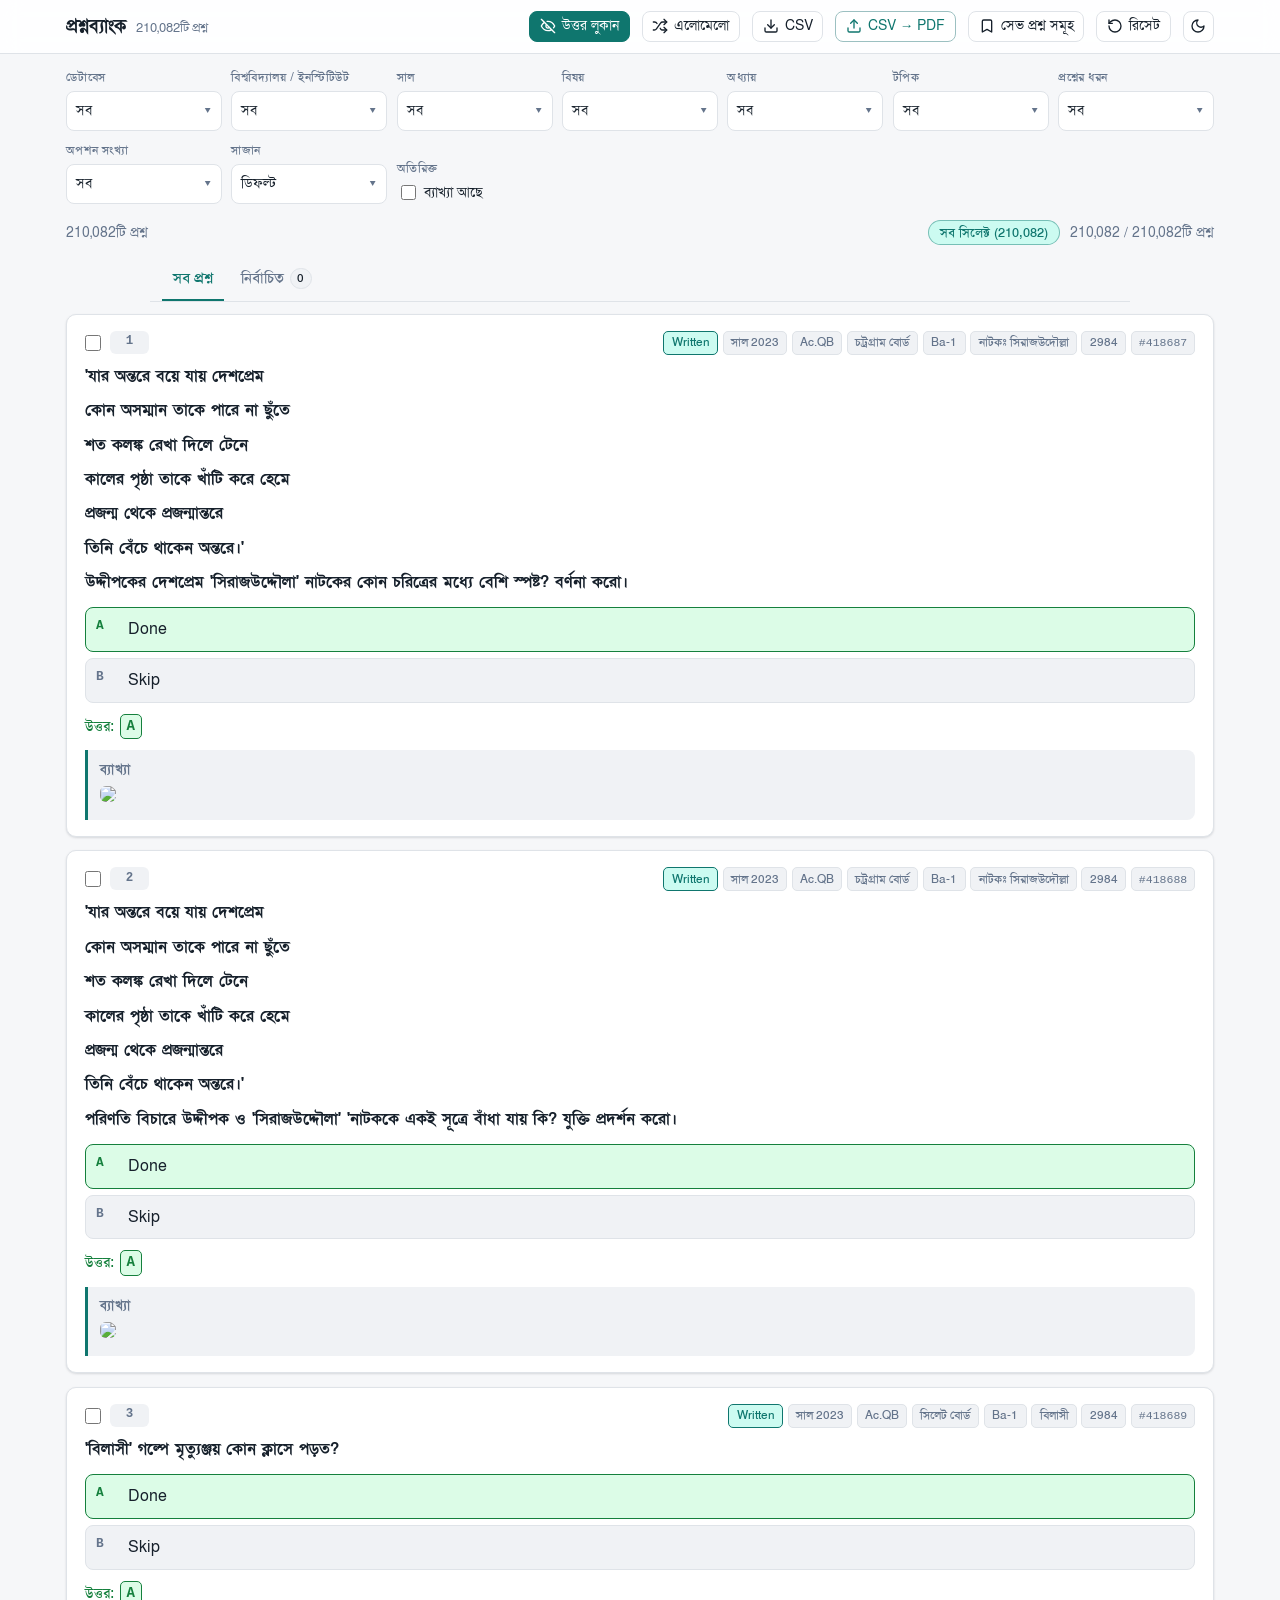
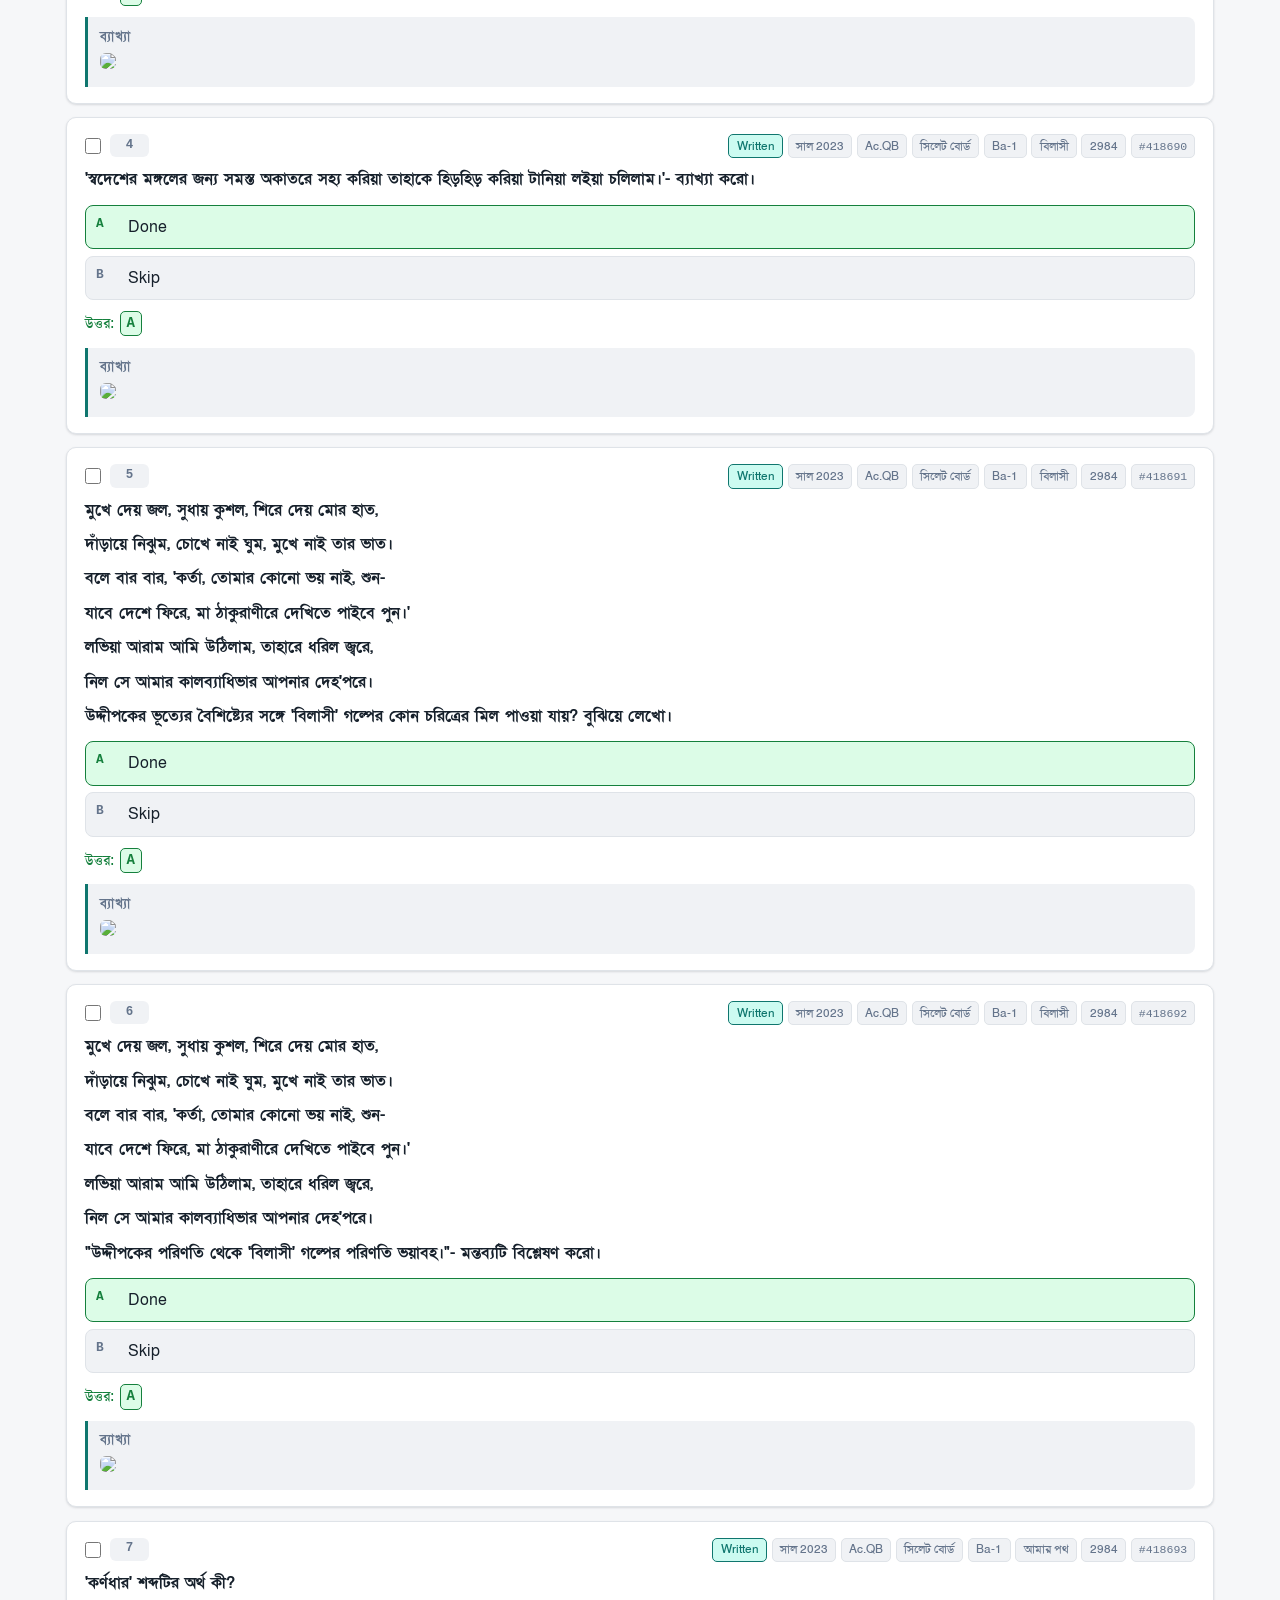
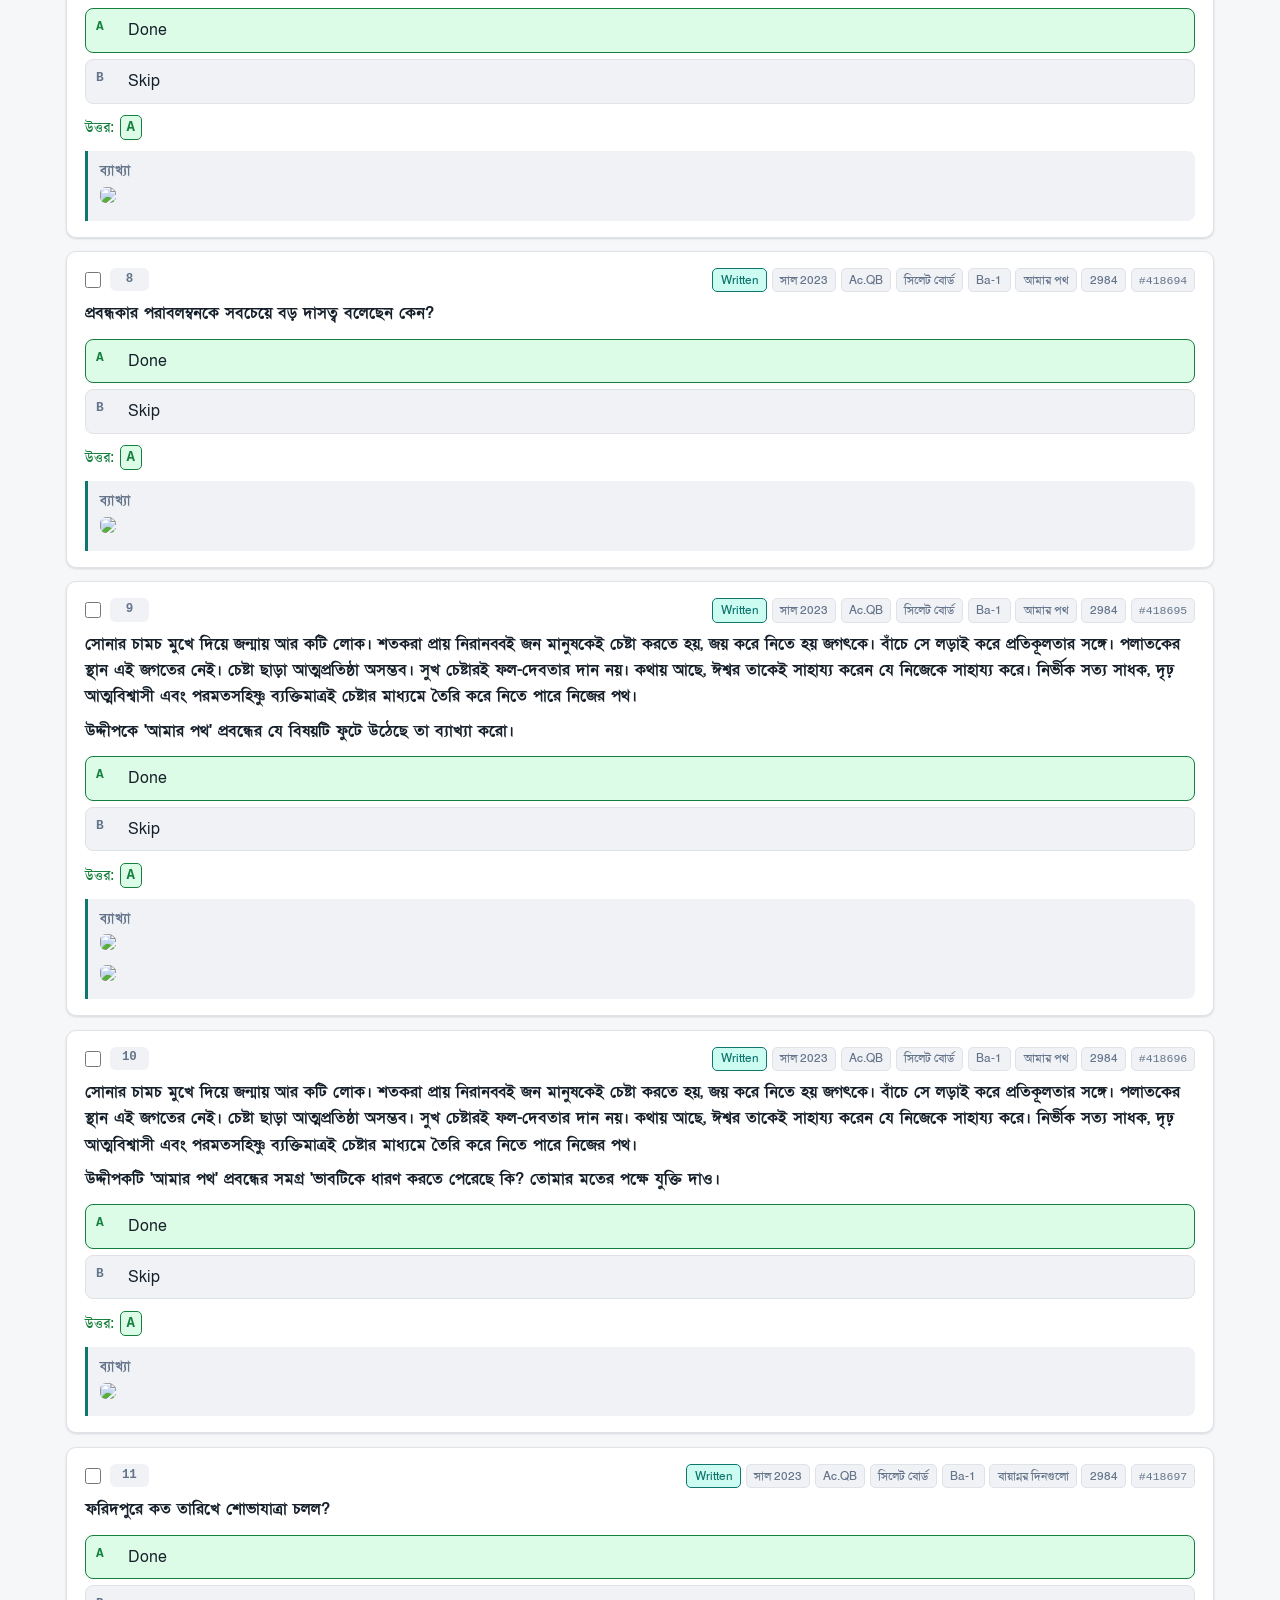
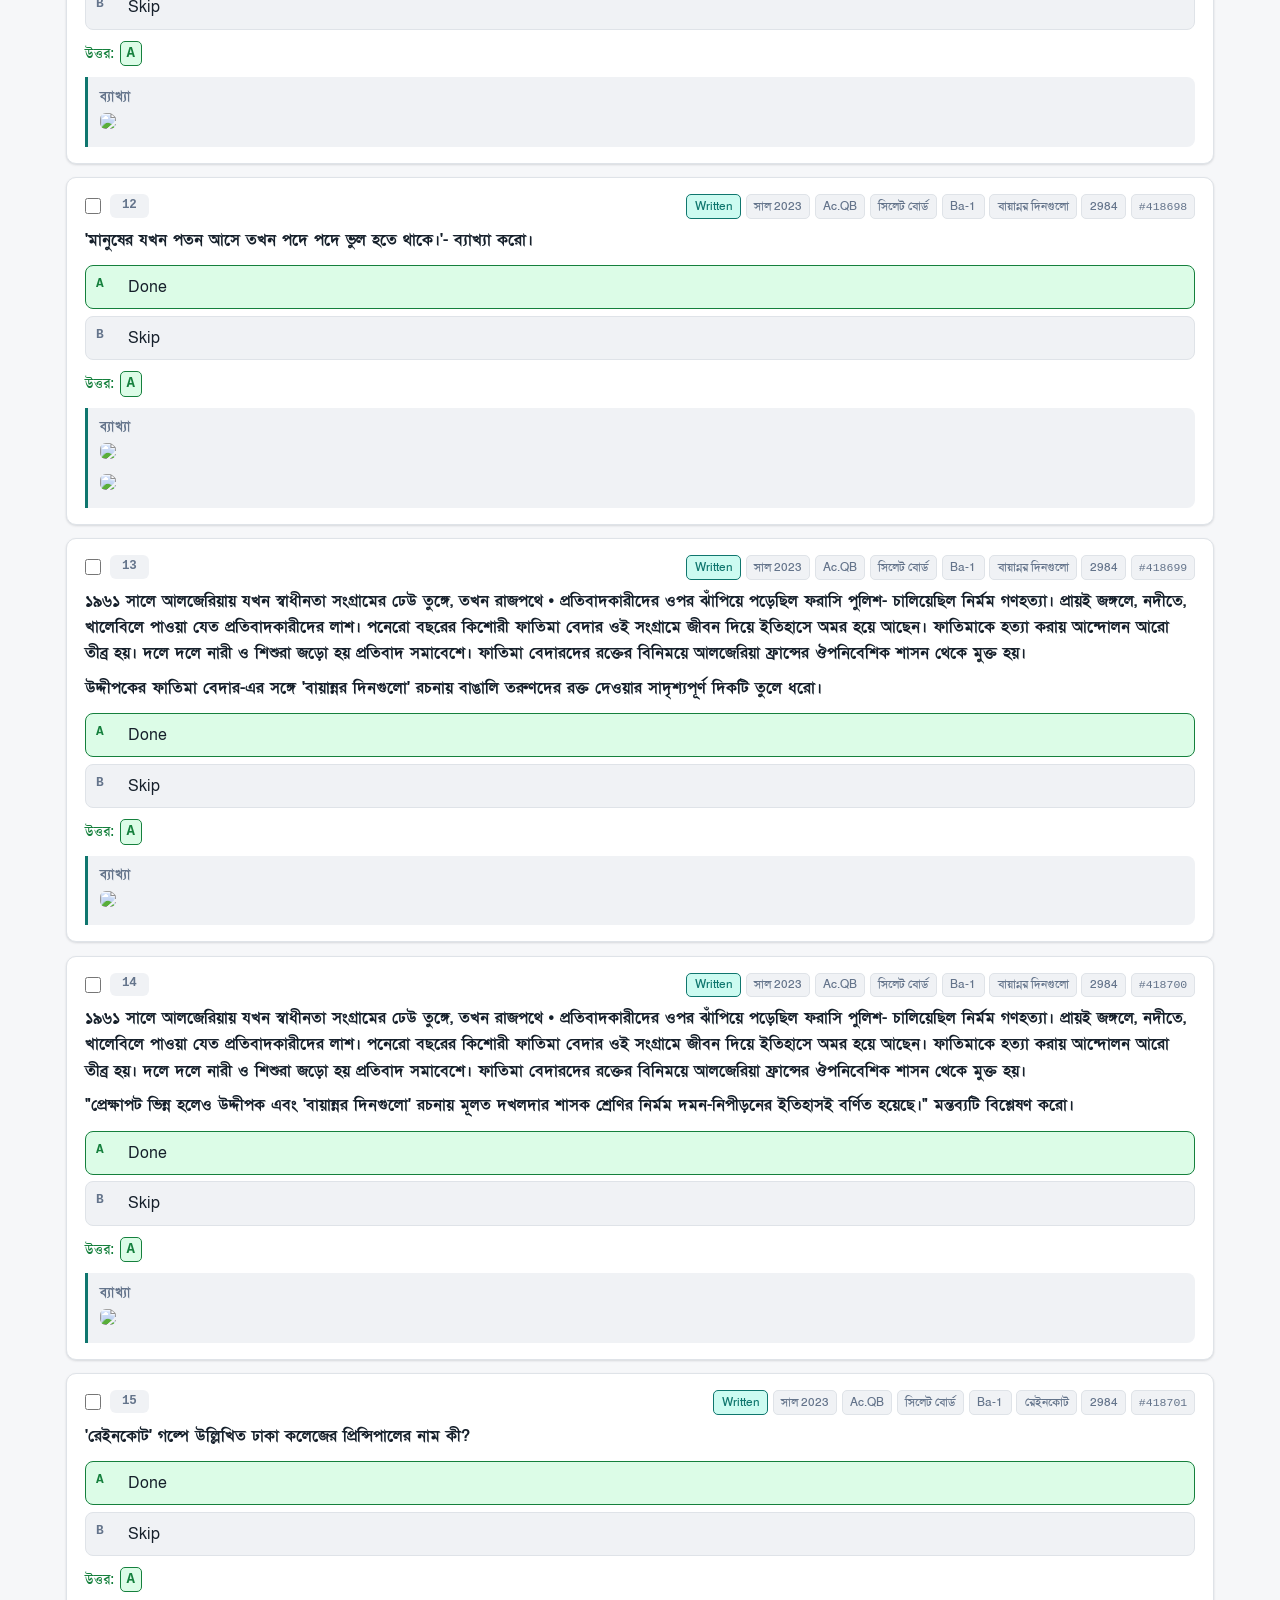
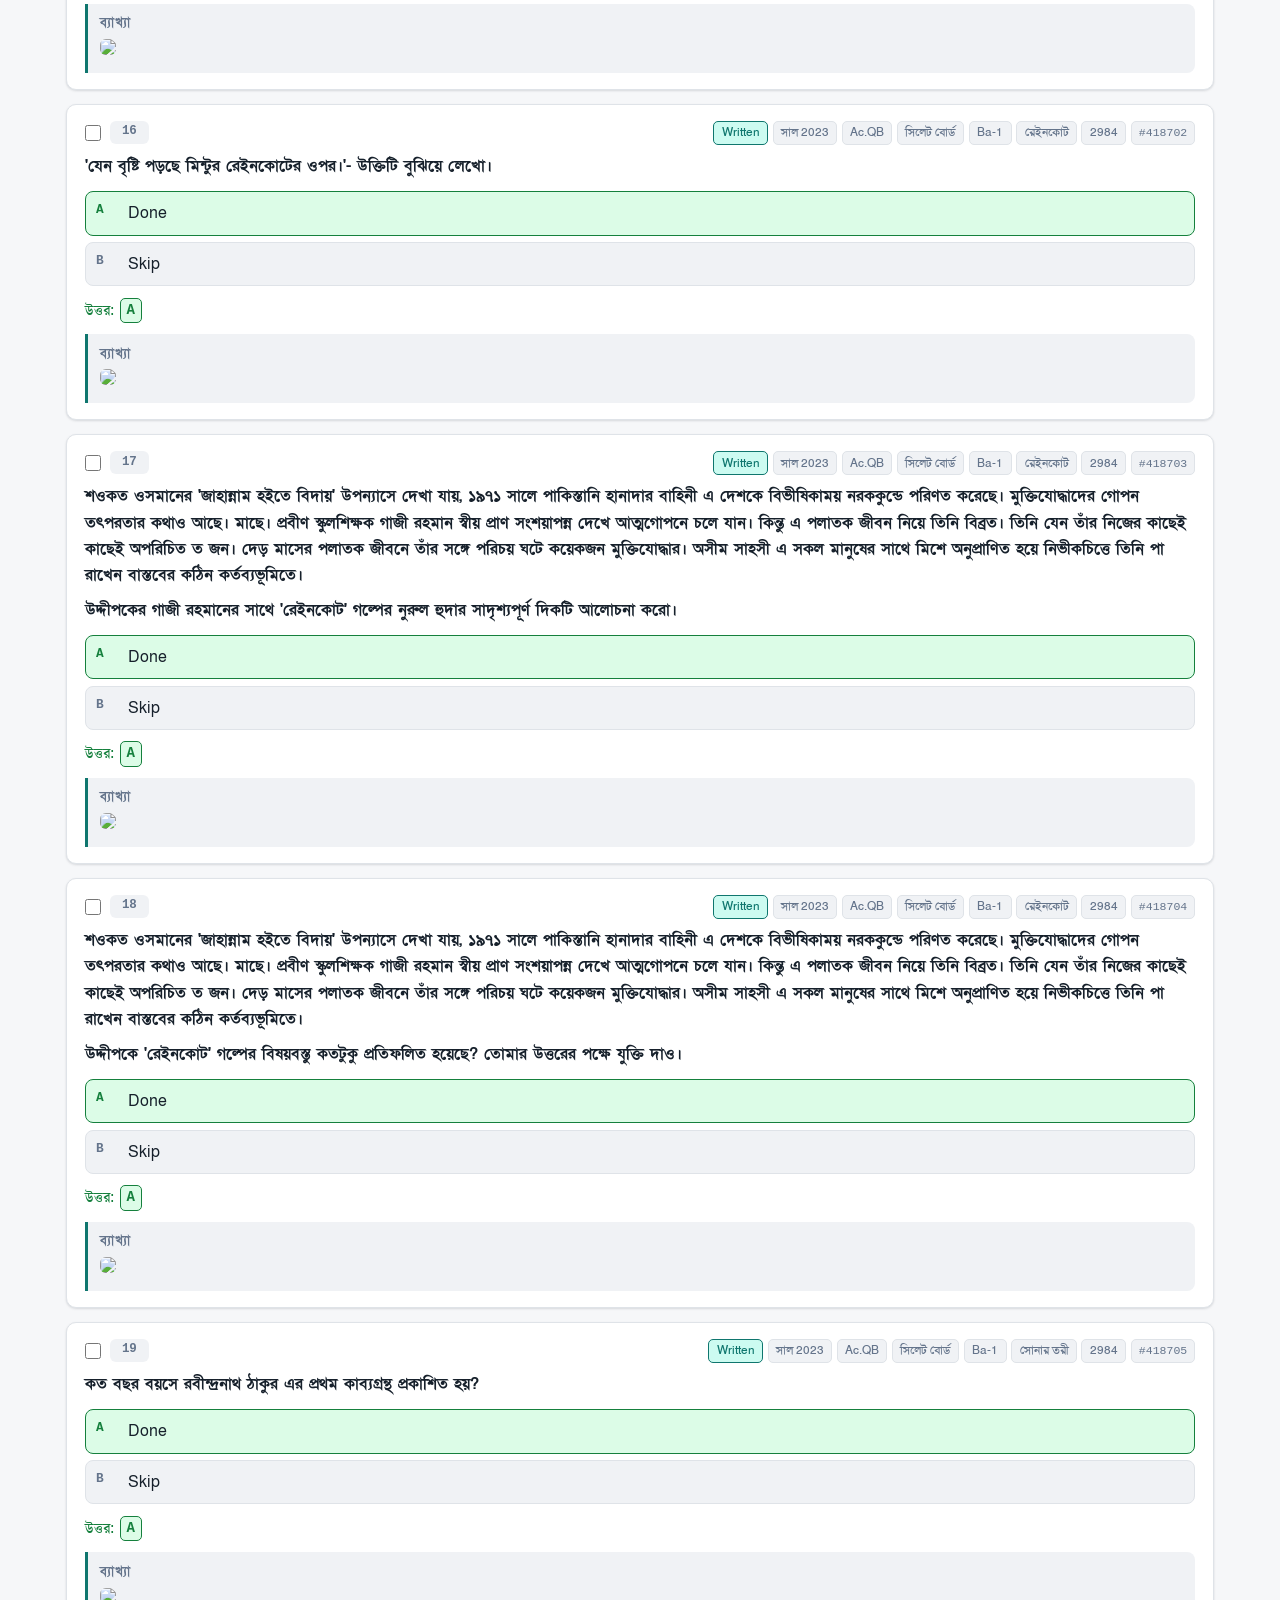
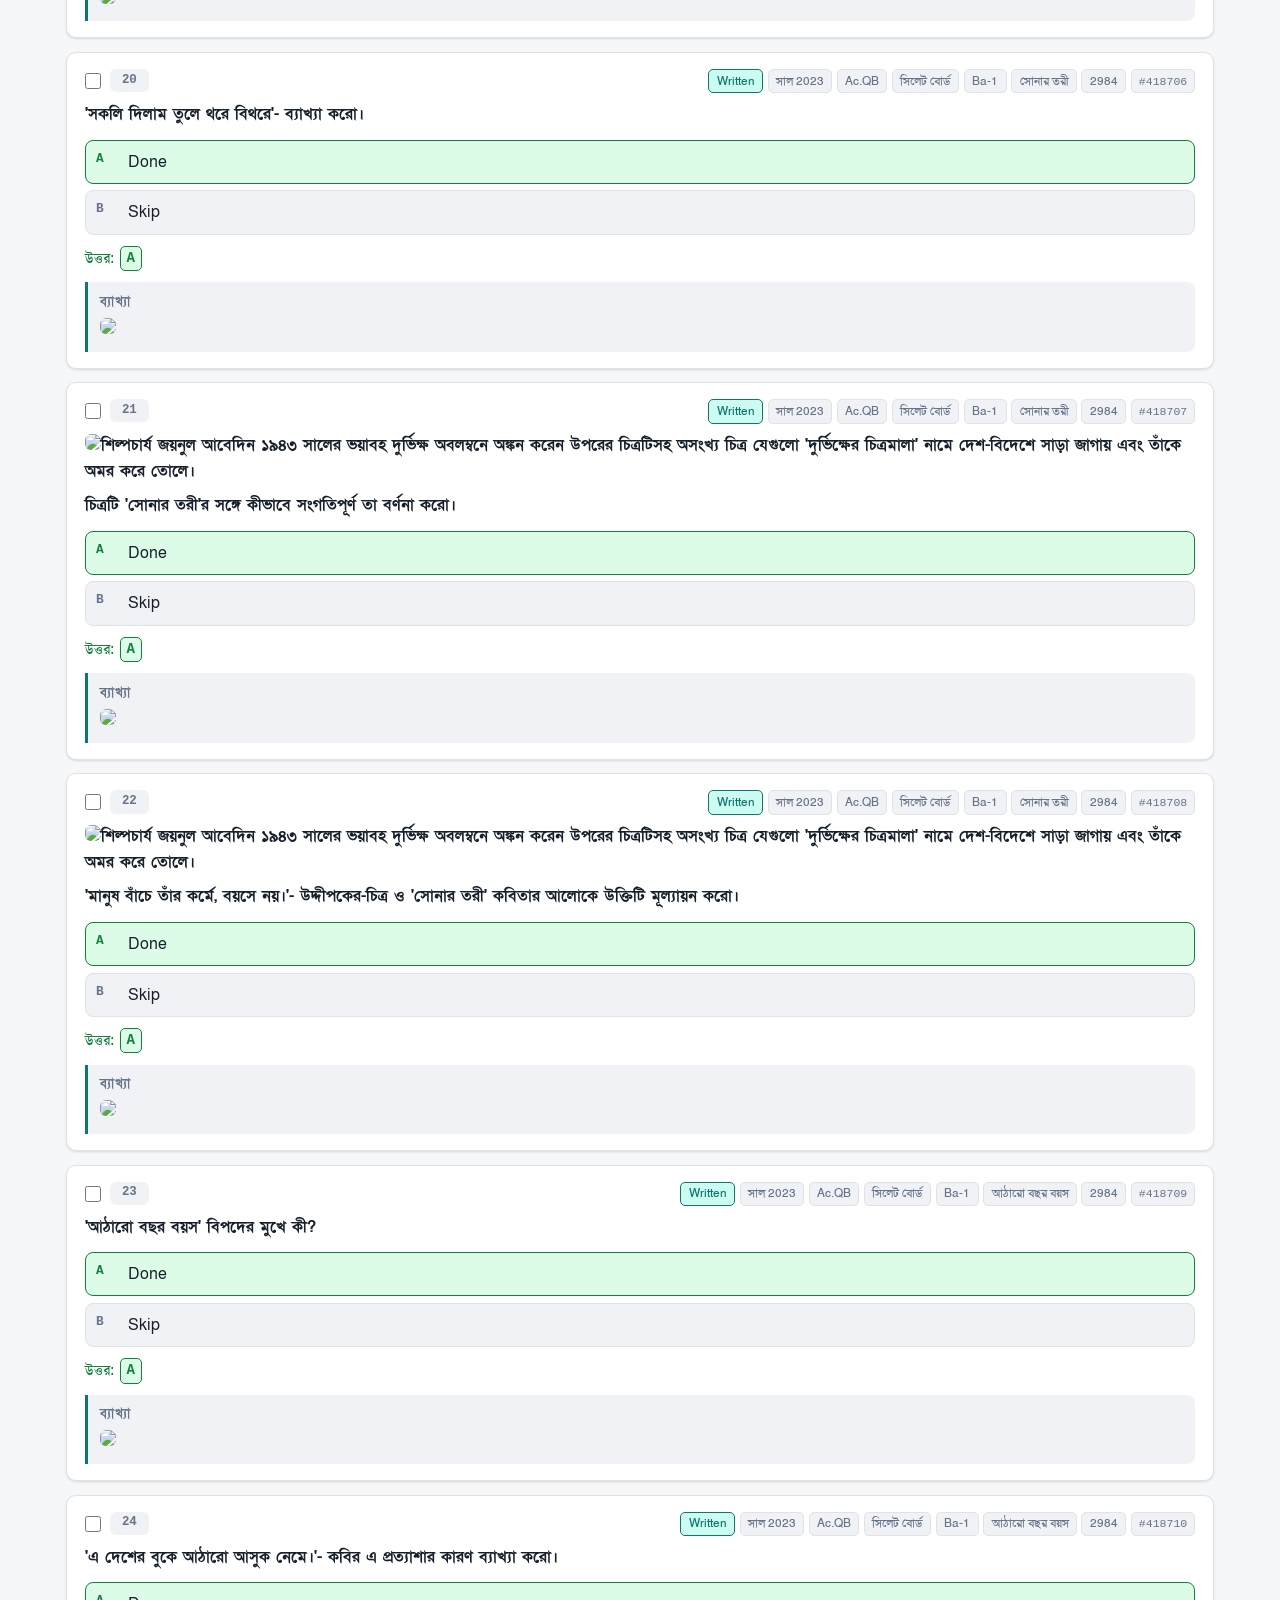
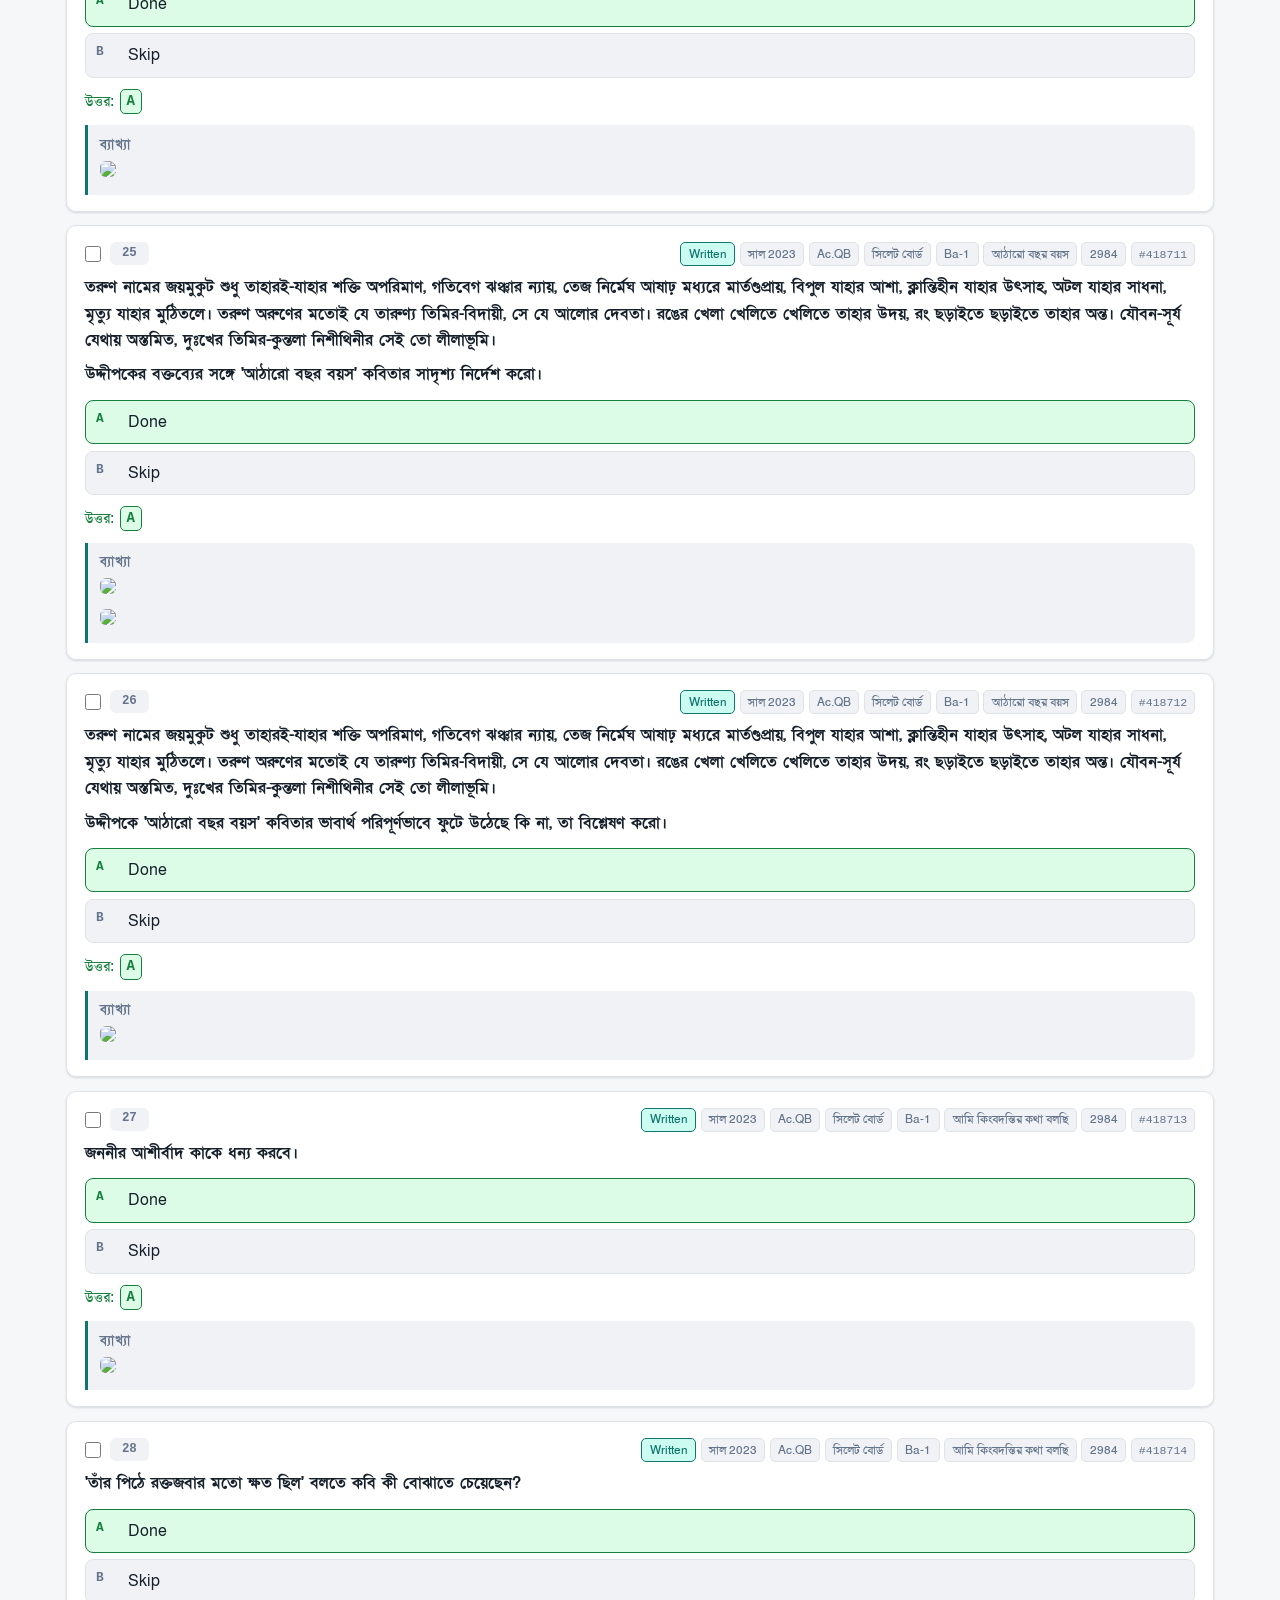
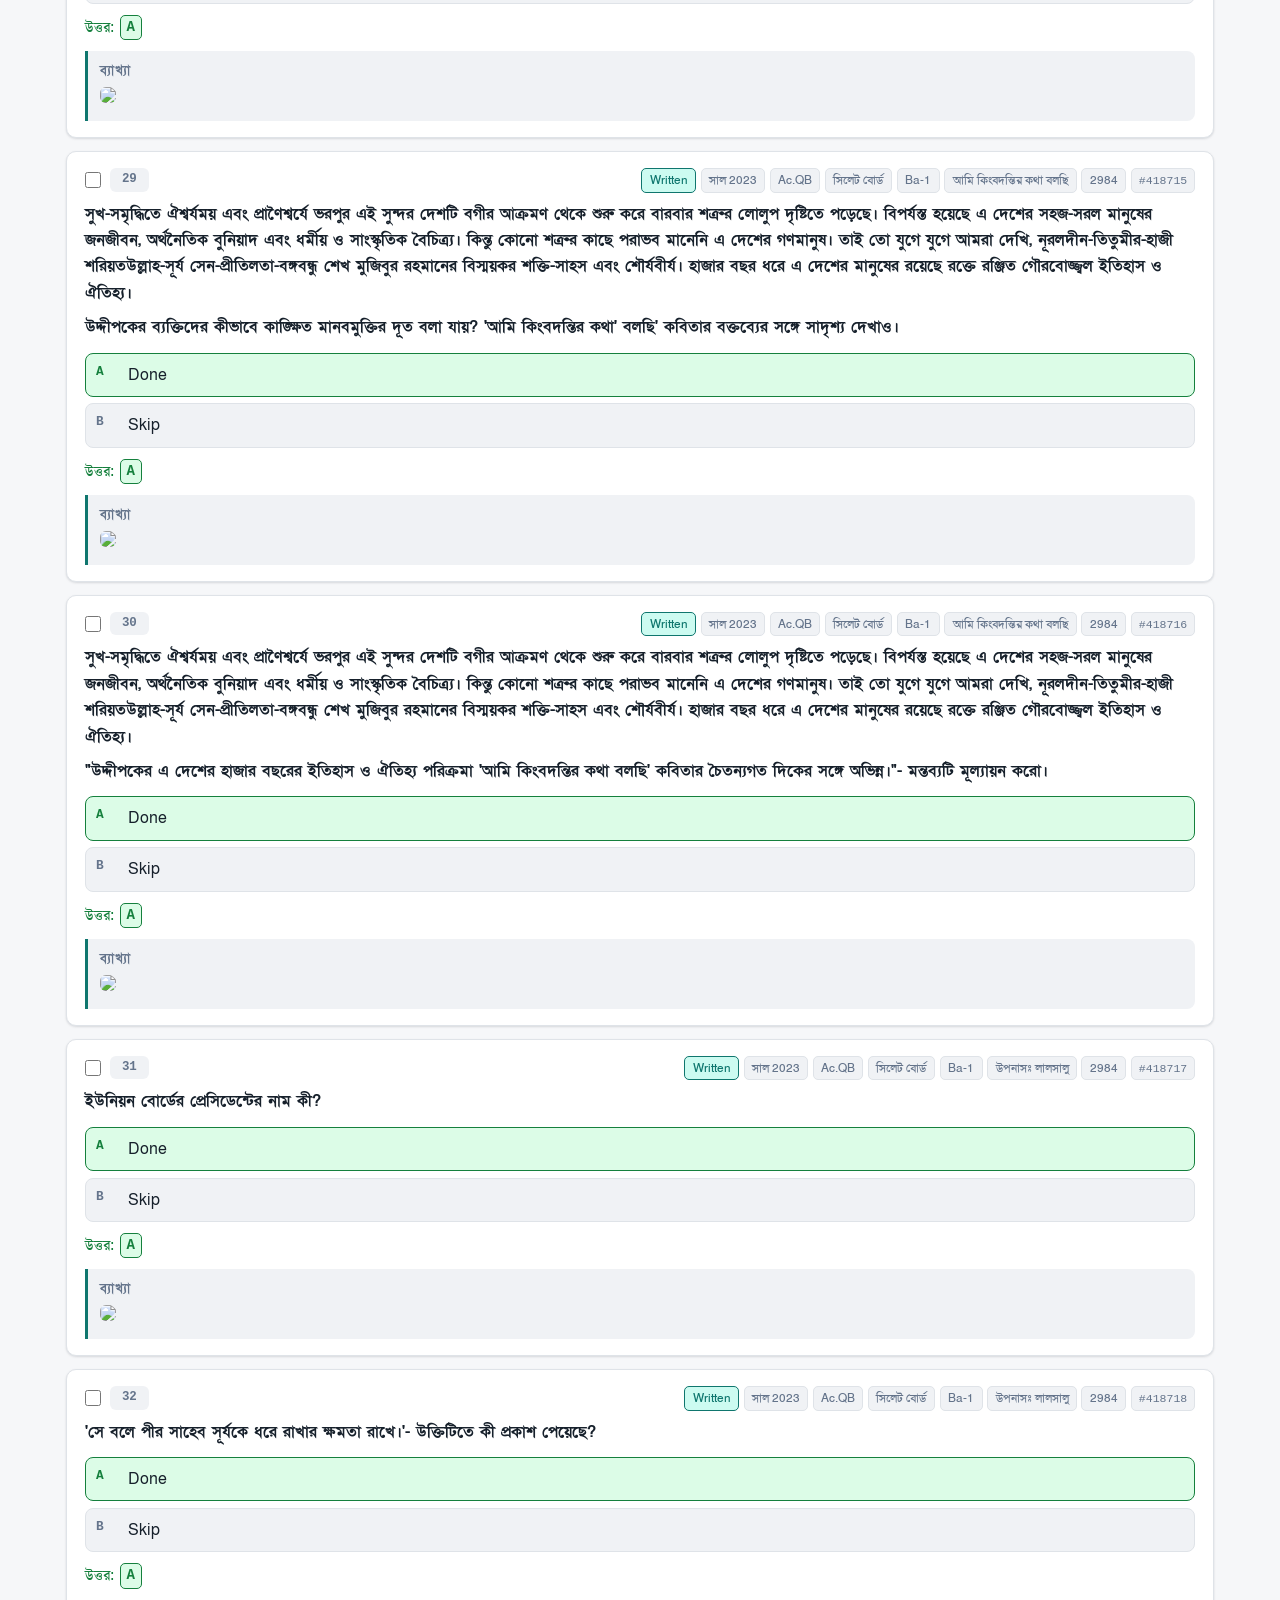
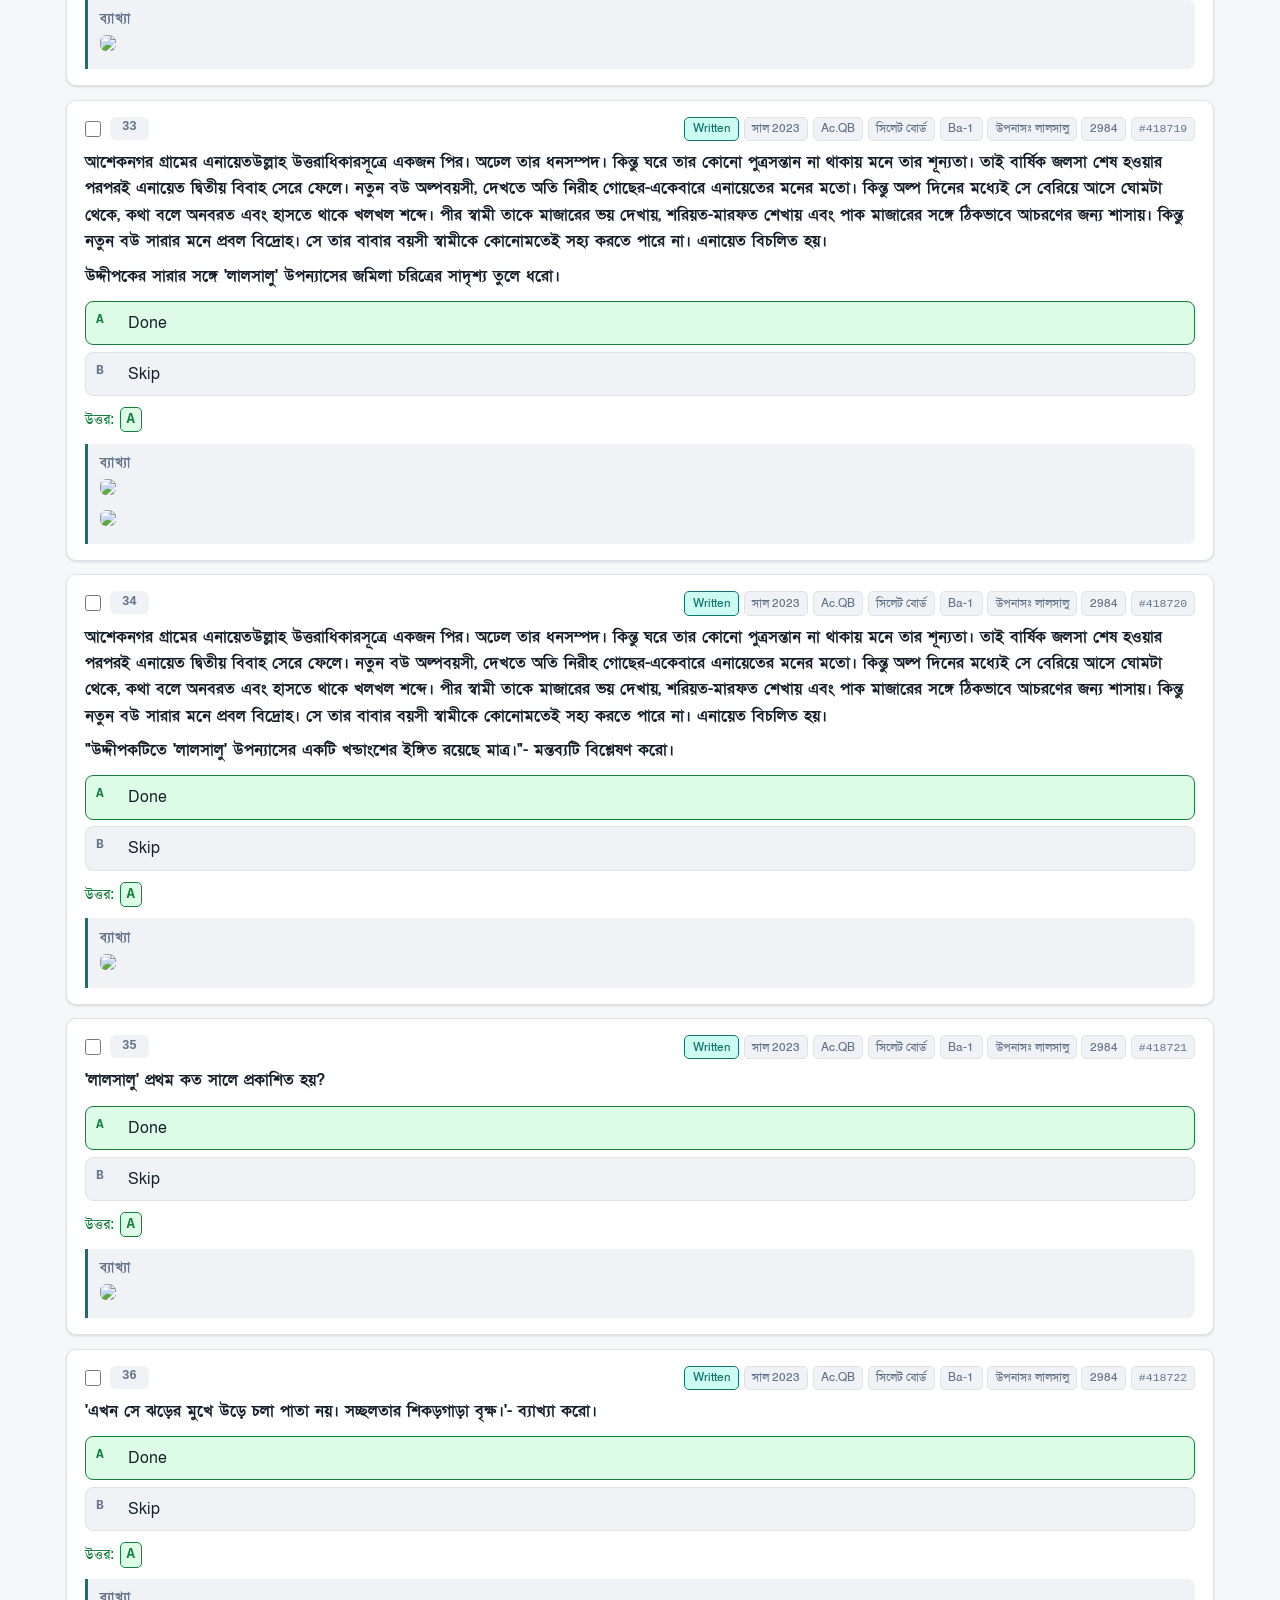
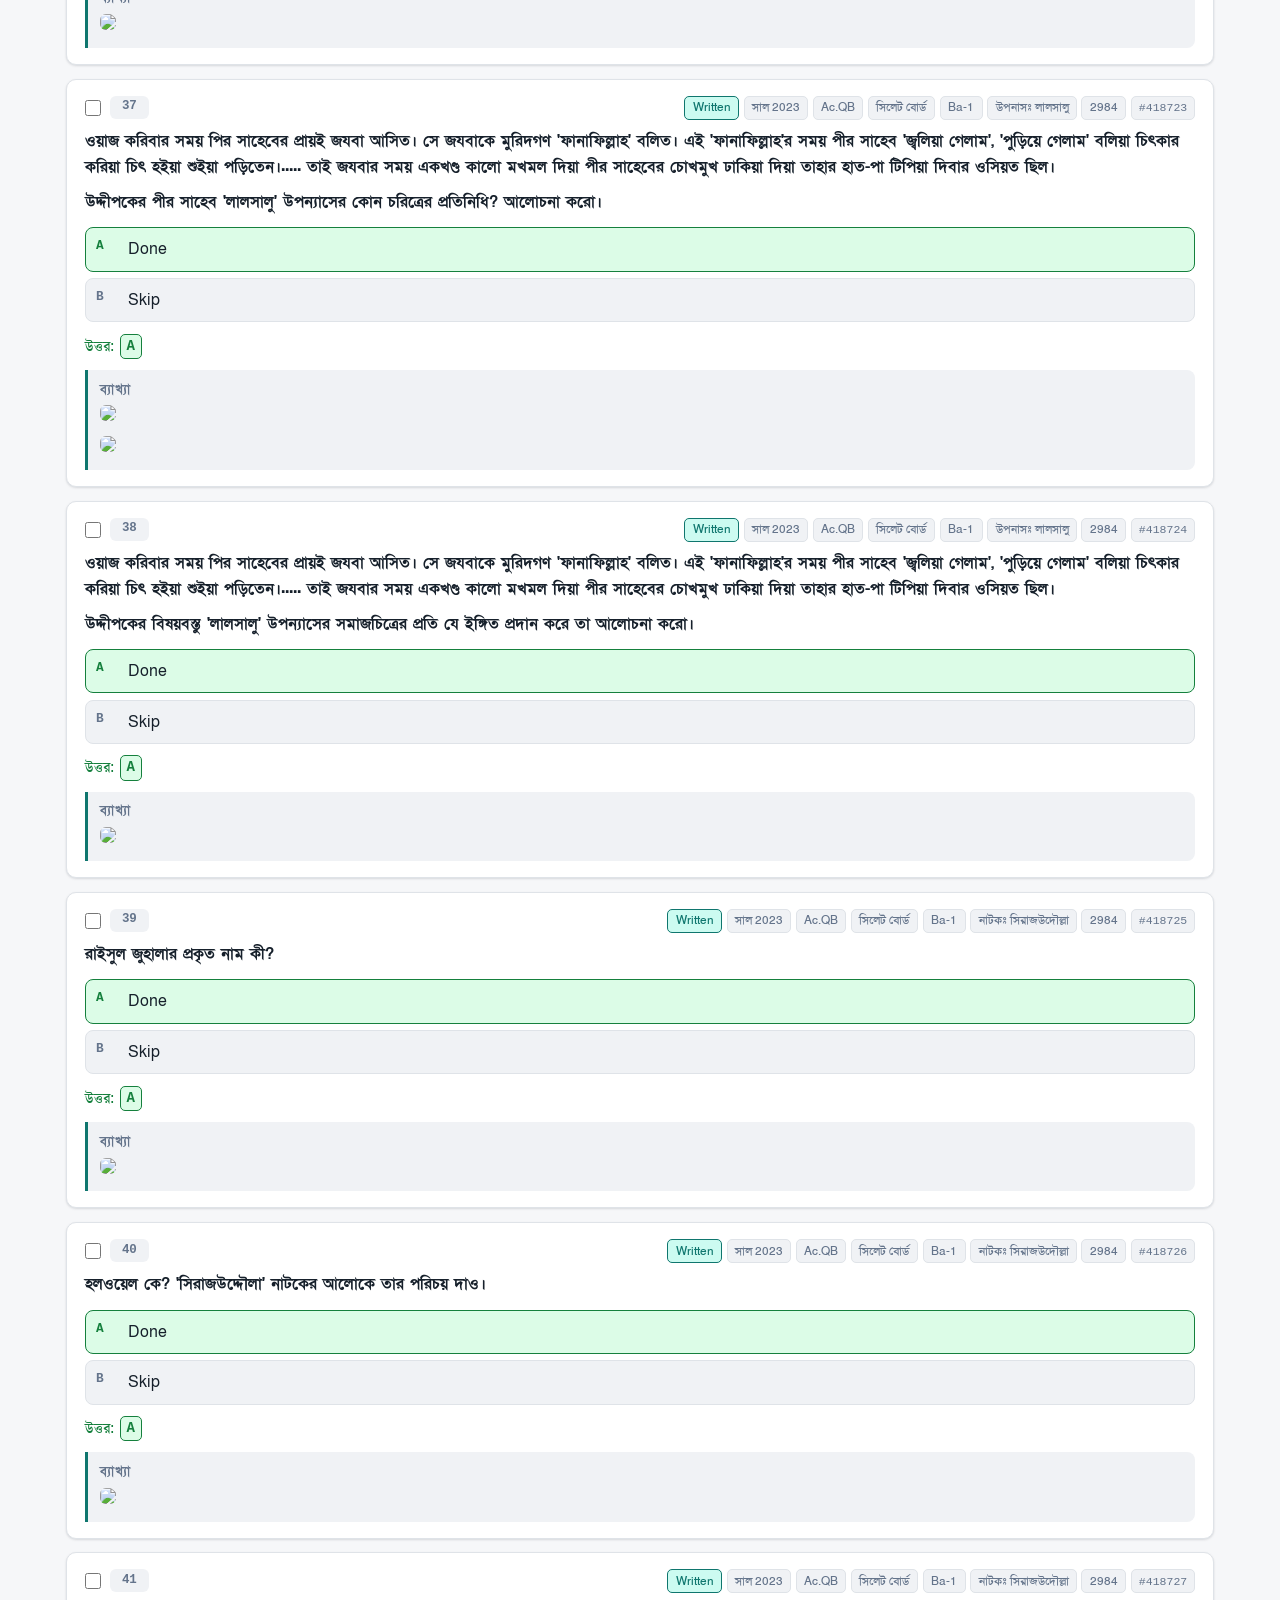
==== index.html @ c2412092 "yo" ====
<!DOCTYPE html>
<html lang="bn" data-theme="light">
<head>
<meta charset="utf-8">
<meta name="viewport" content="width=device-width, initial-scale=1">
<title>প্রশ্নব্যাংক — সম্পূর্ণ আর্কাইভ</title>
<meta name="description" content="Offline question bank archive: 210,000+ questions with faceted filtering and search.">
<link rel="icon" type="image/svg+xml" href="icon/alif-qb.svg">
<link rel="stylesheet" href="vendor/katex/katex.min.css">
<link rel="stylesheet" href="styles.css">
</head>
<body data-answers="on">

<header class="topbar">
  <div class="topbar-inner">
    <div class="brand">
      <h1>প্রশ্নব্যাংক</h1>
      <span class="sub" id="brandSub">loading…</span>
    </div>
    <button class="icon-btn" id="answersBtn" aria-pressed="true" title="উত্তর দেখান/লুকান (a)"><span class="ic" id="answersIco" data-ic="eyeOff"></span><span id="answersLbl">উত্তর লুকান</span></button>
    <button class="icon-btn" id="shuffleBtn" title="বর্তমান ফলাফল এলোমেলো করুন"><span class="ic" data-ic="shuffle"></span>এলোমেলো</button>
    <button class="icon-btn" id="csvBtn" title="বর্তমান ফলাফল CSV ফাইলে নামান"><span class="ic" data-ic="download"></span>CSV</button>
    <button class="icon-btn" id="csvImportBtn" title="নিজের Rayvila CSV আপলোড করে PDF বানান"><span class="ic" data-ic="upload"></span>CSV → PDF</button>
    <button class="icon-btn" id="papersBtn" title="সেভ করা প্রশ্ন সমূহ — আবার PDF তৈরি বা এডিট করুন"><span class="ic" data-ic="bookmark"></span>সেভ প্রশ্ন সমূহ <span class="pill" id="papersCount">০</span></button>
    <button class="icon-btn" id="resetBtn" title="সব ফিল্টার মুছুন"><span class="ic" data-ic="rotateCcw"></span>রিসেট</button>
    <button class="icon-btn icon-only" id="themeBtn" title="থিম বদলান" aria-label="থিম বদলান"><span class="ic" id="themeIco" data-ic="moon"></span></button>
  </div>
</header>

<div class="indexing" id="indexing" hidden>
  <div class="indexing-inner">
    <div class="bar"><div class="fill" id="indexFill"></div></div>
    <span id="indexText">সূচি তৈরি হচ্ছে…</span>
  </div>
</div>

<section class="filters" aria-label="ফিল্টার">
  <div class="field">
    <label for="fDb">ডেটাবেস</label>
    <select id="fDb"><option value="">সব</option></select>
  </div>

  <div class="field ms-field" id="msUn">
    <label for="fUnBtn">বিশ্ববিদ্যালয় / ইনস্টিটিউট</label>
    <button type="button" class="ms-btn" id="fUnBtn" aria-haspopup="true" aria-expanded="false">সব</button>
    <div class="ms-pop" id="fUnPop" hidden>
      <div class="ms-head">
        <span id="fUnCount"></span>
        <button type="button" class="ms-clear" id="fUnClear">সব মুছুন</button>
      </div>
      <div class="ms-list" id="fUnList" role="group" aria-label="বিশ্ববিদ্যালয় / ইনস্টিটিউট"></div>
    </div>
  </div>

  <div class="field">
    <label for="fY">সাল</label>
    <select id="fY"><option value="">সব</option></select>
  </div>

  <div class="field ms-field" id="msS">
    <label for="fSBtn">বিষয়</label>
    <button type="button" class="ms-btn" id="fSBtn" aria-haspopup="true" aria-expanded="false">সব</button>
    <div class="ms-pop" id="fSPop" hidden>
      <div class="ms-head">
        <span id="fSCount"></span>
        <button type="button" class="ms-clear" id="fSClear">সব মুছুন</button>
      </div>
      <div class="ms-list" id="fSList" role="group" aria-label="বিষয়"></div>
    </div>
  </div>

  <div class="field ms-field" id="msC">
    <label for="fCBtn">অধ্যায়</label>
    <button type="button" class="ms-btn" id="fCBtn" aria-haspopup="true" aria-expanded="false">সব</button>
    <div class="ms-pop" id="fCPop" hidden>
      <div class="ms-head">
        <span id="fCCount"></span>
        <button type="button" class="ms-clear" id="fCClear">সব মুছুন</button>
      </div>
      <div class="ms-list" id="fCList" role="group" aria-label="অধ্যায়"></div>
    </div>
  </div>

  <div class="field">
    <label for="fK">টপিক</label>
    <select id="fK"><option value="">সব</option></select>
  </div>

  <div class="field">
    <label for="fTy">প্রশ্নের ধরন</label>
    <select id="fTy">
      <option value="">সব</option>
      <option value="mcq">MCQ (নির্বাচনী)</option>
      <option value="written">Written (লিখিত)</option>
    </select>
  </div>

  <div class="field">
    <label for="fN">অপশন সংখ্যা</label>
    <select id="fN">
      <option value="">সব</option>
      <option value="2">2টি</option>
      <option value="3">3টি</option>
      <option value="4">4টি</option>
      <option value="5">5টি</option>
    </select>
  </div>

  <div class="field">
    <label for="fSort">সাজান</label>
    <select id="fSort">
      <option value="default">ডিফল্ট</option>
      <option value="y-desc">সাল: নতুন আগে</option>
      <option value="y-asc">সাল: পুরোনো আগে</option>
      <option value="db">ডেটাবেস</option>
      <option value="s">বিষয়</option>
      <option value="k">টপিক</option>
    </select>
  </div>

  <div class="field">
    <label>অতিরিক্ত</label>
    <div class="checkrow">
      <label class="check"><input type="checkbox" id="fE"> ব্যাখ্যা আছে</label>
    </div>
  </div>
</section>

<div class="statusbar">
  <span id="count">—</span>
  <div class="chips" id="chips"></div>
  <span class="spacer"></span>
  <button class="icon-btn selall" id="selAll" title="বর্তমান ফিল্টারকৃত সব প্রশ্ন এক ক্লিকে নির্বাচন করুন — এরপর আলাদা করে বাদ দিতে পারবেন">সব সিলেক্ট</button>
  <span id="shownNote"></span>
</div>

<div class="tabs" id="tabs" role="tablist" aria-label="প্রশ্নের তালিকা">
  <button type="button" class="tab on" id="tabList" role="tab" aria-selected="true" aria-controls="list">সব প্রশ্ন</button>
  <button type="button" class="tab" id="tabSel" role="tab" aria-selected="false" aria-controls="selPane">
    নির্বাচিত <span class="tab-count" id="tabSelCount">0</span>
  </button>
</div>

<main id="list" aria-live="polite"></main>
<section id="selPane" role="tabpanel" aria-label="নির্বাচিত প্রশ্ন" hidden></section>
<div class="sentinel" id="sentinel"></div>
<button class="icon-btn loadmore" id="moreBtn" hidden>আরও দেখান</button>

<div class="selbar" id="selBar" hidden>
  <span class="selbar-count" id="selCount"></span>
  <button class="icon-btn" id="selView" title="নির্বাচিত প্রশ্নগুলো আলাদা ট্যাবে দেখুন">নির্বাচিত দেখুন</button>
  <button class="icon-btn primary" id="selPdf" title="নির্বাচিত প্রশ্ন দিয়ে পরীক্ষাপত্র — শিরোনাম/বিষয়/তারিখ দিয়ে এক ক্লিকে PDF নামান">PDF নামান</button>
  <button class="icon-btn" id="selCsv" title="নির্বাচিত প্রশ্ন CSV ফাইলে নামান">Rayvila</button>
  <button class="icon-btn mnr" id="selMnr" title="নির্বাচিত প্রশ্ন MNR ফরম্যাটে নামান">MNR</button>
  <button class="icon-btn sq" id="selSq" title="নির্বাচিত প্রশ্ন Square CSV ফরম্যাটে নামান">Square</button>
  <button class="icon-btn" id="selClear" title="সব নির্বাচন মুছে দিন">নির্বাচন মুছুন</button>
</div>

<button class="totop" id="toTop" hidden aria-label="পেজের উপরে যান" title="উপরে যান">↑</button>

<footer>
  <p>
    অফলাইন আর্কাইভ — মোট <span id="srcTotal">—</span>টি প্রশ্ন, <span id="srcShards">—</span>টি শার্ডে ভাগ করা।
  </p>
  <p>শর্টকাট: <code>a</code> উত্তর লুকান/দেখান · <code>Esc</code> ফোকাস সরাও।</p>
</footer>

<div class="modal-back" id="csvModal" hidden>
  <div class="modal" role="dialog" aria-modal="true" aria-labelledby="csvTitle">
    <h3 id="csvTitle">CSV এক্সপোর্ট</h3>
    <p class="modal-hint">
      যে ফলাফল এখন দেখাচ্ছে সেগুলো থেকে শুরু-শেষ লিখুন —
      <code>1</code> থেকে <code>10</code>, <code>5</code> থেকে <code>50</code>।
      একই রেঞ্জ সব ফরম্যাটেই যাবে।
      <span id="csvAvail"></span>
    </p>
    <div class="range-row">
      <div class="range-cell">
        <label class="modal-label" for="csvFrom">শুরু</label>
        <input type="text" id="csvFrom" placeholder="1" inputmode="numeric" autocomplete="off" spellcheck="false">
      </div>
      <div class="range-cell">
        <label class="modal-label" for="csvTo">শেষ</label>
        <input type="text" id="csvTo" placeholder="10" inputmode="numeric" autocomplete="off" spellcheck="false">
      </div>
    </div>
    <label class="modal-label" for="csvName">ফাইলের নাম <span class="modal-opt">(ঐচ্ছিক)</span></label>
    <input type="text" id="csvName" placeholder="questions-1-10.csv" autocomplete="off" spellcheck="false">
    <p class="modal-sub">
      নাম খালি রাখলে রেঞ্জ অনুযায়ী নিজে বসবে —
      <code>questions-1-10.csv</code>, <code>mnr-1-10.csv</code> বা
      <code>square-questions-1-to-10.csv</code>; শেষে <code>.csv</code> না থাকলে যোগ হবে।
    </p>
    <p class="modal-err" id="csvErr" hidden></p>
    <p class="modal-sub" id="csvFmtHint"></p>

    <div class="sq-section">
      <div class="sq-actions">
        <button type="button" class="icon-btn sq" id="sqGo" title="বর্তমান রেঞ্জের প্রশ্ন Square CSV ফাইলে নামান">Square CSV</button>
      </div>
    </div>

    <div class="modal-actions">
      <button class="icon-btn primary" id="csvGo">Rayvila CSV</button>
      <button class="icon-btn mnr" id="csvMnr">MNR Export</button>
      <button class="icon-btn" id="csvCancel">বাতিল</button>
    </div>
    <p class="modal-note" id="csvNote"></p>
  </div>
</div>

<div class="modal-back" id="selExpModal" hidden>
  <div class="modal" role="dialog" aria-modal="true" aria-labelledby="selExpTitle">
    <h3 id="selExpTitle">CSV এক্সপোর্ট — নির্বাচিত প্রশ্ন</h3>
    <p class="modal-hint" id="selExpCount"></p>
    <label class="modal-label" for="selExpName">ফাইলের নাম <span class="modal-opt">(ঐচ্ছিক)</span></label>
    <input type="text" id="selExpName" placeholder="selected-questions-20261021.csv" autocomplete="off" spellcheck="false">
    <p class="modal-sub" id="selExpSub"></p>
    <p class="modal-err" id="selExpErr" hidden></p>
    <div class="modal-actions">
      <button class="icon-btn primary" id="selExpGo">নামান</button>
      <button class="icon-btn" id="selExpCancel">বাতিল</button>
    </div>
    <p class="modal-note" id="selExpNote"></p>
  </div>
</div>

<div class="modal-back" id="csvImportModal" hidden>
  <div class="modal pdf-modal csv-modal" role="dialog" aria-modal="true" aria-labelledby="csvImportHead">
    <div class="pdf-form-head">
      <div class="pdf-head-row">
        <span class="pdf-head-ico"><span class="ic" data-ic="upload"></span></span>
        <div class="pdf-head-txt">
          <h3 id="csvImportHead">CSV থেকে PDF <span class="pdf-head-badge">CSV</span></h3>
          <p class="pdf-head-sub">নিজের Rayvila CSV দিন — ফাইলটি শুধু এই ব্রাউজারেই প্রসেস হবে।</p>
        </div>
        <button type="button" class="icon-btn icon-only csv-close" id="csvImportClose" title="বন্ধ করুন" aria-label="বন্ধ করুন"><span class="ic" data-ic="x"></span></button>
      </div>
    </div>

    <div class="pdf-form-body">
      <section class="pdf-sec">
        <div class="pdf-sec-head">
          <span class="pdf-sec-ico"><span class="ic" data-ic="fileText"></span></span>
          <div>
            <h4>CSV ফাইল</h4>
            <p>Rayvila ১০-কলাম ফরম্যাট সমর্থিত</p>
          </div>
        </div>
        <div class="csv-drop" id="csvImportDrop" role="button" tabindex="0" aria-controls="csvImportFile" aria-label="CSV ফাইল বাছুন বা এখানে টেনে আনুন">
          <span class="csv-drop-ico"><span class="ic" data-ic="upload"></span></span>
          <span class="csv-drop-title">CSV এখানে টেনে আনুন</span>
          <span class="csv-drop-sub">অথবা <span class="pdf-pick"><span class="ic" data-ic="folderOpen"></span>ফাইল বাছুন</span></span>
          <span class="csv-drop-file" id="csvImportFileName">কোনো ফাইল বাছা হয়নি</span>
        </div>
        <input type="file" id="csvImportFile" accept=".csv,text/csv,text/plain,application/vnd.ms-excel" class="pdf-file-input" aria-label="CSV ফাইল বাছুন">
        <p class="modal-sub csv-format">কলাম: <code>questions, option1–option5, answer, explanation, type, section</code> <button type="button" class="csv-sample" id="csvImportSample">নমুনা CSV</button></p>
        <p class="modal-sub csv-import-note" id="csvImportNote" aria-live="polite"></p>
      </section>

      <section class="pdf-sec csv-result" id="csvImportResult" hidden>
        <div class="pdf-sec-head">
          <span class="pdf-sec-ico"><span class="ic" data-ic="listChecks"></span></span>
          <div>
            <h4>ফাইল পরীক্ষা</h4>
            <p id="csvImportSummary"></p>
          </div>
        </div>
        <div class="csv-stats" id="csvImportStats"></div>
        <div class="csv-preview" id="csvImportPreview"></div>
        <div class="csv-warn" id="csvImportWarn" hidden></div>
      </section>
    </div>

    <div class="pdf-form-foot">
      <div class="modal-actions">
        <button type="button" class="icon-btn" id="csvImportCancel"><span class="ic" data-ic="x"></span>বাতিল</button>
        <button type="button" class="icon-btn primary" id="csvImportGo" disabled><span class="ic" data-ic="sliders"></span>PDF সেটিংস</button>
      </div>
      <p class="modal-note" id="csvImportFootNote">CSV-এর প্রশ্ন শুধু এই PDF-এর জন্য ব্যবহৃত হবে — প্রশ্নব্যাংকে যোগ হবে না।</p>
    </div>
  </div>
</div>

<div class="modal-back" id="pdfModal" hidden>
  <div class="modal pdf-modal" role="dialog" aria-modal="true" aria-labelledby="pdfHead">
    <div class="pdf-form-head">
      <div class="pdf-head-row">
        <span class="pdf-head-ico"><span class="ic" data-ic="fileText"></span></span>
        <div class="pdf-head-txt">
          <h3 id="pdfHead">পরীক্ষাপত্র তৈরি <span class="pdf-head-badge">PDF</span> <span class="pdf-head-badge csv-badge" id="pdfSourceBadge" title="CSV থেকে আমদানি করা প্রশ্ন" hidden>CSV</span></h3>
          <p class="pdf-head-sub"><span id="pdfAvail"></span></p>
        </div>
      </div>
      <div class="pdf-quickbar" id="pdfQuickbar">
        <button type="button" class="icon-btn" id="pdfSavePaper"><span class="ic" data-ic="bookmark"></span>প্রশ্ন সেভ করুন</button>
        <button type="button" class="icon-btn" id="pdfPapersBtn"><span class="ic" data-ic="folderOpen"></span>সেভ করা প্রশ্ন <span class="pill" id="pdfPapersCount">০</span></button>
      </div>
    </div>

    <div class="pdf-form-body">
      <section class="pdf-sec">
        <div class="pdf-sec-head">
          <span class="pdf-sec-ico"><span class="ic" data-ic="type"></span></span>
          <div>
            <h4>পরীক্ষার তথ্য</h4>
            <p>পাতার হেডারে যেসব লেখা বসবে</p>
          </div>
        </div>
        <div class="pdf-field">
          <label class="modal-label" for="pdfTitleIn">পরীক্ষার নাম</label>
          <input type="text" id="pdfTitleIn" placeholder="নির্বাচিত প্রশ্নের পরীক্ষাপত্র" autocomplete="off">
        </div>
        <div class="pdf-two-col">
          <div class="pdf-field">
            <label class="modal-label" for="pdfTutor">শিক্ষকের নাম <span class="modal-opt">ঐচ্ছিক</span></label>
            <input type="text" id="pdfTutor" placeholder="" autocomplete="off">
          </div>
          <div class="pdf-field">
            <label class="modal-label" for="pdfSubj">টাইটেল <span class="modal-opt">ঐচ্ছিক</span></label>
            <input type="text" id="pdfSubj" placeholder="যেমন: রসায়ন সাজেশন" autocomplete="off">
          </div>
        </div>
        <div class="pdf-two-col">
          <div class="pdf-field">
            <label class="modal-label" for="pdfMarks">পূর্ণমান</label>
            <input type="text" id="pdfMarks" placeholder="৮০" autocomplete="off">
          </div>
          <div class="pdf-field">
            <label class="modal-label" for="pdfTime">সময়</label>
            <input type="text" id="pdfTime" placeholder="৬০ মিনিট" autocomplete="off" spellcheck="false">
          </div>
        </div>
        <p class="modal-sub" id="pdfTimeHint"></p>
      </section>

      <section class="pdf-sec">
        <div class="pdf-sec-head">
          <span class="pdf-sec-ico"><span class="ic" data-ic="listChecks"></span></span>
          <div>
            <h4>প্রশ্ন ও উত্তর</h4>
            <p>সেট, ক্রম ও উত্তরের ধরন</p>
          </div>
        </div>
        <label class="pdf-toggle">
          <span class="pdf-toggle-main">
            <span class="pdf-toggle-title">৪টি সেট (A, B, C, D)</span>
            <span class="pdf-toggle-sub">প্রতি সেটে আলাদা ক্রম · উত্তর তালিকা এক পাতায় · সমাধান শুধু সেট A</span>
          </span>
          <input type="checkbox" id="pdfSets">
          <span class="pdf-toggle-ui" aria-hidden="true"></span>
        </label>
        <div class="pdf-field pdf-field-gap">
          <label class="modal-label" for="pdfAns">PDF টাইপ</label>
          <select id="pdfAns">
            <option value="yes">উত্তরসহ — উত্তর তালিকা ও সমাধানসহ</option>
            <option value="no">উত্তর ছাড়া — শুধু প্রশ্ন</option>
          </select>
        </div>
      </section>

      <section class="pdf-sec">
        <div class="pdf-sec-head">
          <span class="pdf-sec-ico"><span class="ic" data-ic="sliders"></span></span>
          <div>
            <h4>লেআউট ও সাইজ</h4>
            <p>PDF-এ লেখার আকার নিয়ন্ত্রণ করুন</p>
          </div>
        </div>
        <div class="pdf-two-col">
          <div class="pdf-slider">
            <label class="modal-label" for="pdfQSize">প্রশ্ন সাইজ <output id="pdfQSizeOut">১১px</output></label>
            <input type="range" id="pdfQSize" min="8" max="24" step="1" value="11">
            <span class="pdf-scale"><span>ছোট</span><span>বড়</span></span>
          </div>
          <div class="pdf-slider">
            <label class="modal-label" for="pdfHSize">হেডার সাইজ <output id="pdfHSizeOut">২৪px</output></label>
            <input type="range" id="pdfHSize" min="14" max="40" step="1" value="24">
            <span class="pdf-scale"><span>ছোট</span><span>বড়</span></span>
          </div>
        </div>
      </section>

      <section class="pdf-sec">
        <div class="pdf-sec-head">
          <span class="pdf-sec-ico"><span class="ic" data-ic="droplet"></span></span>
          <div>
            <h4>ওয়াটারমার্ক</h4>
            <p>সব পাতায় হালকা করে বসবে</p>
          </div>
        </div>
        <div class="pdf-field">
          <label class="modal-label" for="pdfWm">টেক্সট <span class="modal-opt">ঐচ্ছিক</span></label>
          <input type="text" id="pdfWm" placeholder="AAP Pathshala" autocomplete="off">
        </div>
        <div class="pdf-field pdf-field-gap">
          <label class="modal-label" for="pdfWmOp">ট্রান্সপারেন্সি <output id="pdfWmOpOut">৯০%</output></label>
          <input type="range" id="pdfWmOp" min="50" max="98" step="1" value="90">
          <span class="pdf-scale"><span>গাঢ়</span><span>হালকা</span></span>
        </div>
        <div class="pdf-field pdf-field-gap">
          <span class="modal-label">ছবি <span class="modal-opt">ঐচ্ছিক</span></span>
          <div class="pdf-file-row pdf-upload">
            <span class="pdf-upload-ico"><span class="ic" data-ic="image"></span></span>
            <div class="pdf-upload-main">
              <div class="pdf-upload-line">
                <input type="file" id="pdfWmImg" accept="image/*" class="pdf-file-input" aria-label="ওয়াটারমার্ক ছবি বাছুন">
                <label class="pdf-pick" for="pdfWmImg"><span class="ic" data-ic="upload"></span>ছবি বাছুন</label>
                <span class="pdf-pick-name" id="pdfWmImgName">কোনো ছবি নেই</span>
              </div>
              <p class="modal-sub" id="pdfWmImgHint"></p>
            </div>
            <button type="button" class="icon-btn" id="pdfWmImgClear">মুছুন</button>
          </div>
          <div class="pdf-wm-prev" id="pdfWmImgPrevWrap" hidden>
            <img id="pdfWmImgPrev" alt="ওয়াটারমার্ক ছবির পূর্বরূপ">
            <span>এই ছবিটি ওয়াটারমার্ক হিসেবে ব্যবহৃত হবে</span>
          </div>
        </div>
      </section>

      <section class="pdf-sec">
        <div class="pdf-sec-head">
          <span class="pdf-sec-ico"><span class="ic" data-ic="type"></span></span>
          <div>
            <h4>ফুটার</h4>
            <p>প্রতিটি পাতার নিচে বাম ও ডান দিকে</p>
          </div>
        </div>
        <div class="pdf-two-col">
          <div class="pdf-field">
            <label class="modal-label" for="pdfFootL">বাম দিকের লেখা</label>
            <input type="text" id="pdfFootL" placeholder="বাম" autocomplete="off">
          </div>
          <div class="pdf-field">
            <label class="modal-label" for="pdfFootR">ডান দিকের লেখা</label>
            <input type="text" id="pdfFootR" placeholder="ডান" autocomplete="off">
          </div>
        </div>
      </section>
    </div>

    <div class="pdf-form-foot">
      <div class="modal-actions">
        <button class="icon-btn" id="pdfPreviewBtn"><span class="ic" data-ic="eye"></span>প্রিভিউ</button>
        <button class="icon-btn" id="pdfCancel"><span class="ic" data-ic="x"></span>বাতিল</button>
        <button class="icon-btn primary" id="pdfGo"><span class="ic" data-ic="download"></span>PDF নামান</button>
      </div>
      <p class="modal-note" id="pdfNote"></p>
    </div>
  </div>
</div>

<div class="modal-back pdf-prev-back" id="pdfPreview" hidden>
  <div class="pdf-prev" role="dialog" aria-modal="true" aria-labelledby="pdfPrevHead">
    <div class="pdf-prev-bar">
      <span id="pdfPrevHead">প্রিভিউ</span>
      <div class="pdf-prev-actions">
        <button class="icon-btn primary" id="pdfPrevGo" type="button">PDF নামান</button>
        <button class="icon-btn" id="pdfPrevClose" type="button">বন্ধ</button>
      </div>
    </div>
    <div class="pdf-prev-scroll" id="pdfPrevScroll"></div>
  </div>
</div>

<div class="modal-back" id="pdfSaveModal" hidden>
  <div class="modal" role="dialog" aria-modal="true" aria-labelledby="pdfSaveHead">
    <h3 id="pdfSaveHead">PDF তৈরি হয়েছে</h3>
    <p class="modal-hint" id="pdfSaveHint">
      ফাইলটি নিজে থেকে না নামলে নিচের বোতামে চাপ দিন। মোবাইলে ফাইলটি নতুন ট্যাবে খুলে গেলে
      Share → Save to Files / Downloads দিয়ে সংরক্ষণ করুন।
    </p>
    <p class="modal-sub pdf-save-name" id="pdfSaveName"></p>
    <div class="modal-actions">
      <a class="icon-btn primary" id="pdfSaveLink" download>PDF নামান</a>
      <a class="icon-btn" id="pdfSaveOpen" target="_blank" rel="noopener">খুলে দেখুন</a>
      <button class="icon-btn" id="pdfSaveClose" type="button">বন্ধ</button>
    </div>
    <p class="modal-note" id="pdfSaveNote"></p>
  </div>
</div>

<div class="modal-back" id="paperSaveModal" hidden>
  <div class="modal" role="dialog" aria-modal="true" aria-labelledby="paperSaveHead">
    <h3 id="paperSaveHead">প্রশ্ন সেভ করুন</h3>
    <p class="modal-hint">
      প্রশ্নের সিলেকশন ও PDF-এর সব সেটিংস এই ব্রাউজারেই সেভ থাকবে।
      পরে এক ক্লিকে একই PDF নামাতে বা এডিট করে নতুন PDF বানাতে পারবেন।
    </p>
    <div class="pdf-group">
      <label class="modal-label" for="paperSaveName">নাম</label>
      <input type="text" id="paperSaveName" placeholder="যেমন: রসায়ন ১ম পত্র — সেট এ" autocomplete="off" maxlength="80">
    </div>
    <p class="modal-sub" id="paperSaveInfo"></p>
    <div class="modal-actions">
      <button class="icon-btn primary" id="paperSaveGo" type="button">সেভ করুন</button>
      <button class="icon-btn" id="paperSaveCancel" type="button">বাতিল</button>
    </div>
    <p class="modal-note" id="paperSaveNote"></p>
  </div>
</div>

<div class="modal-back" id="papersModal" hidden>
  <div class="modal modal-wide" role="dialog" aria-modal="true" aria-labelledby="papersHead">
    <h3 id="papersHead">সেভ করা প্রশ্ন সমূহ</h3>
    <p class="modal-hint">
      সেভ করা প্রশ্ন থেকে সরাসরি PDF নামান, অথবা প্রশ্ন বাছাই ও সেটিংস লোড করে এডিট করুন।
    </p>
    <div class="saved-list" id="savedList"></div>
    <div class="modal-actions">
      <button class="icon-btn" id="papersClose" type="button">বন্ধ</button>
    </div>
    <p class="modal-note">সব সেভ করা প্রশ্ন শুধু এই ব্রাউজারে থাকে — অন্য ব্রাউজার/ডিভাইসে দেখা যাবে না।</p>
  </div>
</div>

<div id="paper" aria-hidden="true"></div>

<script src="vendor/html2pdf.bundle.min.js"></script>
<script src="vendor/katex/katex.min.js"></script>
<script src="shards.js"></script>
<script src="manifest.js"></script>
<script src="app.js"></script>
</body>
</html>
---- styles.css ----
@font-face {
  font-family: "SolaimanLipi";
  font-style: normal;
  font-weight: 400;
  font-display: swap;
  src: url("fonts/solaiman-lipi-regular.woff2") format("woff2");
}
@font-face {
  font-family: "SolaimanLipi";
  font-style: normal;
  font-weight: 600;
  font-display: swap;
  src: url("fonts/solaiman-lipi-semibold.woff2") format("woff2");
}
@font-face {
  font-family: "SolaimanLipi";
  font-style: normal;
  font-weight: 700;
  font-display: swap;
  src: url("fonts/solaiman-lipi-bold.woff2") format("woff2");
}

:root {
  --bg: #f6f7f9;
  --surface: #ffffff;
  --surface-2: #f0f2f5;
  --border: #dfe3e8;
  --text: #16202b;
  --muted: #64748b;
  --accent: #0f766e;
  --accent-soft: #ccfbf1;
  --correct: #15803d;
  --correct-soft: #dcfce7;
  --wrong: #b91c1c;
  --wrong-soft: #fee2e2;
  --radius: 10px;
  --shadow: 0 1px 2px rgba(16, 24, 40, .06), 0 1px 3px rgba(16, 24, 40, .08);
  --font: "SolaimanLipi", "Noto Sans Bengali", "Kalpurush", "Nirmala UI", "Siyam Rupali", "Segoe UI", -apple-system, sans-serif;
  --mono: ui-monospace, SFMono-Regular, Menlo, Consolas, monospace;
}

html[data-theme="dark"] {
  --bg: #0d1117;
  --surface: #161b22;
  --surface-2: #1c2330;
  --border: #2a323d;
  --text: #e6edf3;
  --muted: #8b949e;
  --accent: #2dd4bf;
  --accent-soft: #113b38;
  --correct: #4ade80;
  --correct-soft: #12321f;
  --wrong: #f87171;
  --wrong-soft: #3b1414;
  --shadow: 0 1px 2px rgba(0, 0, 0, .4);
}

* { box-sizing: border-box; }

body {
  margin: 0;
  background: var(--bg);
  color: var(--text);
  font-family: var(--font);
  font-size: 16px;
  line-height: 1.65;
  -webkit-font-smoothing: antialiased;
}

.topbar {
  position: sticky;
  top: 0;
  z-index: 50;
  background: color-mix(in srgb, var(--surface) 88%, transparent);
  backdrop-filter: blur(10px);
  border-bottom: 1px solid var(--border);
}

.topbar-inner {
  max-width: 1180px;
  margin: 0 auto;
  padding: .7rem 1rem;
  display: flex;
  align-items: center;
  gap: .75rem;
  flex-wrap: wrap;
}

.brand { display: flex; align-items: baseline; gap: .6rem; margin-right: auto; }
.brand h1 { font-size: 1.15rem; margin: 0; letter-spacing: -.01em; }
.brand .sub { color: var(--muted); font-size: .8rem; }

.icon-btn {
  border: 1px solid var(--border);
  background: var(--surface);
  color: var(--text);
  border-radius: 8px;
  padding: .38rem .6rem;
  cursor: pointer;
  font: inherit;
  font-size: .85rem;
  line-height: 1.2;
  display: inline-flex;
  align-items: center;
  justify-content: center;
  gap: .38rem;
}
.icon-btn .ic { display: inline-flex; width: 16px; height: 16px; flex: none; }
.icon-btn .ic svg { display: block; width: 100%; height: 100%; }
.icon-btn.icon-only { padding: .38rem .42rem; }
.icon-btn:hover { border-color: var(--accent); color: var(--accent); }
#csvImportBtn { border-color: color-mix(in srgb, var(--accent) 32%, var(--border)); color: var(--accent); }
#csvImportBtn:hover { background: var(--accent-soft); }
.icon-btn[aria-pressed="true"] { background: var(--accent); border-color: var(--accent); color: #fff; }
html[data-theme="dark"] .icon-btn[aria-pressed="true"] { color: #06211f; }

.filters {
  max-width: 1180px;
  margin: 0 auto;
  padding: .9rem 1rem 1rem;
  display: grid;
  grid-template-columns: repeat(auto-fit, minmax(150px, 1fr));
  gap: .6rem;
  align-items: end;
}

.field { display: flex; flex-direction: column; gap: .25rem; min-width: 0; }
.field > label {
  font-size: .72rem;
  text-transform: uppercase;
  letter-spacing: .04em;
  color: var(--muted);
  font-weight: 600;
}
.field select, .field input[type="search"], .field input[type="text"] {
  font: inherit;
  font-size: .9rem;
  padding: .45rem .55rem;
  border: 1px solid var(--border);
  border-radius: 8px;
  background: var(--surface);
  color: var(--text);
  min-width: 0;
}
.field select:focus, .field input:focus {
  outline: 2px solid var(--accent);
  outline-offset: -1px;
}
.field select:disabled { opacity: .5; cursor: not-allowed; }

.ms-field { position: relative; }
.ms-btn {
  font: inherit;
  font-size: .9rem;
  text-align: left;
  padding: .45rem 1.7rem .45rem .55rem;
  border: 1px solid var(--border);
  border-radius: 8px;
  background: var(--surface);
  color: var(--text);
  min-width: 0;
  cursor: pointer;
  position: relative;
}
.ms-btn::after {
  content: "\25BE";
  position: absolute;
  right: .55rem;
  top: 50%;
  transform: translateY(-50%);
  color: var(--muted);
}
.ms-btn.on { border-color: var(--accent); }
.ms-btn:focus-visible { outline: 2px solid var(--accent); outline-offset: -1px; }
.ms-pop {
  position: absolute;
  top: calc(100% + .3rem);
  left: 0;
  min-width: min(235px, calc(100vw - 16px));
  max-width: calc(100vw - 16px);
  z-index: 60;
  background: var(--surface);
  border: 1px solid var(--border);
  border-radius: 10px;
  box-shadow: 0 14px 32px rgba(0, 0, 0, .22);
  overflow: hidden;
}
.ms-head {
  display: flex;
  justify-content: space-between;
  align-items: center;
  gap: .6rem;
  padding: .4rem .6rem;
  border-bottom: 1px solid var(--border);
  font-size: .74rem;
  color: var(--muted);
}
.ms-clear {
  border: 0;
  background: none;
  color: var(--accent);
  font: inherit;
  font-size: .74rem;
  cursor: pointer;
  padding: 0;
}
.ms-list { max-height: 260px; overflow: auto; padding: .25rem; }
.ms-item {
  display: flex;
  align-items: center;
  gap: .5rem;
  padding: .32rem .35rem;
  border-radius: 6px;
  font-size: .85rem;
  cursor: pointer;
}
.ms-item:hover { background: var(--surface-2); }
.ms-item input { accent-color: var(--accent); margin: 0; }
.ms-txt { flex: 1; min-width: 0; }

.dd { position: relative; width: 100%; min-width: 0; }
.dd select {
  position: absolute;
  left: 0;
  top: 0;
  width: 100%;
  height: 100%;
  margin: 0;
  padding: 0;
  border: 0;
  background: none;
  opacity: 0;
  appearance: none;
  pointer-events: none;
}
.dd select:focus { outline: none; }
.dd-btn {
  display: block;
  width: 100%;
  overflow: hidden;
  text-overflow: ellipsis;
  white-space: nowrap;
}
.dd-pop {
  width: max-content;
  padding: .25rem;
  max-height: 260px;
  overflow: auto;
}
.dd-opt {
  display: block;
  width: 100%;
  text-align: left;
  font: inherit;
  font-size: .85rem;
  color: var(--text);
  background: none;
  border: 0;
  border-radius: 6px;
  padding: .32rem .35rem;
  cursor: pointer;
}
.dd-opt:hover { background: var(--surface-2); }
.dd-opt.on { background: var(--accent-soft); color: var(--accent); font-weight: 600; }


.checkrow { display: flex; gap: 1rem; flex-wrap: wrap; align-items: center; }
.check { display: flex; align-items: center; gap: .35rem; font-size: .85rem; cursor: pointer; }
.modal .check { font-size: .82rem; }
.check input { accent-color: var(--accent); width: 15px; height: 15px; }

.statusbar {
  max-width: 1180px;
  margin: 0 auto;
  padding: 0 1rem .8rem;
  display: flex;
  align-items: center;
  gap: .6rem;
  flex-wrap: wrap;
  font-size: .85rem;
  color: var(--muted);
}
.chips { display: flex; gap: .35rem; flex-wrap: wrap; }
.chip {
  display: inline-flex;
  align-items: center;
  gap: .3rem;
  background: var(--accent-soft);
  color: var(--accent);
  border: 1px solid color-mix(in srgb, var(--accent) 30%, transparent);
  border-radius: 999px;
  padding: .1rem .5rem;
  font-size: .78rem;
  font-weight: 600;
}
.chip button {
  border: 0;
  background: none;
  color: inherit;
  cursor: pointer;
  font: inherit;
  line-height: 1;
  padding: 0 .1rem;
  opacity: .7;
}
.chip button:hover { opacity: 1; }
.statusbar .spacer { margin-left: auto; }
.statusbar .selall {
  font-size: .8rem;
  font-weight: 600;
  padding: .25rem .7rem;
  border-radius: 999px;
  border: 1px solid color-mix(in srgb, var(--accent) 45%, transparent);
  background: var(--accent-soft);
  color: var(--accent);
}
.statusbar .selall:hover { background: var(--accent); border-color: var(--accent); color: #fff; }
html[data-theme="dark"] .statusbar .selall:hover { color: #06211f; }
.statusbar .selall:disabled { opacity: .5; cursor: default; }
.statusbar .selall:disabled:hover { background: var(--accent-soft); color: var(--accent); }

.indexing {
  position: sticky;
  top: 0;
  z-index: 60;
  background: var(--accent-soft);
  border-bottom: 1px solid color-mix(in srgb, var(--accent) 30%, transparent);
}
.indexing-inner {
  max-width: 1180px;
  margin: 0 auto;
  padding: .5rem 1rem;
  display: flex;
  align-items: center;
  gap: .7rem;
  font-size: .82rem;
  color: var(--accent);
  font-weight: 600;
}
.indexing .bar {
  flex: 1;
  height: 6px;
  border-radius: 999px;
  background: color-mix(in srgb, var(--accent) 20%, transparent);
  overflow: hidden;
}
.indexing .fill {
  height: 100%;
  width: 0;
  background: var(--accent);
  border-radius: 999px;
  transition: width .12s linear;
}

.loadmore {
  display: block;
  margin: 1rem auto 2rem;
  padding: .55rem 1.4rem;
}

main { max-width: 1180px; margin: 0 auto; padding: 0 1rem 1rem; }

.qcard {
  background: var(--surface);
  border: 1px solid var(--border);
  border-radius: var(--radius);
  box-shadow: var(--shadow);
  padding: 1rem 1.1rem;
  margin-bottom: .85rem;
  scroll-margin-top: 8rem;
}
.qcard:target { border-color: var(--accent); }

.qhead { display: flex; align-items: flex-start; gap: .6rem; margin-bottom: .5rem; }
.qsel {
  flex: none;
  margin: .25rem 0 0;
  width: 1rem;
  height: 1rem;
  accent-color: var(--accent);
  cursor: pointer;
}
.qnum {
  flex: none;
  font: 700 .78rem/1.6 var(--mono);
  color: var(--muted);
  background: var(--surface-2);
  border-radius: 6px;
  padding: .1rem .45rem;
  min-width: 2.4rem;
  text-align: center;
}
.qmeta { display: flex; gap: .3rem; flex-wrap: wrap; margin-left: auto; justify-content: flex-end; }
.tag {
  font-size: .72rem;
  font-weight: 600;
  padding: .1rem .45rem;
  border-radius: 5px;
  background: var(--surface-2);
  color: var(--muted);
  border: 1px solid var(--border);
  white-space: nowrap;
}
.tag.pk { font-family: var(--mono); font-weight: 500; }
button.tag {
  font-family: var(--mono);
  cursor: pointer;
  appearance: none;
}
button.tag:hover { border-color: var(--accent); color: var(--accent); }
.tag.tag-w {
  background: var(--accent-soft);
  color: var(--accent);
  border-color: var(--accent);
}

.qtext { font-size: 1rem; }
.qtext p { margin: 0 0 .5rem; }
.qtext p:last-child { margin-bottom: 0; }
.qtext img { max-width: 100%; height: auto; border-radius: 6px; }

.wnote {
  margin-top: .75rem;
  padding: .55rem .7rem;
  border: 1px dashed var(--border);
  border-radius: 8px;
  background: var(--surface-2);
  color: var(--muted);
  font-size: .92rem;
}
.opts { list-style: none; margin: .75rem 0 0; padding: 0; display: grid; gap: .4rem; }
.opt {
  display: flex;
  gap: .6rem;
  align-items: flex-start;
  padding: .5rem .65rem;
  border: 1px solid var(--border);
  border-radius: 8px;
  background: var(--surface-2);
}
.opt .key {
  flex: none;
  font: 700 .8rem/1.5 var(--mono);
  color: var(--muted);
  min-width: 1.4rem;
}
.opt .val { min-width: 0; }
.opt .val p { margin: 0; }
.opt .val img { max-width: 100%; height: auto; }

body[data-answers="on"] .opt.correct {
  background: var(--correct-soft);
  border-color: var(--correct);
}
body[data-answers="on"] .opt.correct .key { color: var(--correct); }
body[data-answers="on"] .opt.picked-wrong {
  background: var(--wrong-soft);
  border-color: var(--wrong);
}

.answer-note {
  margin-top: .7rem;
  font-size: .88rem;
  display: flex;
  align-items: center;
  gap: .4rem;
  color: var(--correct);
  font-weight: 600;
}
.answer-note .badge {
  background: var(--correct-soft);
  border: 1px solid var(--correct);
  border-radius: 5px;
  padding: 0 .35rem;
  font-family: var(--mono);
}
body[data-answers="off"] .answer-note { display: none; }

.explain {
  margin-top: .7rem;
  border-left: 3px solid var(--accent);
  background: var(--surface-2);
  border-radius: 0 8px 8px 0;
  padding: .6rem .8rem;
  font-size: .92rem;
}
.explain h4 { margin: 0 0 .3rem; font-size: .8rem; text-transform: uppercase; letter-spacing: .04em; color: var(--muted); }
.explain p { margin: 0 0 .4rem; }
.explain p:last-child { margin: 0; }
.explain img { max-width: 100%; height: auto; border-radius: 6px; }

.empty {
  text-align: center;
  padding: 4rem 1rem;
  color: var(--muted);
}
.empty h2 { margin: 0 0 .4rem; color: var(--text); font-size: 1.1rem; }

.sentinel { height: 1px; }

.selbar {
  position: fixed;
  left: 50%;
  bottom: 1rem;
  transform: translateX(-50%);
  z-index: 55;
  display: flex;
  align-items: center;
  gap: .5rem;
  flex-wrap: wrap;
  justify-content: center;
  max-width: calc(100vw - 2rem);
  padding: .55rem .8rem;
  background: var(--surface);
  border: 1px solid var(--border);
  border-radius: 999px;
  box-shadow: 0 4px 16px rgba(16, 24, 40, .14);
}
.selbar[hidden] { display: none; }
.selbar-count { font-size: .85rem; font-weight: 600; color: var(--accent); white-space: nowrap; }
html[data-theme="dark"] .selbar { box-shadow: 0 4px 16px rgba(0, 0, 0, .5); }

.totop {
  position: fixed;
  right: 1rem;
  bottom: 1rem;
  z-index: 56;
  width: 2.6rem;
  height: 2.6rem;
  border: 1px solid var(--border);
  border-radius: 50%;
  background: var(--surface);
  color: var(--accent);
  font-size: 1.15rem;
  font-weight: 700;
  line-height: 1;
  cursor: pointer;
  box-shadow: 0 4px 14px rgba(16, 24, 40, .18);
  transition: opacity .2s ease, transform .2s ease;
  opacity: 0;
  transform: translateY(.5rem);
  pointer-events: none;
}
.totop:hover { background: var(--accent-soft); border-color: var(--accent); }
.totop[hidden] { display: none; }
.totop.show { opacity: 1; transform: translateY(0); pointer-events: auto; }
html[data-theme="dark"] .totop { box-shadow: 0 4px 14px rgba(0, 0, 0, .55); }

footer {
  max-width: 1180px;
  margin: 0 auto;
  padding: 1.5rem 1rem 3rem;
  color: var(--muted);
  font-size: .8rem;
  border-top: 1px solid var(--border);
}
footer code { font-family: var(--mono); font-size: .95em; }

.sr-only {
  position: absolute; width: 1px; height: 1px; padding: 0; margin: -1px;
  overflow: hidden; clip: rect(0 0 0 0); white-space: nowrap; border: 0;
}

.modal-back {
  position: fixed;
  inset: 0;
  background: rgba(15, 23, 42, .5);
  display: flex;
  align-items: center;
  justify-content: center;
  padding: 1rem;
  z-index: 60;
}
.modal-back[hidden] { display: none; }
.modal {
  width: 100%;
  max-width: 430px;
  max-height: min(92vh, 760px);
  overflow-y: auto;
  background: var(--surface);
  border: 1px solid var(--border);
  border-radius: var(--radius);
  box-shadow: var(--shadow);
  padding: .9rem 1rem 1rem;
}
.modal h3 { margin: 0 0 .3rem; font-size: 1rem; }
.modal-hint { margin: 0 0 .3rem; color: var(--muted); font-size: .78rem; line-height: 1.45; }
.tabs {
  display: flex;
  gap: .35rem;
  max-width: 980px;
  margin: 0 auto .75rem;
  padding: 0 .75rem;
  border-bottom: 1px solid var(--border);
}
.tab {
  appearance: none;
  border: 0;
  border-bottom: 2.5px solid transparent;
  background: none;
  color: var(--muted);
  font: inherit;
  font-size: .92rem;
  font-weight: 600;
  padding: .5rem .7rem;
  cursor: pointer;
  display: inline-flex;
  align-items: center;
  gap: .35rem;
}
.tab:hover { color: var(--text); }
.tab.on { color: var(--accent); border-bottom-color: var(--accent); }
.tab:focus-visible { outline: 2px solid var(--accent); outline-offset: -2px; border-radius: 4px; }
.tab-count {
  background: var(--surface-2);
  border: 1px solid var(--border);
  border-radius: 999px;
  padding: 0 .4rem;
  font-size: .72rem;
  color: var(--text);
}
.tab.on .tab-count { background: var(--accent-soft); border-color: var(--accent); color: var(--accent); }
#selPane { max-width: 980px; margin: 0 auto; padding: 0 .75rem; }
#list[hidden], #selPane[hidden] { display: none; }
.sel-bar {
  display: flex;
  align-items: center;
  gap: .6rem;
  flex-wrap: wrap;
  margin-bottom: .7rem;
}
.sel-bar-count { font-size: .85rem; font-weight: 600; color: var(--accent); }
.sel-loading { padding: .8rem 0; color: var(--muted); font-size: .85rem; }
.sel-list-full .qcard.selected { border-color: var(--accent); }
.sel-drop {
  appearance: none;
  flex: none;
  border: 1px solid var(--border);
  background: var(--surface);
  color: var(--muted);
  border-radius: 6px;
  font: inherit;
  font-size: .74rem;
  font-weight: 600;
  padding: .2rem .5rem;
  cursor: pointer;
  white-space: nowrap;
}
.sel-drop:hover { border-color: var(--correct); color: var(--correct); background: var(--surface); }
.sel-drop:focus-visible { outline: 2px solid var(--accent); outline-offset: 1px; }
.modal-hint code { font-family: var(--mono); background: var(--surface-2); border: 1px solid var(--border); border-radius: 4px; padding: 0 .25rem; }
.modal-label { display: block; font-size: .74rem; font-weight: 600; color: var(--muted); margin-bottom: .22rem; }
.modal-opt { font-weight: 400; color: var(--muted); opacity: .8; }
.range-row { display: flex; gap: .6rem; }
.range-row .range-cell { flex: 1 1 0; min-width: 0; }
.modal-sub { margin: .28rem 0 0; color: var(--muted); font-size: .74rem; line-height: 1.45; }
.modal-sub code { font-family: var(--mono); background: var(--surface-2); border: 1px solid var(--border); border-radius: 4px; padding: 0 .25rem; }
.modal input[type="text"],
.modal input[type="date"] {
  width: 100%;
  padding: .44rem .55rem;
  border: 1px solid var(--border);
  border-radius: 7px;
  background: var(--surface-2);
  color: var(--text);
  font: inherit;
  font-size: .88rem;
}
.modal input[type="text"]:focus,
.modal input[type="date"]:focus { outline: 2px solid var(--accent); outline-offset: 1px; }
.modal select {
  width: 100%;
  padding: .44rem .55rem;
  border: 1px solid var(--border);
  border-radius: 7px;
  background: var(--surface-2);
  color: var(--text);
  font: inherit;
  font-size: .88rem;
}
.modal select:focus { outline: 2px solid var(--accent); outline-offset: 1px; }
.modal input[type="range"] {
  width: 100%;
  accent-color: var(--accent);
  margin: .15rem 0 0;
  cursor: pointer;
}
.modal output {
  float: right;
  font-family: var(--mono);
  font-size: .74rem;
  color: var(--accent);
  font-weight: 600;
}
.pdf-two-col { display: grid; grid-template-columns: 1fr 1fr; gap: .8rem; }
.pdf-two-col .pdf-group { margin-top: .55rem; }
.pdf-sub-group { margin-top: .3rem; }
.pdf-sep { border: 0; border-top: 1px dashed var(--border); margin: .7rem 0 0; }
.modal-actions { flex-wrap: wrap; }
.modal-err { margin: .5rem 0 0; color: var(--wrong); font-size: .84rem; }
.modal-err[hidden] { display: none; }
.modal-note { margin: .5rem 0 0; color: var(--muted); font-size: .8rem; min-height: 1em; }
.modal-actions { display: flex; gap: .45rem; margin-top: .75rem; }
.modal-actions .icon-btn { flex: 1; }
.modal-actions a.icon-btn {
  display: inline-flex;
  align-items: center;
  justify-content: center;
  text-align: center;
  text-decoration: none;
}
.pdf-save-name { color: var(--text); font-weight: 600; word-break: break-all; }
.pdf-group { margin-top: .55rem; }
.pdf-group:first-of-type { margin-top: 0; }
.pdf-quickbar { display: flex; gap: .4rem; margin: .5rem 0 0; }
.pdf-quickbar .icon-btn { flex: 1; padding: .34rem .5rem; font-size: .76rem; }
.modal.modal-wide { max-width: 540px; }

.pdf-modal {
  max-width: 640px;
  max-height: min(94vh, 900px);
  padding: 0;
  display: flex;
  flex-direction: column;
  overflow: hidden;
  border-radius: 14px;
}
.pdf-form-head {
  flex: none;
  padding: 1rem 1.1rem .8rem;
  border-bottom: 1px solid var(--border);
  background: var(--surface);
  background-image: radial-gradient(130% 160% at 0% 0%, color-mix(in srgb, var(--accent) 11%, transparent) 0%, transparent 58%);
}
.pdf-head-row { display: flex; align-items: flex-start; gap: .6rem; }
.pdf-head-ico {
  flex: none;
  width: 36px;
  height: 36px;
  display: grid;
  place-items: center;
  border-radius: 10px;
  border: 1px solid color-mix(in srgb, var(--accent) 22%, transparent);
  background: var(--accent-soft);
  color: var(--accent);
}
.pdf-head-ico .ic { width: 19px; height: 19px; }
.pdf-head-txt { flex: 1; min-width: 0; }
.pdf-modal h3 {
  margin: 0;
  font-size: 1rem;
  line-height: 1.35;
  display: flex;
  align-items: center;
  gap: .4rem;
  flex-wrap: wrap;
}
.pdf-head-badge {
  font-size: .58rem;
  font-weight: 800;
  letter-spacing: .05em;
  color: var(--accent);
  background: var(--accent-soft);
  border: 1px solid color-mix(in srgb, var(--accent) 28%, transparent);
  border-radius: 999px;
  padding: .08rem .38rem;
}
.pdf-head-sub { margin: .18rem 0 0; min-height: 1em; color: var(--muted); font-size: .75rem; line-height: 1.4; }
.pdf-modal .pdf-quickbar { display: flex; flex-wrap: wrap; gap: .4rem; margin: .65rem 0 0; }
.pdf-quickbar[hidden],
.pdf-head-badge[hidden] { display: none; }
.pdf-modal .pdf-quickbar .icon-btn {
  flex: 0 1 auto;
  padding: .33rem .55rem;
  font-size: .74rem;
  background: var(--surface);
  border-style: dashed;
}

.pdf-form-body {
  flex: 1 1 auto;
  padding: .8rem 1.1rem 1rem;
  overflow-y: auto;
  overflow-x: hidden;
  background: var(--bg);
  scrollbar-gutter: stable;
}
.pdf-form-body::-webkit-scrollbar { width: 8px; }
.pdf-form-body::-webkit-scrollbar-thumb { background: var(--border); border-radius: 999px; }
.pdf-form-body::-webkit-scrollbar-track { background: transparent; }

.pdf-sec {
  border: 1px solid var(--border);
  border-radius: 12px;
  padding: .68rem .72rem .72rem;
  background: var(--surface);
  box-shadow: var(--shadow);
}
.pdf-sec + .pdf-sec { margin-top: .55rem; }
.pdf-sec-head { display: flex; align-items: flex-start; gap: .5rem; margin-bottom: .55rem; }
.pdf-sec-ico {
  flex: none;
  width: 26px;
  height: 26px;
  display: grid;
  place-items: center;
  border-radius: 8px;
  border: 1px solid var(--border);
  background: var(--surface-2);
  color: var(--accent);
}
.pdf-sec-ico .ic { width: 14px; height: 14px; }
.pdf-sec-head h4 { margin: 0; font-size: .8rem; font-weight: 700; line-height: 1.35; }
.pdf-sec-head p { margin: .06rem 0 0; font-size: .68rem; color: var(--muted); line-height: 1.35; }

.pdf-field { min-width: 0; }
.pdf-sec .pdf-field { margin-top: .5rem; }
.pdf-sec .pdf-sec-head + .pdf-field,
.pdf-sec .pdf-sec-head + .pdf-two-col .pdf-field { margin-top: 0; }
.pdf-field-gap { margin-top: .55rem; }
.pdf-two-col { display: grid; grid-template-columns: 1fr 1fr; gap: .5rem .6rem; }
.pdf-two-col .pdf-field { margin-top: .5rem; }
.pdf-sec-head + .pdf-two-col .pdf-field { margin-top: 0; }
.pdf-slider { min-width: 0; }

#pdfModal .modal-label {
  display: flex;
  align-items: center;
  justify-content: flex-start;
  gap: .45rem;
  margin-bottom: .26rem;
  font-size: .71rem;
  font-weight: 600;
  color: var(--muted);
}
#pdfModal .modal-label .modal-opt { font-weight: 400; }
#pdfModal .modal input[type="text"],
#pdfModal .modal select {
  padding: .48rem .58rem;
  font-size: .86rem;
  border-radius: 9px;
  background: var(--surface-2);
  transition: border-color .16s ease, box-shadow .16s ease, background .16s ease;
}
#pdfModal .modal input[type="text"]:hover { border-color: color-mix(in srgb, var(--accent) 42%, var(--border)); }
#pdfModal .modal input[type="text"]:focus,
#pdfModal .modal select:focus {
  outline: 0;
  border-color: var(--accent);
  background: var(--surface);
  box-shadow: 0 0 0 3px color-mix(in srgb, var(--accent) 16%, transparent);
}
#pdfModal output {
  float: none;
  display: inline-flex;
  align-items: center;
  gap: .2rem;
  margin-left: auto;
  padding: .1rem .42rem;
  border-radius: 999px;
  font-family: var(--mono);
  font-size: .65rem;
  font-weight: 700;
  line-height: 1.25;
  color: var(--accent);
  background: var(--accent-soft);
}
#pdfModal input[type="range"] {
  -webkit-appearance: none;
  appearance: none;
  width: 100%;
  height: 6px;
  margin: .34rem 0 0;
  border-radius: 999px;
  background: var(--accent-soft);
  cursor: pointer;
}
#pdfModal input[type="range"]::-webkit-slider-thumb {
  -webkit-appearance: none;
  appearance: none;
  width: 16px;
  height: 16px;
  border-radius: 50%;
  background: var(--accent);
  border: 2px solid var(--surface);
  box-shadow: 0 1px 4px rgba(0, 0, 0, .25);
}
#pdfModal input[type="range"]::-moz-range-thumb {
  width: 14px;
  height: 14px;
  border-radius: 50%;
  background: var(--accent);
  border: 2px solid var(--surface);
  box-shadow: 0 1px 4px rgba(0, 0, 0, .25);
}
#pdfModal input[type="range"]:focus-visible {
  outline: 0;
  box-shadow: 0 0 0 3px color-mix(in srgb, var(--accent) 16%, transparent);
}
.pdf-scale { display: flex; justify-content: space-between; margin-top: .2rem; font-size: .62rem; color: var(--muted); opacity: .8; }

.pdf-toggle {
  position: relative;
  display: flex;
  align-items: flex-start;
  gap: .55rem;
  padding: .55rem .6rem;
  border: 1px solid var(--border);
  border-radius: 10px;
  background: color-mix(in srgb, var(--surface-2) 45%, var(--surface));
  cursor: pointer;
  transition: border-color .16s ease, background .16s ease;
}
.pdf-toggle:hover { border-color: color-mix(in srgb, var(--accent) 42%, var(--border)); }
.pdf-toggle:has(input:checked) {
  border-color: color-mix(in srgb, var(--accent) 55%, var(--border));
  background: color-mix(in srgb, var(--accent) 7%, var(--surface));
}
.pdf-toggle-main { flex: 1; min-width: 0; }
.pdf-toggle-title { display: block; font-size: .8rem; font-weight: 700; line-height: 1.35; }
.pdf-toggle-sub { display: block; margin-top: .08rem; font-size: .67rem; color: var(--muted); line-height: 1.4; }
.pdf-toggle input { position: absolute; opacity: 0; width: 1px; height: 1px; margin: 0; pointer-events: none; }
.pdf-toggle-ui {
  flex: none;
  width: 34px;
  height: 19px;
  margin-top: .1rem;
  position: relative;
  border-radius: 999px;
  background: var(--border);
  transition: background .18s ease;
}
.pdf-toggle-ui::after {
  content: "";
  position: absolute;
  top: 2px;
  left: 2px;
  width: 15px;
  height: 15px;
  border-radius: 50%;
  background: #fff;
  box-shadow: 0 1px 2px rgba(0, 0, 0, .28);
  transition: transform .18s ease;
}
.pdf-toggle input:checked + .pdf-toggle-ui { background: var(--accent); }
.pdf-toggle input:checked + .pdf-toggle-ui::after { transform: translateX(15px); }
.pdf-toggle input:focus-visible + .pdf-toggle-ui { outline: 2px solid var(--accent); outline-offset: 2px; }

.pdf-upload {
  display: flex;
  align-items: center;
  gap: .55rem;
  padding: .5rem .6rem;
  border: 1px dashed color-mix(in srgb, var(--accent) 35%, var(--border));
  border-radius: 10px;
  background: var(--surface);
}
.pdf-upload.has-img { border-style: solid; border-color: color-mix(in srgb, var(--accent) 45%, var(--border)); }
.pdf-upload-ico {
  flex: none;
  width: 30px;
  height: 30px;
  display: grid;
  place-items: center;
  border-radius: 8px;
  background: var(--accent-soft);
  color: var(--accent);
}
.pdf-upload-ico .ic { width: 16px; height: 16px; }
.pdf-upload-main { flex: 1; min-width: 0; }
.pdf-upload-main .modal-sub { margin: .18rem 0 0; font-size: .66rem; }
.pdf-upload .icon-btn { flex: none; padding: .3rem .5rem; font-size: .72rem; }
.pdf-upload .icon-btn:disabled { opacity: .45; cursor: not-allowed; }
.pdf-upload-line { display: flex; align-items: center; gap: .5rem; min-width: 0; }
.pdf-file-input {
  position: absolute;
  width: 1px;
  height: 1px;
  opacity: 0;
  pointer-events: none;
}
.pdf-pick {
  flex: none;
  display: inline-flex;
  align-items: center;
  gap: .3rem;
  padding: .3rem .55rem;
  border: 1px solid var(--border);
  border-radius: 8px;
  background: var(--surface);
  color: var(--text);
  font-size: .72rem;
  font-weight: 600;
  cursor: pointer;
  transition: border-color .15s ease, color .15s ease;
}
.pdf-pick:hover { border-color: var(--accent); color: var(--accent); }
.pdf-pick .ic { width: 13px; height: 13px; }
.pdf-file-input:focus-visible + .pdf-pick { outline: 2px solid var(--accent); outline-offset: 2px; }
.pdf-pick-name {
  min-width: 0;
  overflow: hidden;
  text-overflow: ellipsis;
  white-space: nowrap;
  font-size: .69rem;
  color: var(--muted);
}
.pdf-upload.has-img .pdf-pick-name { color: var(--accent); font-weight: 600; }
.pdf-wm-prev {
  display: flex;
  align-items: center;
  gap: .55rem;
  margin-top: .45rem;
  padding: .38rem .48rem;
  border: 1px solid var(--border);
  border-radius: 9px;
  background: var(--surface-2);
}
.pdf-wm-prev[hidden] { display: none; }
.pdf-wm-prev img {
  flex: none;
  width: 40px;
  height: 40px;
  object-fit: contain;
  border: 1px solid var(--border);
  border-radius: 6px;
  background: var(--surface);
}
.pdf-wm-prev span { font-size: .67rem; color: var(--muted); line-height: 1.35; }

.pdf-form-foot {
  flex: none;
  padding: .7rem 1.1rem .8rem;
  border-top: 1px solid var(--border);
  background: var(--surface);
  background-image: linear-gradient(to top, color-mix(in srgb, var(--surface-2) 55%, transparent), transparent);
}
.pdf-form-foot .modal-actions { margin: 0; flex-wrap: nowrap; }
.pdf-form-foot .modal-actions .icon-btn {
  padding: .5rem .6rem;
  font-size: .8rem;
  font-weight: 600;
  white-space: nowrap;
}
.pdf-form-foot .modal-actions .primary {
  flex: 1.35;
  box-shadow: 0 4px 12px color-mix(in srgb, var(--accent) 28%, transparent);
}
.pdf-form-foot .modal-note { margin: .4rem 0 0; min-height: 0; font-size: .73rem; text-align: center; }
.pdf-form-foot .modal-note.modal-err { color: var(--wrong); }

/* ---------------- CSV → PDF import ---------------- */
.csv-modal { max-width: 580px; }
.csv-close { flex: none; margin-top: -.18rem; }
.csv-drop {
  display: flex;
  flex-direction: column;
  align-items: center;
  gap: .15rem;
  padding: 1.05rem .8rem .95rem;
  border: 1.5px dashed color-mix(in srgb, var(--accent) 38%, var(--border));
  border-radius: 12px;
  background:
    radial-gradient(120% 160% at 50% 0%, color-mix(in srgb, var(--accent) 7%, transparent) 0%, transparent 62%),
    var(--surface);
  text-align: center;
  cursor: pointer;
  transition: border-color .16s ease, background .16s ease, transform .16s ease;
}
.csv-drop:hover,
.csv-drop.is-drag {
  border-color: var(--accent);
  background:
    radial-gradient(120% 160% at 50% 0%, color-mix(in srgb, var(--accent) 13%, transparent) 0%, transparent 62%),
    var(--surface);
}
.csv-drop.is-drag { transform: scale(.995); }
.csv-drop:focus-visible { outline: 2px solid var(--accent); outline-offset: 2px; }
.csv-drop-ico {
  width: 38px;
  height: 38px;
  display: grid;
  place-items: center;
  margin-bottom: .25rem;
  border-radius: 11px;
  border: 1px solid color-mix(in srgb, var(--accent) 24%, transparent);
  background: var(--accent-soft);
  color: var(--accent);
}
.csv-drop-ico .ic { width: 19px; height: 19px; }
.csv-drop-title { font-size: .86rem; font-weight: 700; line-height: 1.35; }
.csv-drop-sub { font-size: .72rem; color: var(--muted); }
.csv-drop .pdf-pick { margin-left: .2rem; vertical-align: middle; }
.csv-drop-file {
  max-width: 100%;
  margin-top: .34rem;
  overflow: hidden;
  text-overflow: ellipsis;
  white-space: nowrap;
  font-size: .69rem;
  color: var(--muted);
}
.csv-drop.has-file .csv-drop-file { color: var(--accent); font-weight: 600; }
.csv-format { display: flex; align-items: center; flex-wrap: wrap; gap: .25rem .35rem; margin-top: .5rem; font-size: .67rem; }
.csv-format code { font-size: .64rem; word-break: break-word; }
.csv-sample {
  appearance: none;
  border: 0;
  padding: 0 .08rem;
  background: none;
  color: var(--accent);
  font: inherit;
  font-size: .68rem;
  font-weight: 700;
  text-decoration: underline;
  text-underline-offset: 2px;
  cursor: pointer;
}
.csv-sample:hover { filter: brightness(1.1); }
.csv-import-note { min-height: 1.05em; font-size: .7rem; }
.csv-import-note.modal-err { color: var(--wrong); }
.csv-result[hidden] { display: none; }
.csv-stats { display: flex; flex-wrap: wrap; gap: .32rem; }
.csv-chip {
  display: inline-flex;
  align-items: baseline;
  gap: .2rem;
  padding: .18rem .46rem;
  border: 1px solid var(--border);
  border-radius: 999px;
  background: var(--surface-2);
  color: var(--muted);
  font-size: .67rem;
  line-height: 1.35;
}
.csv-chip b { color: var(--text); font-family: var(--mono); font-size: .7rem; }
.csv-chip.warn { border-color: color-mix(in srgb, var(--wrong) 30%, var(--border)); }
.csv-chip.warn b { color: var(--wrong); }
.csv-preview {
  margin-top: .5rem;
  border: 1px solid var(--border);
  border-radius: 10px;
  overflow: hidden;
  background: var(--surface-2);
}
.csv-prev-row {
  display: flex;
  align-items: baseline;
  gap: .45rem;
  padding: .34rem .5rem;
  font-size: .7rem;
  line-height: 1.4;
}
.csv-prev-row + .csv-prev-row { border-top: 1px solid color-mix(in srgb, var(--border) 70%, transparent); }
.csv-prev-n { flex: none; min-width: 1.5rem; color: var(--accent); font-weight: 700; font-family: var(--mono); font-size: .66rem; }
.csv-prev-t { flex: 1; min-width: 0; overflow: hidden; text-overflow: ellipsis; white-space: nowrap; }
.csv-prev-m { flex: none; color: var(--muted); font-size: .64rem; }
.csv-warn {
  margin-top: .5rem;
  padding: .42rem .52rem;
  border: 1px solid color-mix(in srgb, var(--wrong) 28%, var(--border));
  border-radius: 9px;
  background: color-mix(in srgb, var(--wrong) 5%, var(--surface));
  color: var(--muted);
  font-size: .68rem;
  line-height: 1.45;
}
.csv-warn[hidden] { display: none; }
.csv-warn ul { margin: .22rem 0 0; padding-left: 1rem; }
.csv-warn li { margin-top: .12rem; }
.csv-warn b { color: var(--wrong); font-weight: 700; }
.csv-modal .icon-btn:disabled { opacity: .5; cursor: not-allowed; }

@media (max-width: 560px) {
  .pdf-modal { max-height: 96vh; border-radius: 12px; }
  .pdf-form-head { padding: .85rem .85rem .7rem; }
  .pdf-form-body { padding: .7rem .85rem .85rem; }
  .pdf-form-foot { padding: .6rem .85rem .7rem; }
  .pdf-modal .pdf-two-col { grid-template-columns: 1fr; gap: 0; }
  .pdf-sec .pdf-two-col .pdf-field { margin-top: .5rem; }
  .pdf-sec-head + .pdf-two-col .pdf-field:first-child { margin-top: 0; }
  .pdf-form-foot .modal-actions { flex-wrap: wrap; }
  .pdf-form-foot .modal-actions .primary { flex-basis: 100%; order: -1; }
}

.saved-list {
  display: flex;
  flex-direction: column;
  gap: .5rem;
  margin: .55rem 0 .2rem;
  max-height: min(52vh, 420px);
  overflow-y: auto;
  padding-right: 2px;
}
.saved-card {
  border: 1px solid var(--border);
  border-radius: 10px;
  background: var(--surface-2);
  padding: .55rem .65rem;
}
.saved-name { font-size: .9rem; font-weight: 700; line-height: 1.35; word-break: break-word; }
.saved-meta { margin-top: .18rem; color: var(--muted); font-size: .72rem; line-height: 1.45; }
.saved-actions { display: flex; gap: .35rem; margin-top: .45rem; }
.saved-actions .icon-btn { flex: 1; padding: .3rem .4rem; font-size: .76rem; }
.icon-btn.saved-del:hover { border-color: var(--wrong); color: var(--wrong); }
.icon-btn.saved-del.armed { background: var(--wrong); border-color: var(--wrong); color: #fff; }
.saved-empty { padding: 1.1rem .6rem; text-align: center; color: var(--muted); font-size: .82rem; line-height: 1.6; }
.saved-empty p { margin: 0; }
.icon-btn.primary { background: var(--accent); border-color: var(--accent); color: #fff; }
.icon-btn.primary:hover { filter: brightness(1.08); }
.icon-btn.mnr { border-color: var(--accent); color: var(--accent); background: var(--accent-soft); }
.icon-btn.mnr:hover { filter: brightness(1.05); }
.sq-section { margin-top: .9rem; padding-top: .8rem; border-top: 1px dashed var(--border); }
.sq-head { display: flex; align-items: center; justify-content: space-between; gap: .5rem; margin-bottom: .35rem; }
.sq-title { font-size: .84rem; font-weight: 700; letter-spacing: .04em; text-transform: uppercase; color: var(--accent); }
.sq-count { font-size: .72rem; font-weight: 600; color: var(--muted); background: var(--surface-2); border: 1px solid var(--border); border-radius: 999px; padding: .05rem .45rem; }
.sq-actions { display: flex; gap: .5rem; margin-top: .6rem; }
.sq-actions .icon-btn { flex: 1; }
.icon-btn.sq { border-color: var(--accent); color: var(--accent); background: var(--accent-soft); }
.icon-btn.sq:hover { filter: brightness(1.05); }
.icon-btn.on { outline: 2px solid var(--accent); outline-offset: 2px; }
.icon-btn:disabled { opacity: .6; cursor: progress; }
.icon-btn[aria-disabled="true"] { opacity: .5; pointer-events: none; }
.pill {
  display: inline-flex;
  align-items: center;
  justify-content: center;
  min-width: 18px;
  height: 18px;
  padding: 0 .32rem;
  border-radius: 999px;
  background: var(--accent);
  color: #fff;
  font-size: .68rem;
  font-weight: 700;
  line-height: 1;
}
.pill[hidden] { display: none; }

@media (max-width: 640px) {
  .qhead { flex-wrap: wrap; }
  .qmeta { margin-left: 0; width: 100%; justify-content: flex-start; }
  .brand h1 { font-size: 1rem; }

  .selbar {
    left: 0;
    right: 0;
    bottom: 0;
    width: 100%;
    max-width: none;
    transform: none;
    border-radius: 14px 14px 0 0;
    border-bottom: 0;
    justify-content: center;
    gap: .4rem;
    padding: .5rem .6rem calc(.55rem + env(safe-area-inset-bottom, 0px));
    box-shadow: 0 -4px 18px rgba(16, 24, 40, .18);
  }
  html[data-theme="dark"] .selbar { box-shadow: 0 -4px 18px rgba(0, 0, 0, .55); }
  .totop { bottom: 4.6rem; right: .9rem; }
  .selbar-count { flex: 1 0 100%; text-align: center; font-size: .8rem; }
  .selbar .icon-btn {
    flex: 1 1 0;
    min-width: 0;
    padding: .45rem .15rem;
    font-size: .75rem;
    text-align: center;
  }
  main { padding-bottom: 7rem; }
}

#paper { display: none; }
body.pdf-render #paper {
  display: block !important;
  position: fixed;
  left: 0;
  top: 0;
  width: 210mm;
  z-index: -9999;
  opacity: 0.01;
  pointer-events: none;
  background: #fff;
}
body.pdf-render .paper-doc { padding: 0; }
.paper-doc {
  background: #fff;
  color: #111;
  font-family: "SolaimanLipi", "Noto Sans Bengali", "Kalpurush", "Nirmala UI", "Siyam Rupali", -apple-system, sans-serif !important;
  font-size: 11px;
  line-height: 1.45;
  padding: 0;
  letter-spacing: 0px !important;
  font-variant-ligatures: normal !important;
  text-rendering: optimizeLegibility !important;
}
.paper-doc, .paper-doc * {
  letter-spacing: 0px !important;
  font-variant-ligatures: normal !important;
}
.pdf-page {
  position: relative;
  width: 210mm;
  min-height: 296mm;
  padding: 8mm 8mm 15mm;
  box-sizing: border-box;
  background: #fff;
  overflow: hidden;
  color: #111;
  font-family: "SolaimanLipi", "Noto Sans Bengali", "Kalpurush", "Nirmala UI", "Siyam Rupali", -apple-system, sans-serif !important;
  font-size: 11px;
  line-height: 1.45;
  letter-spacing: 0px !important;
  font-variant-ligatures: normal !important;
  text-rendering: optimizeLegibility !important;
}
.pdf-page, .pdf-page * {
  letter-spacing: 0px !important;
  font-variant-ligatures: normal !important;
}
.pdf-cols { display: flex; gap: 12mm; position: relative; z-index: 1; }
.pdf-wm {
  position: absolute;
  left: 50%;
  top: 50%;
  transform: translate(-50%, -50%) rotate(-30deg);
  font-size: 44px;
  font-weight: 700;
  color: #000;
  white-space: nowrap;
  pointer-events: none;
  user-select: none;
  z-index: 0;
}
.pdf-wm-img {
  width: 62%;
  height: 62%;
  transform: translate(-50%, -50%);
  background-position: center;
  background-repeat: no-repeat;
  background-size: contain;
}
.pdf-file-row { display: flex; align-items: center; gap: .5rem; }
.pdf-file-row input[type="file"] {
  flex: 1 1 auto;
  min-width: 0;
  font: inherit;
  font-size: .76rem;
  color: var(--muted);
}
.pdf-file-row input[type="file"]::file-selector-button {
  font: inherit;
  font-size: .76rem;
  font-weight: 600;
  color: var(--text);
  background: var(--surface-2);
  border: 1px solid var(--border);
  border-radius: 6px;
  padding: .3rem .55rem;
  margin-right: .45rem;
  cursor: pointer;
}
.pdf-file-row .icon-btn { flex: none; padding: .35rem .55rem; font-size: .76rem; }
.pdf-col { width: 91mm; min-width: 0; }
body.pdf-render .paper-cols,
body.pdf-render .sol-cols { column-count: initial; }
body.pdf-render .pq-keysec,
body.pdf-render .pq-solsec { page-break-before: auto; break-before: auto; }
body.pdf-render .pdf-page:not(:last-child) {
  page-break-after: always;
  break-after: page;
}
.paper-head {
  position: relative;
  z-index: 1;
  text-align: center;
  margin-bottom: 18px;
}
.paper-head h1 { margin: 0 0 6px; font-size: 20px; line-height: 1.3; font-weight: 700; color: #111; letter-spacing: 0px !important; }
.paper-sub { margin: 0 0 8px; font-size: 11px; color: #444; }
.paper-sub:empty { min-height: 1.3em; }
.paper-tutor { margin: 2px 0 5px; font-weight: 600; line-height: 1.35; color: #333; }
.head-rule { border-top: 2px solid #111; margin: 7px 0; }
.paper-meta-row {
  display: flex;
  justify-content: space-between;
  align-items: center;
  gap: 8px;
  font-size: 11.5px;
  font-weight: 700;
  color: #111;
  padding: 4px 0 8px;
  line-height: 1.5;
}
.paper-meta-row span:empty { display: none; }
.paper-meta { margin: 0; font-size: 11px; color: #333; }
.paper-note { margin: 4px 0 0; font-size: 10.5px; color: #444; }
.paper-cols {
  column-count: 2;
  column-gap: 7mm;
  column-rule: 1px solid #bbb;
}
.pq {
  page-break-inside: avoid;
  break-inside: avoid;
  column-break-inside: avoid;
  margin-bottom: 6px;
}

.pq-q { display: flex; align-items: flex-start; gap: 5px; margin: 0 0 3px; font-weight: 700; }
.pq-n { flex: none; font-weight: 700; }
.pq-body { flex: 1 1 auto; min-width: 0; }
.pq-body img { max-width: 100%; height: auto; }
.pq-body p { margin: 0 0 .2rem; }
.pq-opts {
  display: grid;
  grid-template-columns: 1fr 1fr;
  column-gap: 6px;
  margin-left: 4px;
}
.pq-opt { display: flex; gap: 4px; margin-bottom: 2px; min-width: 0; }
.pq-opt p { margin: 0; }
.pq-key { font-weight: 400; flex: none; }
.pq-val { min-width: 0; }
.pq-val img { max-width: 100%; height: auto; }

.pq-sechead { margin-bottom: 10px; }
.pq-sechead h2 { margin: 0 0 2px; font-weight: 700; color: #111; }
.pq-keysec {
  page-break-before: always;
  break-before: page;
  margin-top: 12px;
  padding-top: 8px;
  border-top: 2px solid #111;
  page-break-inside: avoid;
  break-inside: avoid;
}
.pq-keysec h2 { margin: 0 0 6px; font-size: 13px; color: #111; }
.pq-keytable { border-collapse: collapse; font-size: 11.5px; }
.pq-keytable td {
  border: 1px solid #777;
  padding: 2px 8px;
  min-width: 50px;
  text-align: center;
  font-weight: 600;
}
.pq-keyset-label { font-weight: 700; font-size: 11px; margin: 7px 0 3px; }
.pq-keyset-label:first-child { margin-top: 0; }
.pq-keytable-compact td { min-width: 42px; padding: 1px 5px; font-size: 10.5px; }
.paper-foot {
  position: absolute;
  left: 8mm;
  right: 8mm;
  bottom: 5mm;
  display: flex;
  justify-content: space-between;
  align-items: center;
  gap: 8px;
  padding-top: 3px;
  border-top: 1px solid #333;
  font-size: 9.5px;
  color: #444;
  z-index: 1;
}
.paper-foot-l { text-align: left; }
.paper-foot-r { text-align: right; margin-left: auto; }

.pq-solsec {
  page-break-before: always;
  break-before: page;
}
.pq-solhead {
  margin: 0 0 8px;
  padding-bottom: 6px;
  border-bottom: 2px solid #111;
  text-align: center;
  font-size: 15px;
  color: #111;
}
.sol-cols {
  column-count: 2;
  column-gap: 7mm;
  column-rule: 1px solid #bbb;
}
.psol {
  page-break-inside: avoid;
  break-inside: avoid;
  column-break-inside: avoid;
  margin-bottom: 6px;
  font-size: 1em;
  line-height: 1.45;
}
.psol-q { display: flex; align-items: flex-start; gap: 5px; margin: 0 0 2px; font-weight: 700; }
.psol-a {
  margin: 2px 0 2px;
  padding: 2px 6px;
  background: #e9f2fa;
  border-radius: 4px;
  color: #16324a;
}
.psol-alabel { font-weight: 700; }
.psol-e { margin: 0; color: #222; }
.psol-e p { margin: 0 0 .2rem; }
.psol img { max-width: 100%; height: auto; }

.pdf-prev-back { z-index: 70; padding: .5rem; }
.pdf-prev {
  display: flex;
  flex-direction: column;
  width: 100%;
  max-width: 900px;
  height: min(94vh, 900px);
  background: #3a4150;
  border: 1px solid var(--border);
  border-radius: var(--radius);
  box-shadow: var(--shadow);
  overflow: hidden;
}
.pdf-prev-bar {
  display: flex;
  align-items: center;
  justify-content: space-between;
  gap: .6rem;
  flex-wrap: wrap;
  padding: .5rem .7rem;
  background: var(--surface);
  border-bottom: 1px solid var(--border);
  font-size: .85rem;
  font-weight: 600;
}
.pdf-prev-actions { display: flex; gap: .45rem; }
.pdf-prev-scroll { flex: 1; overflow: auto; padding: .8rem; }
.pdf-prev-scroll .paper-doc { padding: 0; }
.pdf-prev-scroll .pdf-page {
  margin: 0 auto .8rem;
  box-shadow: 0 2px 14px rgba(0, 0, 0, .45);
}
@media (max-width: 860px) {
  .pdf-prev-scroll .pdf-page { zoom: .62; }
}
@media (max-width: 520px) {
  .pdf-prev-scroll .pdf-page { zoom: .44; }
}

@media print {
  .topbar, .filters, .statusbar, footer, .loadmore, .modal-back, .selbar, .qsel { display: none !important; }
  body { background: #fff; }
  .qcard { break-inside: avoid; box-shadow: none; }
  @page { size: A4; margin: 10mm 9mm; }
  body.printing { background: #fff; print-color-adjust: exact; -webkit-print-color-adjust: exact; }
  body.printing > *:not(#paper) { display: none !important; }
  body.printing #paper {
    display: block !important;
    position: static;
    width: auto;
    margin: 0;
    background: #fff;
    color: #111;
  }
  body.printing .paper-doc { padding: 0; }
}
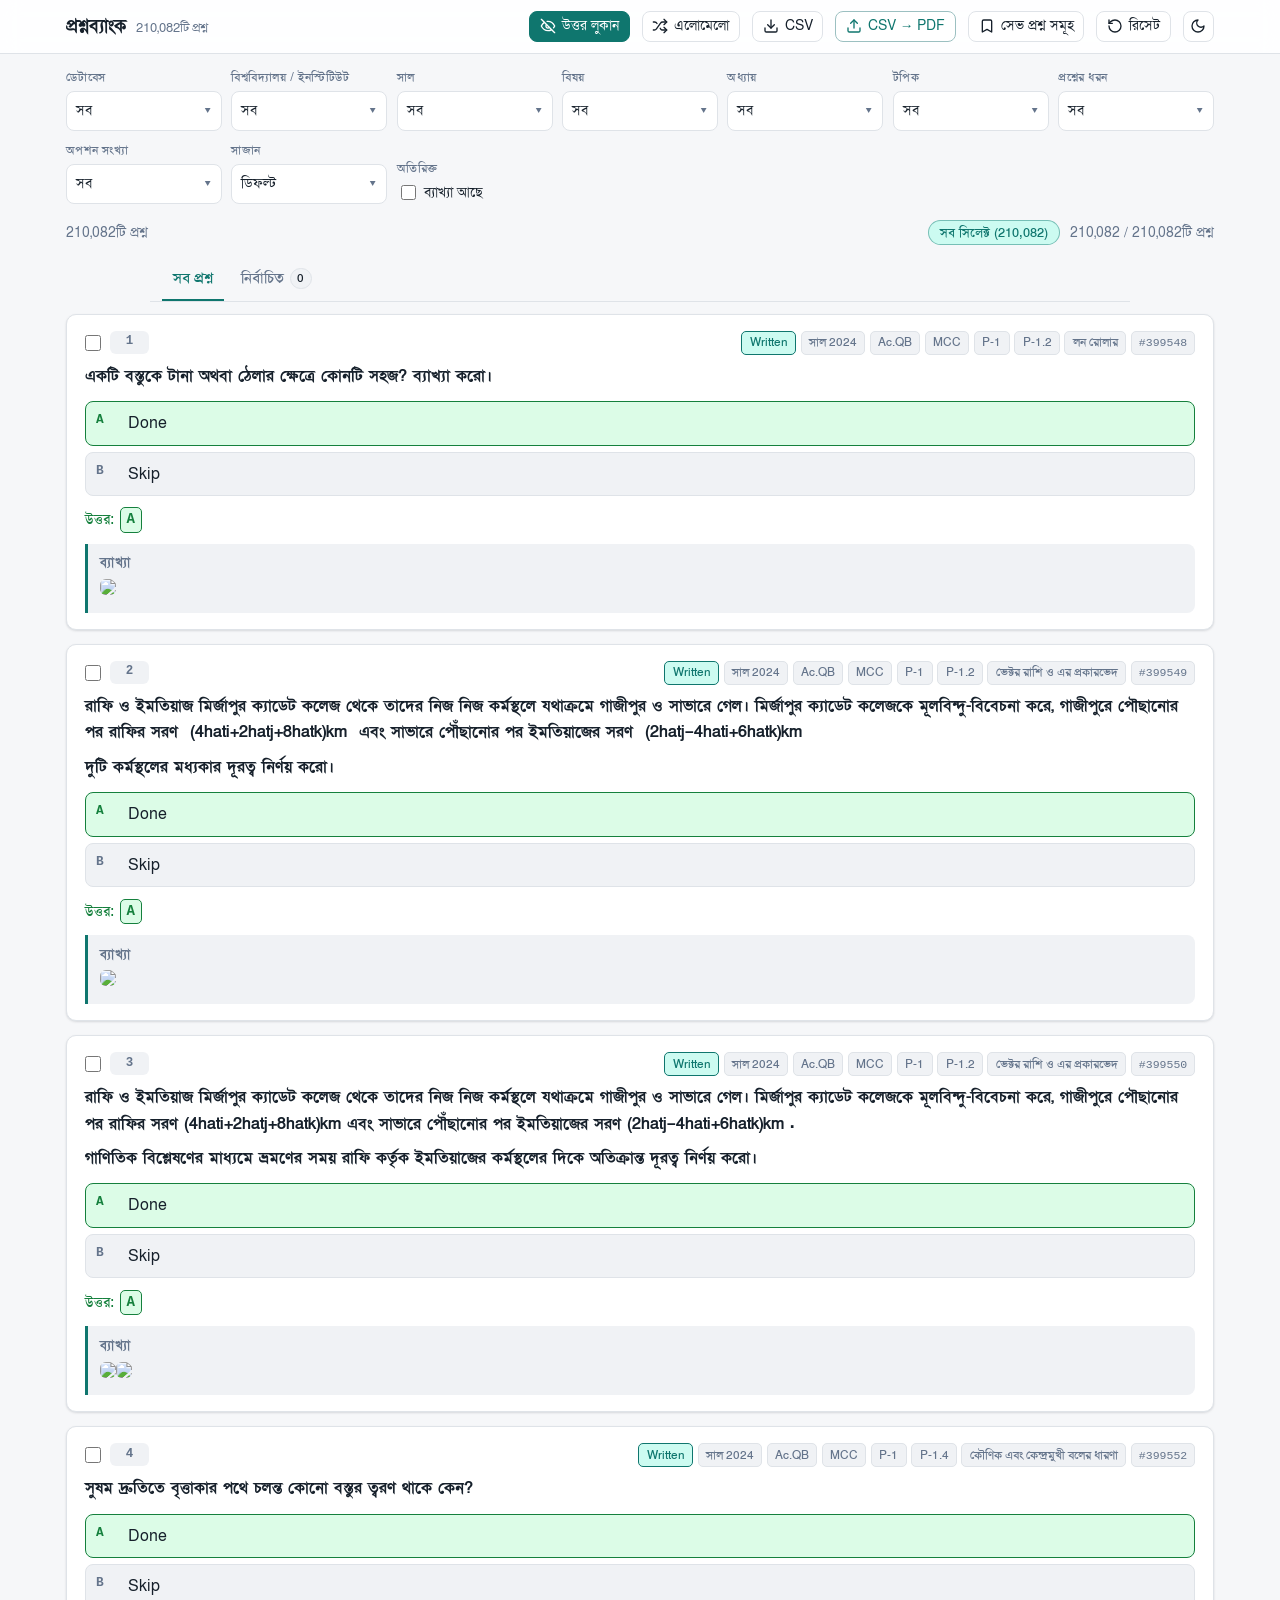
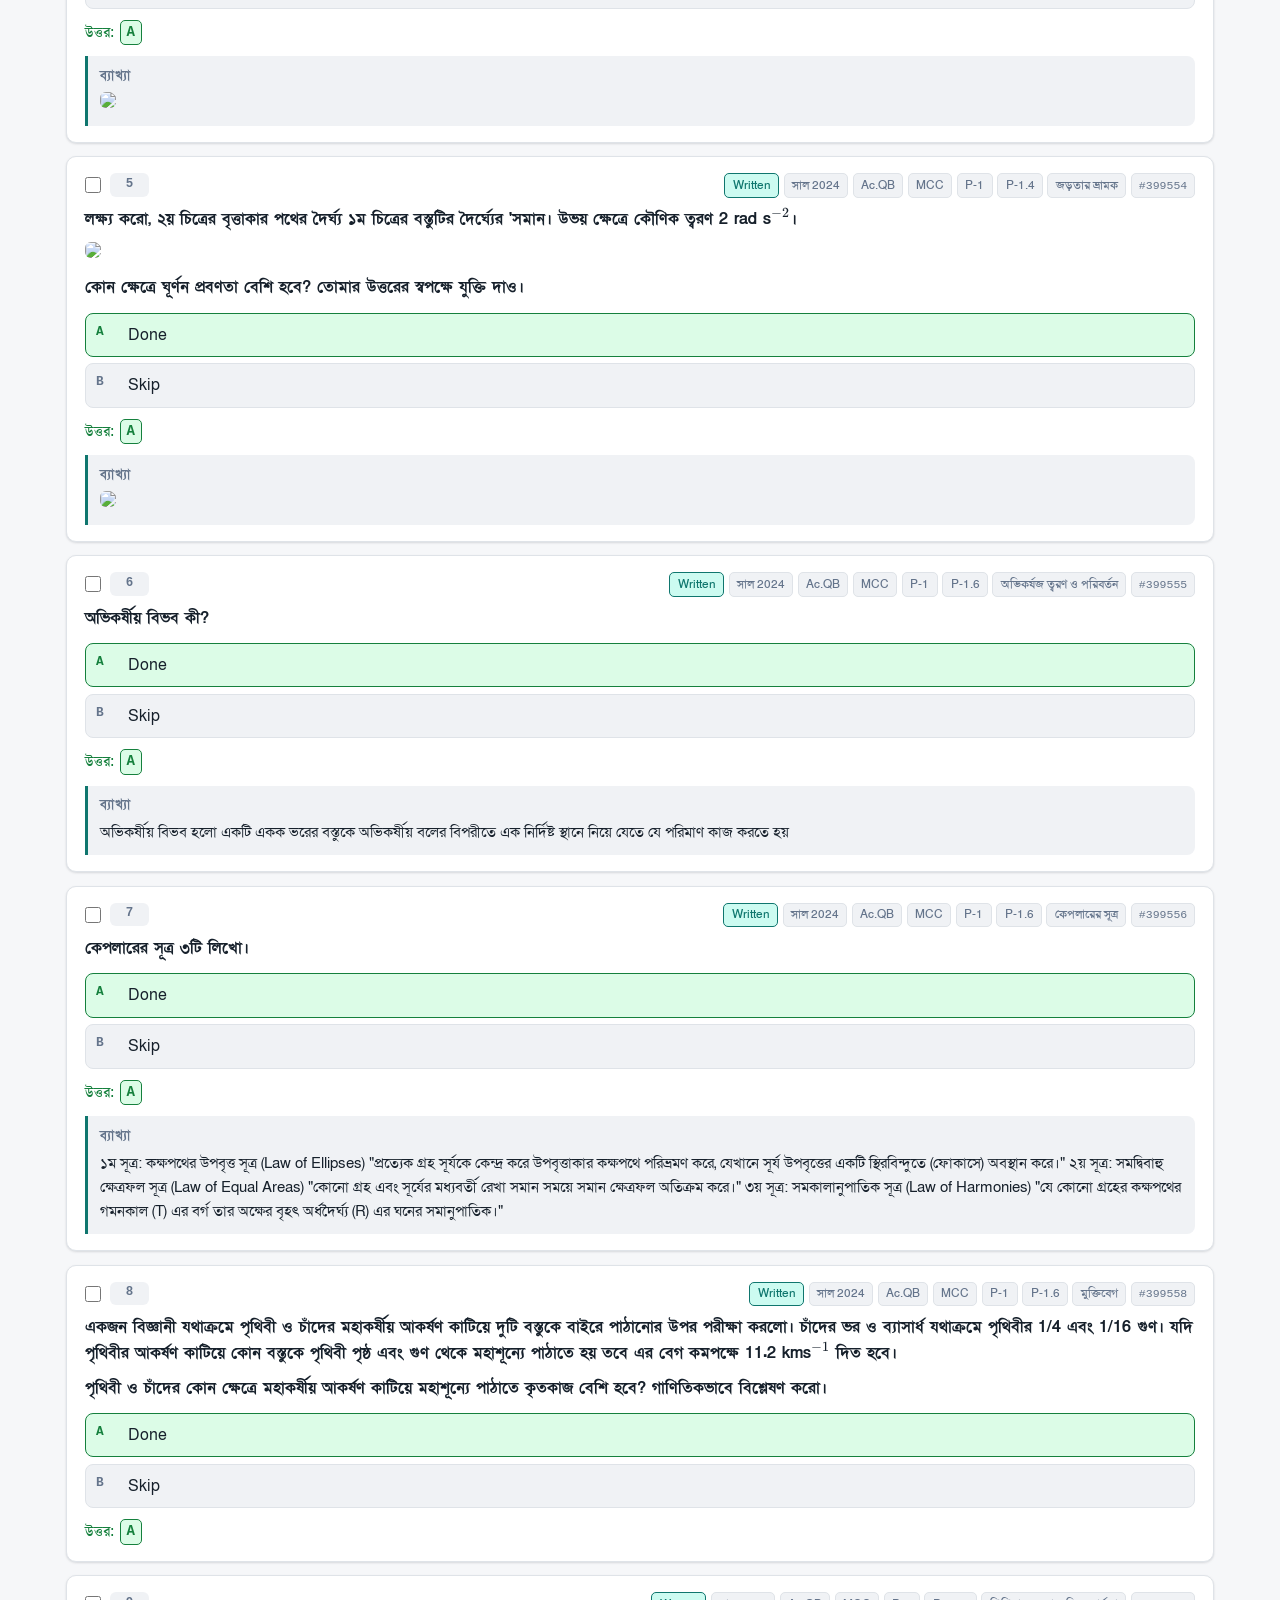
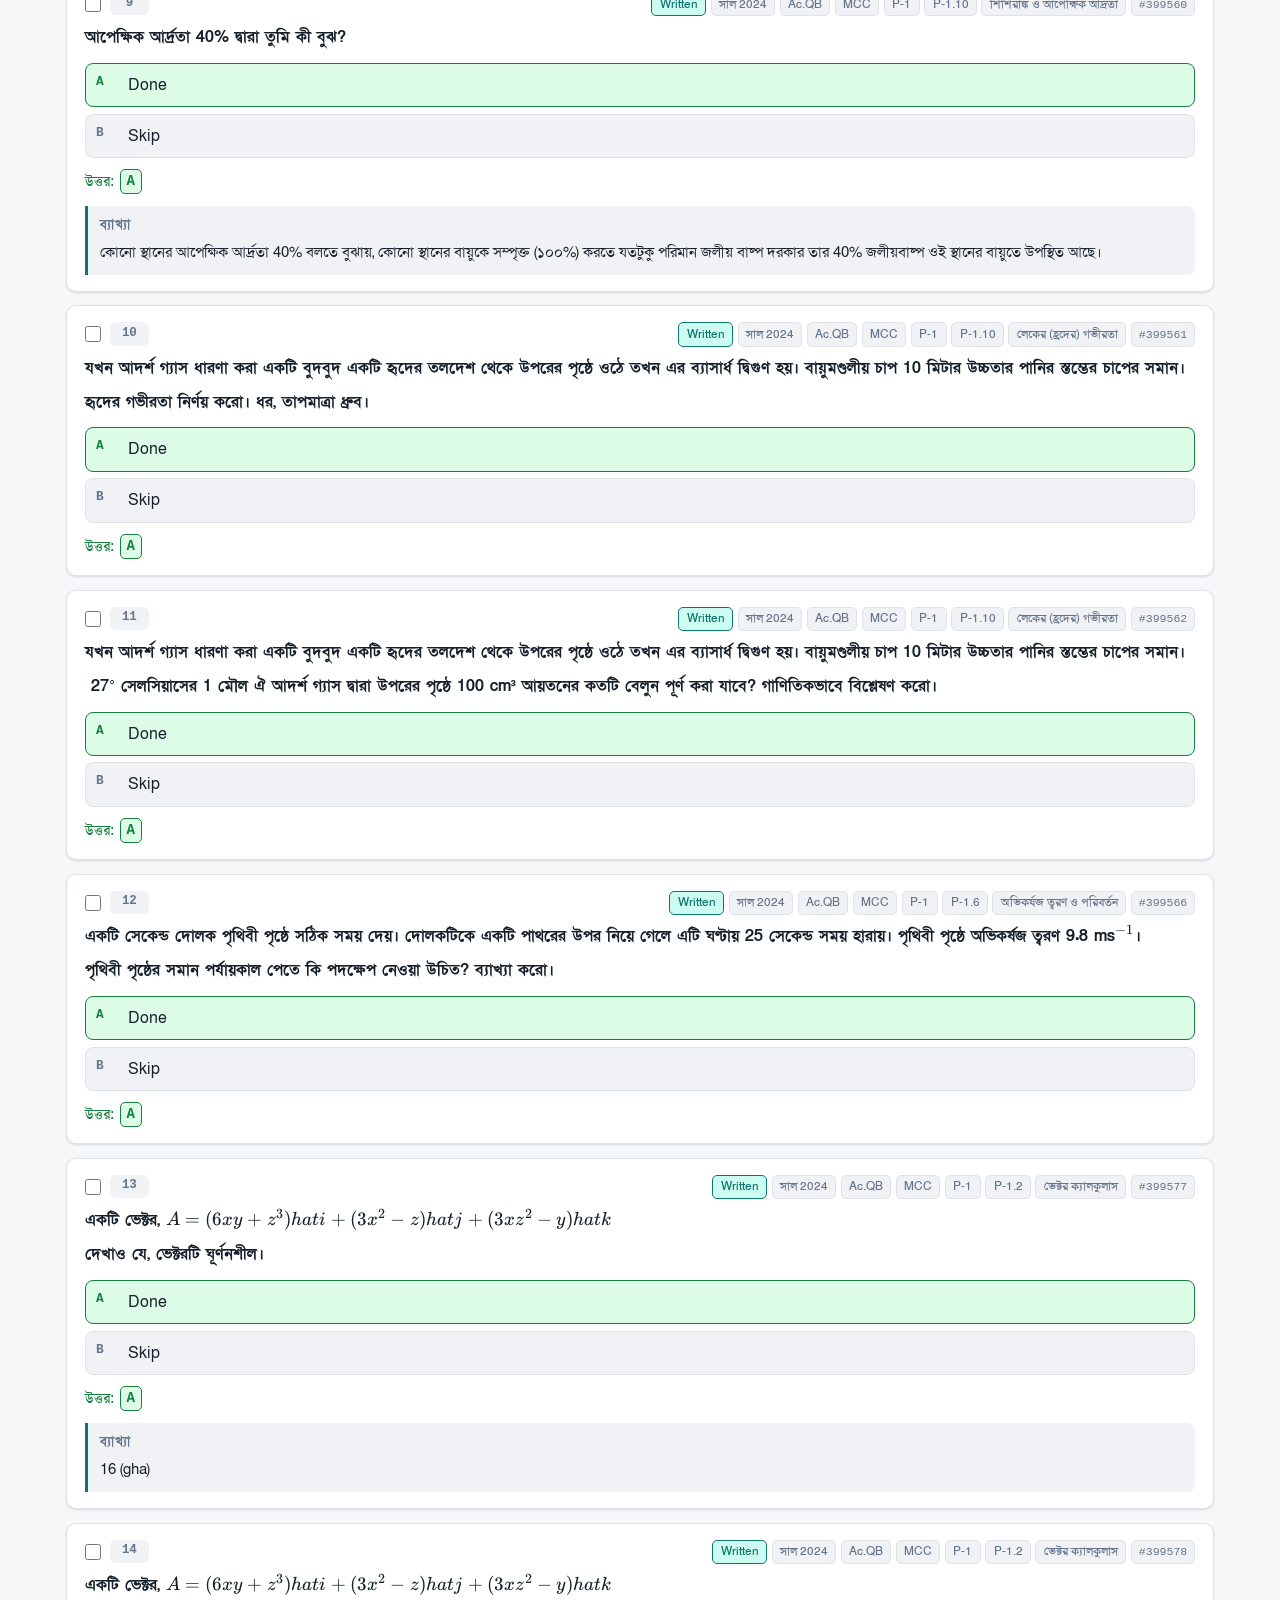
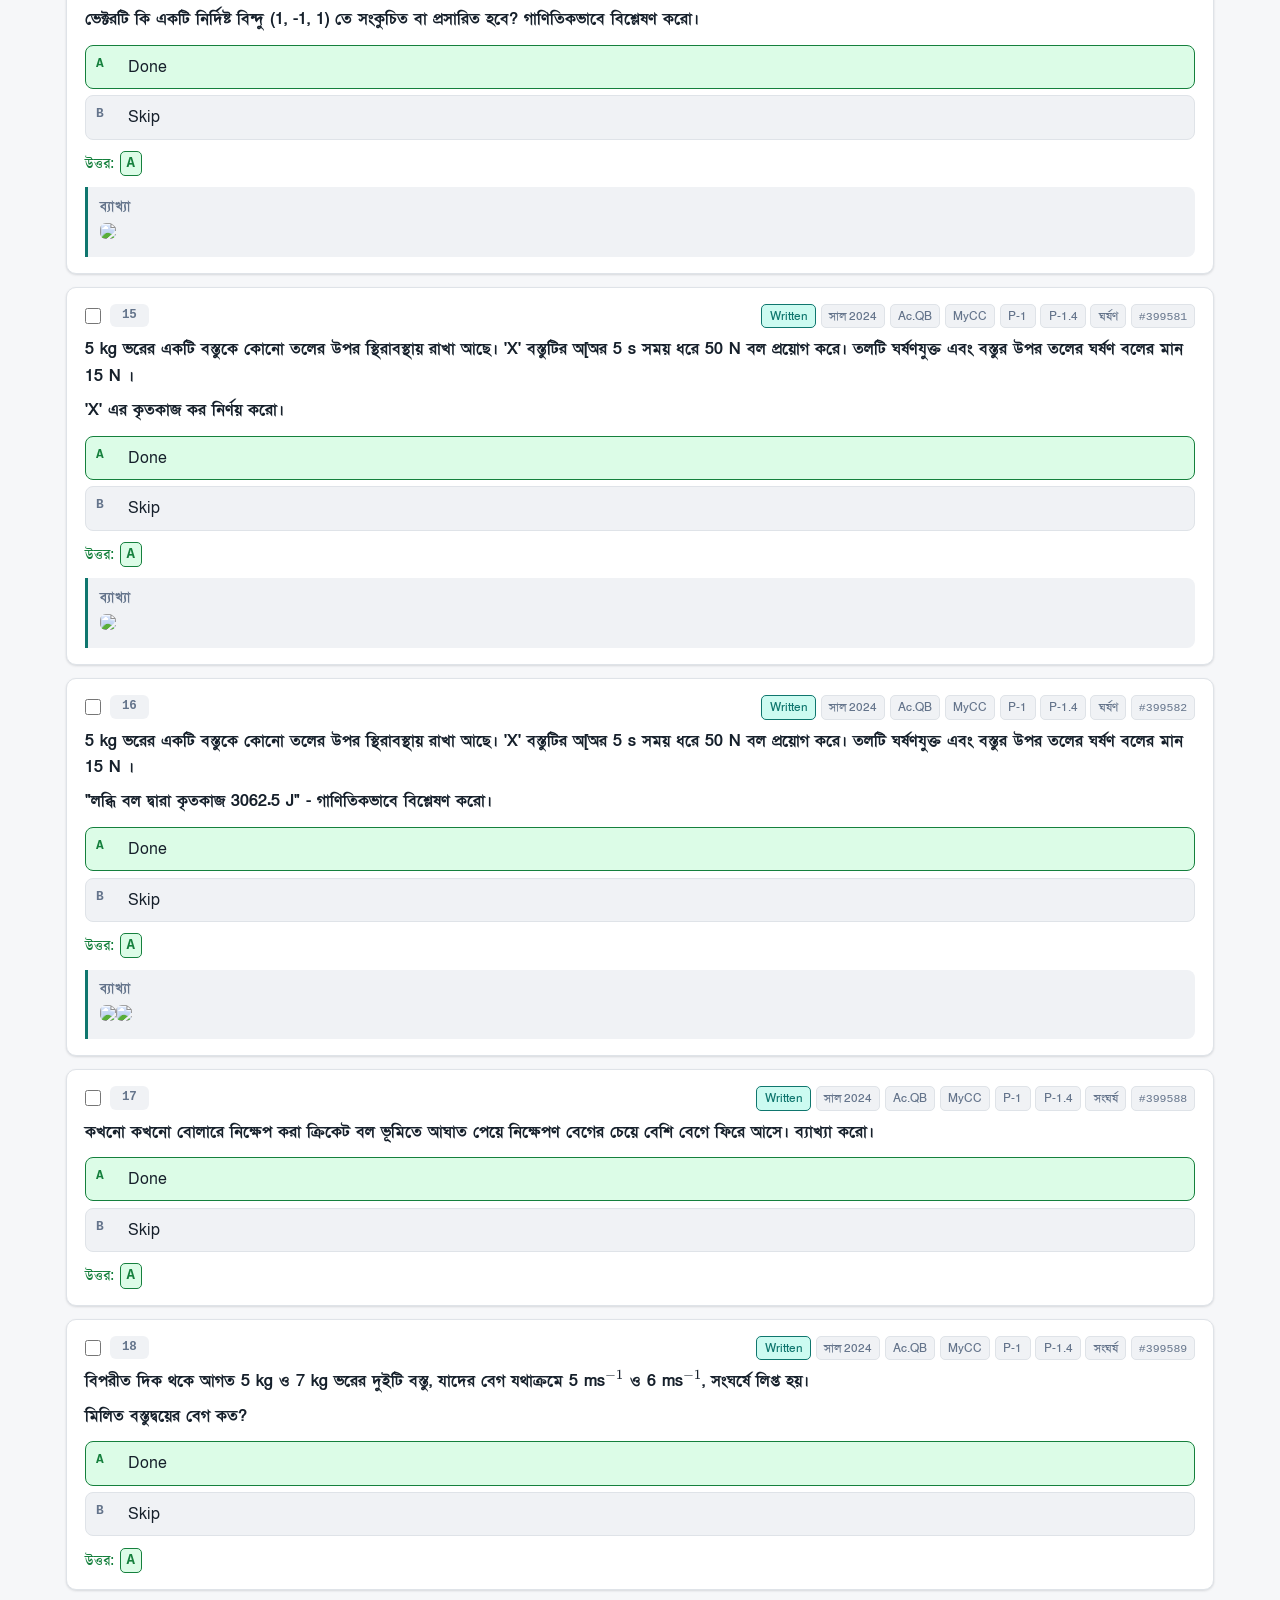
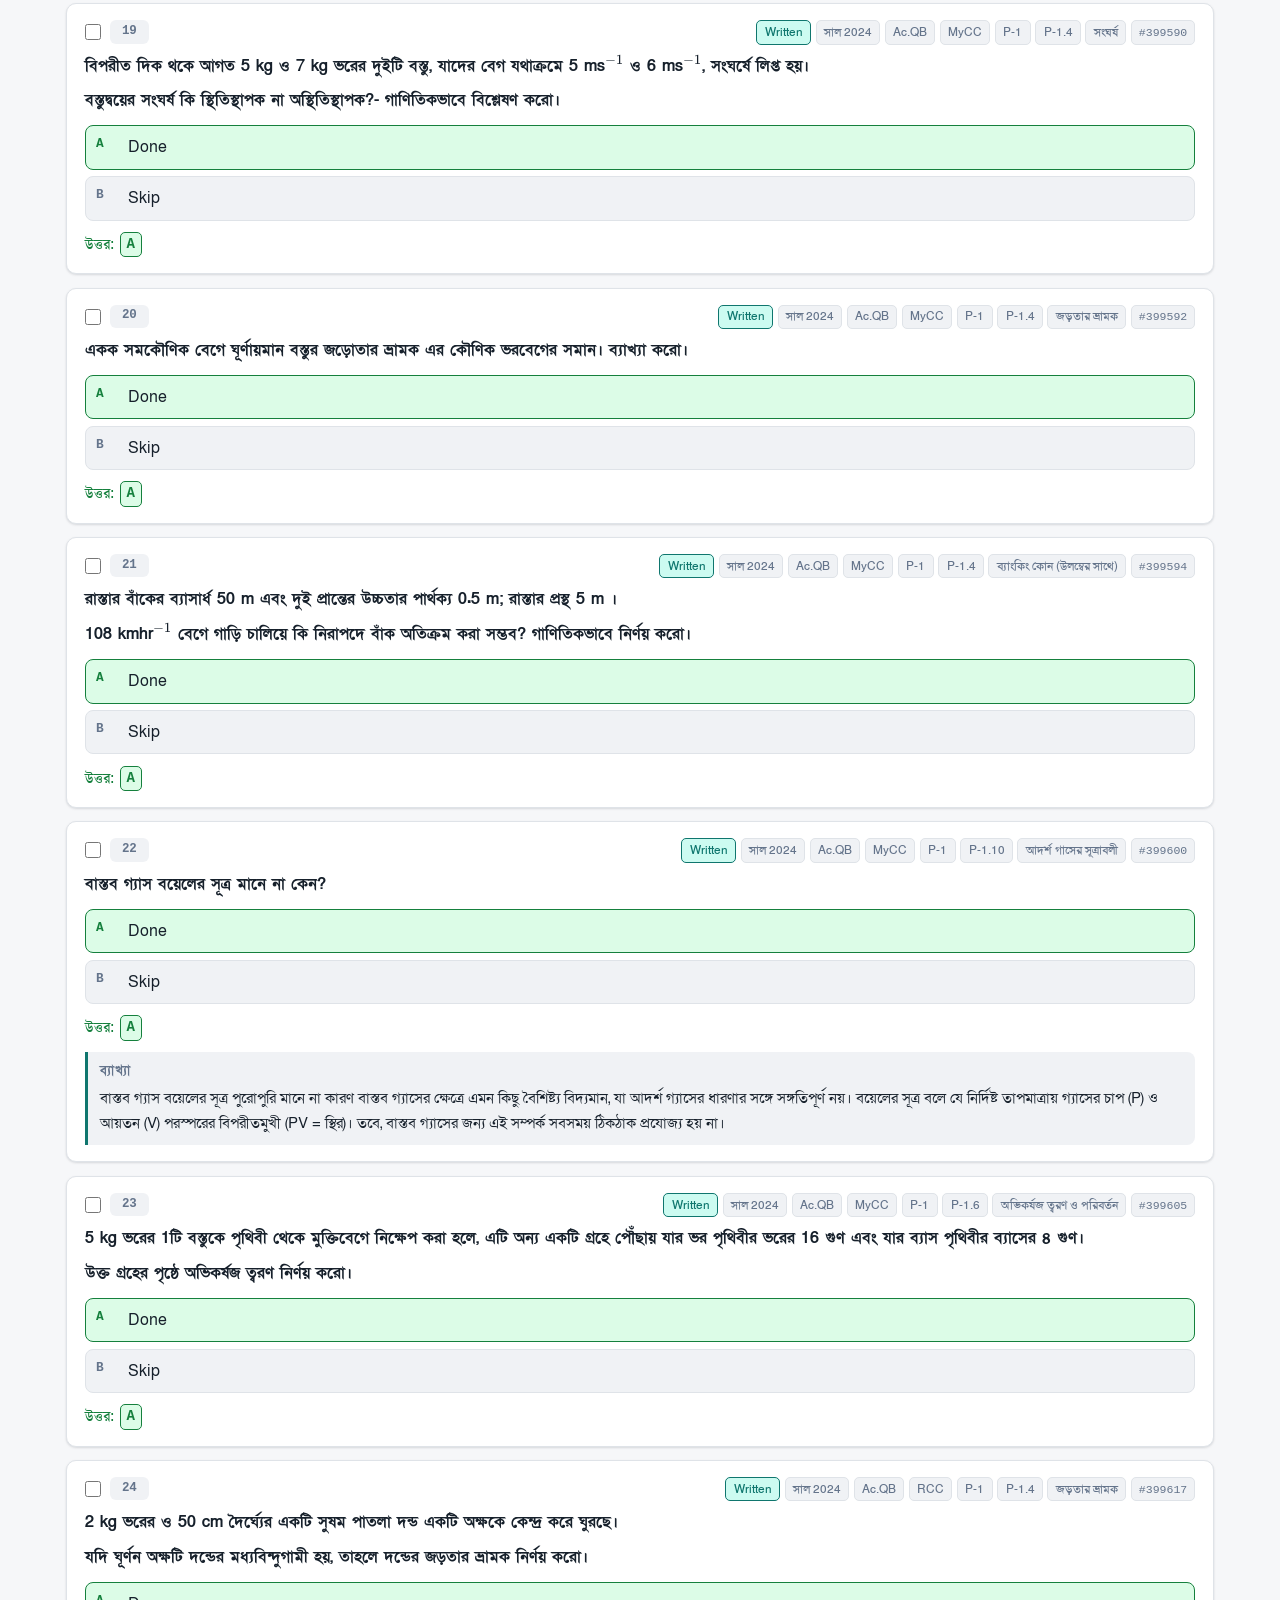
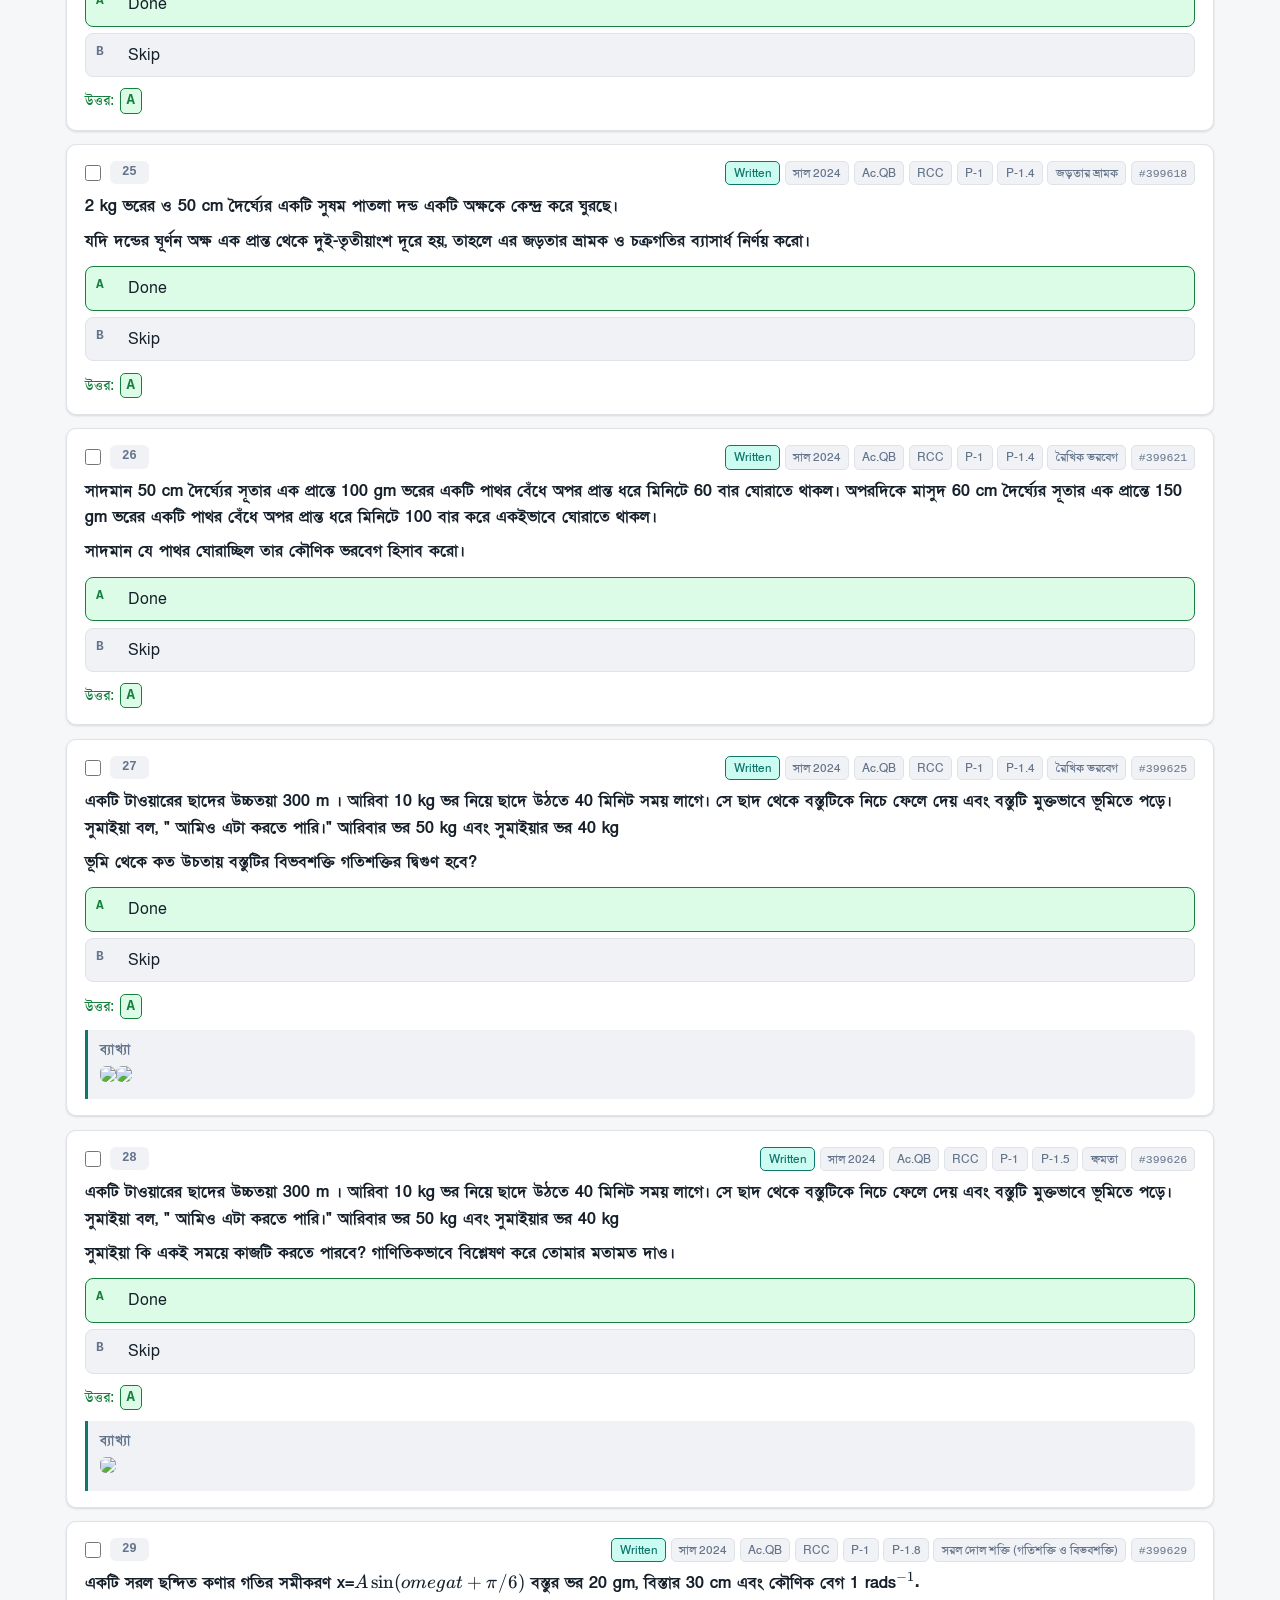
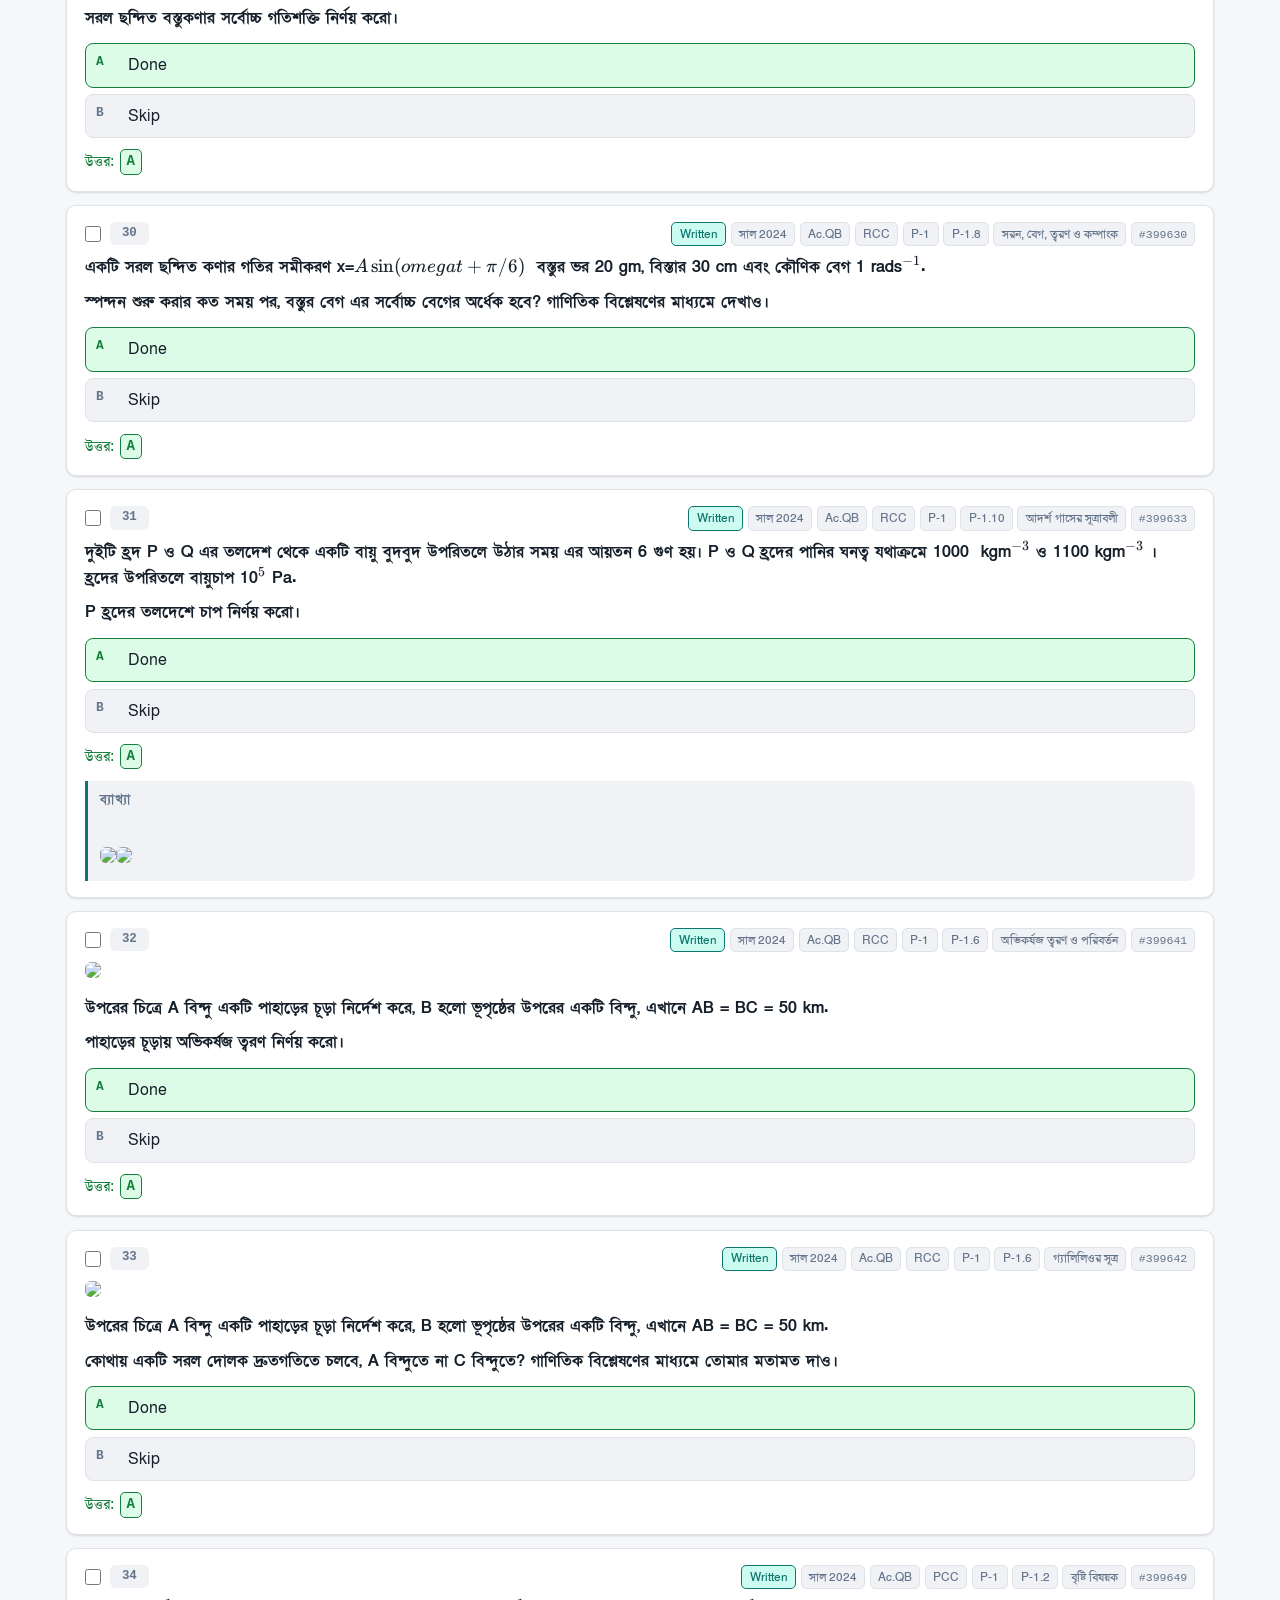
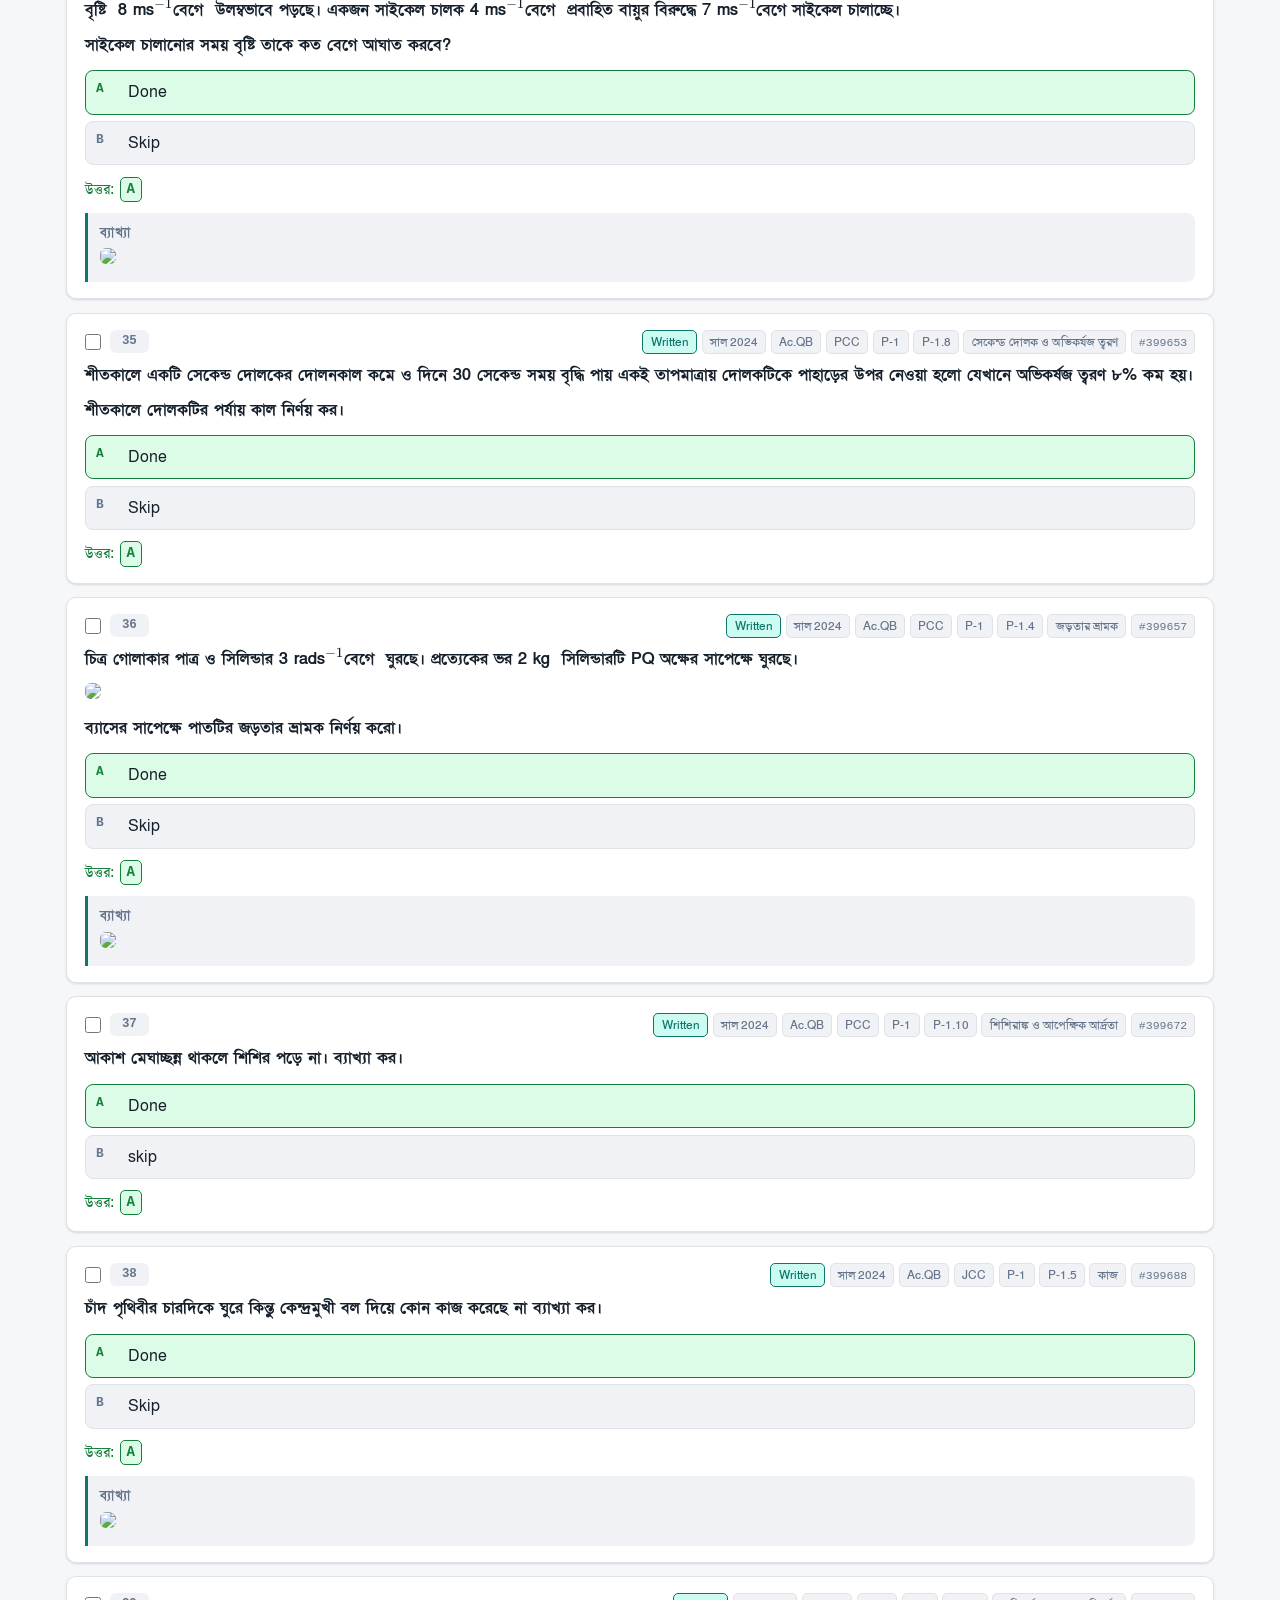
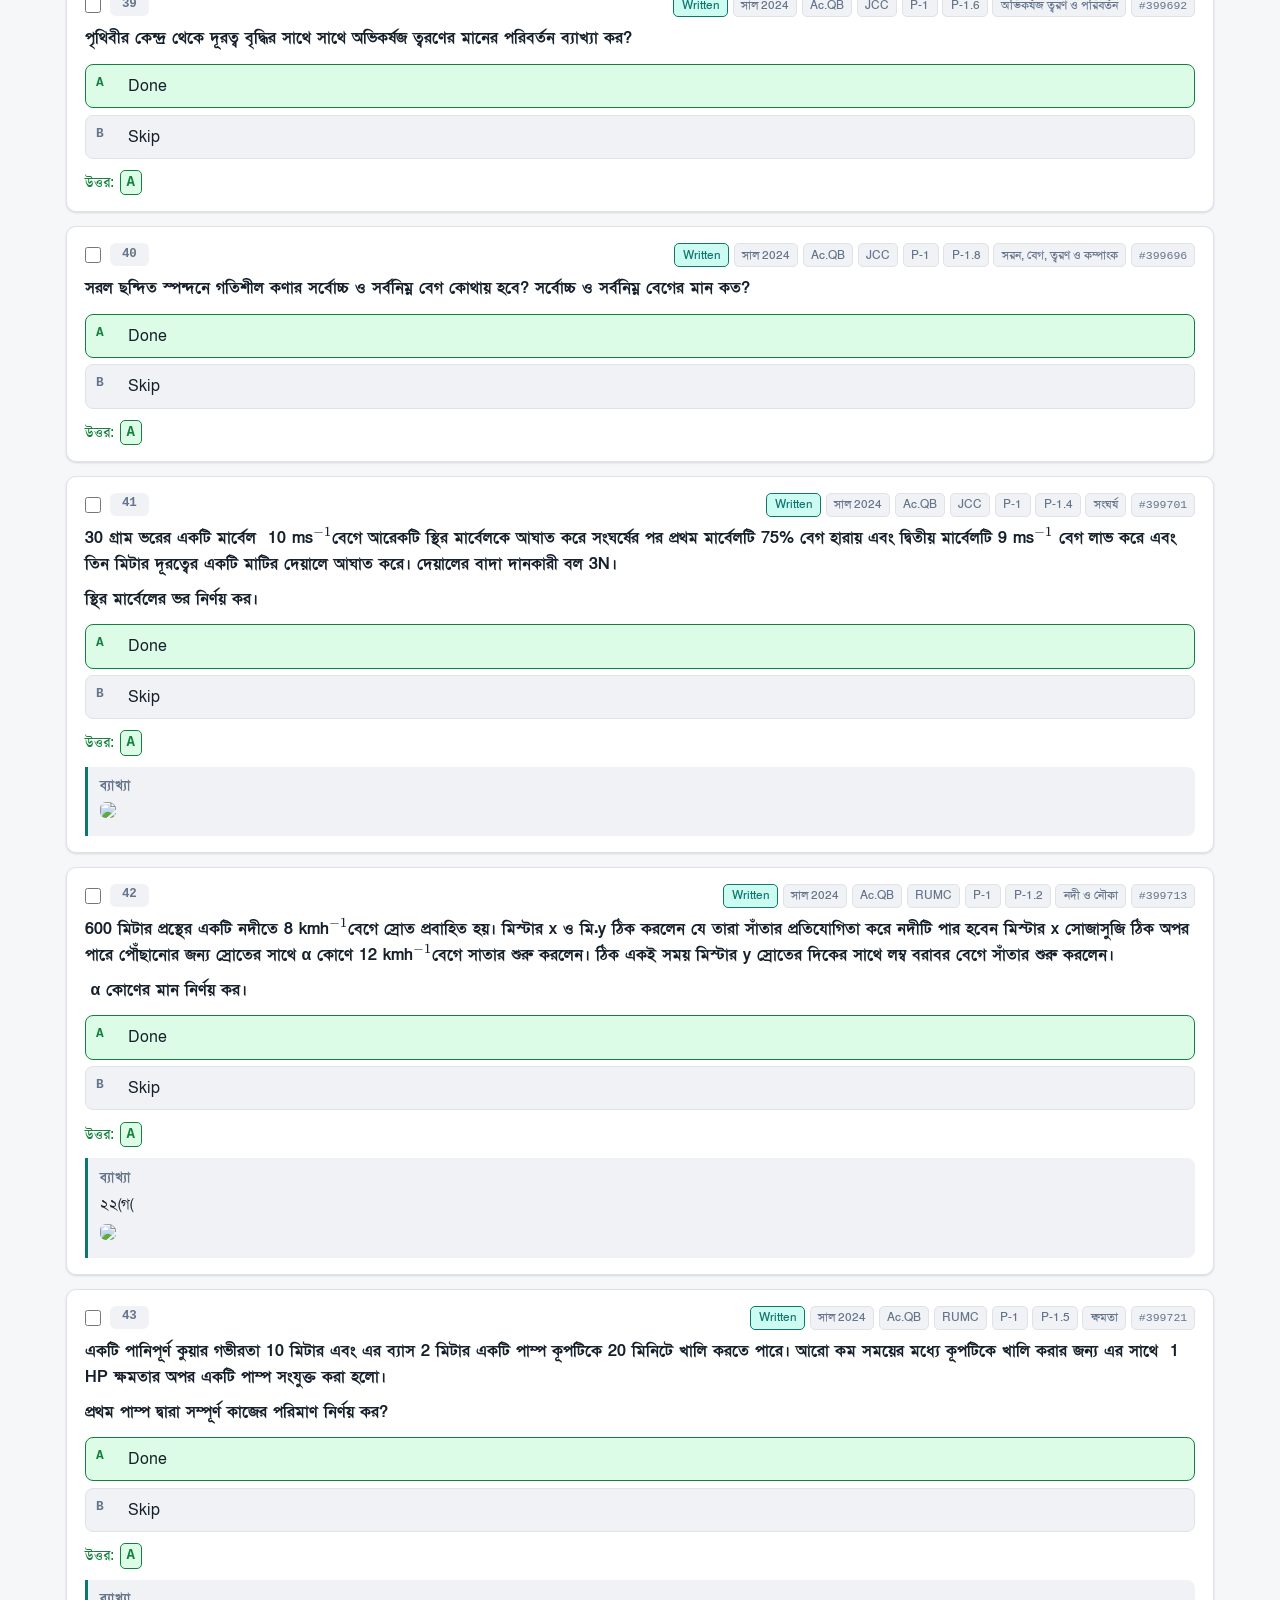
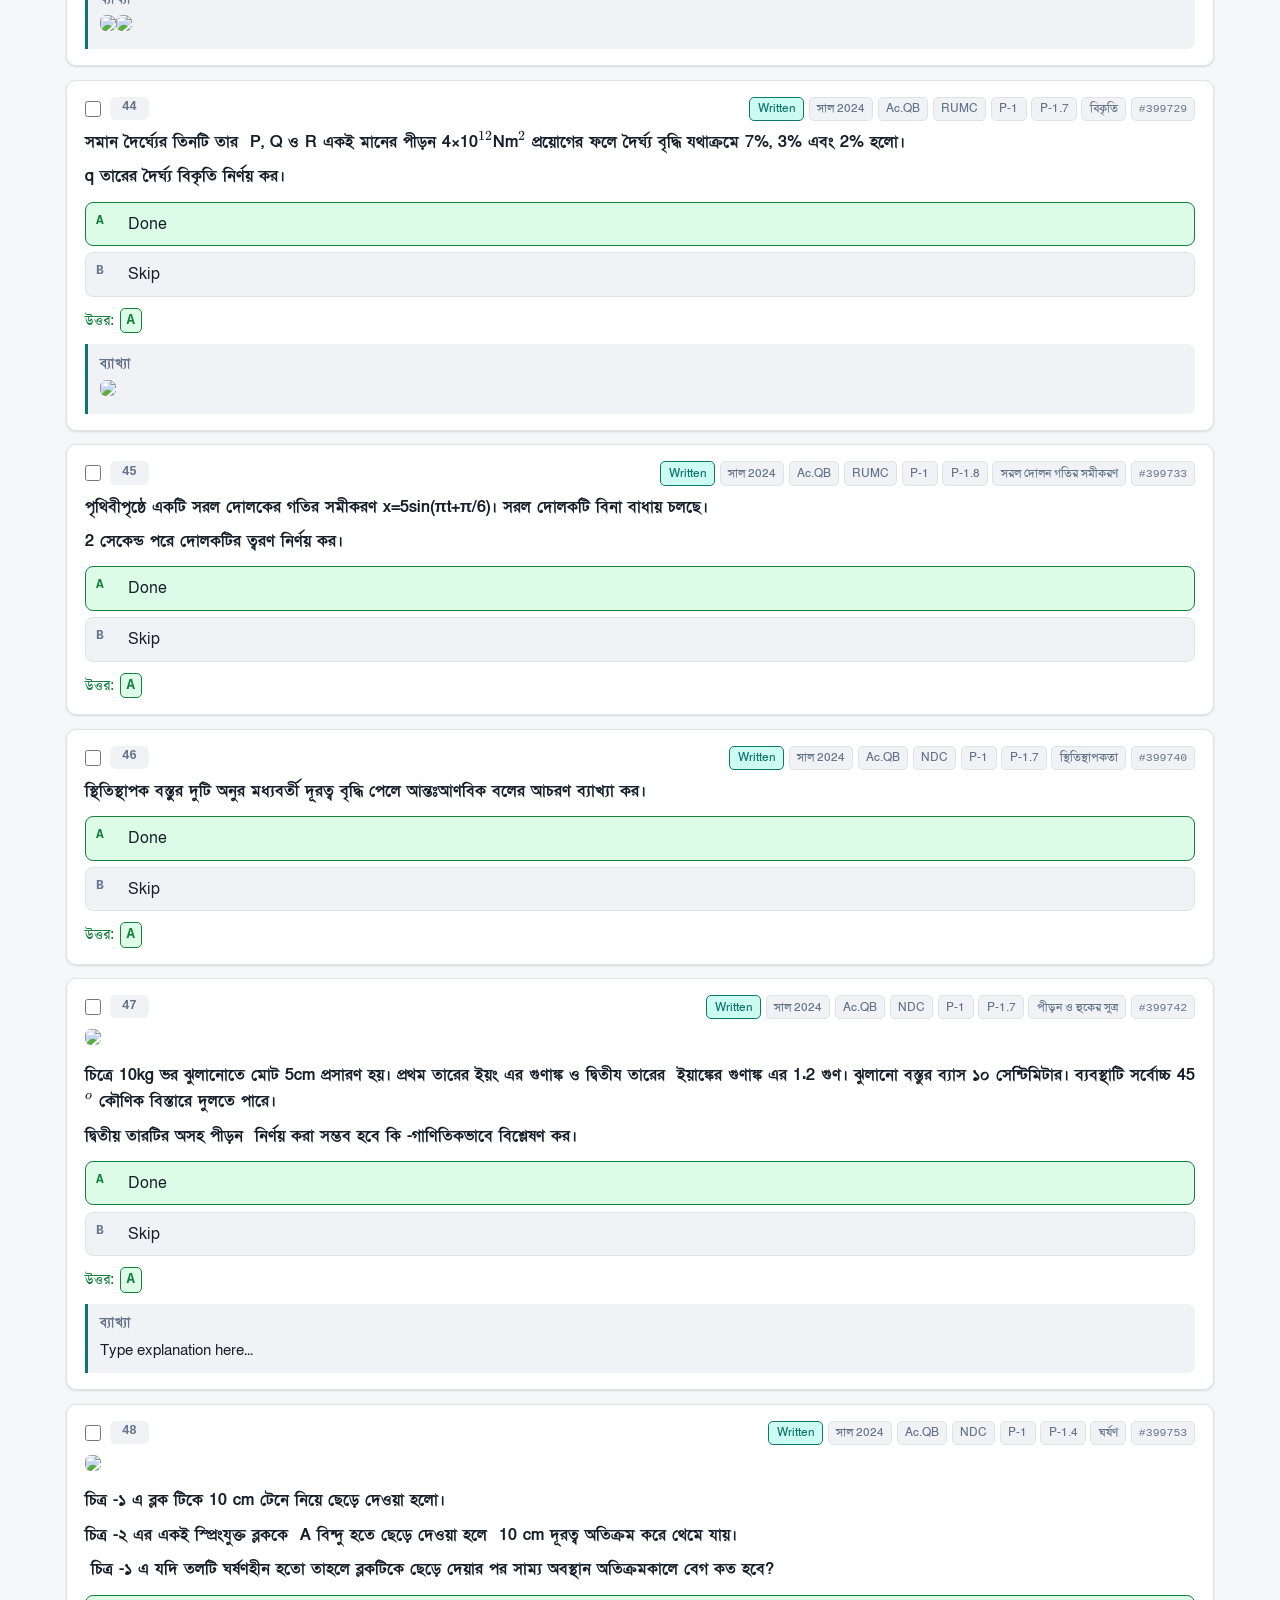
==== commit 84d5280c: "Fix CSV PDF image-heavy generation and key pagination" ====
--- a/index.html
+++ b/index.html
@@ -357,6 +357,14 @@
             <option value="no">উত্তর ছাড়া — শুধু প্রশ্ন</option>
           </select>
         </div>
+        <label class="pdf-toggle">
+          <span class="pdf-toggle-main">
+            <span class="pdf-toggle-title">ব্যাখ্যার ছবি যুক্ত করুন</span>
+            <span class="pdf-toggle-sub">বন্ধ রাখলে PDF দ্রুত হবে — প্রশ্নের ছবি সবসময় থাকবে</span>
+          </span>
+          <input type="checkbox" id="pdfImages" checked>
+          <span class="pdf-toggle-ui" aria-hidden="true"></span>
+        </label>
       </section>
 
       <section class="pdf-sec">
--- a/styles.css
+++ b/styles.css
@@ -1411,6 +1411,7 @@
 .pq-body { flex: 1 1 auto; min-width: 0; }
 .pq-body img { max-width: 100%; height: auto; }
 .pq-body p { margin: 0 0 .2rem; }
+body.pdf-render.pdf-no-explain-images .pdf-page .psol-e img { display: none !important; }
 .pq-opts {
   display: grid;
   grid-template-columns: 1fr 1fr;
@@ -1422,6 +1423,17 @@
 .pq-key { font-weight: 400; flex: none; }
 .pq-val { min-width: 0; }
 .pq-val img { max-width: 100%; height: auto; }
+.pdf-img-missing {
+  display: inline-block;
+  max-width: 100%;
+  padding: 3px 7px;
+  border: 1px dashed #9aa0a6;
+  border-radius: 4px;
+  color: #666;
+  font-size: 9px;
+  line-height: 1.4;
+  vertical-align: middle;
+}
 
 .pq-sechead { margin-bottom: 10px; }
 .pq-sechead h2 { margin: 0 0 2px; font-weight: 700; color: #111; }
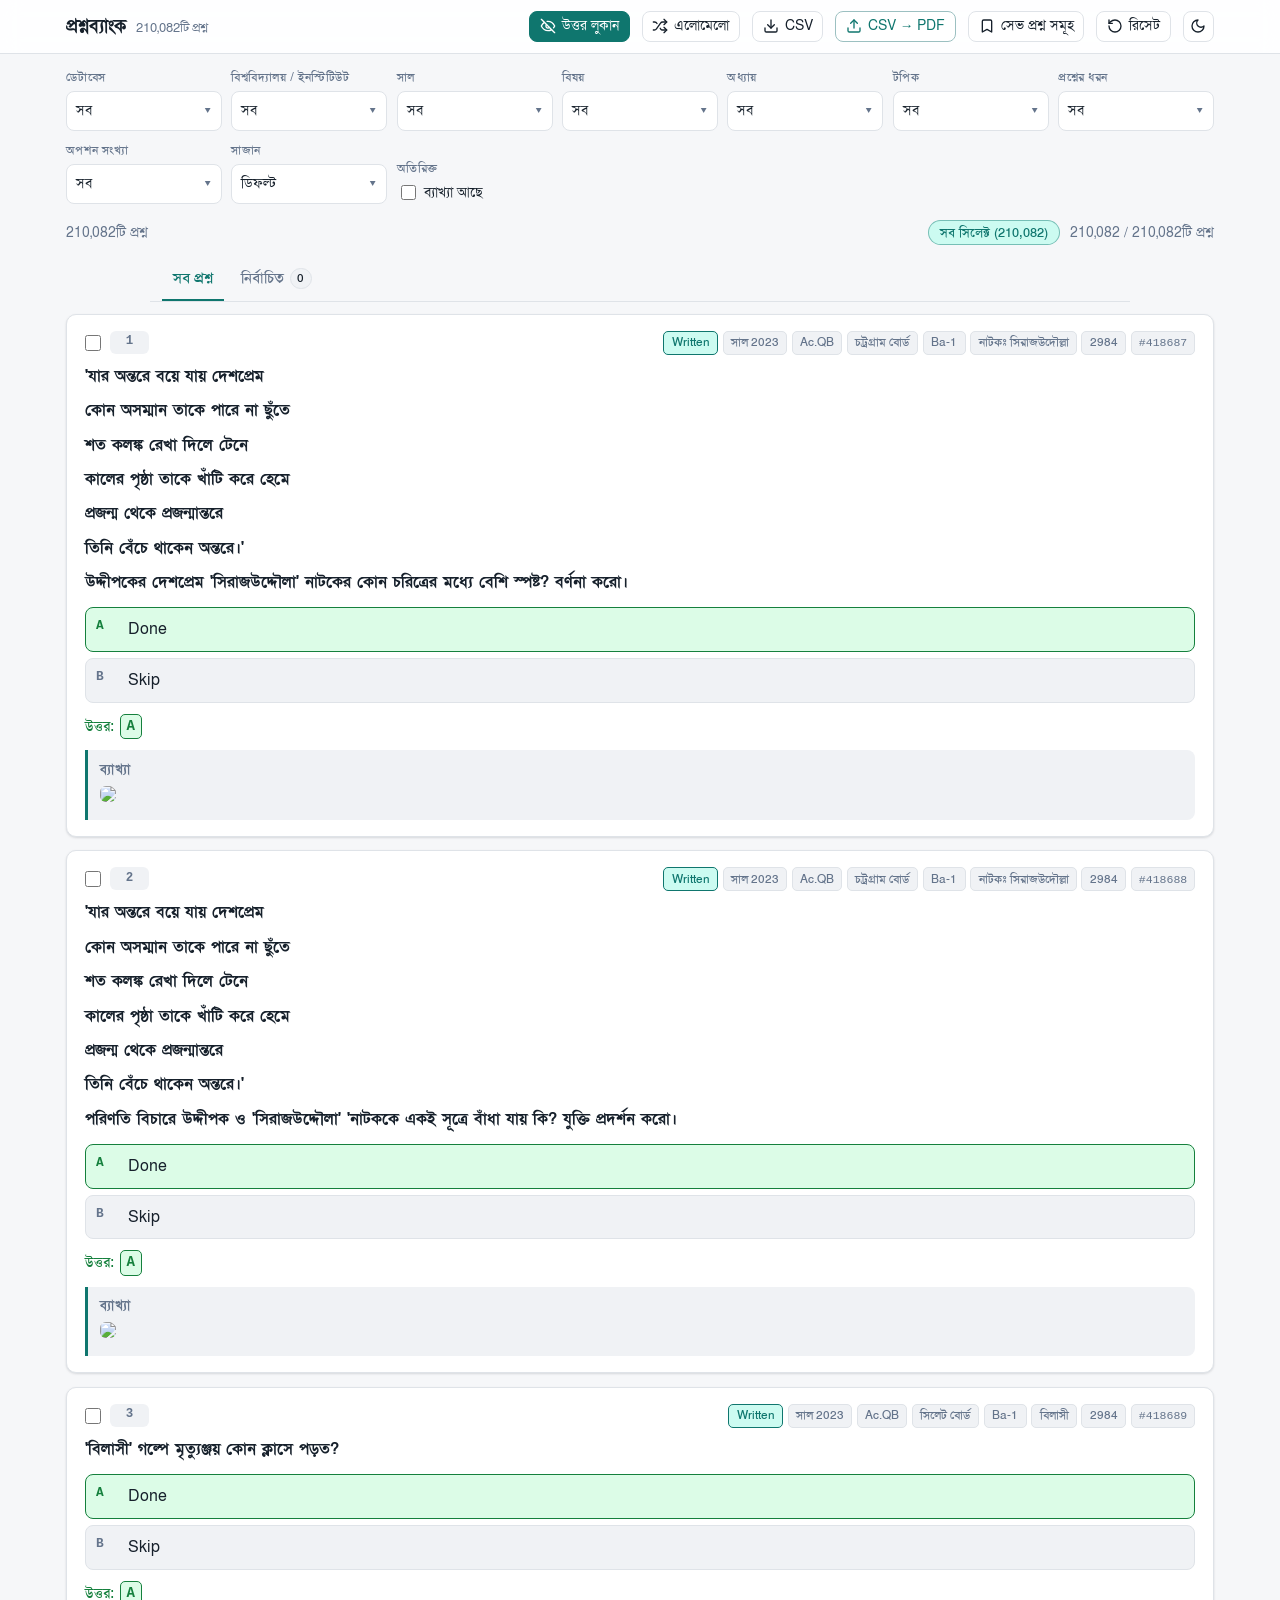
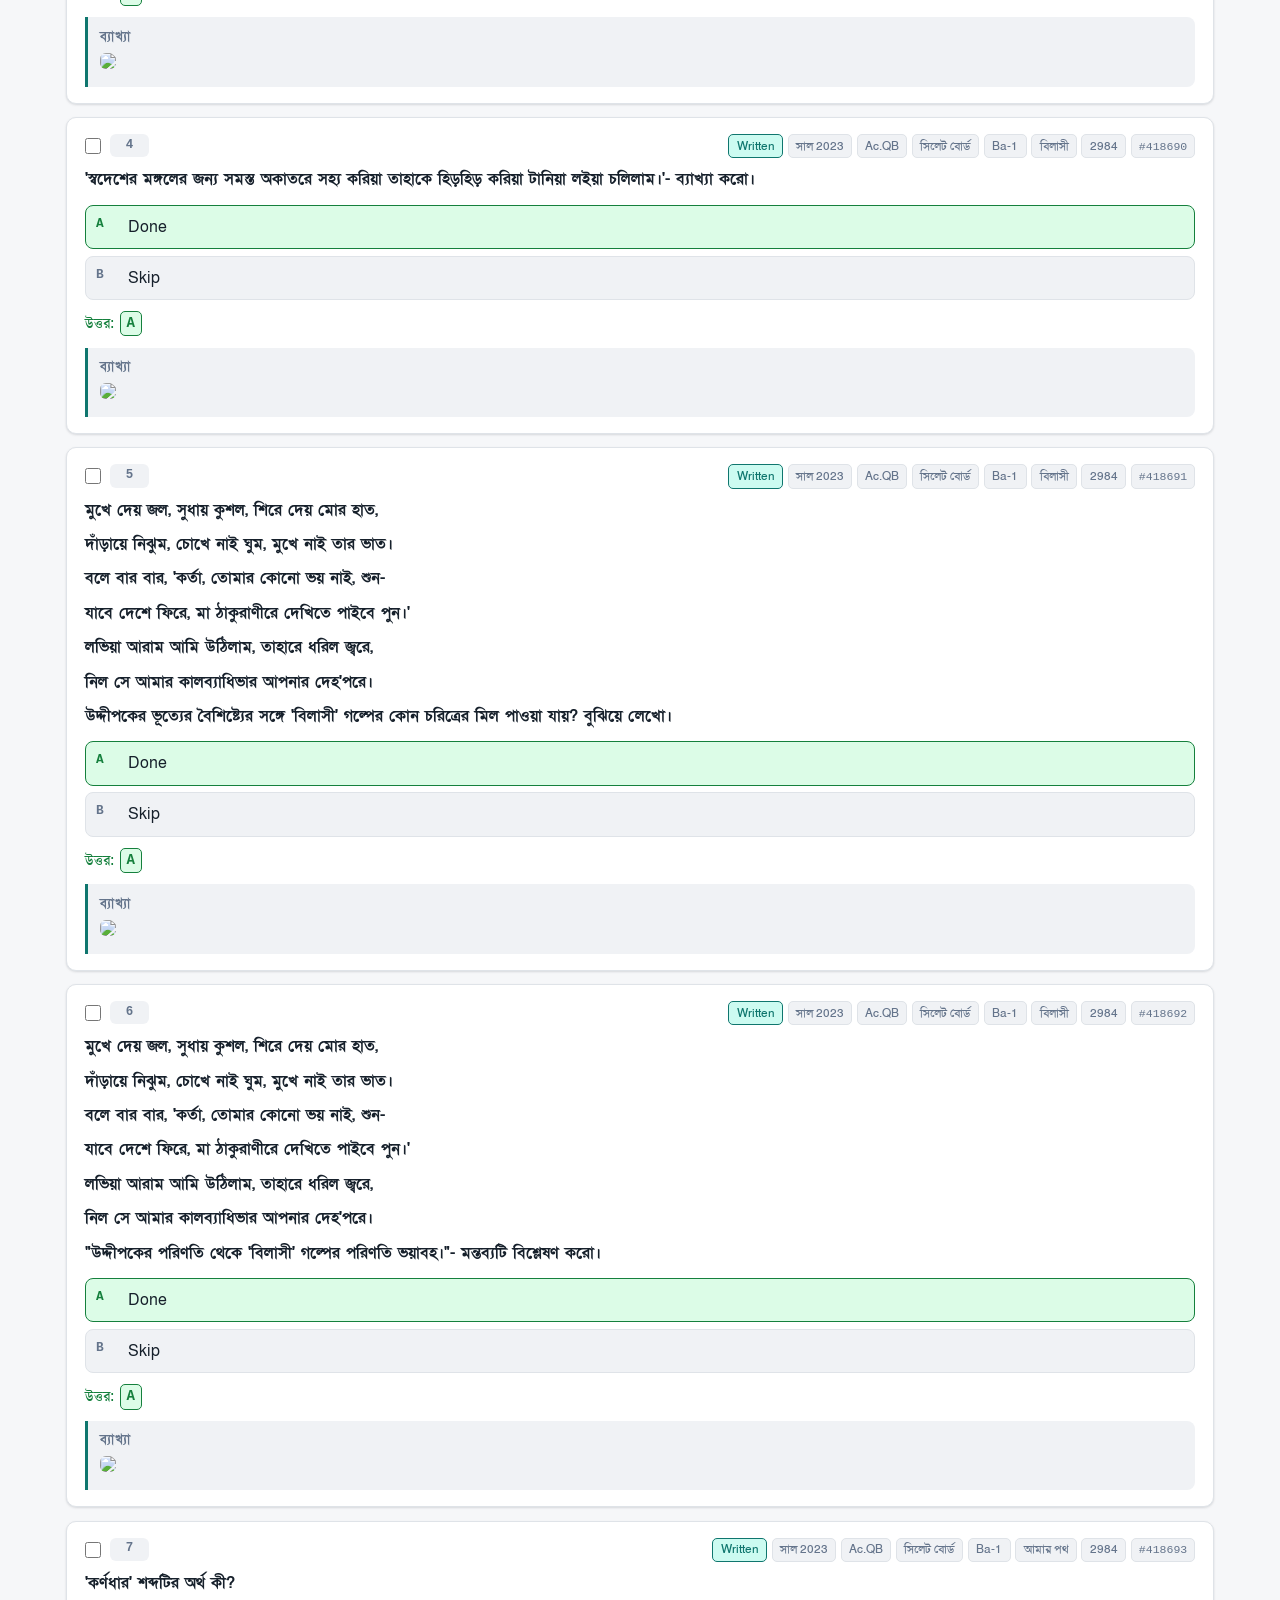
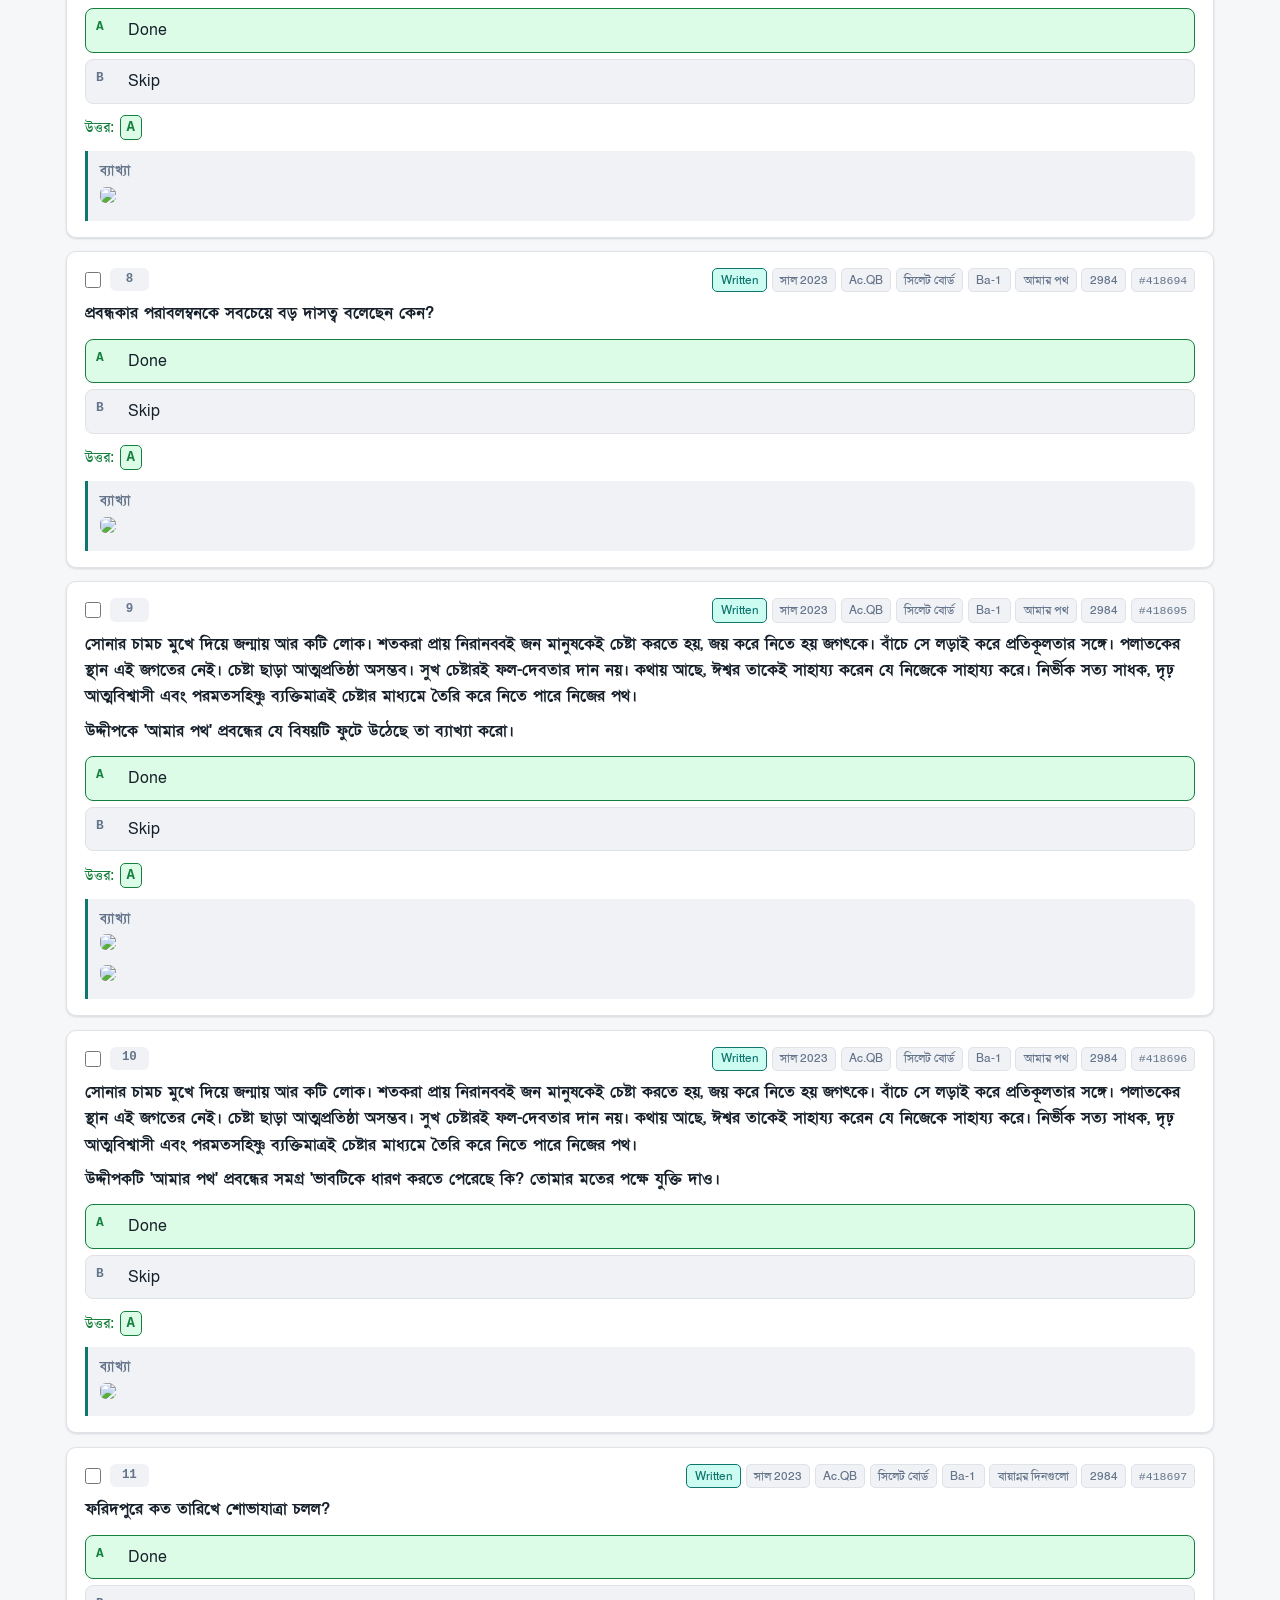
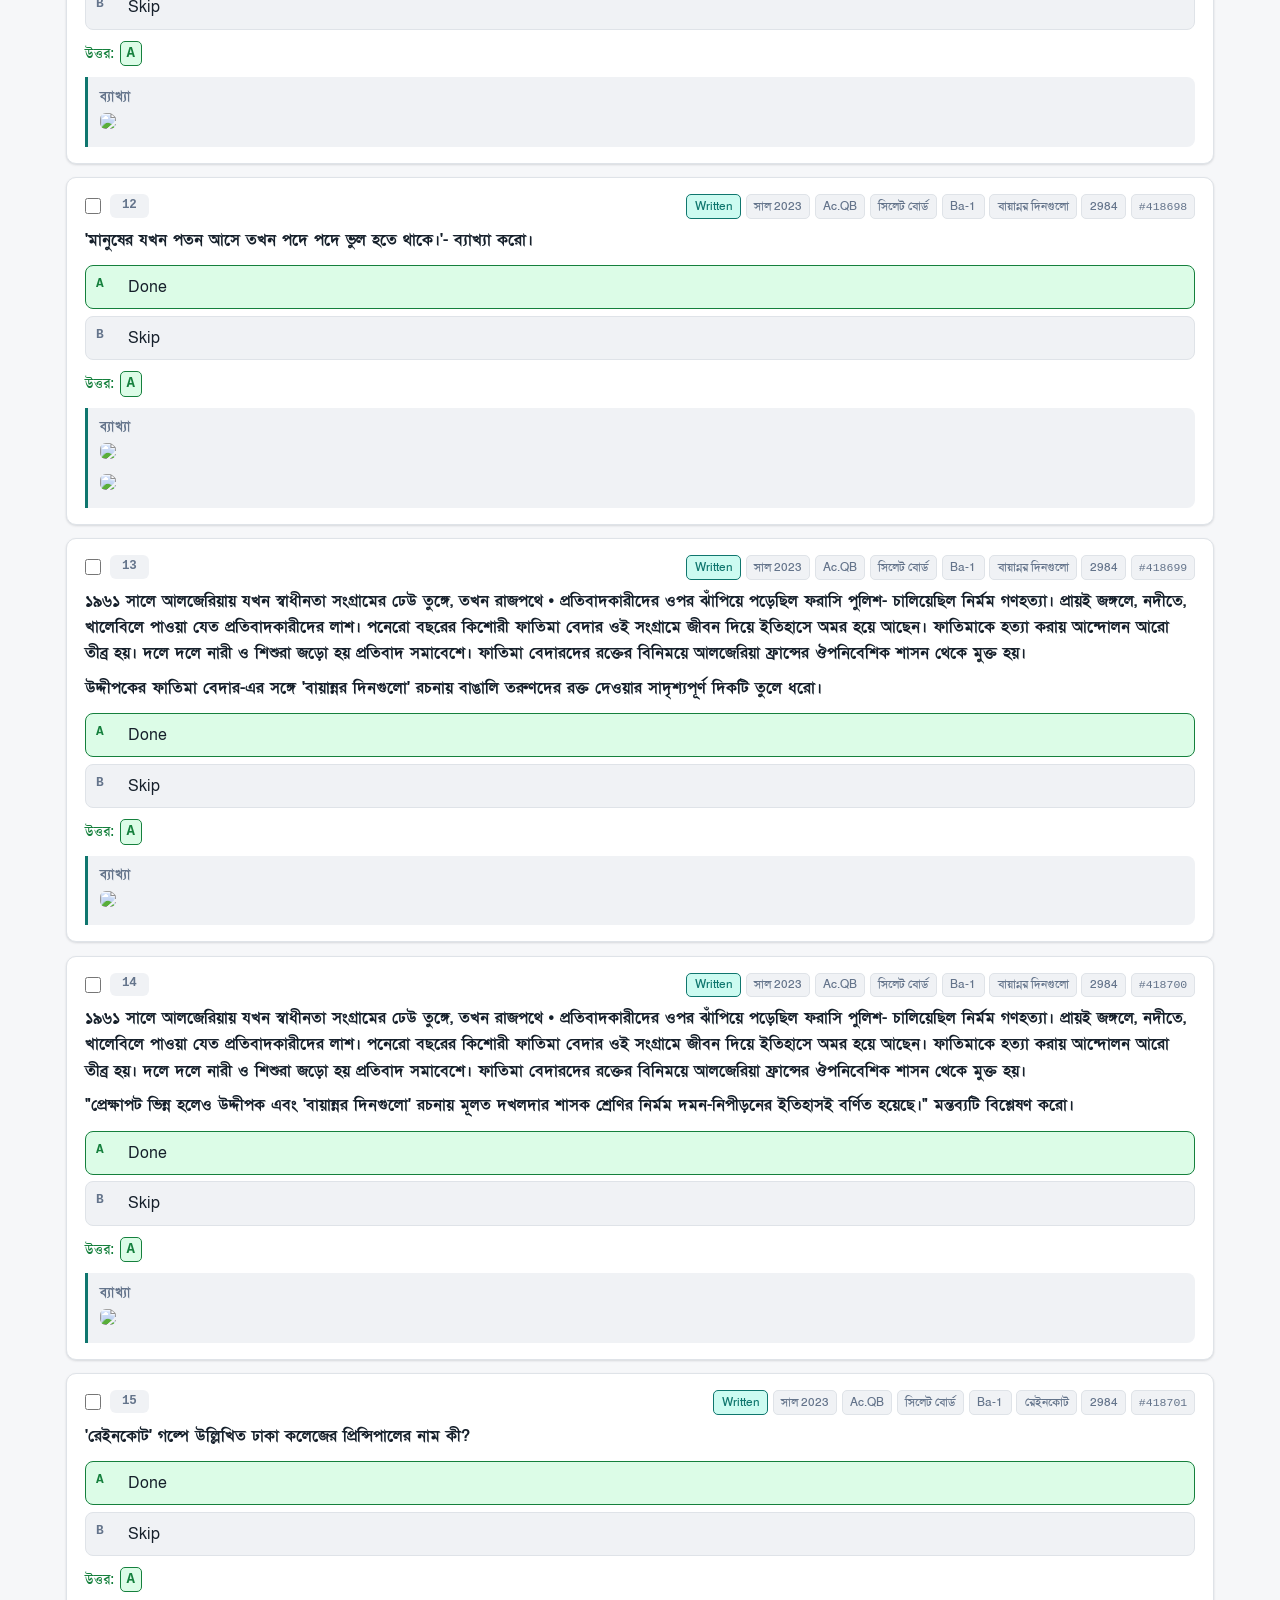
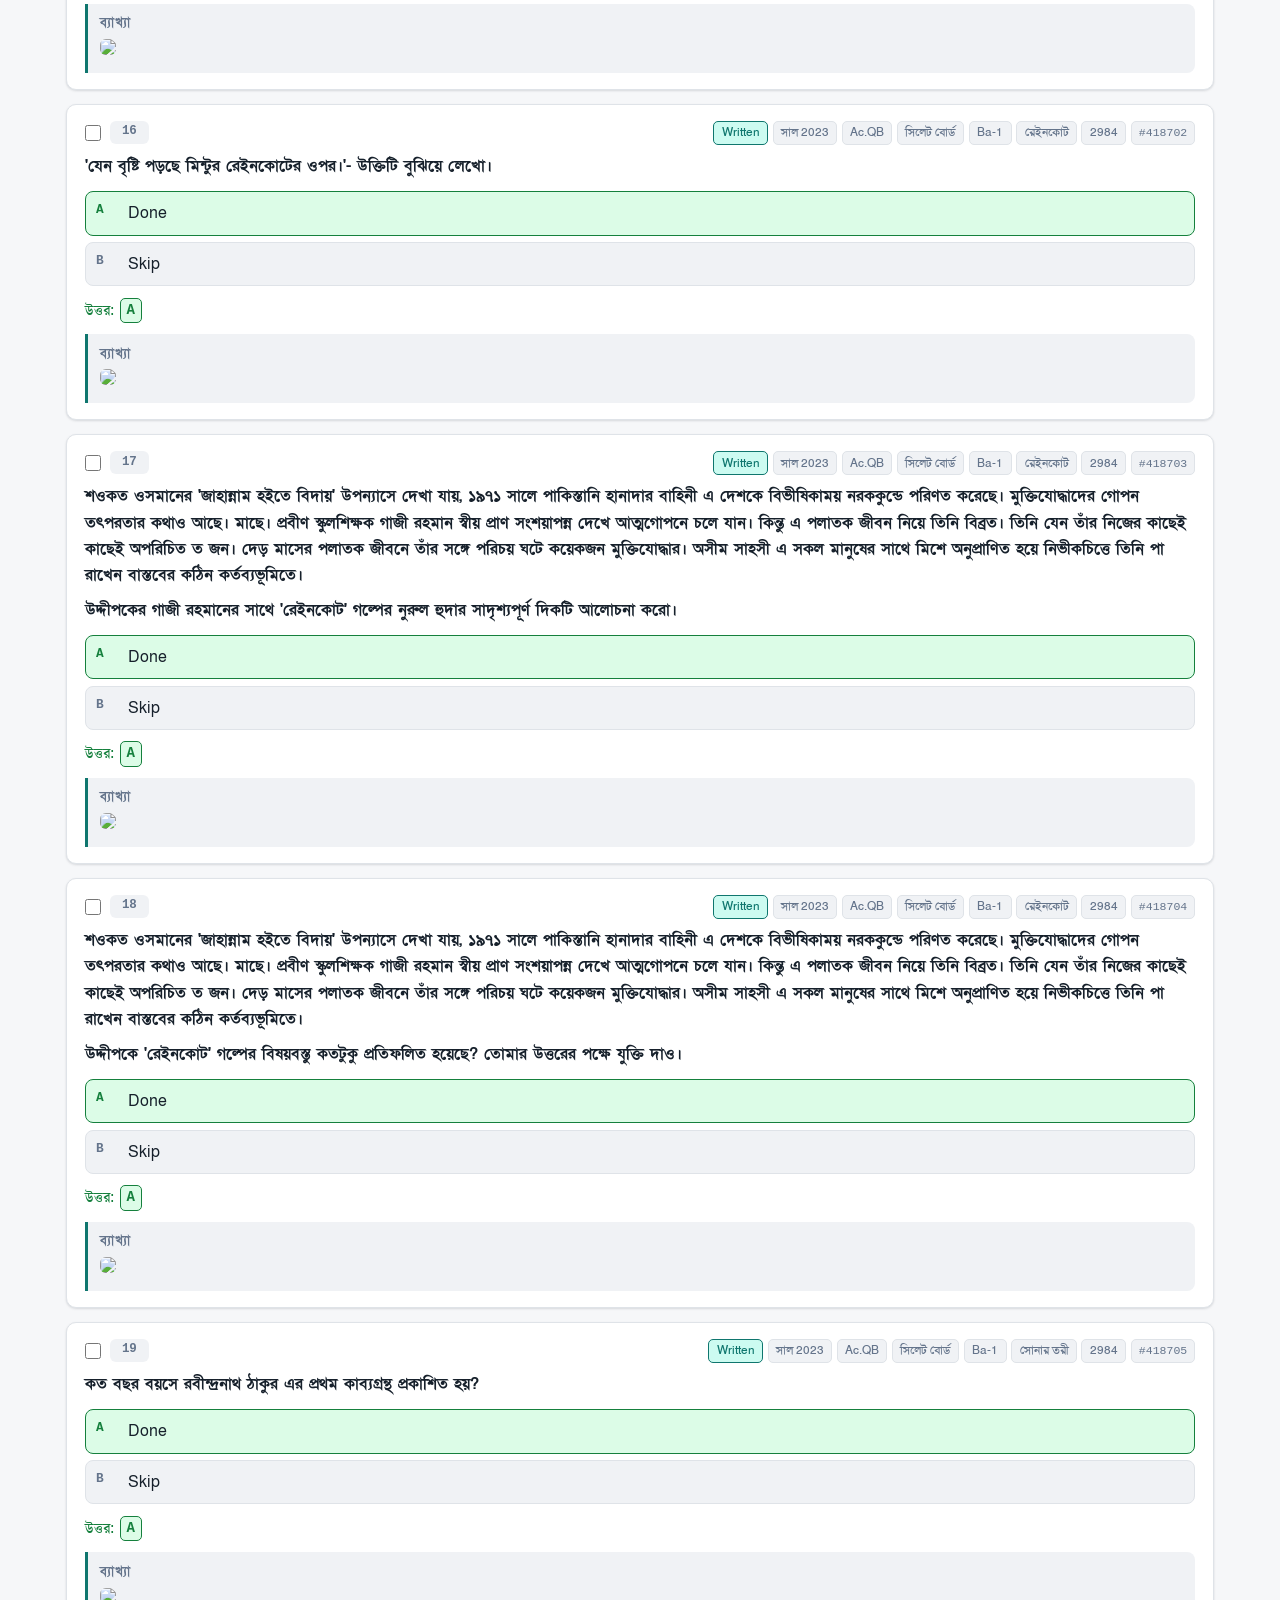
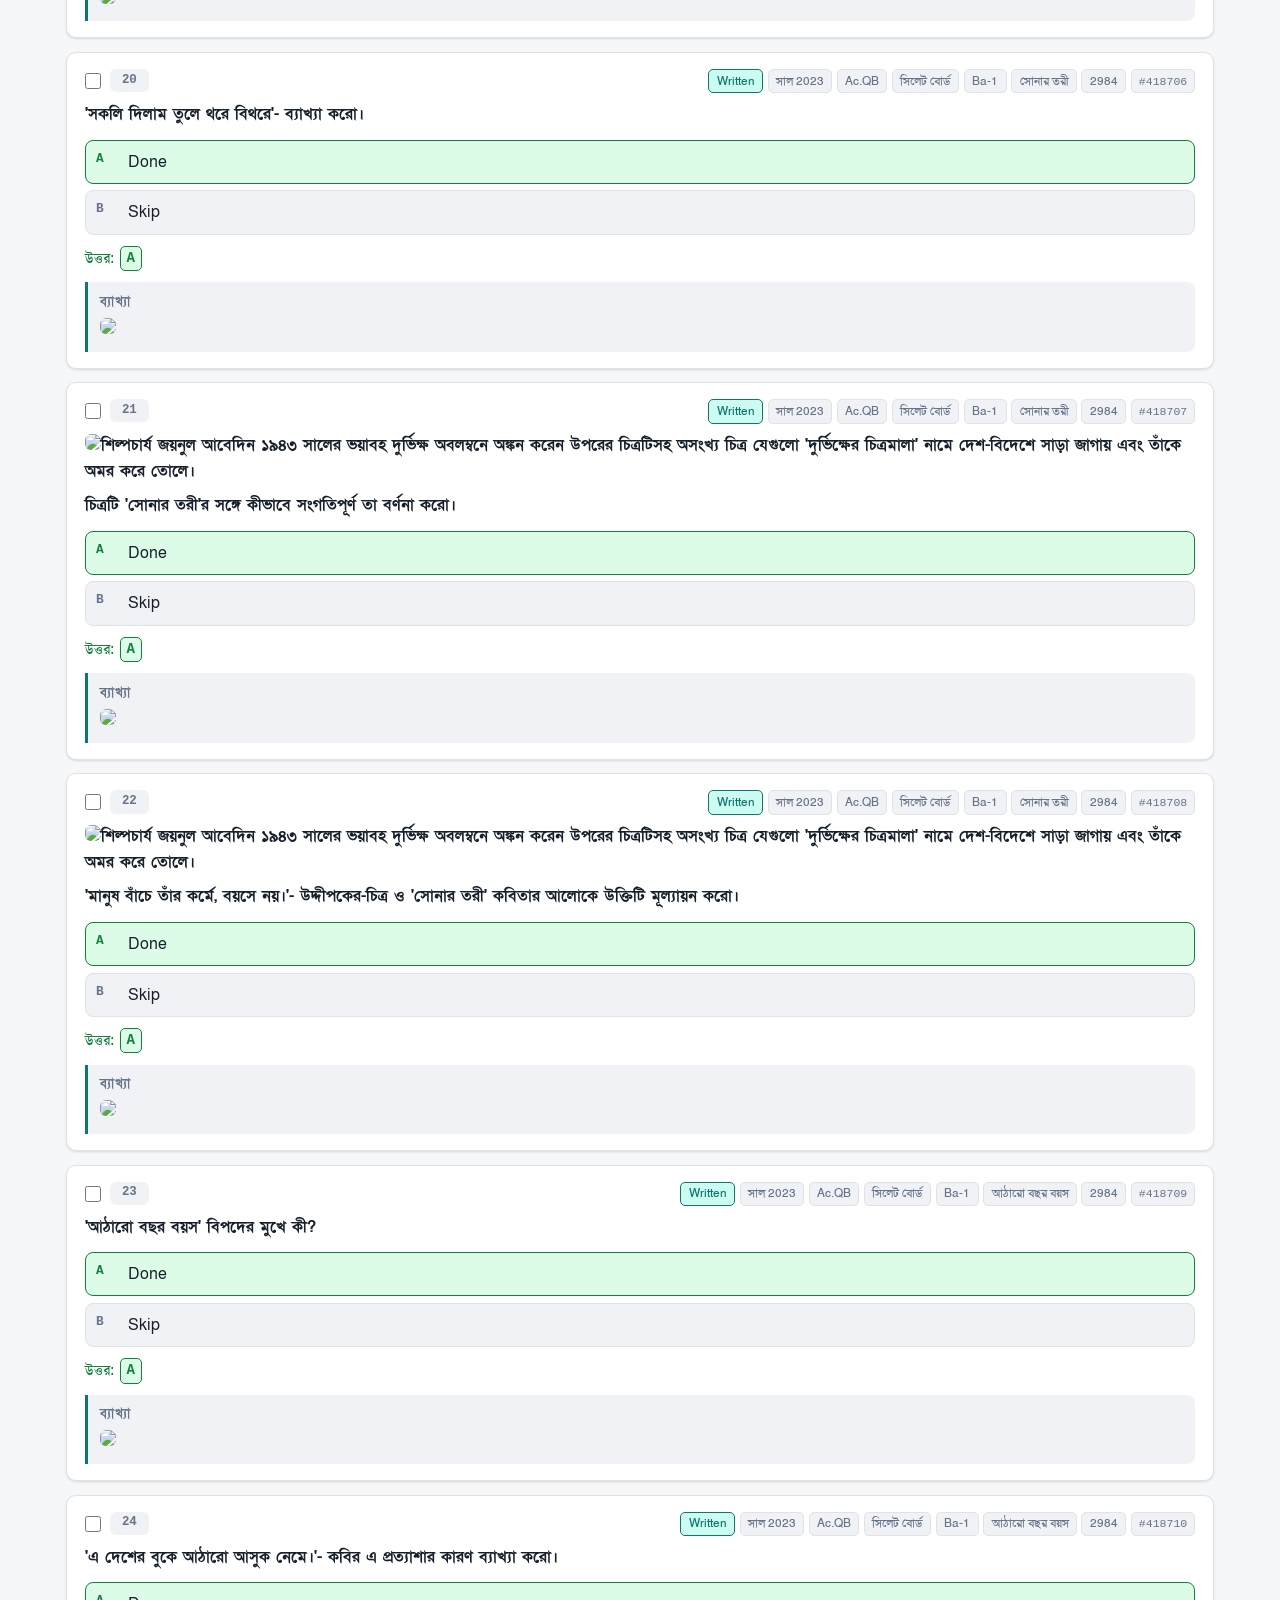
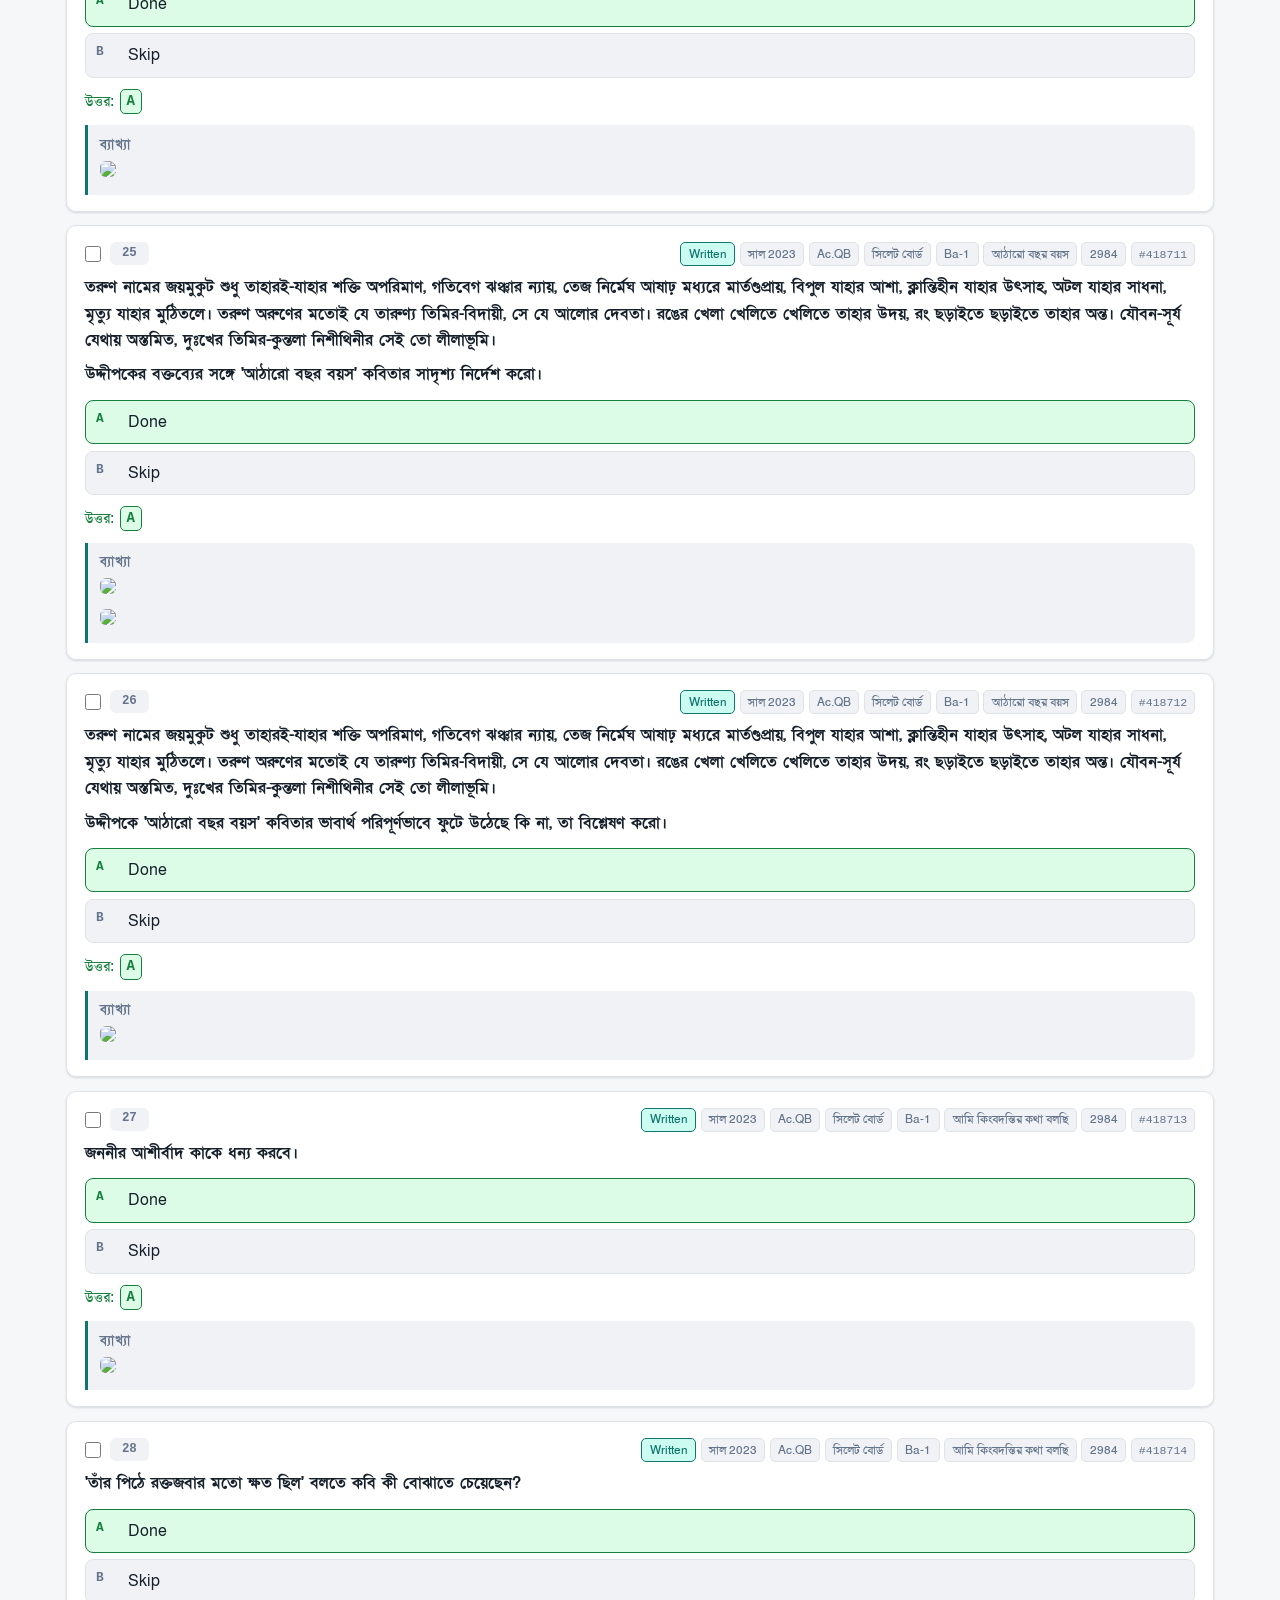
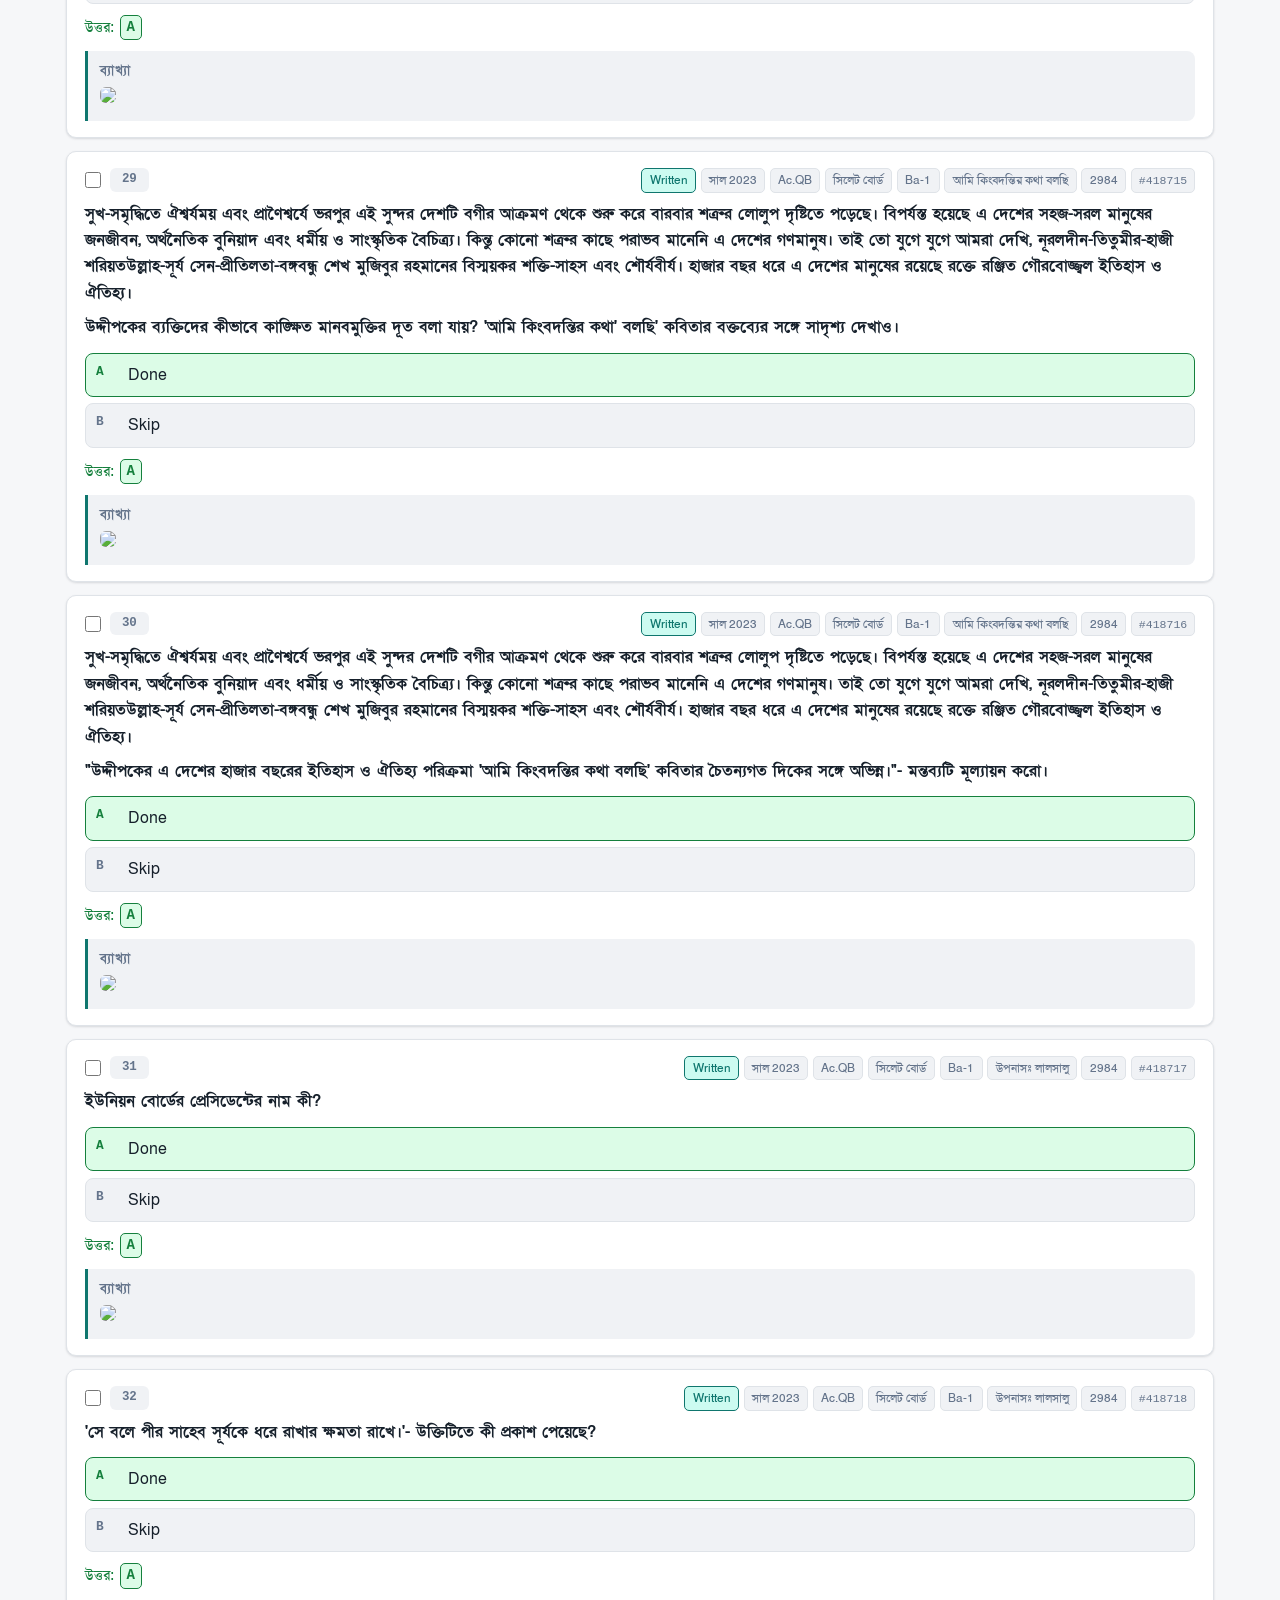
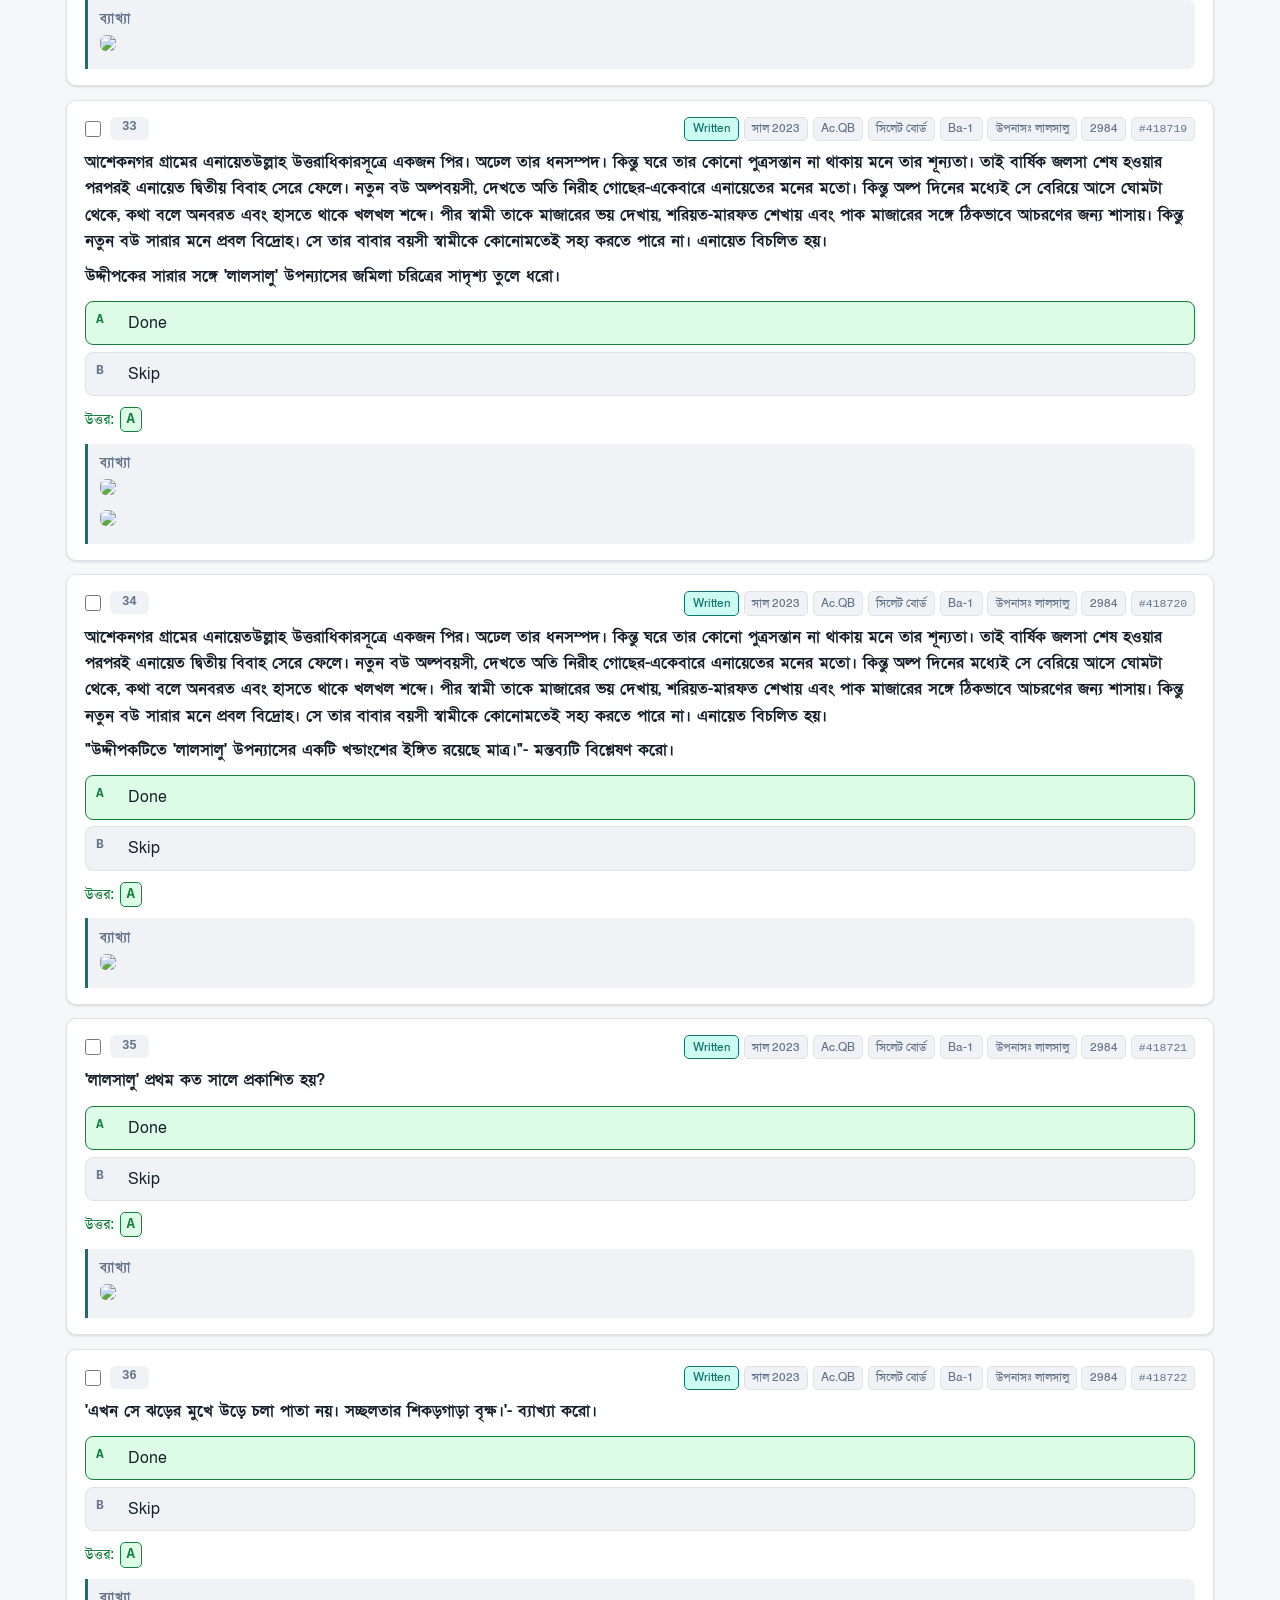
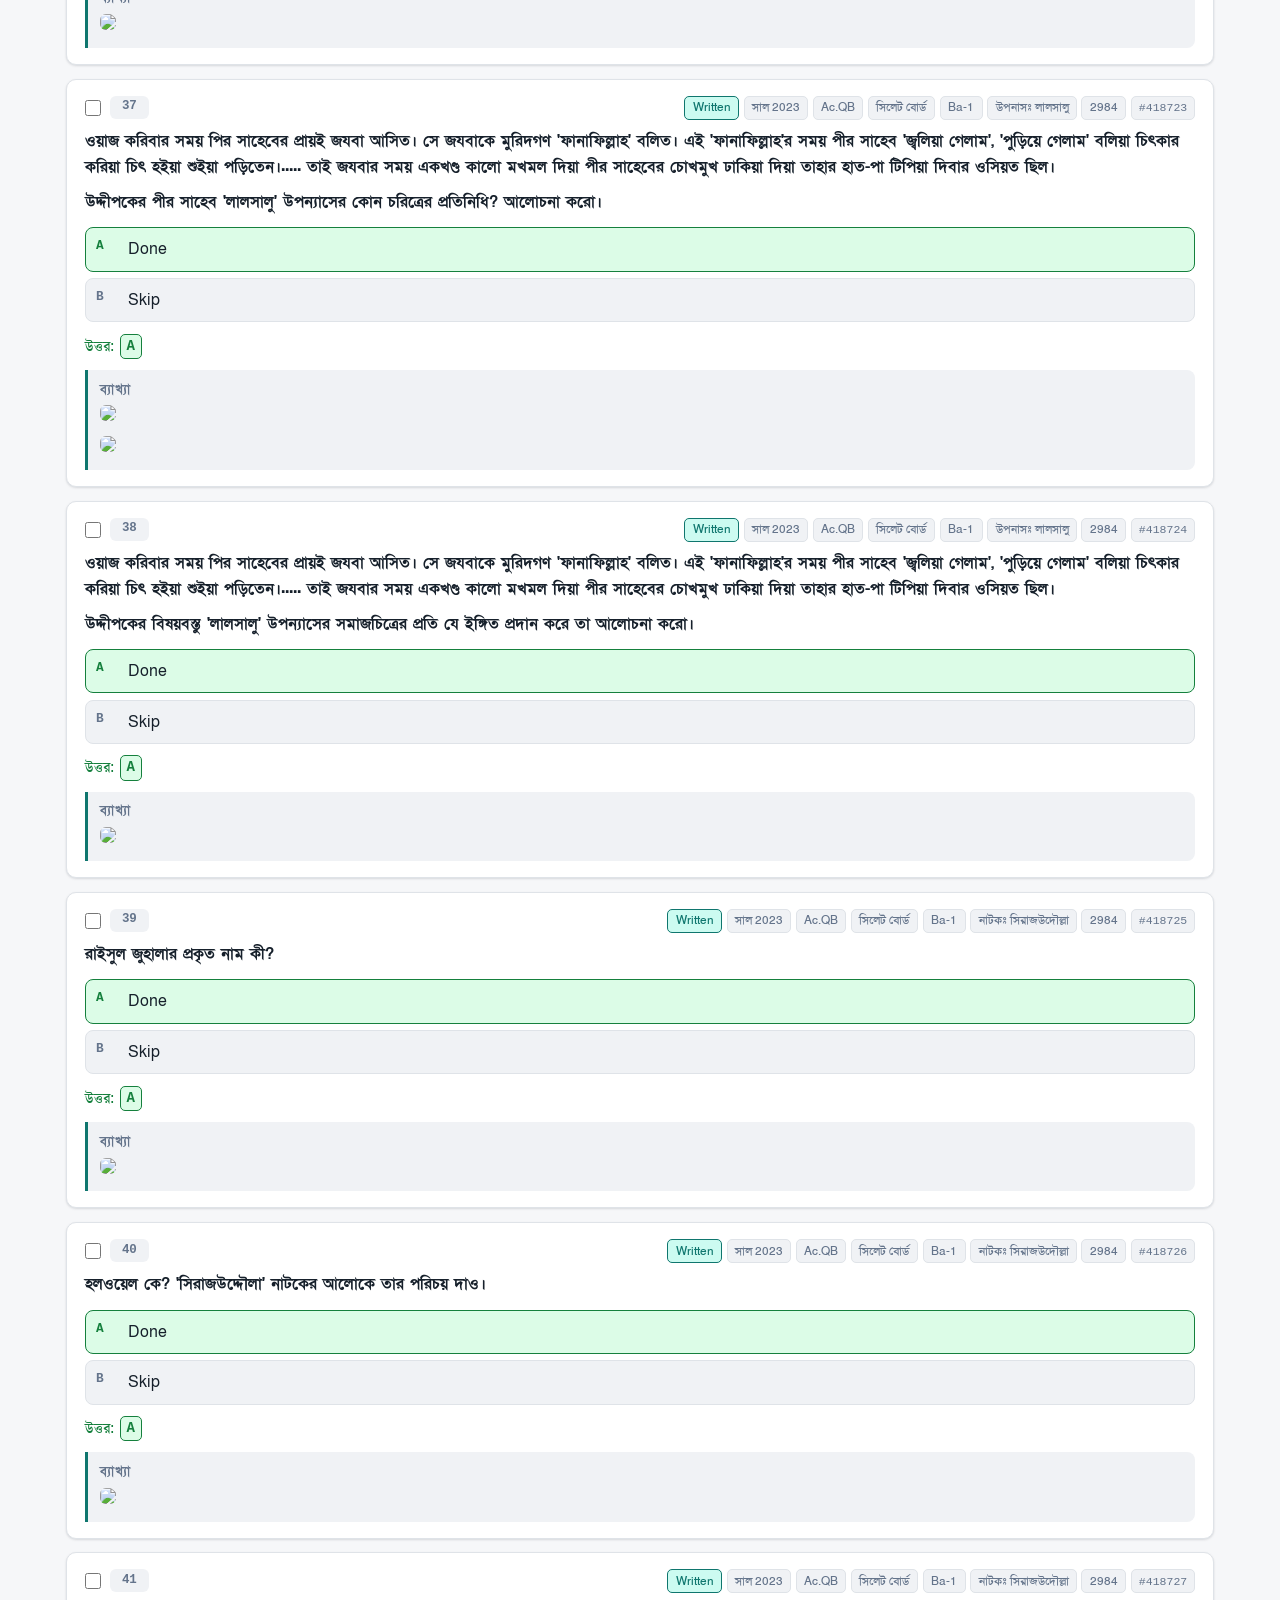
==== commit ff1e8910: "fix error" ====
--- a/index.html
+++ b/index.html
@@ -20,7 +20,7 @@
     <button class="icon-btn" id="answersBtn" aria-pressed="true" title="উত্তর দেখান/লুকান (a)"><span class="ic" id="answersIco" data-ic="eyeOff"></span><span id="answersLbl">উত্তর লুকান</span></button>
     <button class="icon-btn" id="shuffleBtn" title="বর্তমান ফলাফল এলোমেলো করুন"><span class="ic" data-ic="shuffle"></span>এলোমেলো</button>
     <button class="icon-btn" id="csvBtn" title="বর্তমান ফলাফল CSV ফাইলে নামান"><span class="ic" data-ic="download"></span>CSV</button>
-    <button class="icon-btn" id="csvImportBtn" title="নিজের Rayvila CSV আপলোড করে PDF বানান"><span class="ic" data-ic="upload"></span>CSV → PDF</button>
+    <a class="icon-btn" id="csvImportBtn" href="csv-pdf.html" target="_blank" rel="noopener" title="আলাদা পেজে CSV থেকে PDF বানান"><span class="ic" data-ic="upload"></span>CSV → PDF</a>
     <button class="icon-btn" id="papersBtn" title="সেভ করা প্রশ্ন সমূহ — আবার PDF তৈরি বা এডিট করুন"><span class="ic" data-ic="bookmark"></span>সেভ প্রশ্ন সমূহ <span class="pill" id="papersCount">০</span></button>
     <button class="icon-btn" id="resetBtn" title="সব ফিল্টার মুছুন"><span class="ic" data-ic="rotateCcw"></span>রিসেট</button>
     <button class="icon-btn icon-only" id="themeBtn" title="থিম বদলান" aria-label="থিম বদলান"><span class="ic" id="themeIco" data-ic="moon"></span></button>
@@ -222,63 +222,6 @@
       <button class="icon-btn" id="selExpCancel">বাতিল</button>
     </div>
     <p class="modal-note" id="selExpNote"></p>
-  </div>
-</div>
-
-<div class="modal-back" id="csvImportModal" hidden>
-  <div class="modal pdf-modal csv-modal" role="dialog" aria-modal="true" aria-labelledby="csvImportHead">
-    <div class="pdf-form-head">
-      <div class="pdf-head-row">
-        <span class="pdf-head-ico"><span class="ic" data-ic="upload"></span></span>
-        <div class="pdf-head-txt">
-          <h3 id="csvImportHead">CSV থেকে PDF <span class="pdf-head-badge">CSV</span></h3>
-          <p class="pdf-head-sub">নিজের Rayvila CSV দিন — ফাইলটি শুধু এই ব্রাউজারেই প্রসেস হবে।</p>
-        </div>
-        <button type="button" class="icon-btn icon-only csv-close" id="csvImportClose" title="বন্ধ করুন" aria-label="বন্ধ করুন"><span class="ic" data-ic="x"></span></button>
-      </div>
-    </div>
-
-    <div class="pdf-form-body">
-      <section class="pdf-sec">
-        <div class="pdf-sec-head">
-          <span class="pdf-sec-ico"><span class="ic" data-ic="fileText"></span></span>
-          <div>
-            <h4>CSV ফাইল</h4>
-            <p>Rayvila ১০-কলাম ফরম্যাট সমর্থিত</p>
-          </div>
-        </div>
-        <div class="csv-drop" id="csvImportDrop" role="button" tabindex="0" aria-controls="csvImportFile" aria-label="CSV ফাইল বাছুন বা এখানে টেনে আনুন">
-          <span class="csv-drop-ico"><span class="ic" data-ic="upload"></span></span>
-          <span class="csv-drop-title">CSV এখানে টেনে আনুন</span>
-          <span class="csv-drop-sub">অথবা <span class="pdf-pick"><span class="ic" data-ic="folderOpen"></span>ফাইল বাছুন</span></span>
-          <span class="csv-drop-file" id="csvImportFileName">কোনো ফাইল বাছা হয়নি</span>
-        </div>
-        <input type="file" id="csvImportFile" accept=".csv,text/csv,text/plain,application/vnd.ms-excel" class="pdf-file-input" aria-label="CSV ফাইল বাছুন">
-        <p class="modal-sub csv-format">কলাম: <code>questions, option1–option5, answer, explanation, type, section</code> <button type="button" class="csv-sample" id="csvImportSample">নমুনা CSV</button></p>
-        <p class="modal-sub csv-import-note" id="csvImportNote" aria-live="polite"></p>
-      </section>
-
-      <section class="pdf-sec csv-result" id="csvImportResult" hidden>
-        <div class="pdf-sec-head">
-          <span class="pdf-sec-ico"><span class="ic" data-ic="listChecks"></span></span>
-          <div>
-            <h4>ফাইল পরীক্ষা</h4>
-            <p id="csvImportSummary"></p>
-          </div>
-        </div>
-        <div class="csv-stats" id="csvImportStats"></div>
-        <div class="csv-preview" id="csvImportPreview"></div>
-        <div class="csv-warn" id="csvImportWarn" hidden></div>
-      </section>
-    </div>
-
-    <div class="pdf-form-foot">
-      <div class="modal-actions">
-        <button type="button" class="icon-btn" id="csvImportCancel"><span class="ic" data-ic="x"></span>বাতিল</button>
-        <button type="button" class="icon-btn primary" id="csvImportGo" disabled><span class="ic" data-ic="sliders"></span>PDF সেটিংস</button>
-      </div>
-      <p class="modal-note" id="csvImportFootNote">CSV-এর প্রশ্ন শুধু এই PDF-এর জন্য ব্যবহৃত হবে — প্রশ্নব্যাংকে যোগ হবে না।</p>
-    </div>
   </div>
 </div>
 
@@ -523,6 +466,26 @@
   </div>
 </div>
 
+<div class="pdf-progress" id="pdfProgress" hidden>
+  <div class="pdf-progress-card" role="dialog" aria-modal="true" aria-labelledby="pdfProgressHead">
+    <div class="pdf-progress-top">
+      <span class="pdf-progress-ico"><span class="ic" data-ic="fileText"></span></span>
+      <div class="pdf-progress-txt">
+        <h2 id="pdfProgressHead">PDF তৈরি হচ্ছে</h2>
+        <p id="pdfProgressPhase">প্রস্তুত হচ্ছে…</p>
+      </div>
+      <strong class="pdf-progress-pct" id="pdfProgressPct">০%</strong>
+    </div>
+    <div class="pdf-progress-track" id="pdfProgressBar" role="progressbar" aria-valuemin="0" aria-valuemax="100" aria-valuenow="0">
+      <span class="pdf-progress-fill" id="pdfProgressFill"></span>
+    </div>
+    <div class="pdf-progress-foot">
+      <span id="pdfProgressDetail">অনুগ্রহ করে অপেক্ষা করুন…</span>
+      <span id="pdfProgressLive" aria-live="polite"></span>
+    </div>
+  </div>
+</div>
+
 <div id="paper" aria-hidden="true"></div>
 
 <script src="vendor/html2pdf.bundle.min.js"></script>
--- a/styles.css
+++ b/styles.css
@@ -105,6 +105,7 @@
   justify-content: center;
   gap: .38rem;
 }
+a.icon-btn { text-decoration: none; }
 .icon-btn .ic { display: inline-flex; width: 16px; height: 16px; flex: none; }
 .icon-btn .ic svg { display: block; width: 100%; height: 100%; }
 .icon-btn.icon-only { padding: .38rem .42rem; }
@@ -572,6 +573,85 @@
   z-index: 60;
 }
 .modal-back[hidden] { display: none; }
+body.pdf-progressing { overflow: hidden; }
+.pdf-progress {
+  position: fixed;
+  inset: 0;
+  z-index: 98;
+  display: grid;
+  place-items: center;
+  padding: 1rem;
+  background: rgba(8, 15, 22, .42);
+  backdrop-filter: blur(3px);
+}
+.pdf-progress[hidden] { display: none; }
+.pdf-progress-card {
+  width: min(460px, 100%);
+  padding: 1.15rem;
+  border: 1px solid var(--border);
+  border-radius: 14px;
+  background: var(--surface);
+  box-shadow: 0 18px 50px rgba(0, 0, 0, .22);
+}
+.pdf-progress-top {
+  display: flex;
+  align-items: flex-start;
+  gap: .7rem;
+}
+.pdf-progress-ico {
+  flex: none;
+  display: grid;
+  place-items: center;
+  width: 36px;
+  height: 36px;
+  border-radius: 10px;
+  background: var(--accent-soft);
+  color: var(--accent);
+}
+.pdf-progress-ico .ic { width: 18px; height: 18px; }
+.pdf-progress-txt { min-width: 0; }
+.pdf-progress-txt h2 {
+  margin: .1rem 0 .15rem;
+  font-size: 1rem;
+  line-height: 1.3;
+}
+.pdf-progress-txt p {
+  margin: 0;
+  color: var(--muted);
+  font-size: .76rem;
+  line-height: 1.45;
+}
+.pdf-progress-pct {
+  margin-left: auto;
+  color: var(--accent);
+  font-size: 1.35rem;
+  line-height: 1.2;
+  font-variant-numeric: tabular-nums;
+}
+.pdf-progress-track {
+  height: 10px;
+  margin: .9rem 0 .55rem;
+  overflow: hidden;
+  border-radius: 999px;
+  background: var(--surface-2);
+}
+.pdf-progress-fill {
+  display: block;
+  width: 0;
+  height: 100%;
+  border-radius: inherit;
+  background: linear-gradient(90deg, var(--accent), #14b8a6);
+  transition: width .25s ease;
+}
+.pdf-progress-foot {
+  display: flex;
+  justify-content: space-between;
+  gap: .5rem;
+  color: var(--muted);
+  font-size: .68rem;
+  line-height: 1.45;
+}
+.pdf-progress-foot #pdfProgressLive { color: var(--accent); font-weight: 600; }
 .modal {
   width: 100%;
   max-width: 430px;
@@ -1409,7 +1489,7 @@
 .pq-q { display: flex; align-items: flex-start; gap: 5px; margin: 0 0 3px; font-weight: 700; }
 .pq-n { flex: none; font-weight: 700; }
 .pq-body { flex: 1 1 auto; min-width: 0; }
-.pq-body img { max-width: 100%; height: auto; }
+.pq-body img { max-width: 100%; max-height: 210mm; height: auto; }
 .pq-body p { margin: 0 0 .2rem; }
 body.pdf-render.pdf-no-explain-images .pdf-page .psol-e img { display: none !important; }
 .pq-opts {
@@ -1422,7 +1502,7 @@
 .pq-opt p { margin: 0; }
 .pq-key { font-weight: 400; flex: none; }
 .pq-val { min-width: 0; }
-.pq-val img { max-width: 100%; height: auto; }
+.pq-val img { max-width: 100%; max-height: 90mm; height: auto; }
 .pdf-img-missing {
   display: inline-block;
   max-width: 100%;
@@ -1512,7 +1592,7 @@
 .psol-alabel { font-weight: 700; }
 .psol-e { margin: 0; color: #222; }
 .psol-e p { margin: 0 0 .2rem; }
-.psol img { max-width: 100%; height: auto; }
+.psol img { max-width: 100%; max-height: 210mm; height: auto; }
 
 .pdf-prev-back { z-index: 70; padding: .5rem; }
 .pdf-prev {
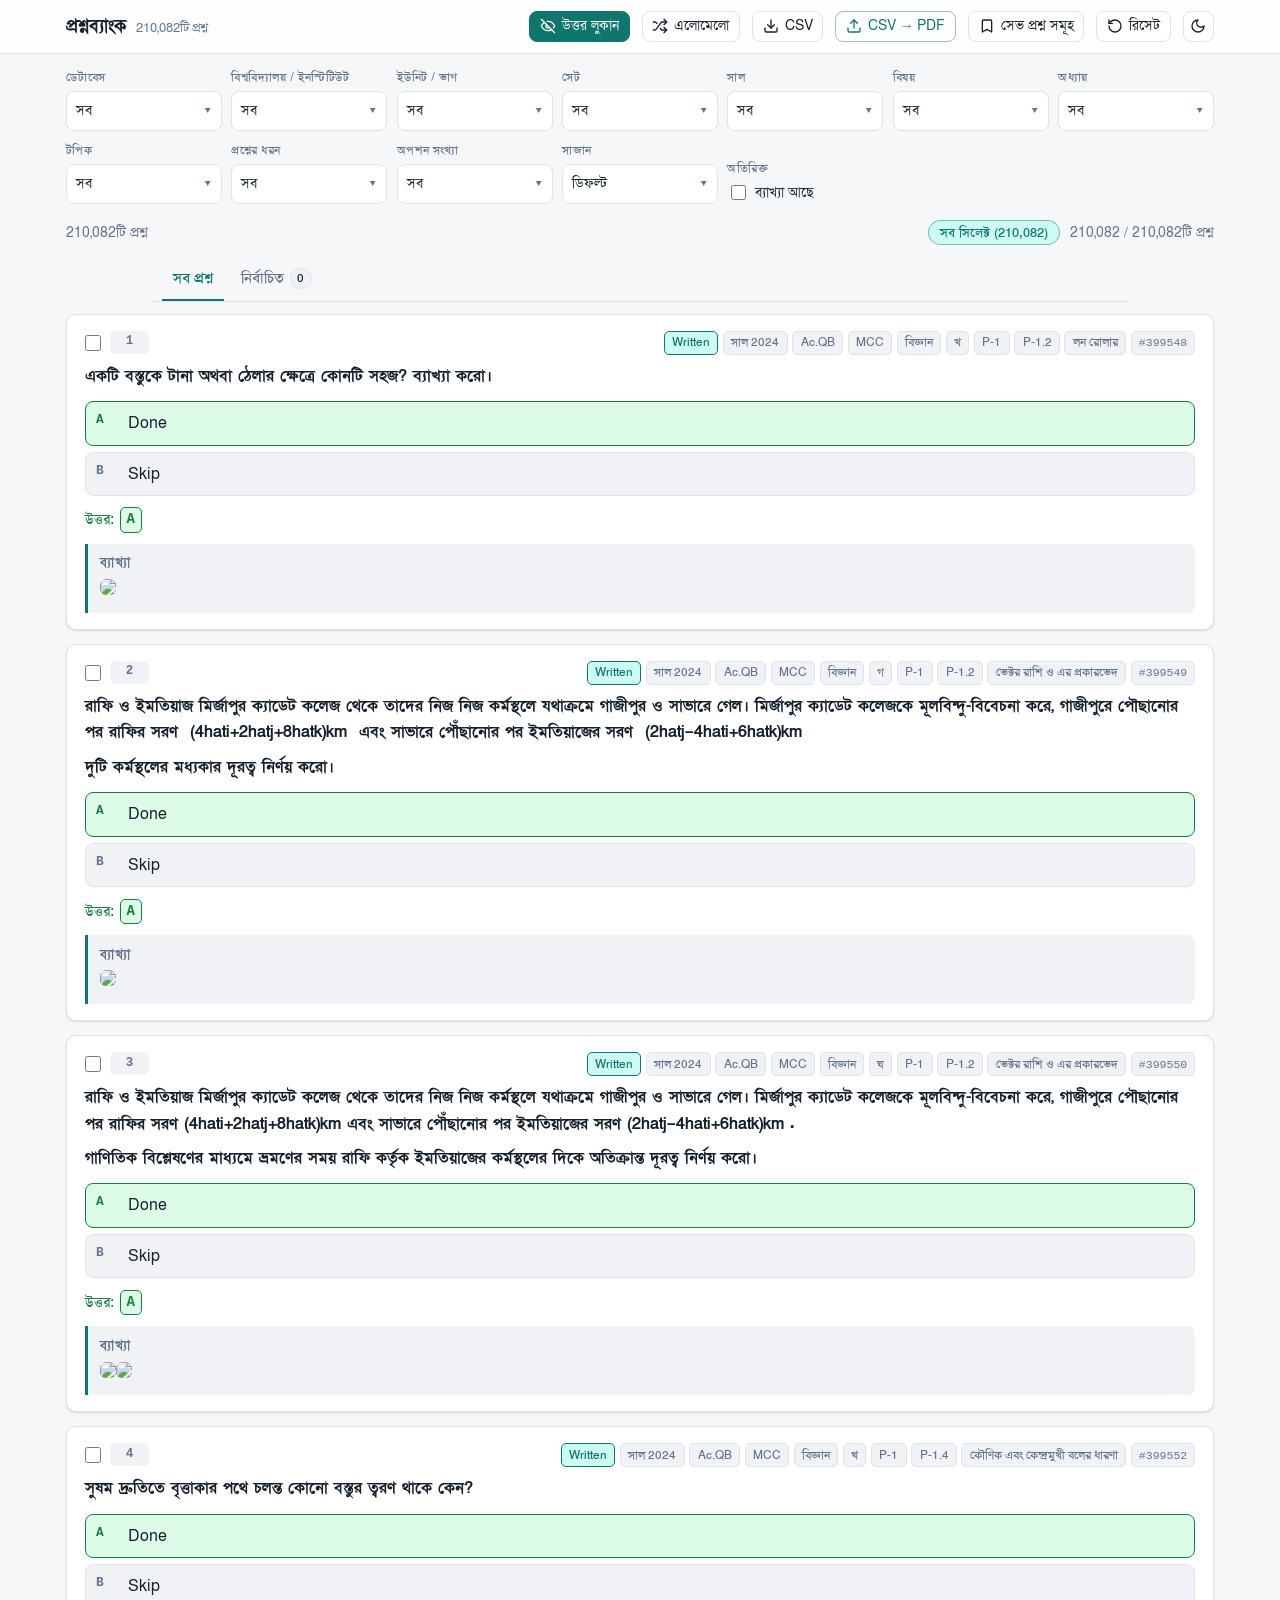
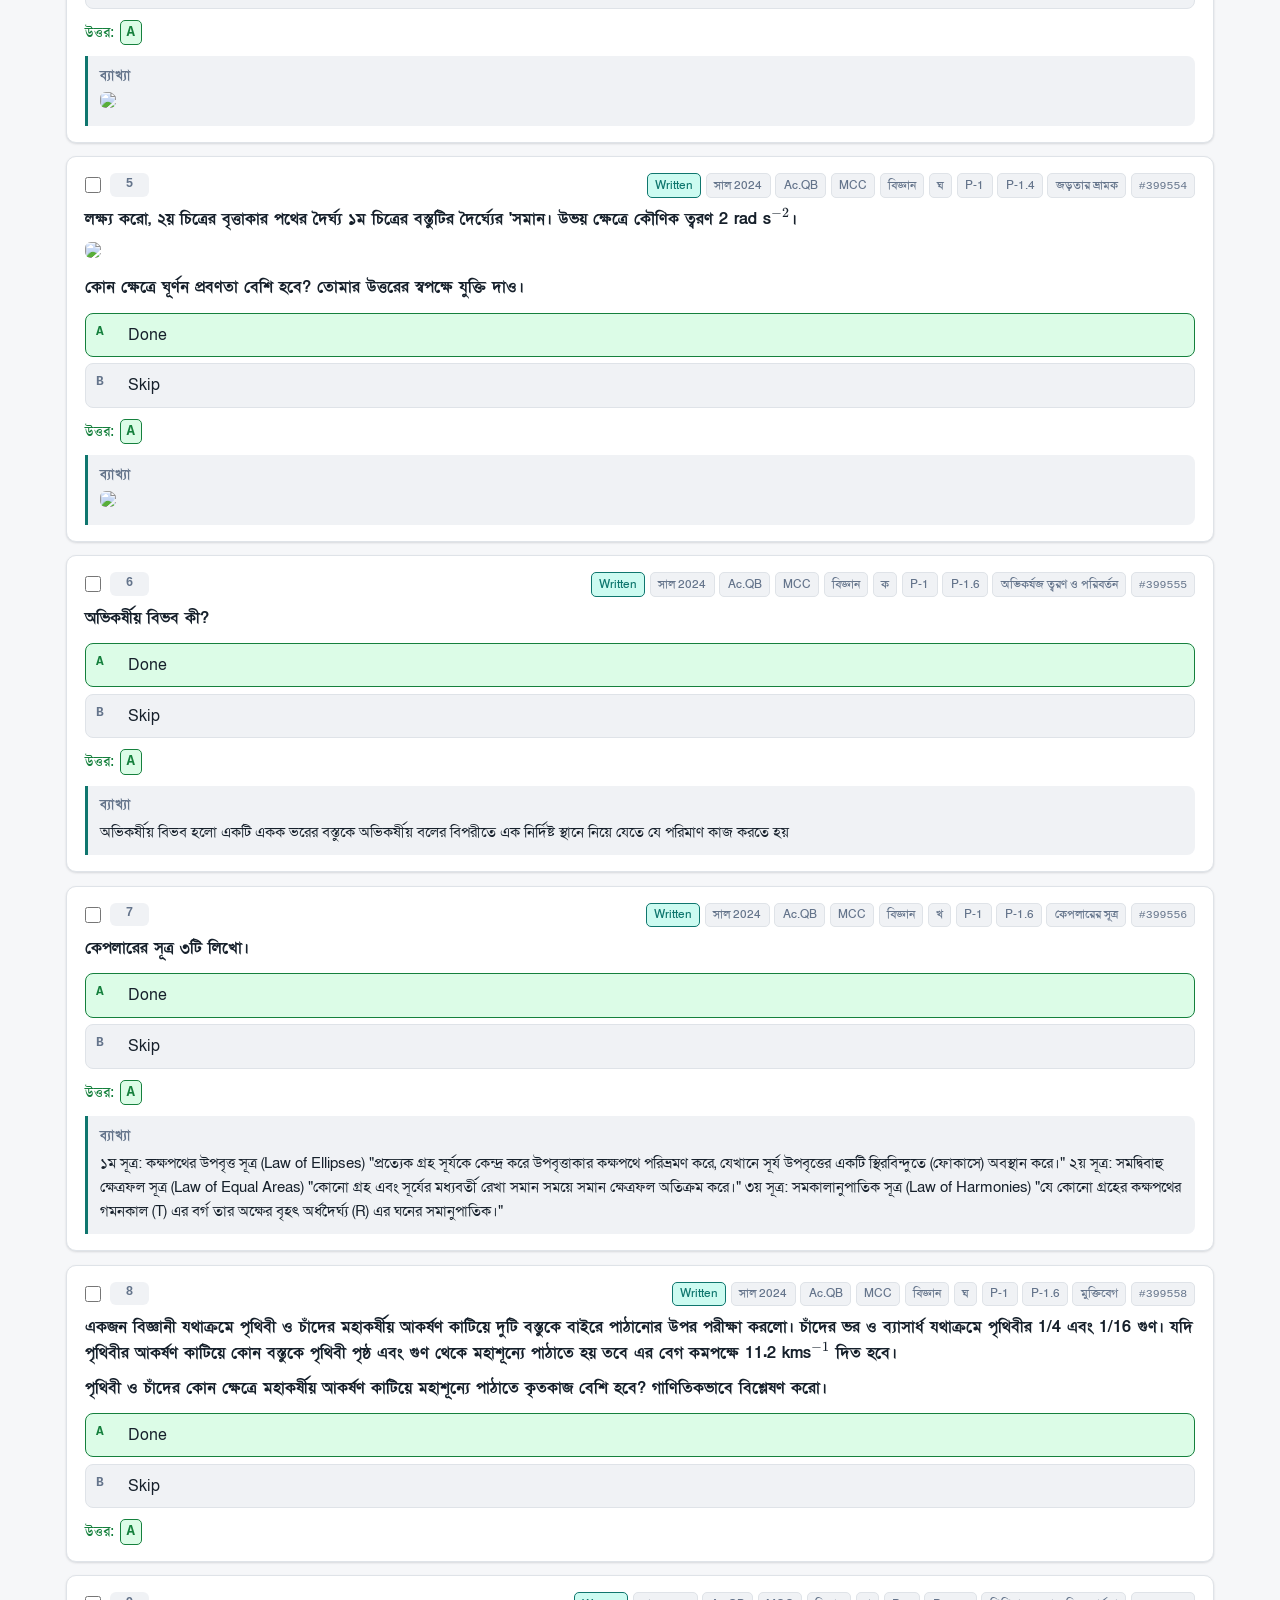
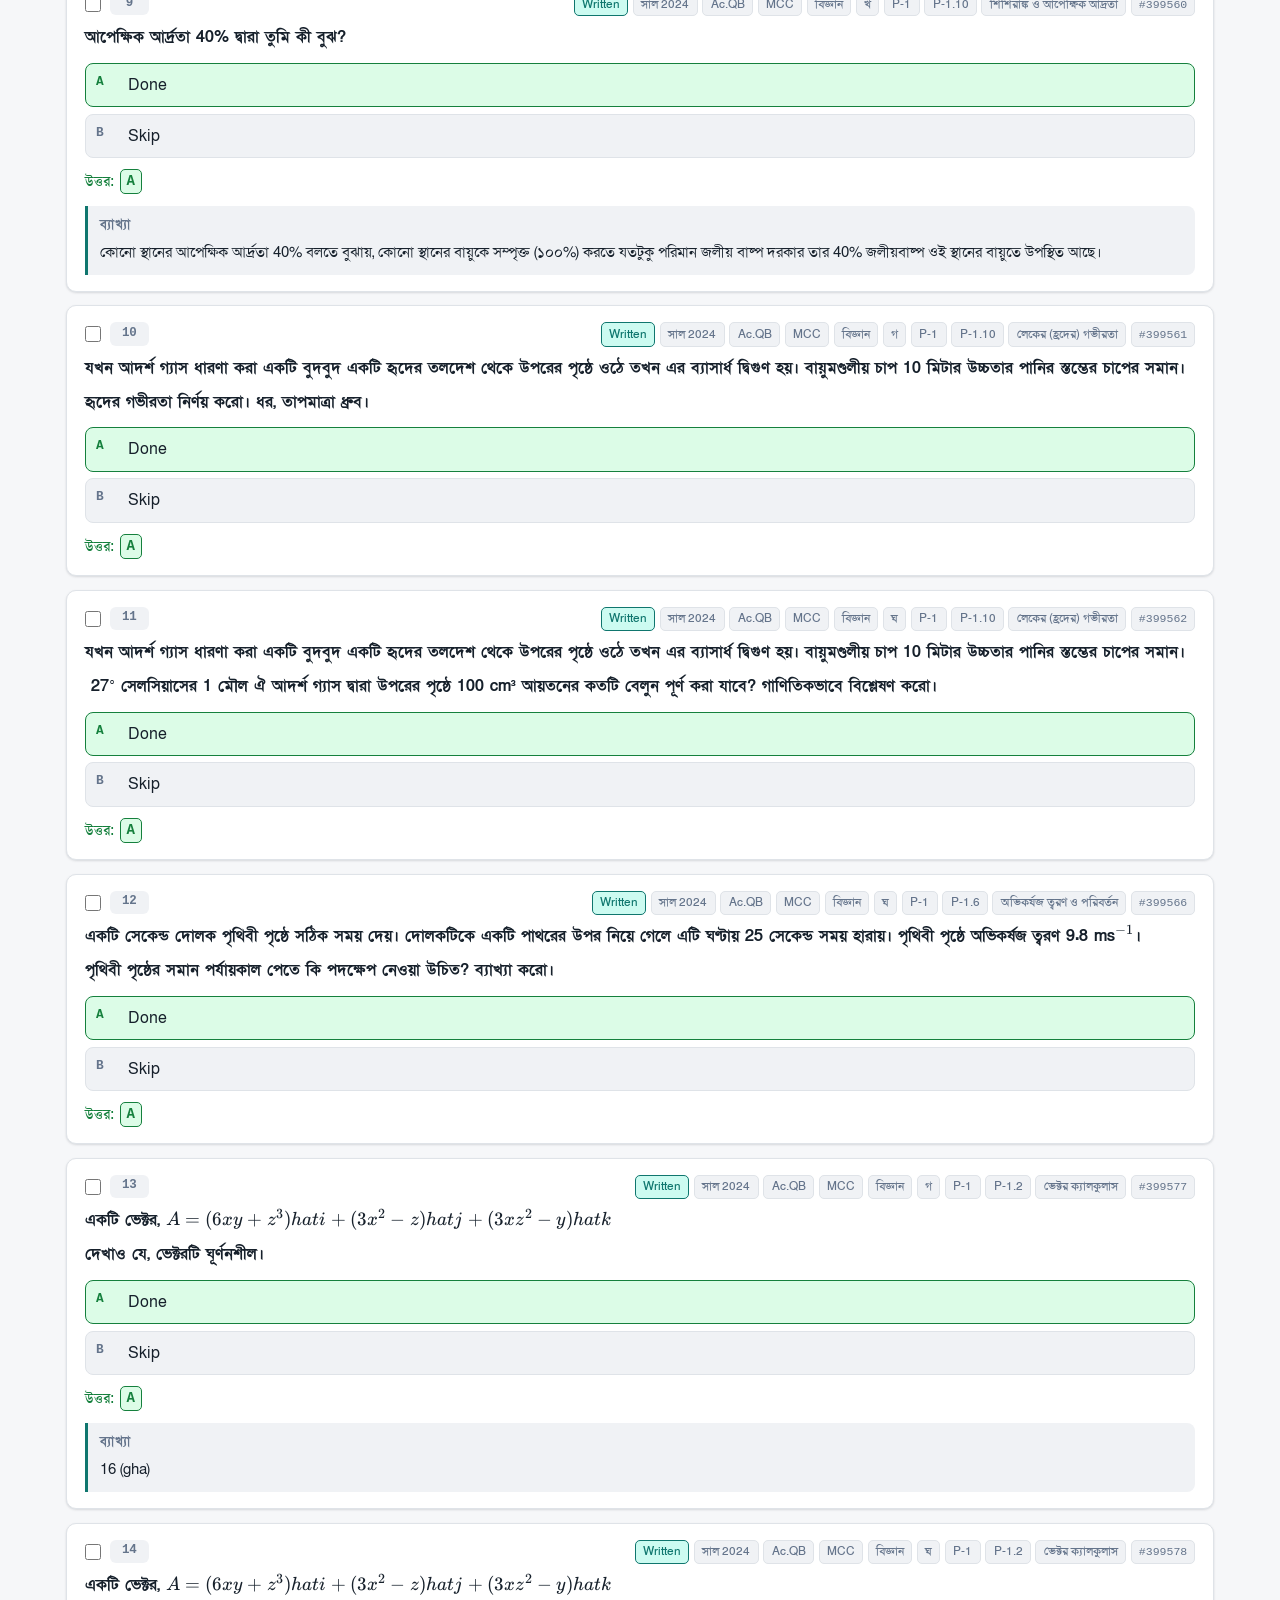
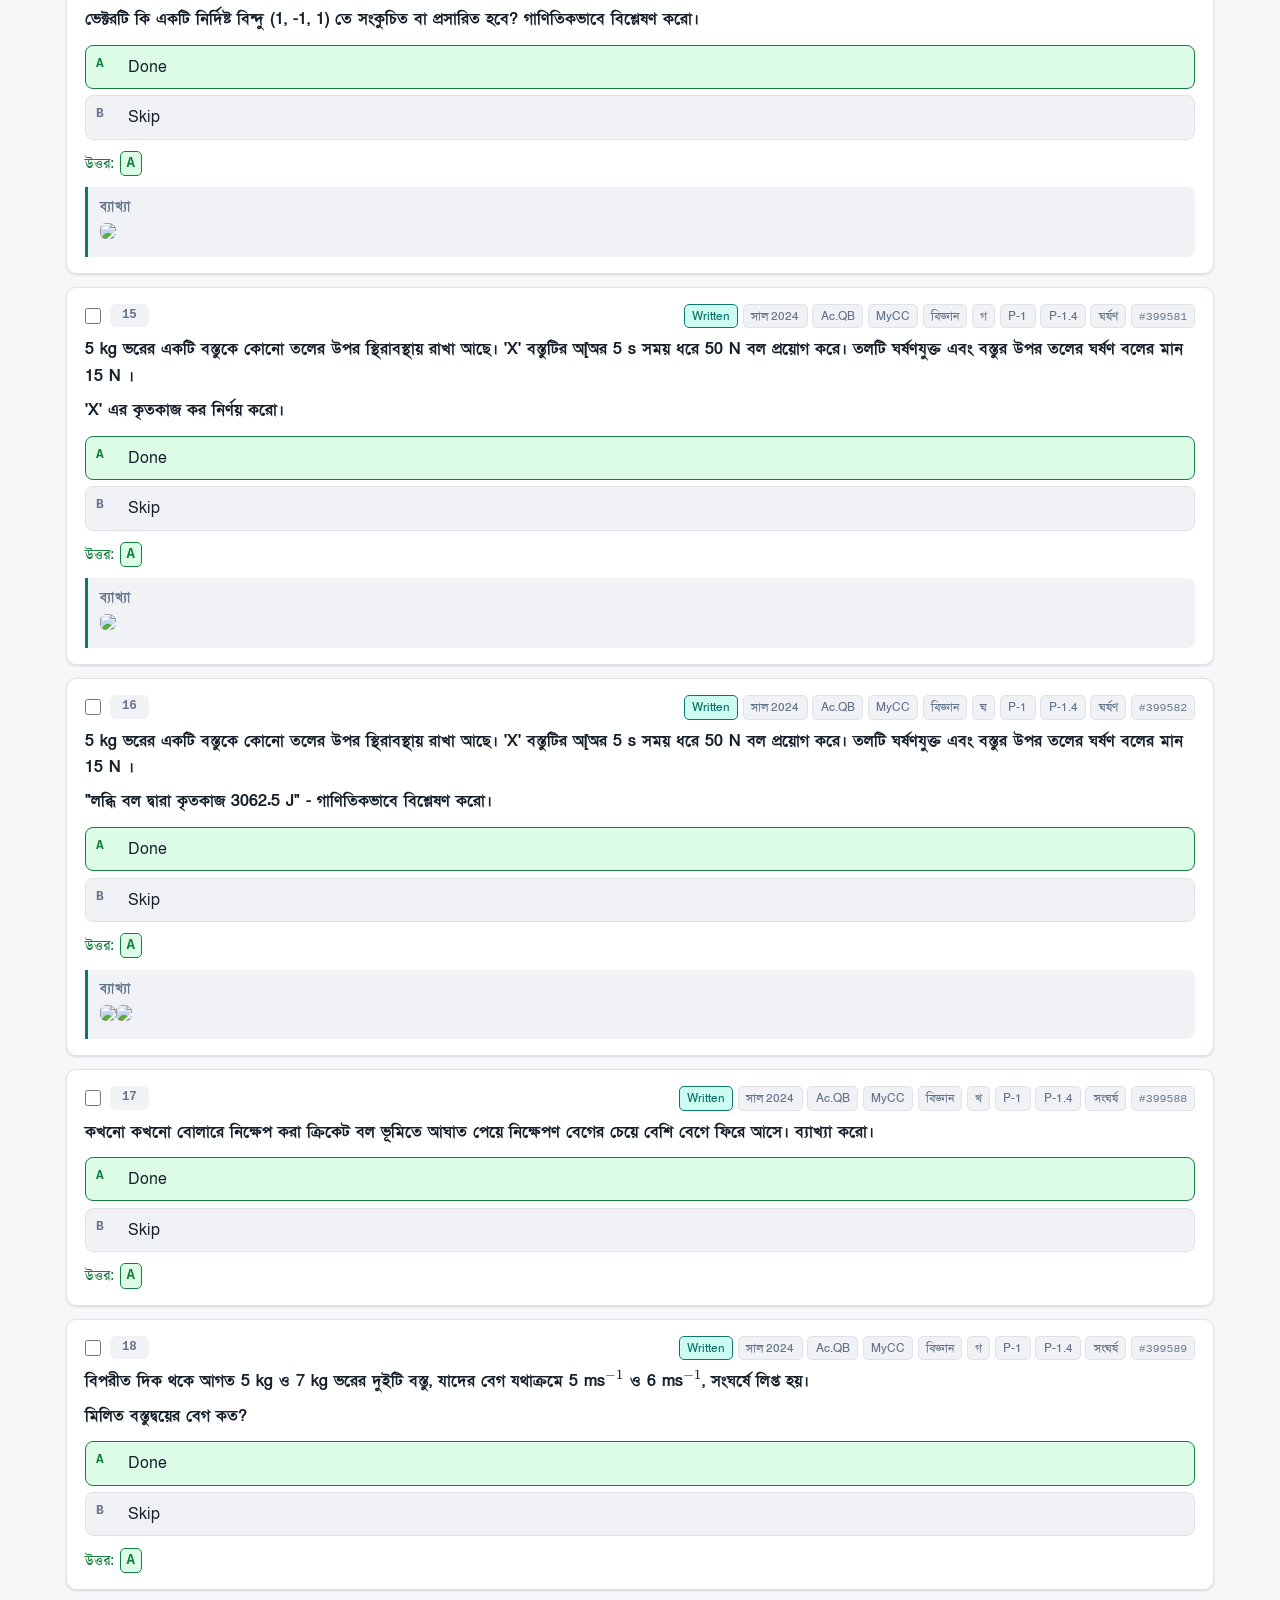
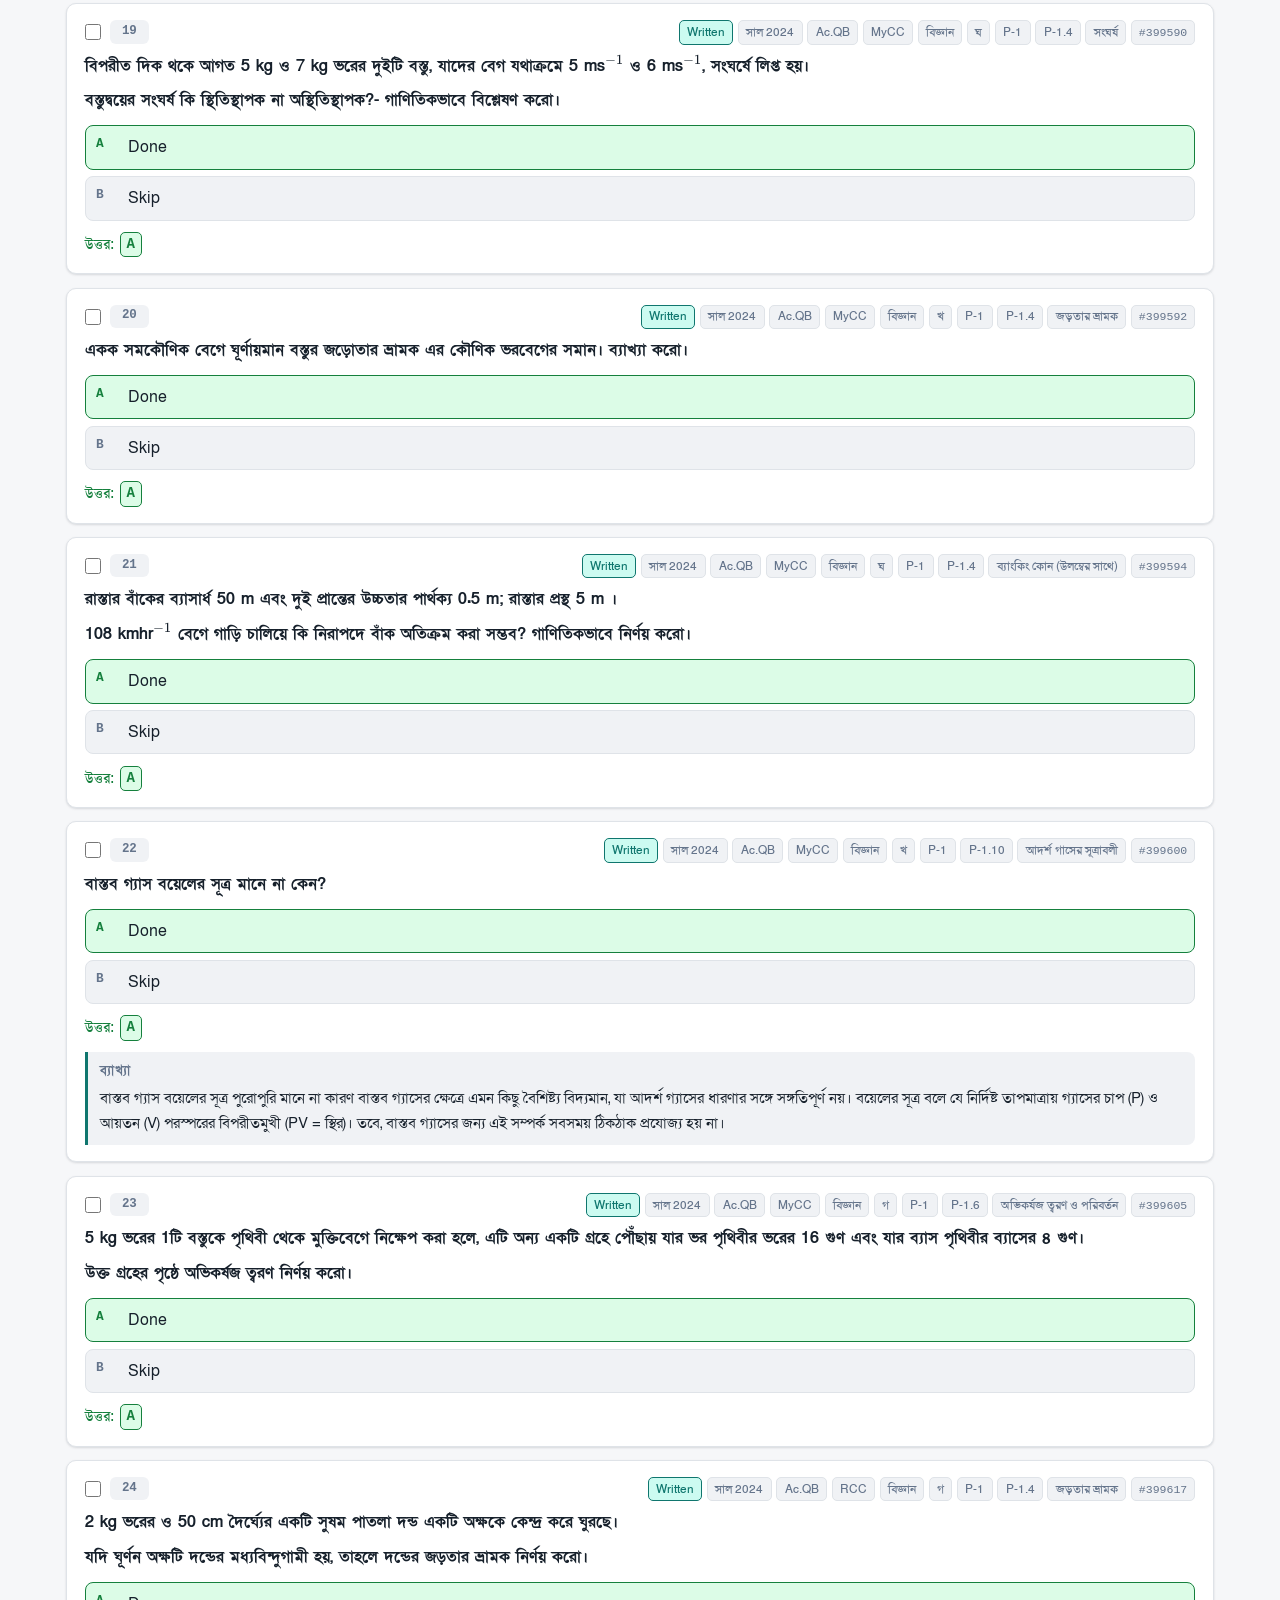
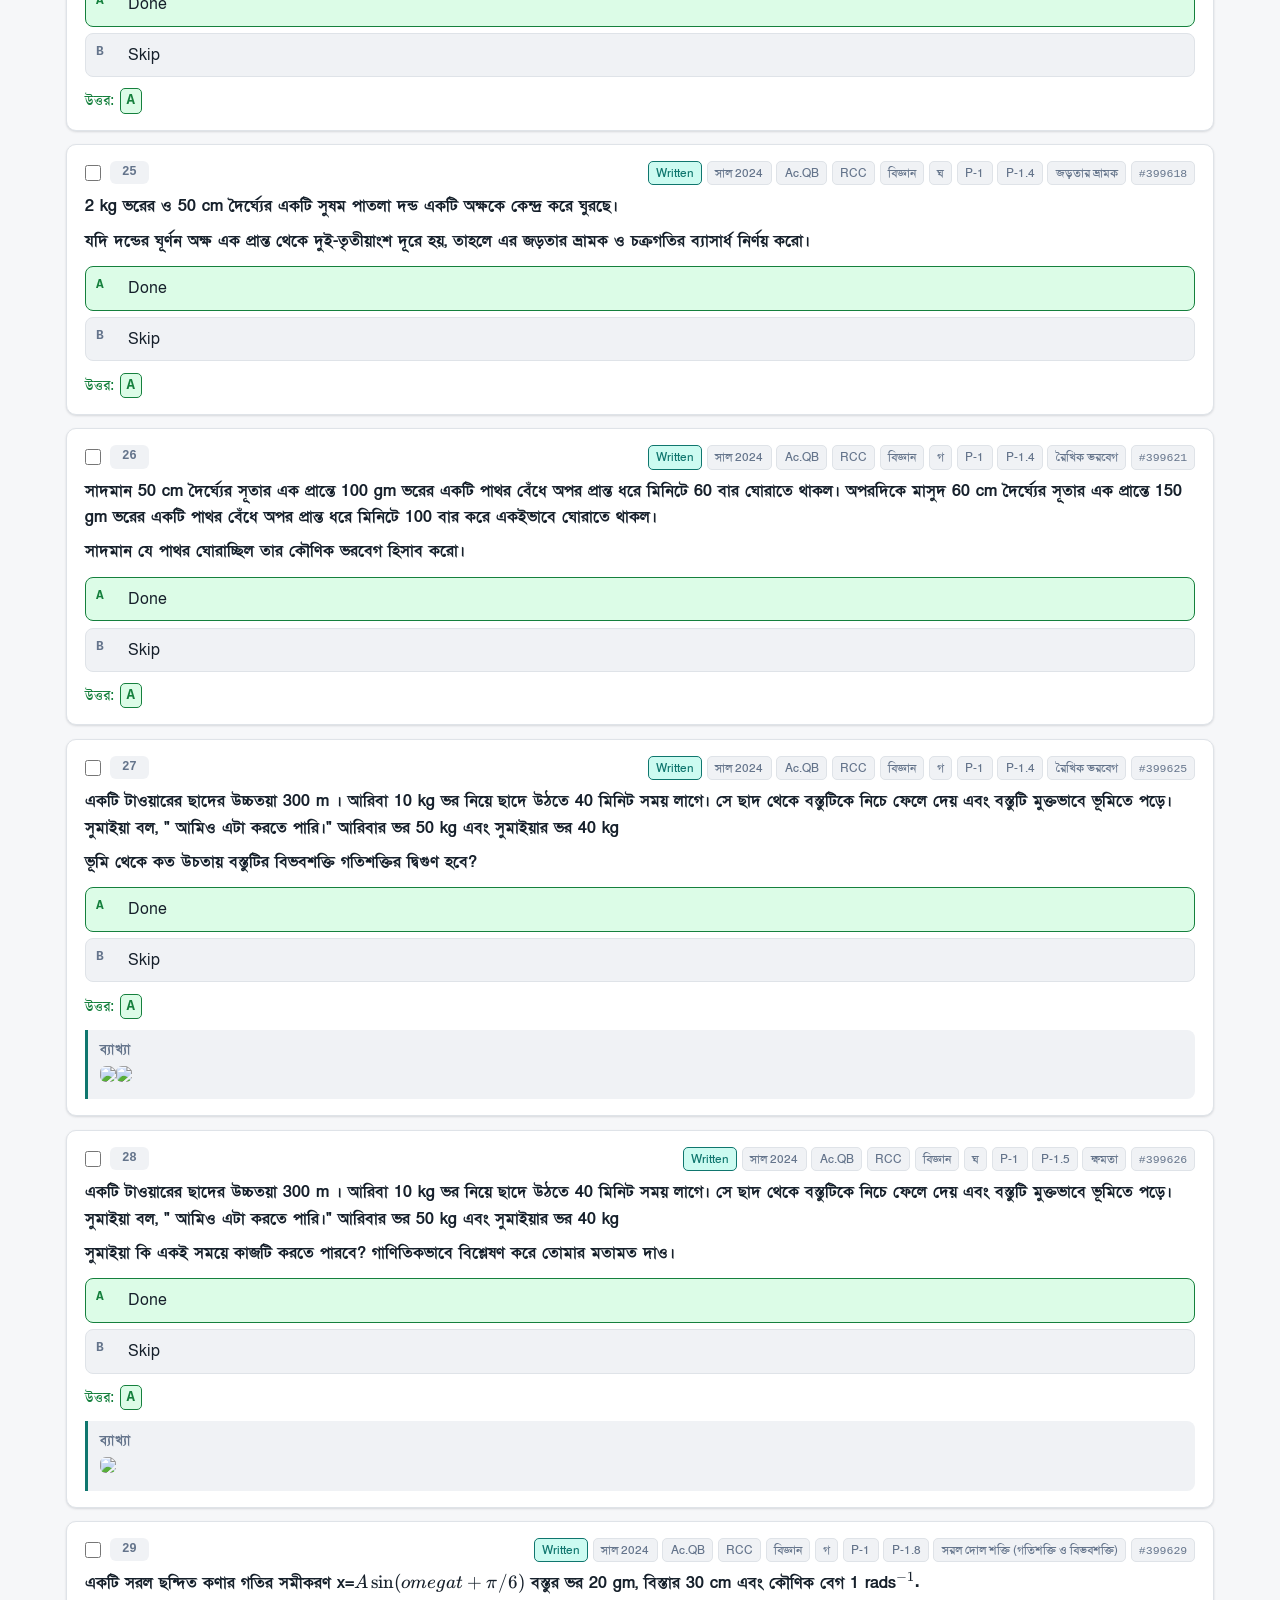
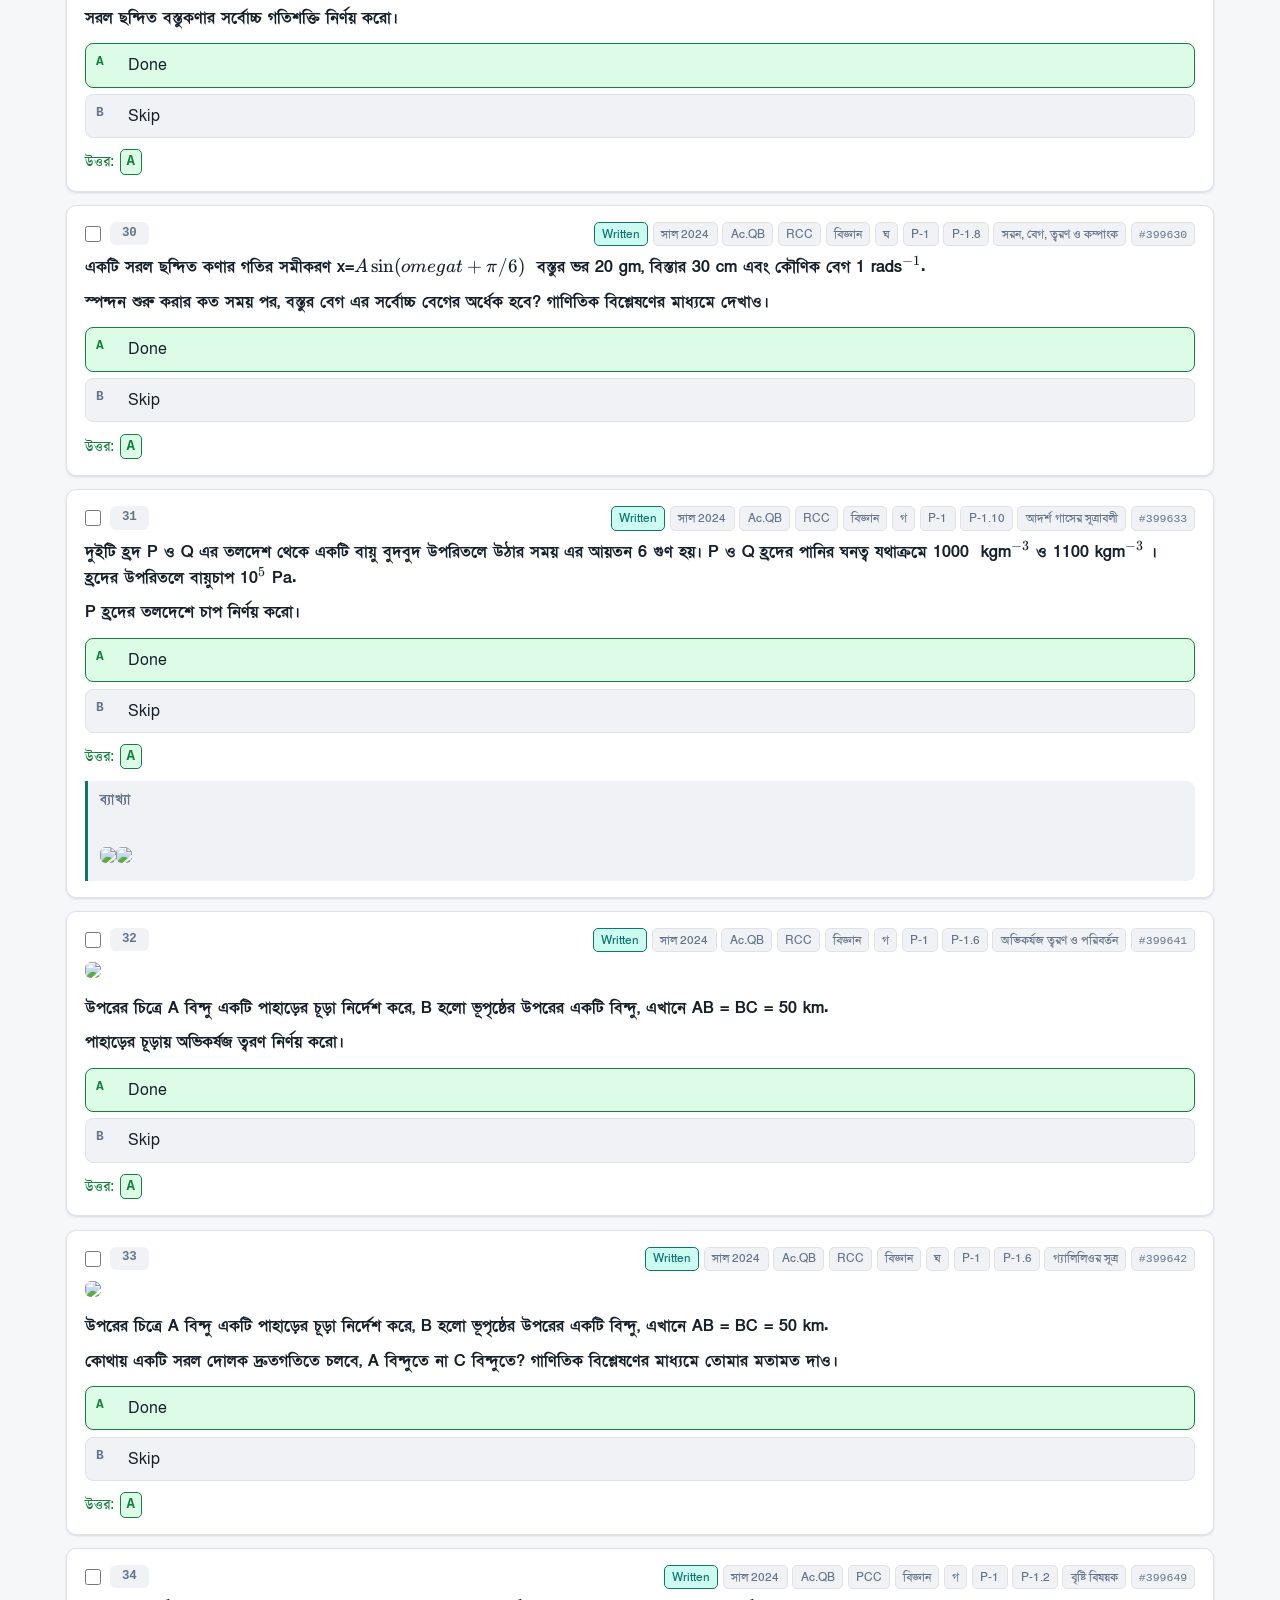
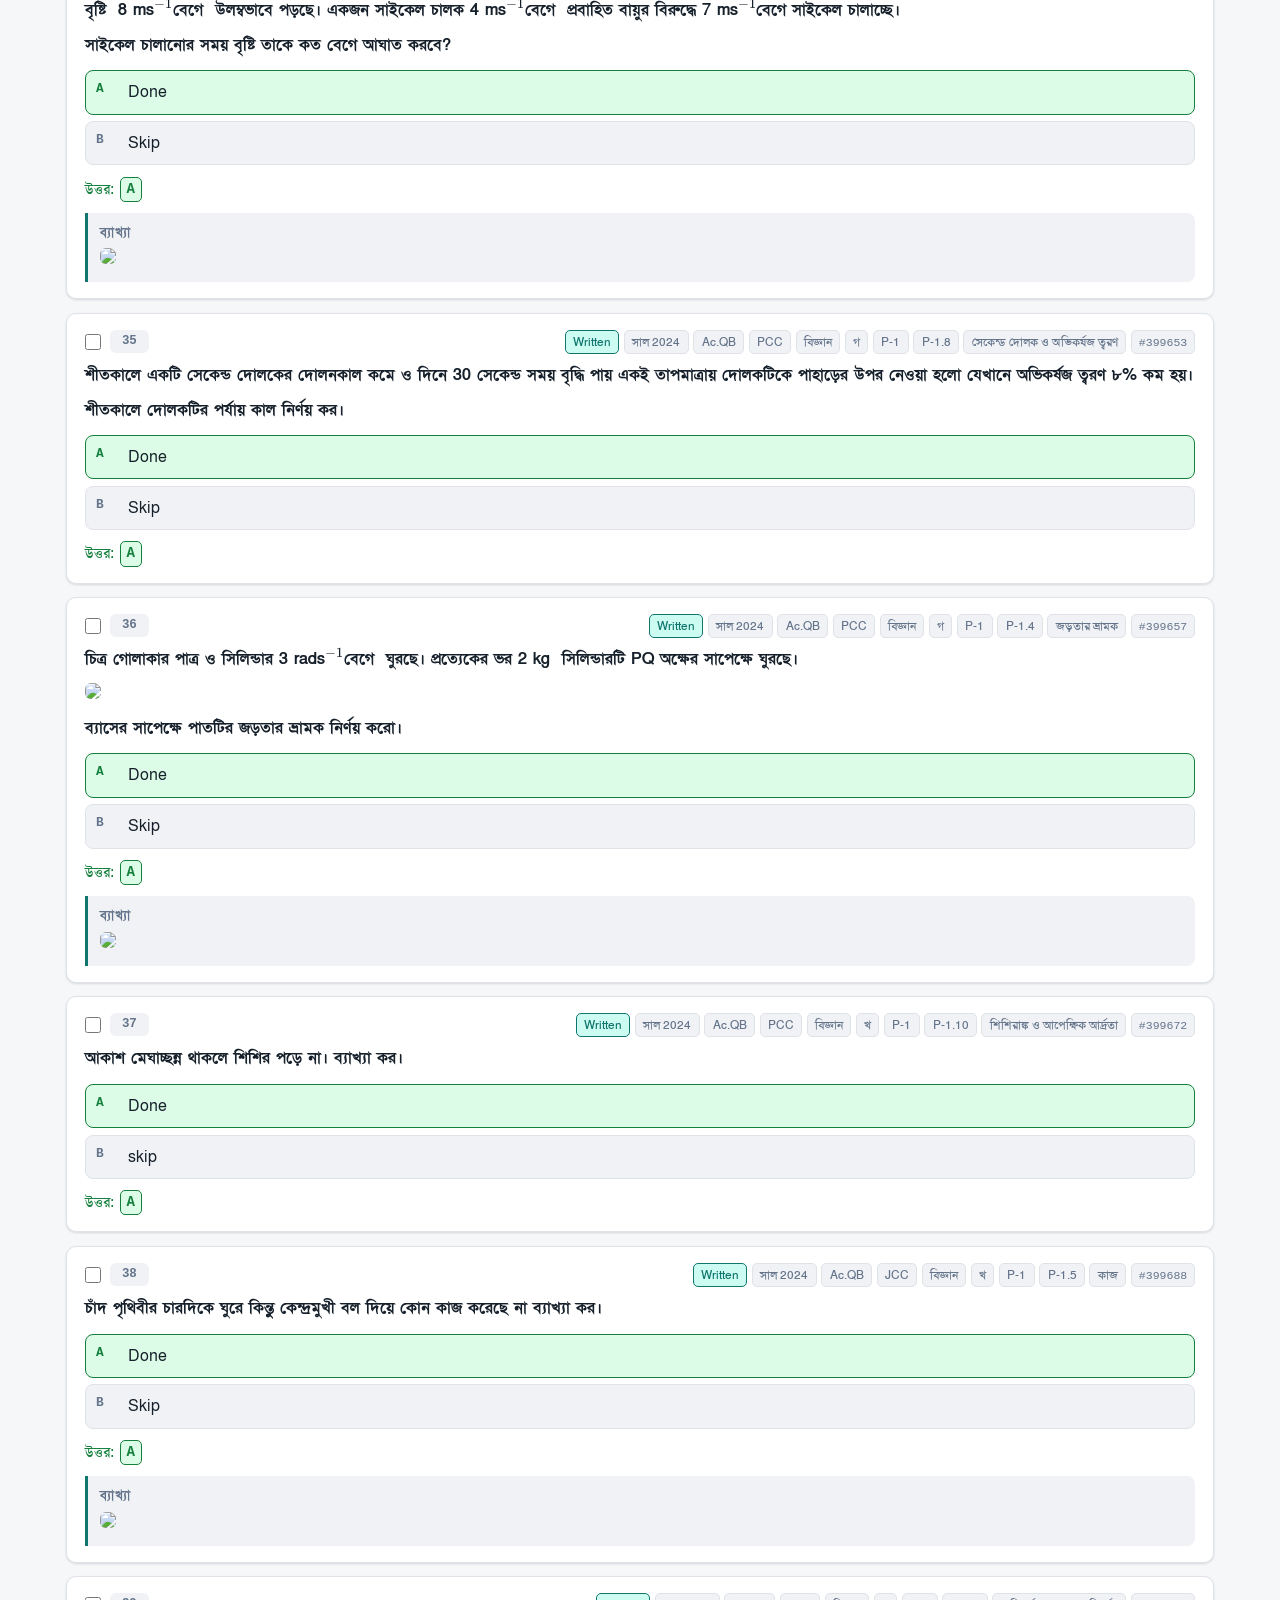
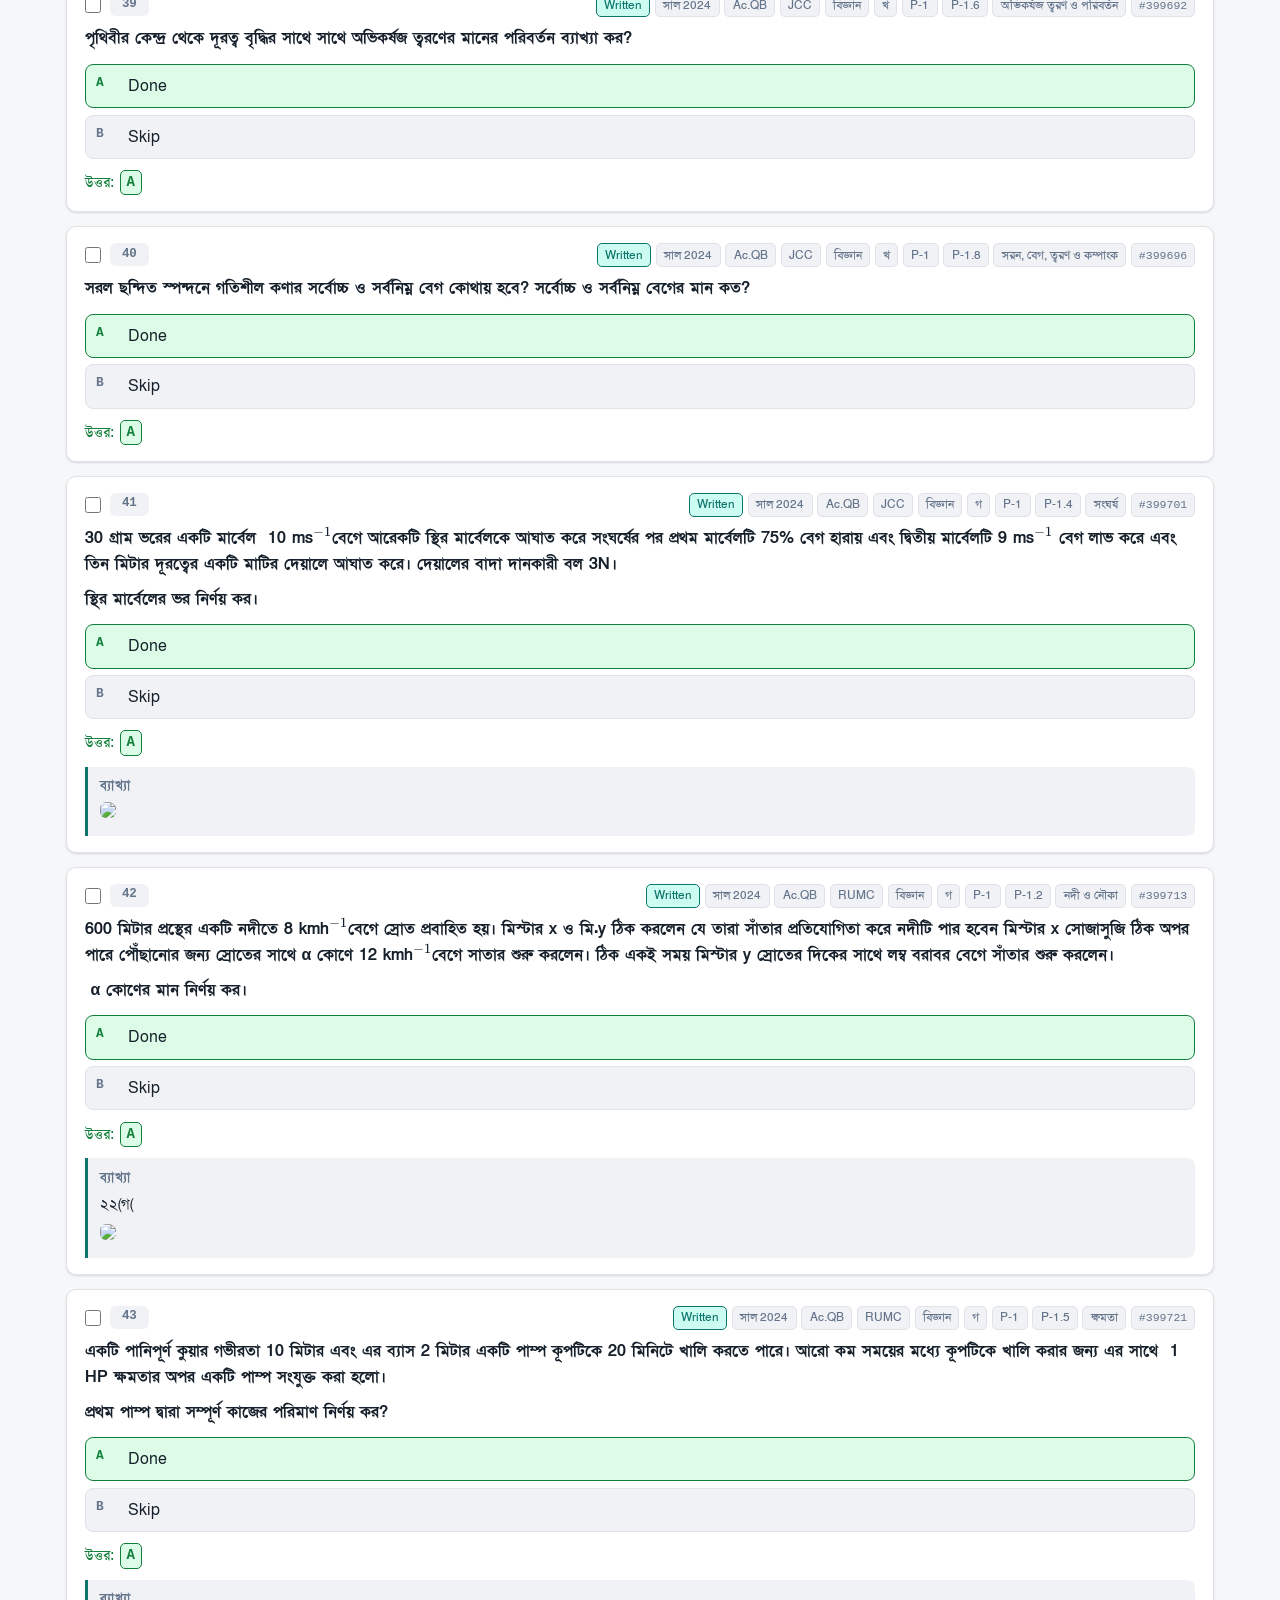
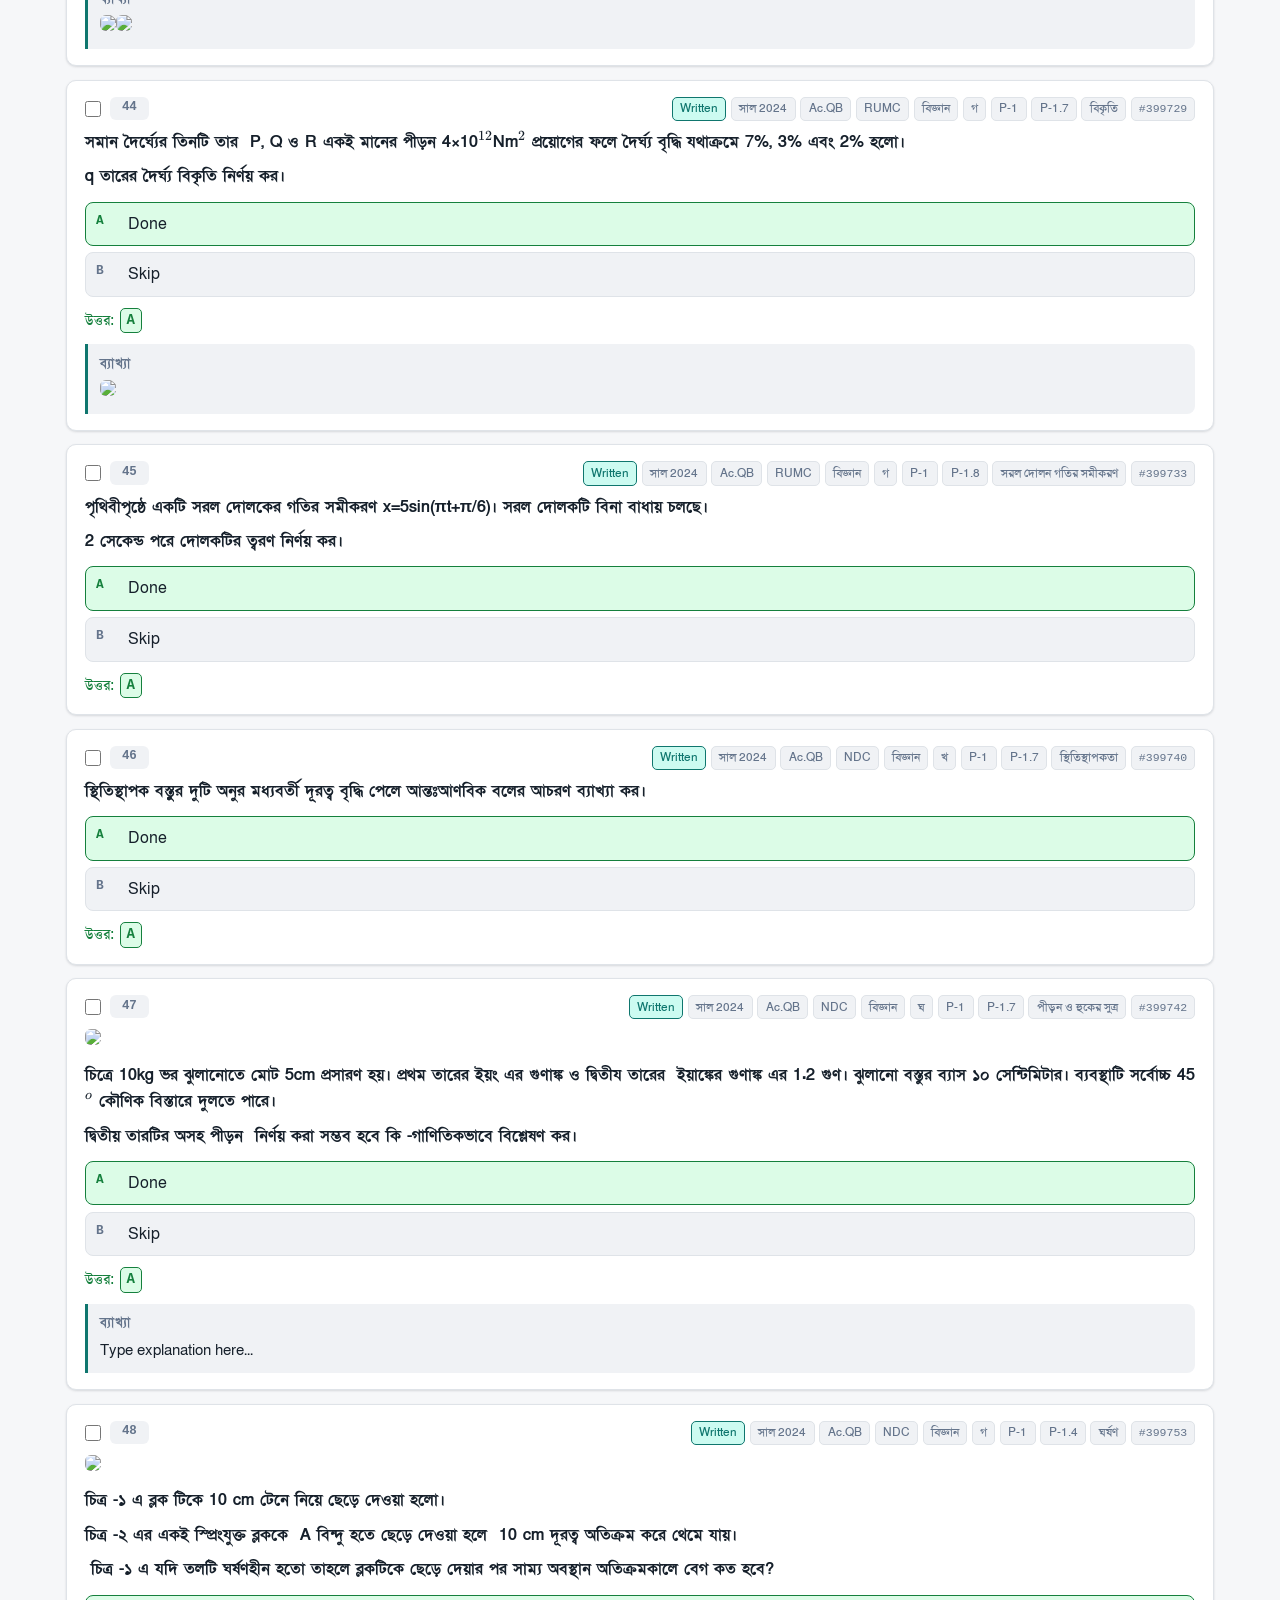
==== commit a6c728e7: "feat: add unit and set facets with corresponding UI and indexing support" ====
--- a/index.html
+++ b/index.html
@@ -49,6 +49,30 @@
         <button type="button" class="ms-clear" id="fUnClear">সব মুছুন</button>
       </div>
       <div class="ms-list" id="fUnList" role="group" aria-label="বিশ্ববিদ্যালয় / ইনস্টিটিউট"></div>
+    </div>
+  </div>
+
+  <div class="field ms-field" id="msUn2">
+    <label for="fUn2Btn">ইউনিট / ভাগ</label>
+    <button type="button" class="ms-btn" id="fUn2Btn" aria-haspopup="true" aria-expanded="false">সব</button>
+    <div class="ms-pop" id="fUn2Pop" hidden>
+      <div class="ms-head">
+        <span id="fUn2Count"></span>
+        <button type="button" class="ms-clear" id="fUn2Clear">সব মুছুন</button>
+      </div>
+      <div class="ms-list" id="fUn2List" role="group" aria-label="ইউনিট / ভাগ"></div>
+    </div>
+  </div>
+
+  <div class="field ms-field" id="msSh">
+    <label for="fShBtn">সেট</label>
+    <button type="button" class="ms-btn" id="fShBtn" aria-haspopup="true" aria-expanded="false">সব</button>
+    <div class="ms-pop" id="fShPop" hidden>
+      <div class="ms-head">
+        <span id="fShCount"></span>
+        <button type="button" class="ms-clear" id="fShClear">সব মুছুন</button>
+      </div>
+      <div class="ms-list" id="fShList" role="group" aria-label="সেট"></div>
     </div>
   </div>
 
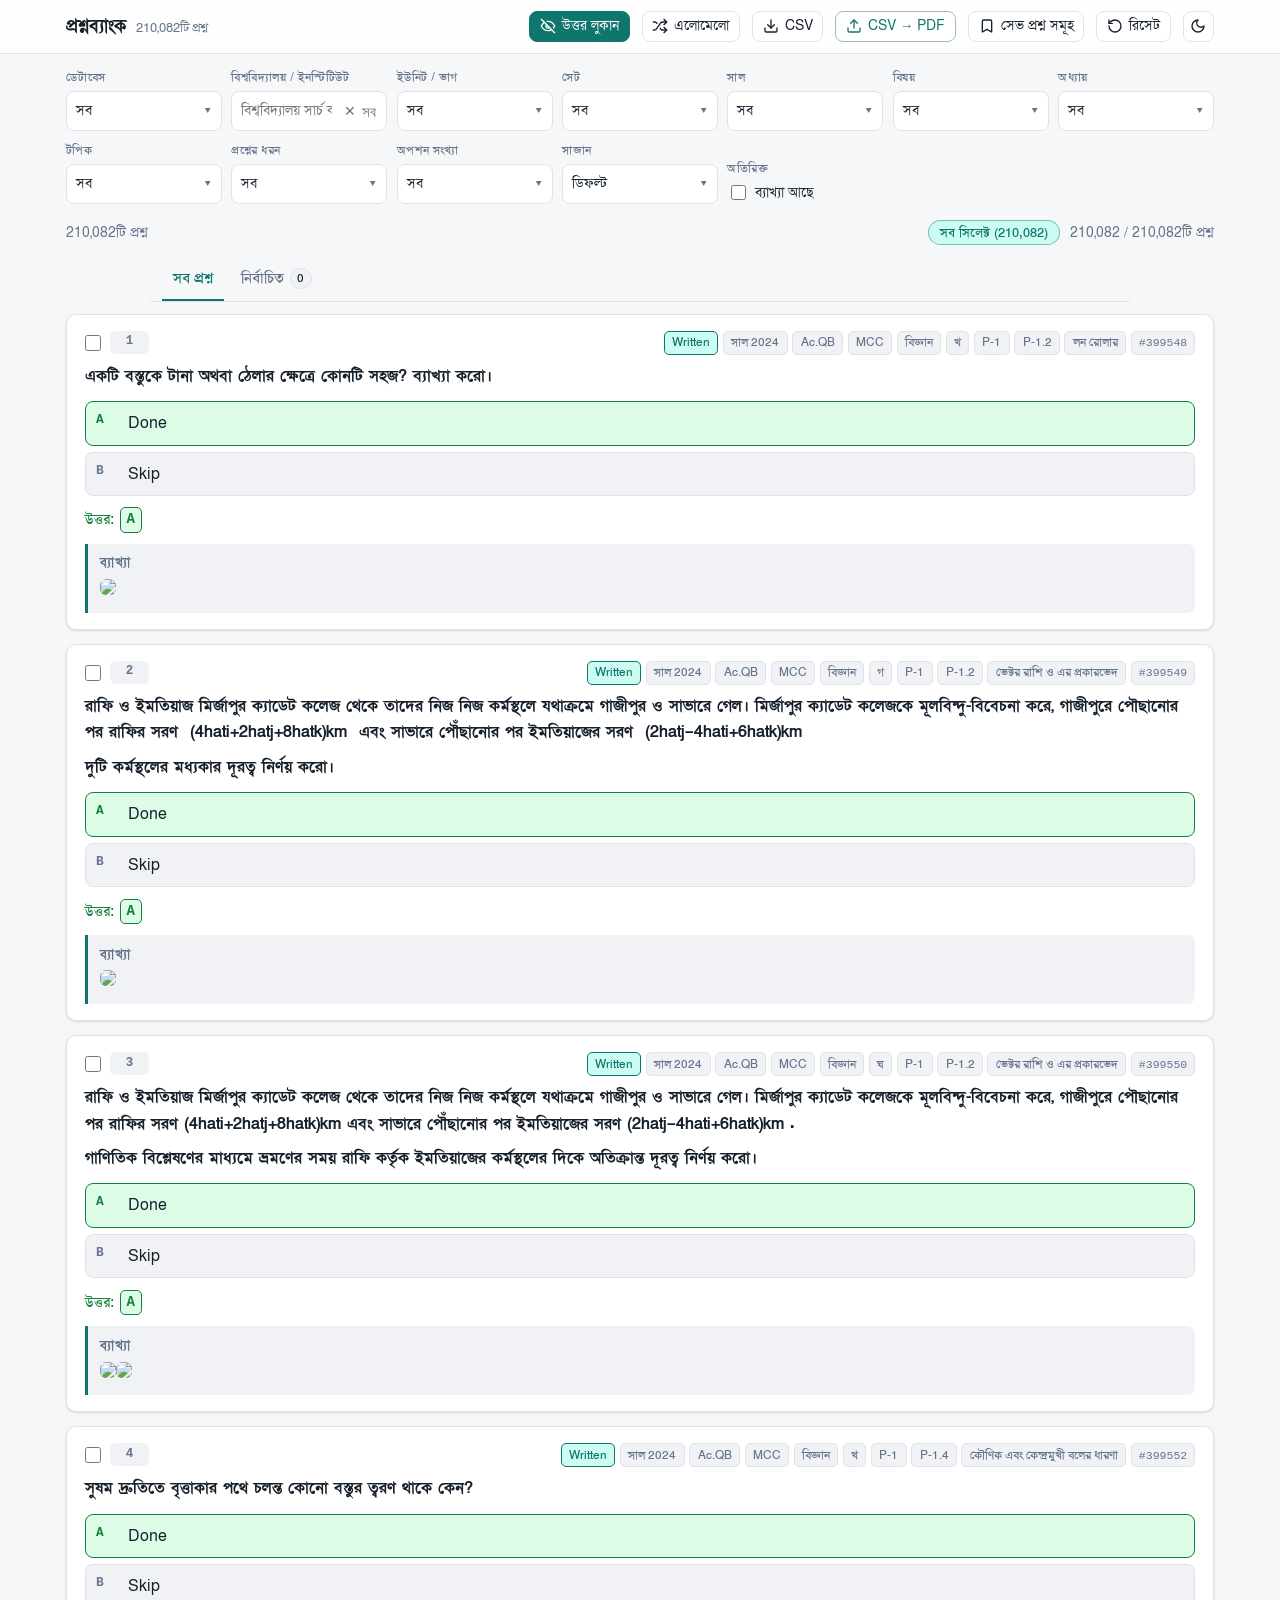
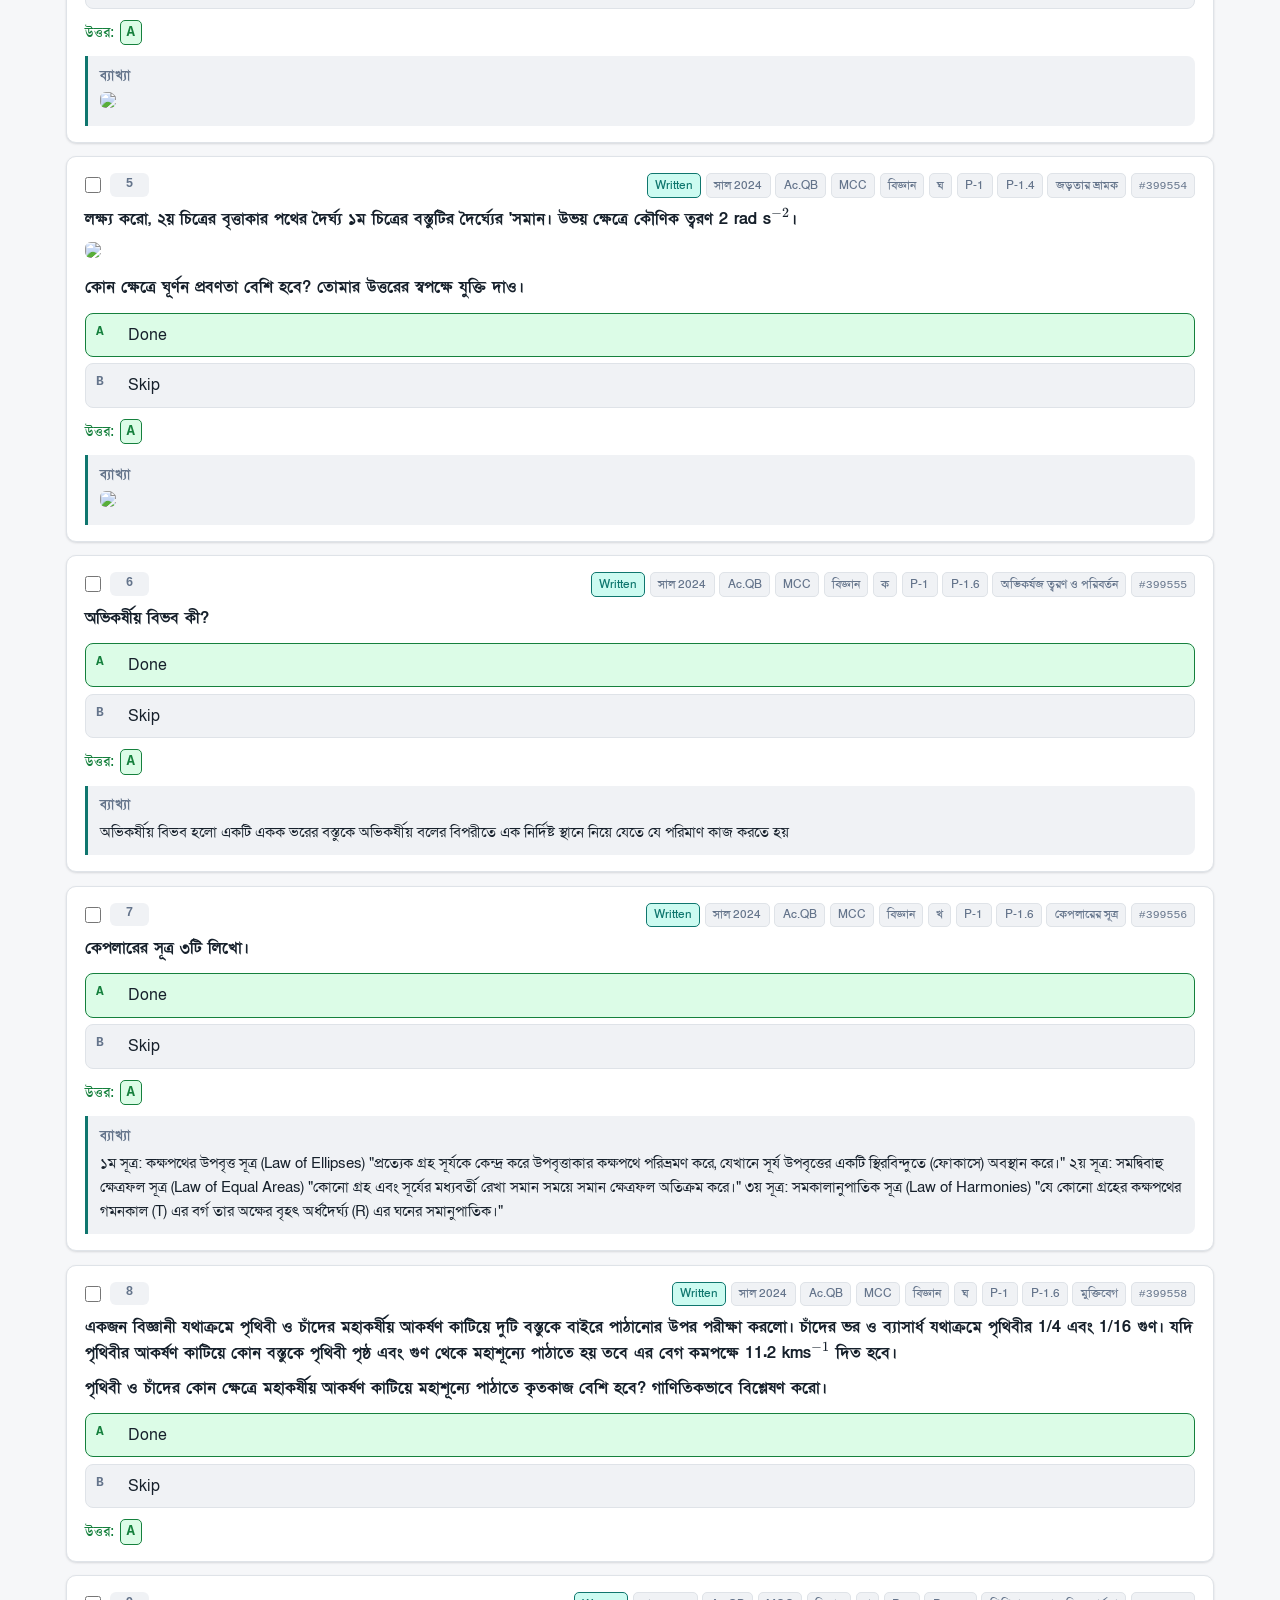
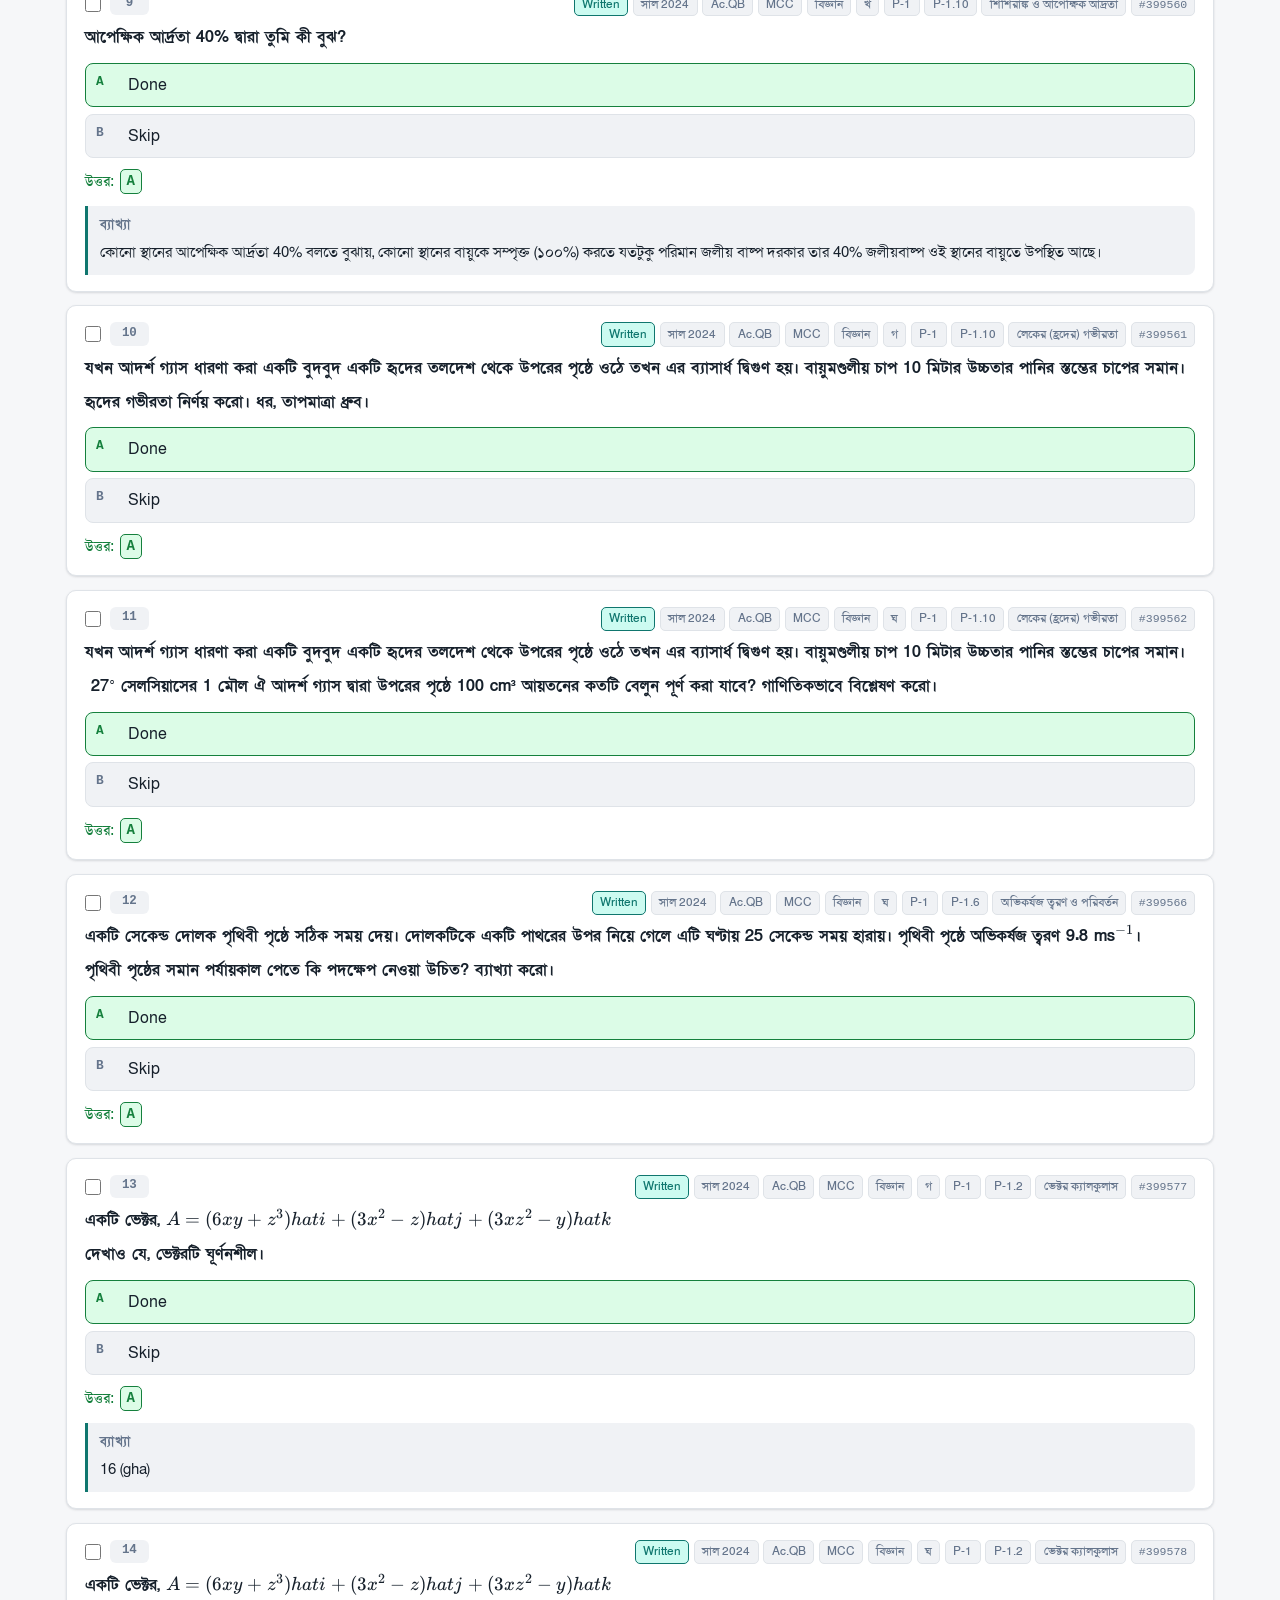
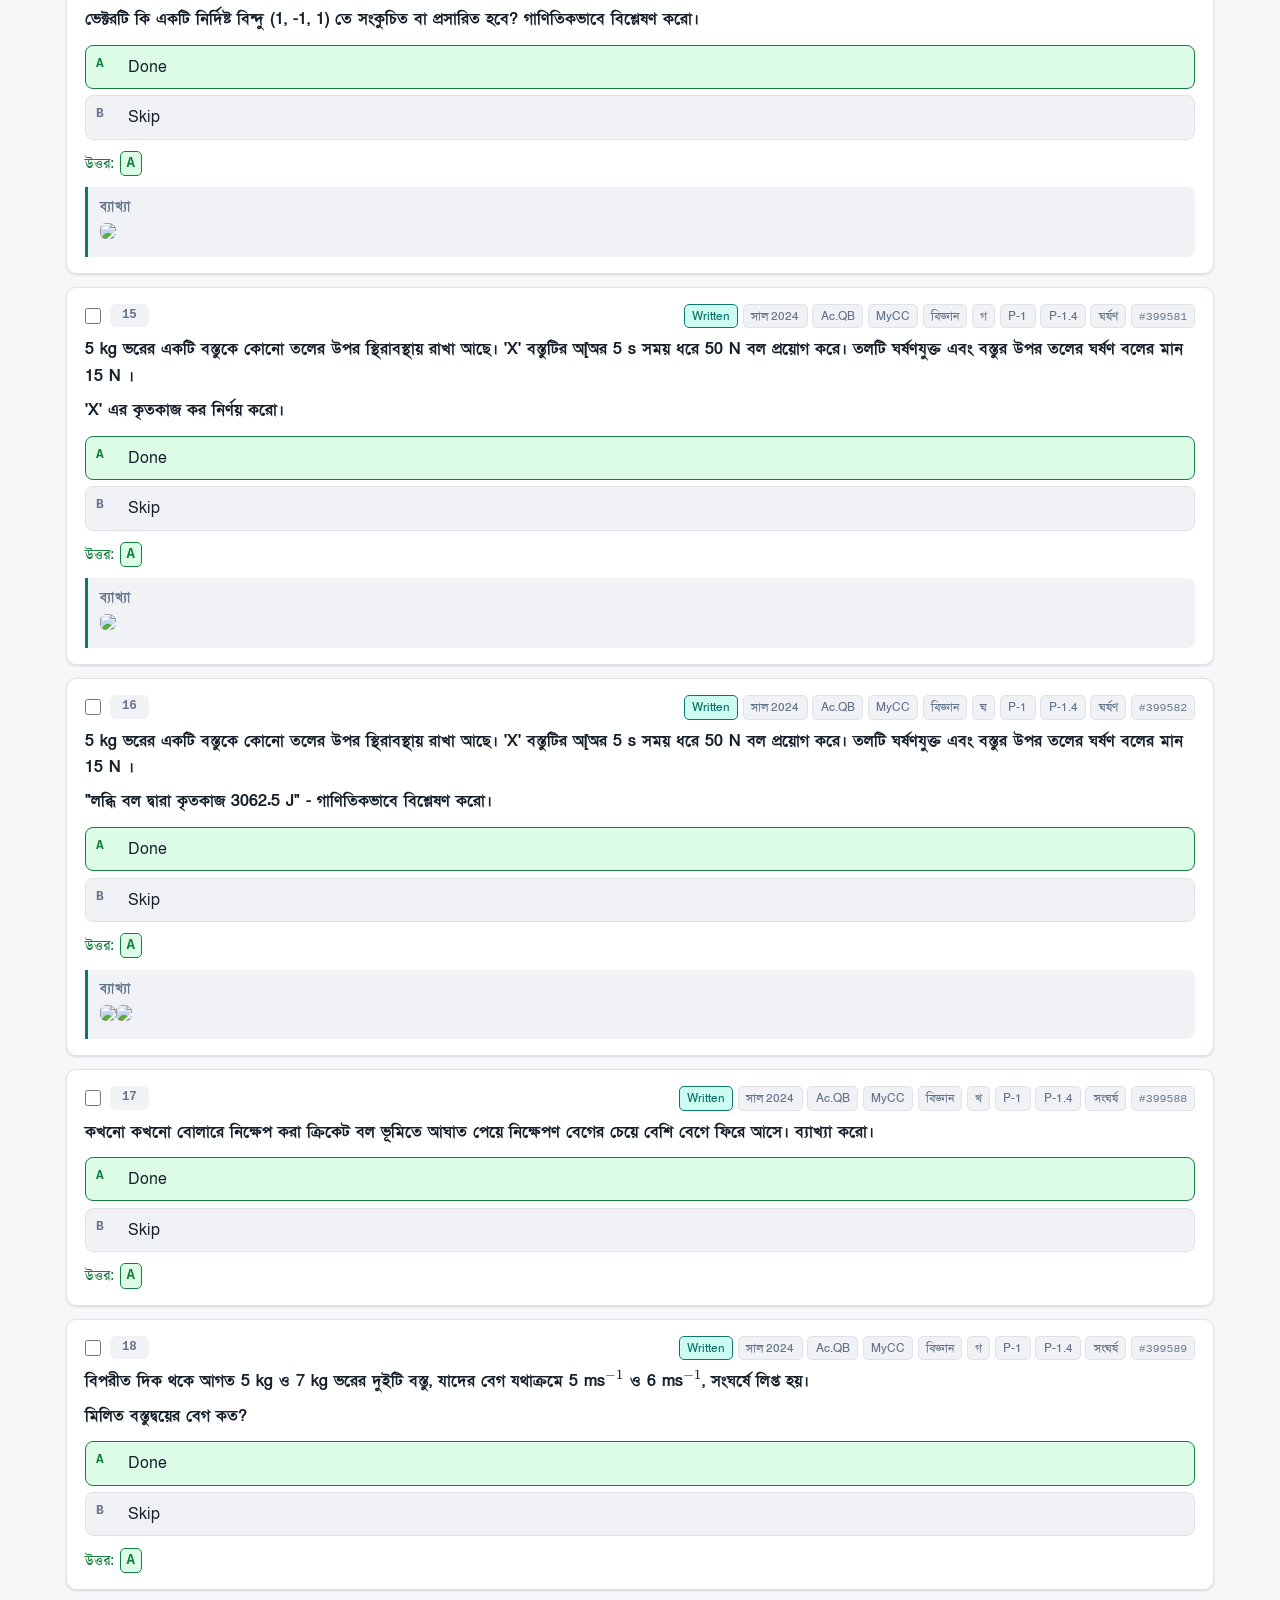
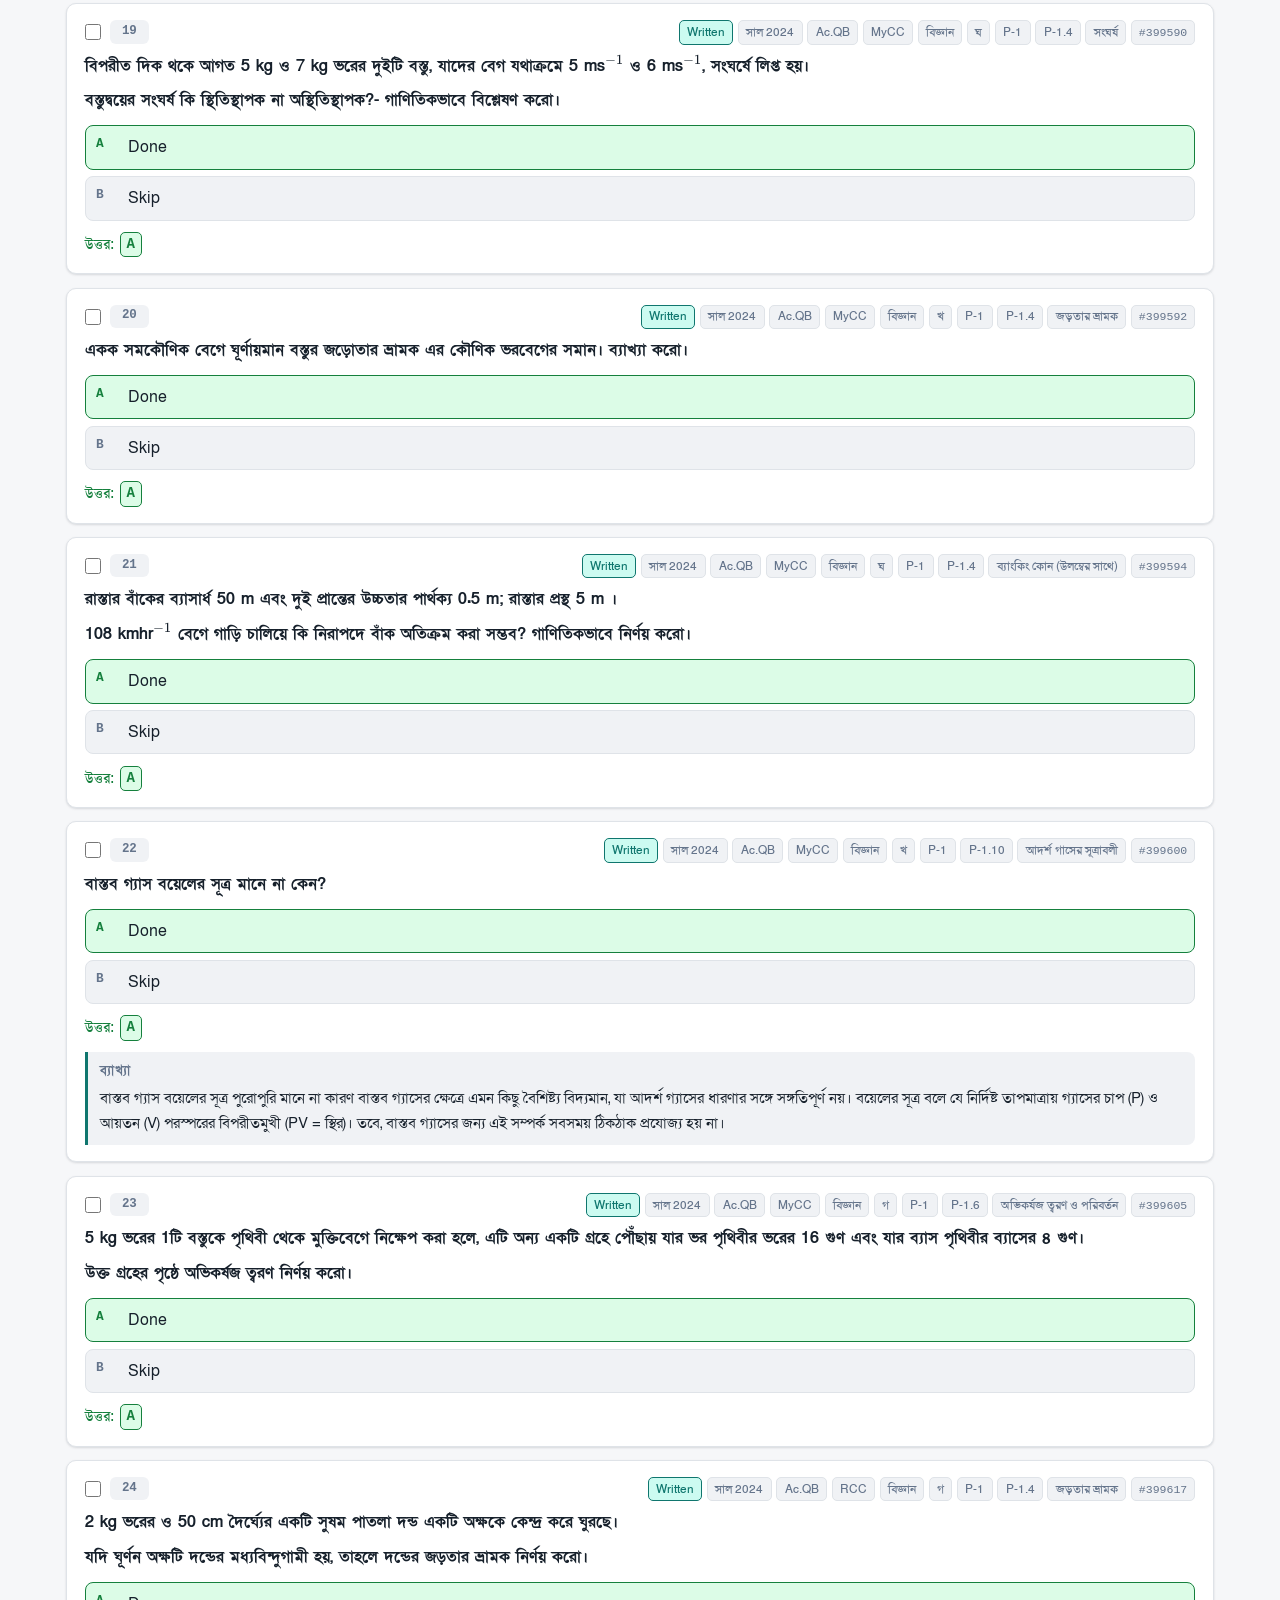
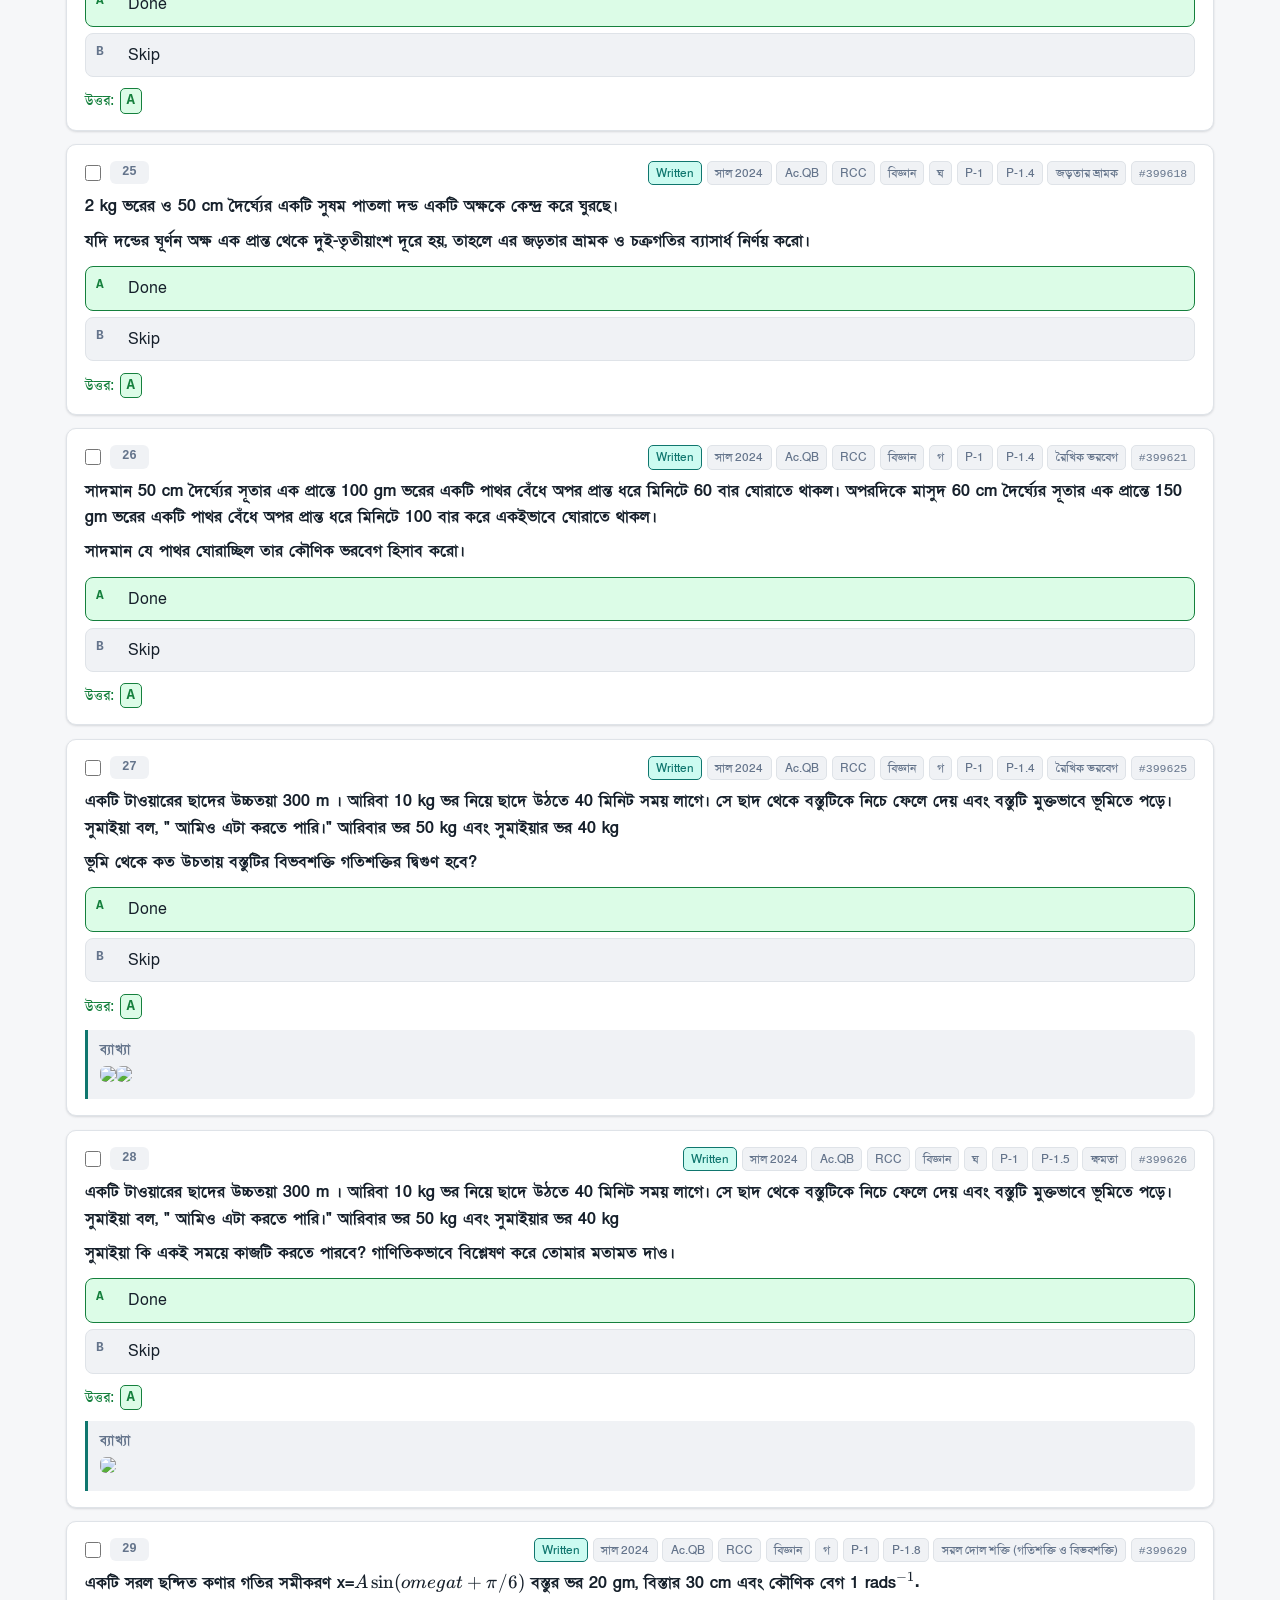
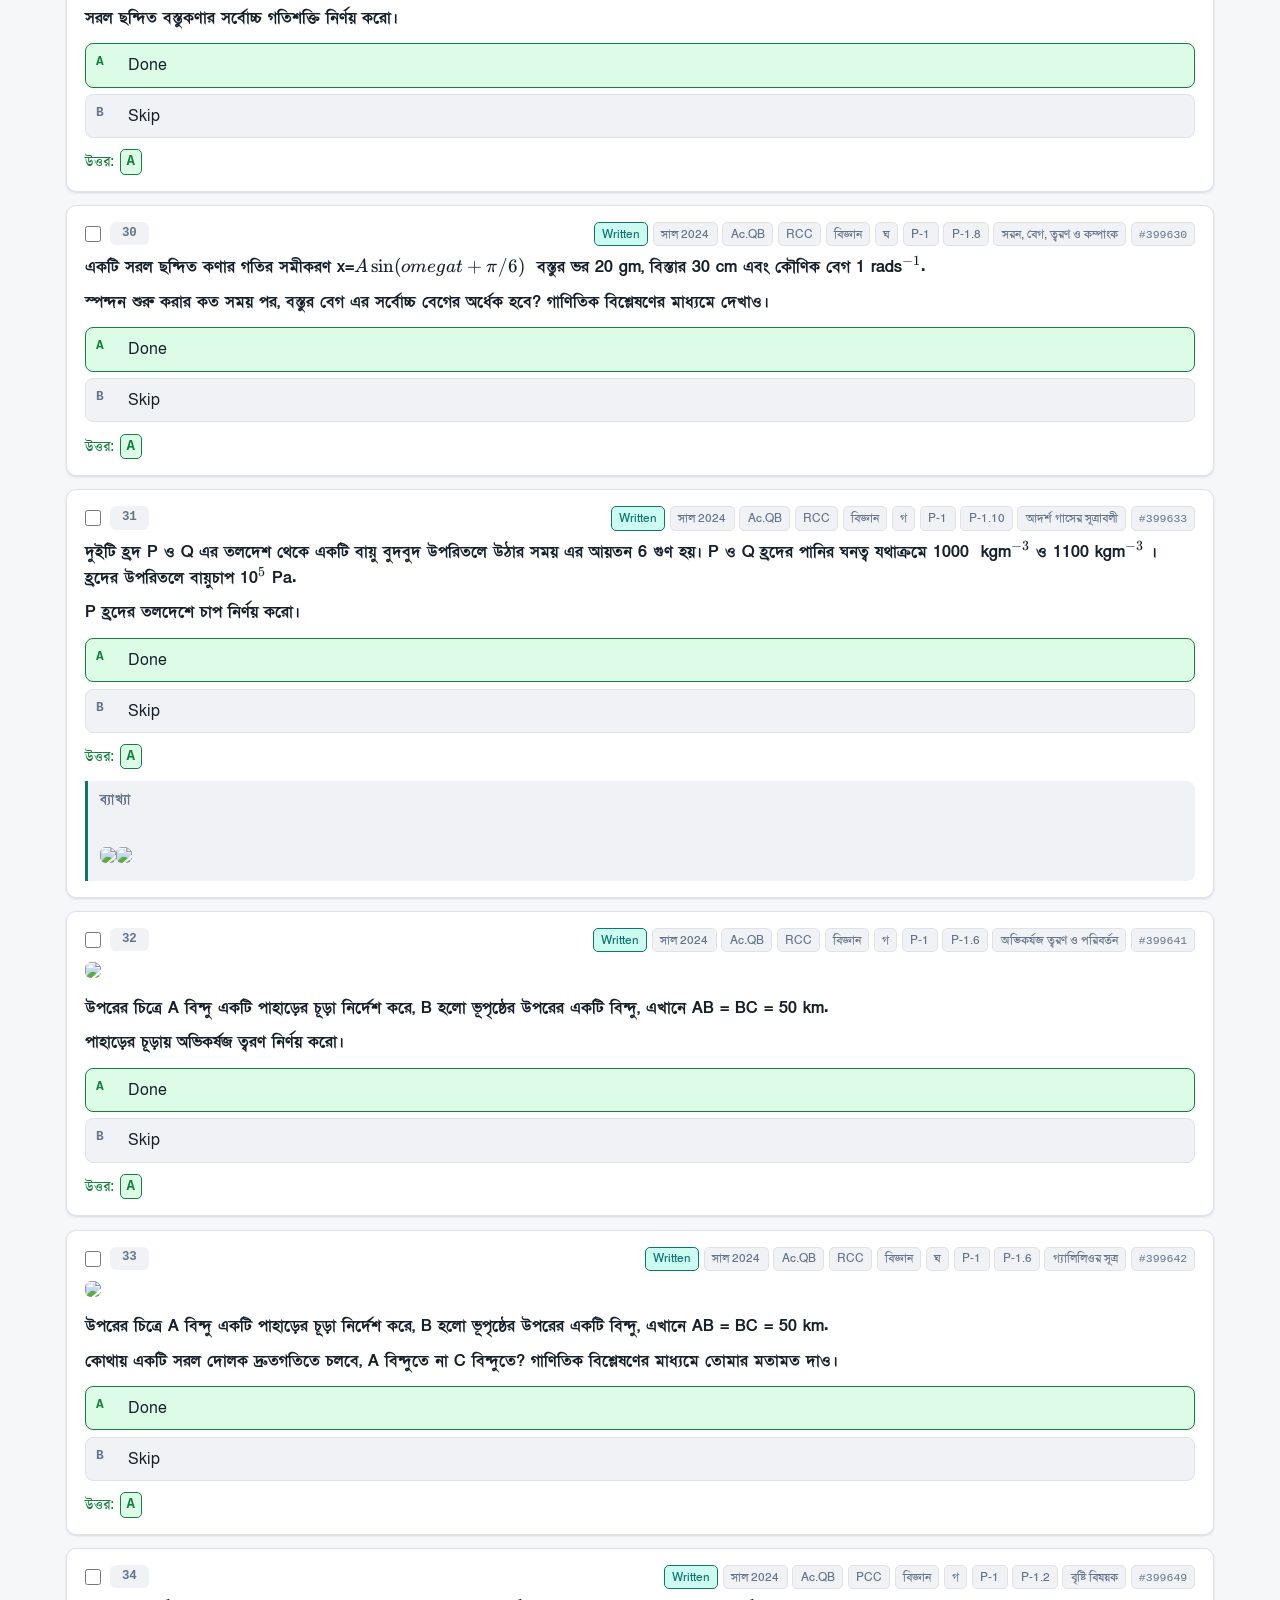
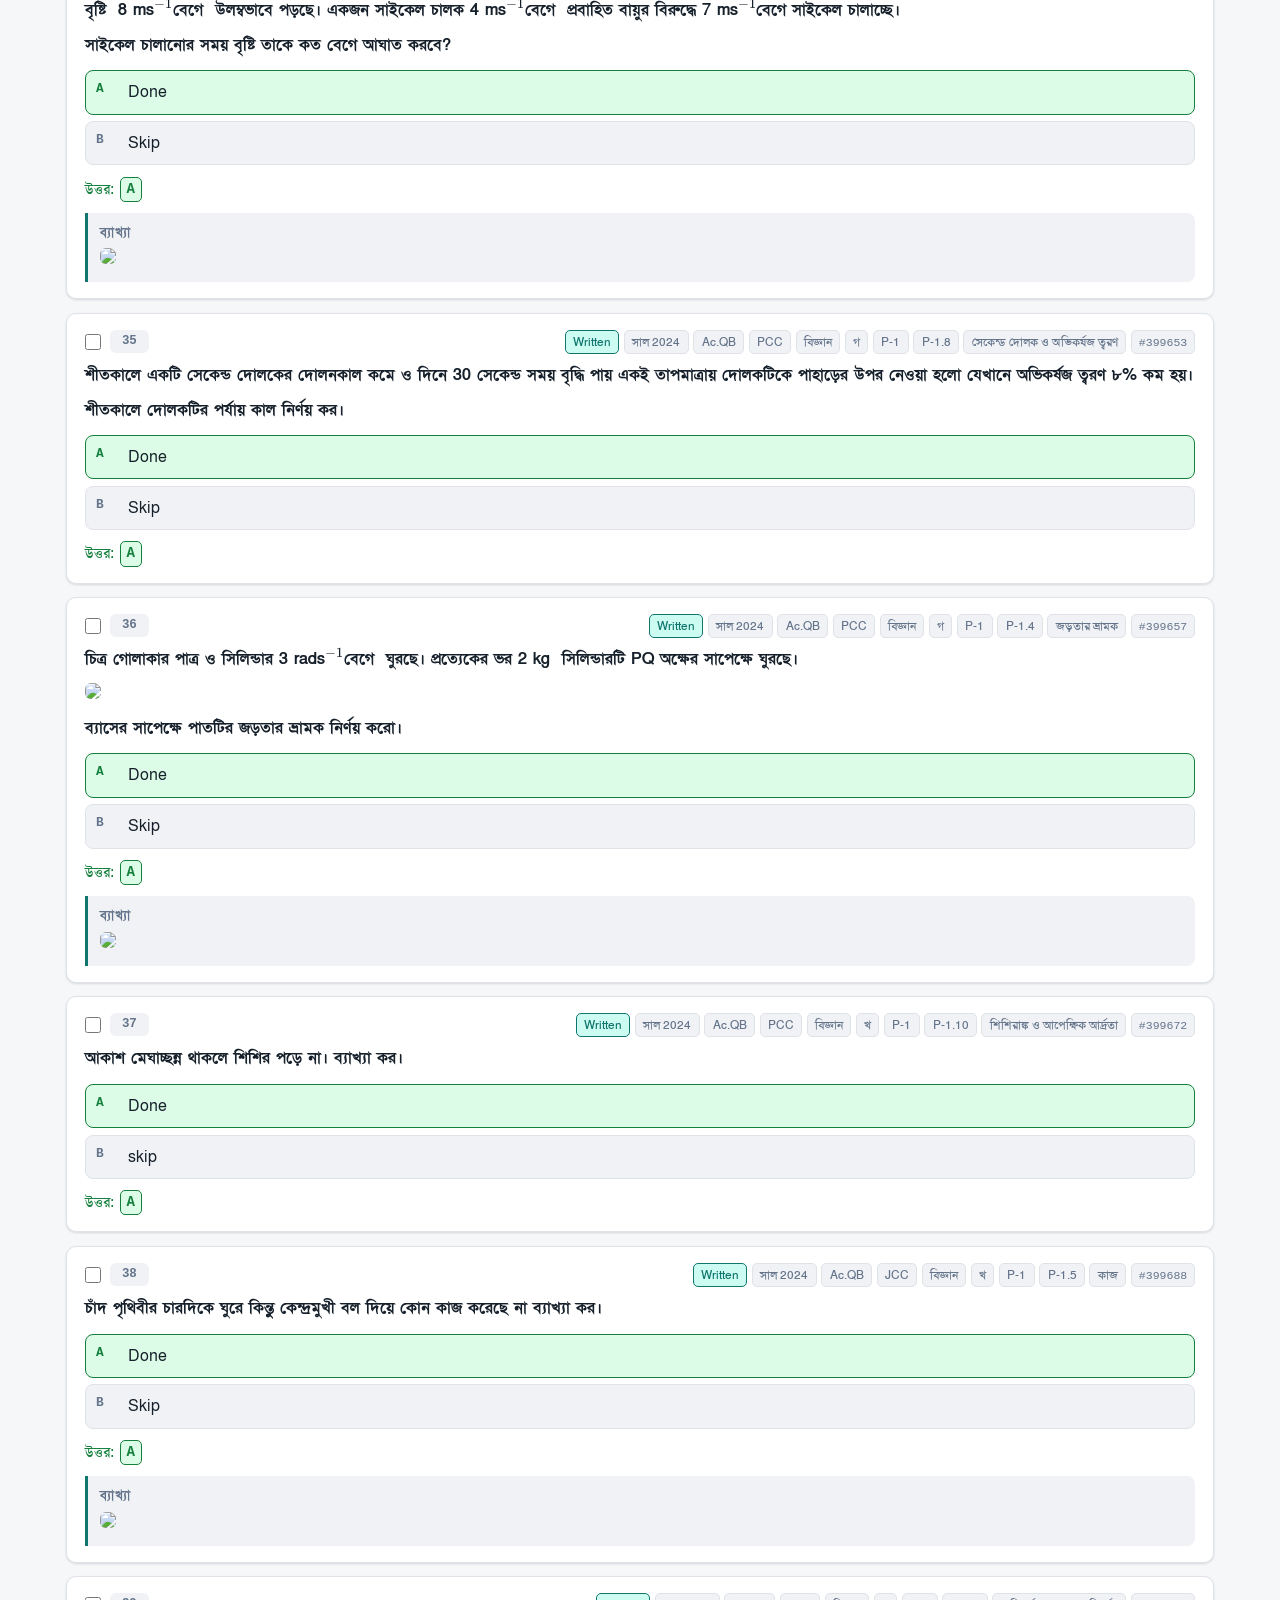
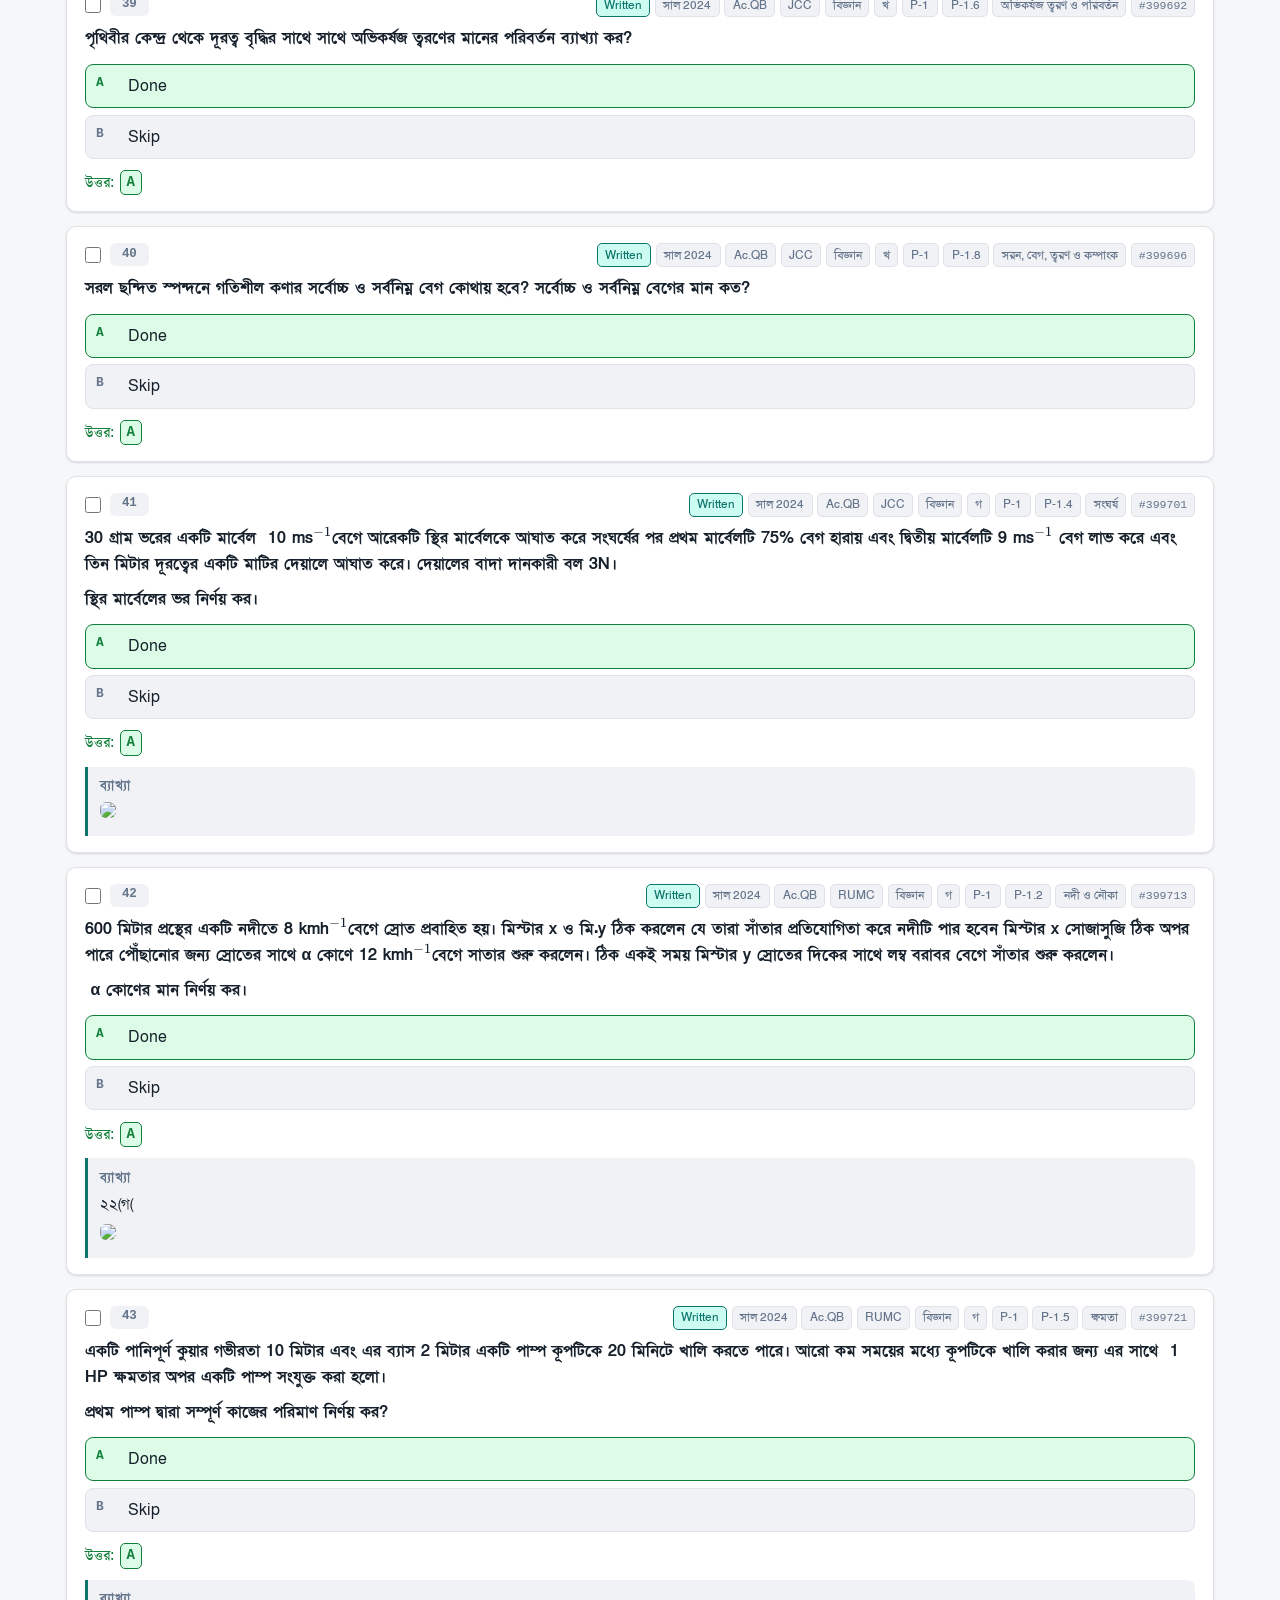
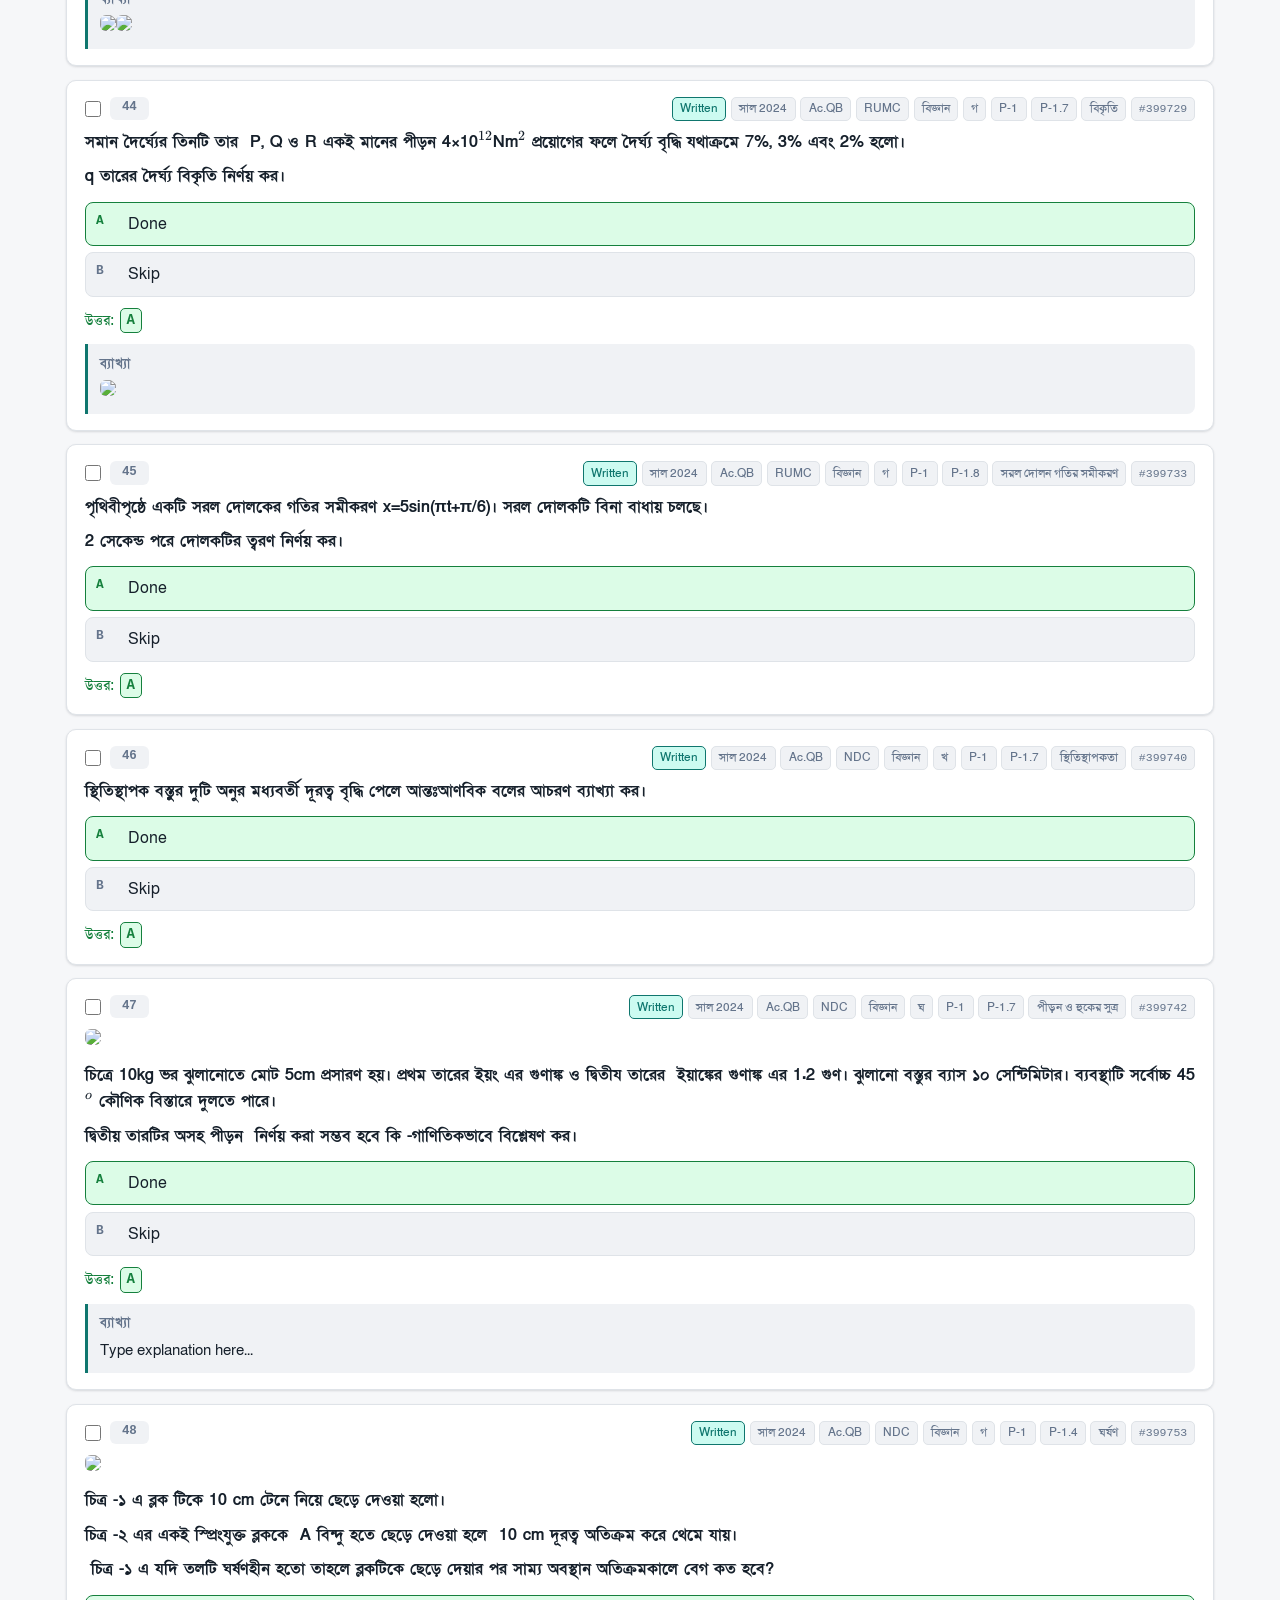
==== commit 3b5ffa70: "csv generate issue fixing" ====
--- a/index.html
+++ b/index.html
@@ -41,9 +41,16 @@
   </div>
 
   <div class="field ms-field" id="msUn">
-    <label for="fUnBtn">বিশ্ববিদ্যালয় / ইনস্টিটিউট</label>
-    <button type="button" class="ms-btn" id="fUnBtn" aria-haspopup="true" aria-expanded="false">সব</button>
+    <label for="fUnSearch">বিশ্ববিদ্যালয় / ইনস্টিটিউট</label>
+    <div class="ms-search-box">
+      <input type="text" class="ms-btn ms-search-in" id="fUnSearch" placeholder="বিশ্ববিদ্যালয় সার্চ করুন..." autocomplete="off" spellcheck="false" aria-haspopup="true" aria-expanded="false" aria-controls="fUnPop">
+      <button type="button" class="ms-in-clear" id="fUnClearInput" title="সার্চ মুছুন" aria-label="সার্চ মুছুন" hidden>✕</button>
+      <button type="button" class="ms-in-toggle" id="fUnBtn" aria-haspopup="true" aria-expanded="false" title="তালিকা খুলুন" aria-label="বিশ্ববিদ্যালয় তালিকা খুলুন">▾</button>
+    </div>
     <div class="ms-pop" id="fUnPop" hidden>
+      <div class="ms-search-pop">
+        <input type="search" class="ms-search-pop-in" id="fUnPopSearch" placeholder="বিশ্ববিদ্যালয় খুঁজুন (যেমন: DU, BUET)..." autocomplete="off" spellcheck="false">
+      </div>
       <div class="ms-head">
         <span id="fUnCount"></span>
         <button type="button" class="ms-clear" id="fUnClear">সব মুছুন</button>
--- a/styles.css
+++ b/styles.css
@@ -1650,3 +1650,95 @@
   }
   body.printing .paper-doc { padding: 0; }
 }
+
+
+/* University Search in Filter Menu */
+.ms-search-box {
+  position: relative;
+  display: flex;
+  align-items: center;
+  width: 100%;
+}
+.ms-search-box input.ms-search-in {
+  width: 100%;
+  box-sizing: border-box;
+  padding-right: 3.4rem !important;
+  cursor: text;
+}
+.ms-search-box input.ms-search-in::after {
+  display: none !important;
+}
+.ms-search-box input.ms-search-in:focus {
+  outline: 2px solid var(--accent);
+  outline-offset: -1px;
+}
+.ms-in-clear {
+  position: absolute;
+  right: 1.65rem;
+  top: 50%;
+  transform: translateY(-50%);
+  border: 0;
+  background: none;
+  color: var(--muted);
+  cursor: pointer;
+  font-size: .85rem;
+  padding: .2rem .3rem;
+  line-height: 1;
+  display: flex;
+  align-items: center;
+  justify-content: center;
+  border-radius: 4px;
+}
+.ms-in-clear:hover {
+  color: var(--text);
+  background: var(--surface-2);
+}
+.ms-in-toggle {
+  position: absolute;
+  right: .35rem;
+  top: 50%;
+  transform: translateY(-50%);
+  border: 0;
+  background: none;
+  color: var(--muted);
+  cursor: pointer;
+  font-size: .95rem;
+  padding: .2rem .35rem;
+  line-height: 1;
+  display: flex;
+  align-items: center;
+  justify-content: center;
+  border-radius: 4px;
+}
+.ms-in-toggle:hover {
+  color: var(--text);
+  background: var(--surface-2);
+}
+.ms-search-pop {
+  padding: .45rem .5rem;
+  border-bottom: 1px solid var(--border);
+  background: var(--surface);
+}
+.ms-search-pop-in {
+  width: 100%;
+  box-sizing: border-box;
+  font: inherit;
+  font-size: .85rem;
+  padding: .35rem .55rem;
+  border: 1px solid var(--border);
+  border-radius: 6px;
+  background: var(--bg);
+  color: var(--text);
+  outline: none;
+}
+.ms-search-pop-in:focus {
+  border-color: var(--accent);
+  outline: 2px solid var(--accent);
+  outline-offset: -1px;
+}
+.ms-empty-search {
+  padding: 1rem .6rem;
+  text-align: center;
+  font-size: .85rem;
+  color: var(--muted);
+}
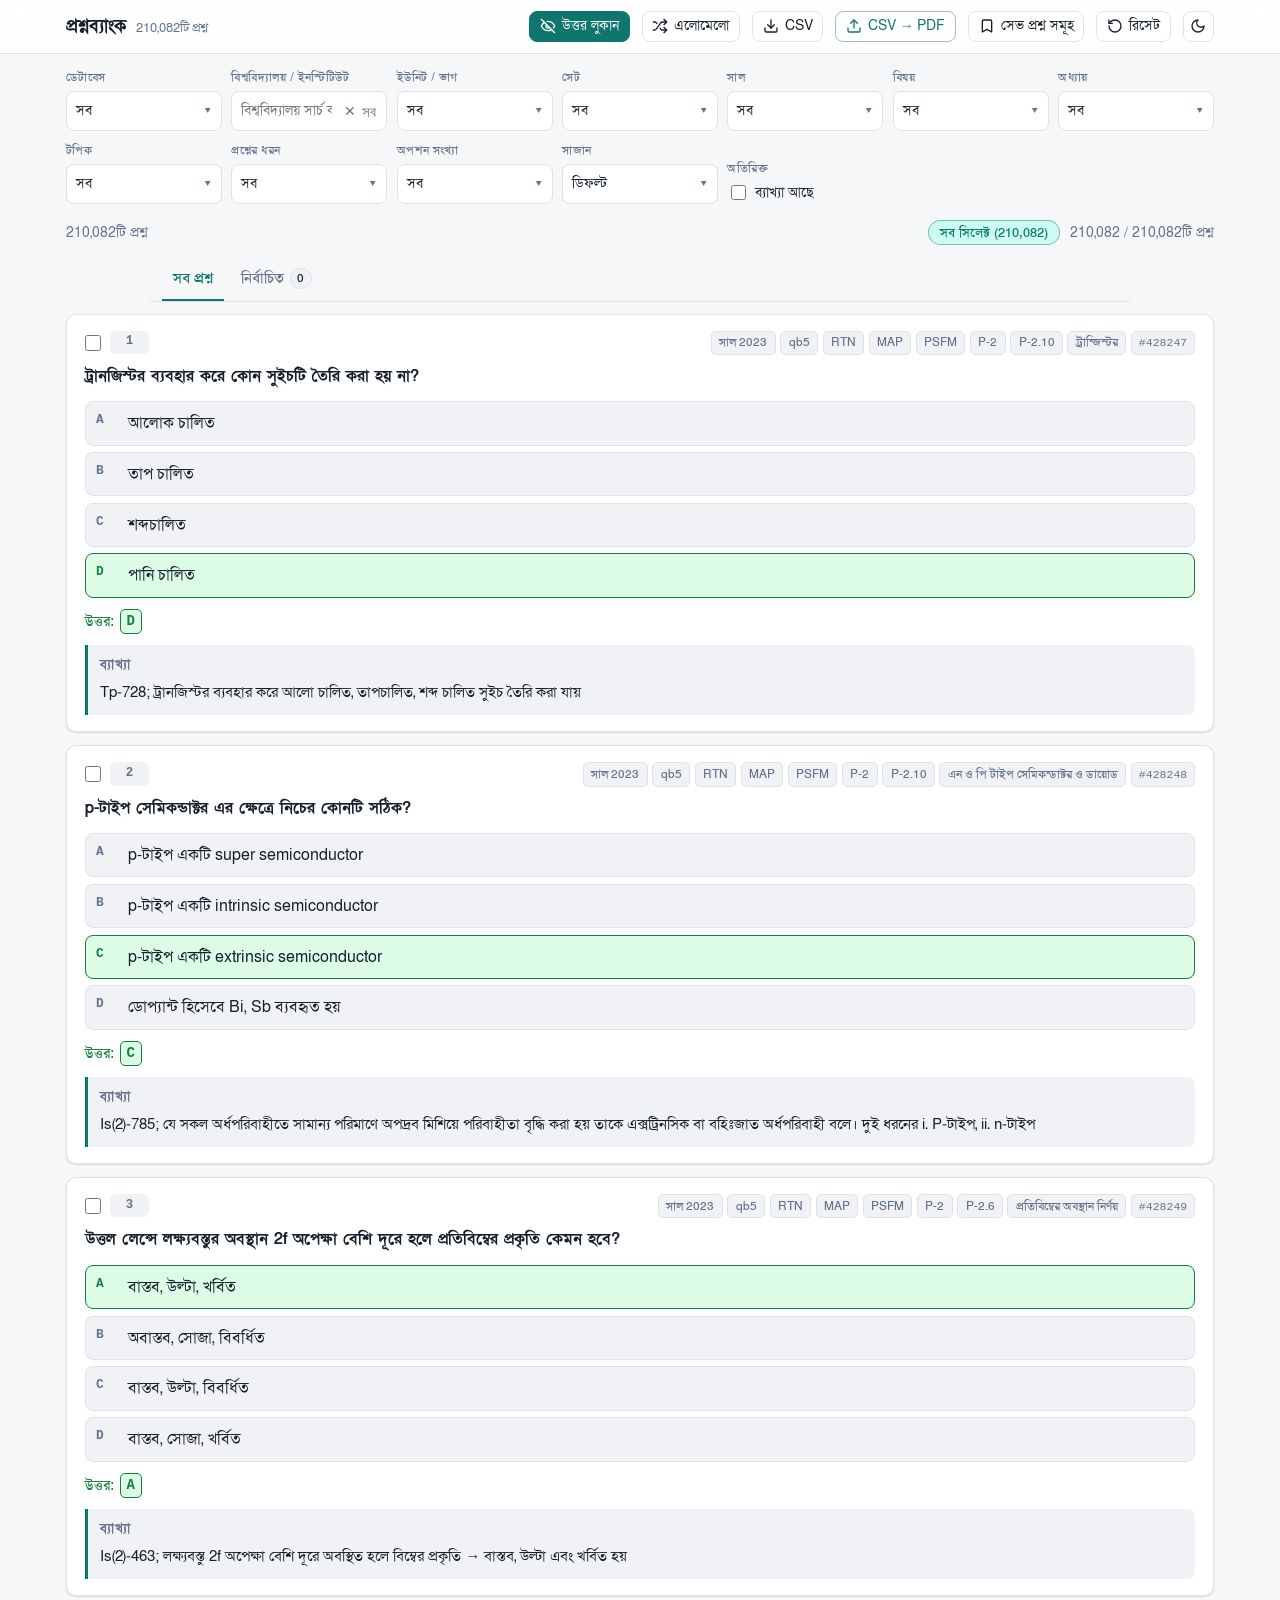
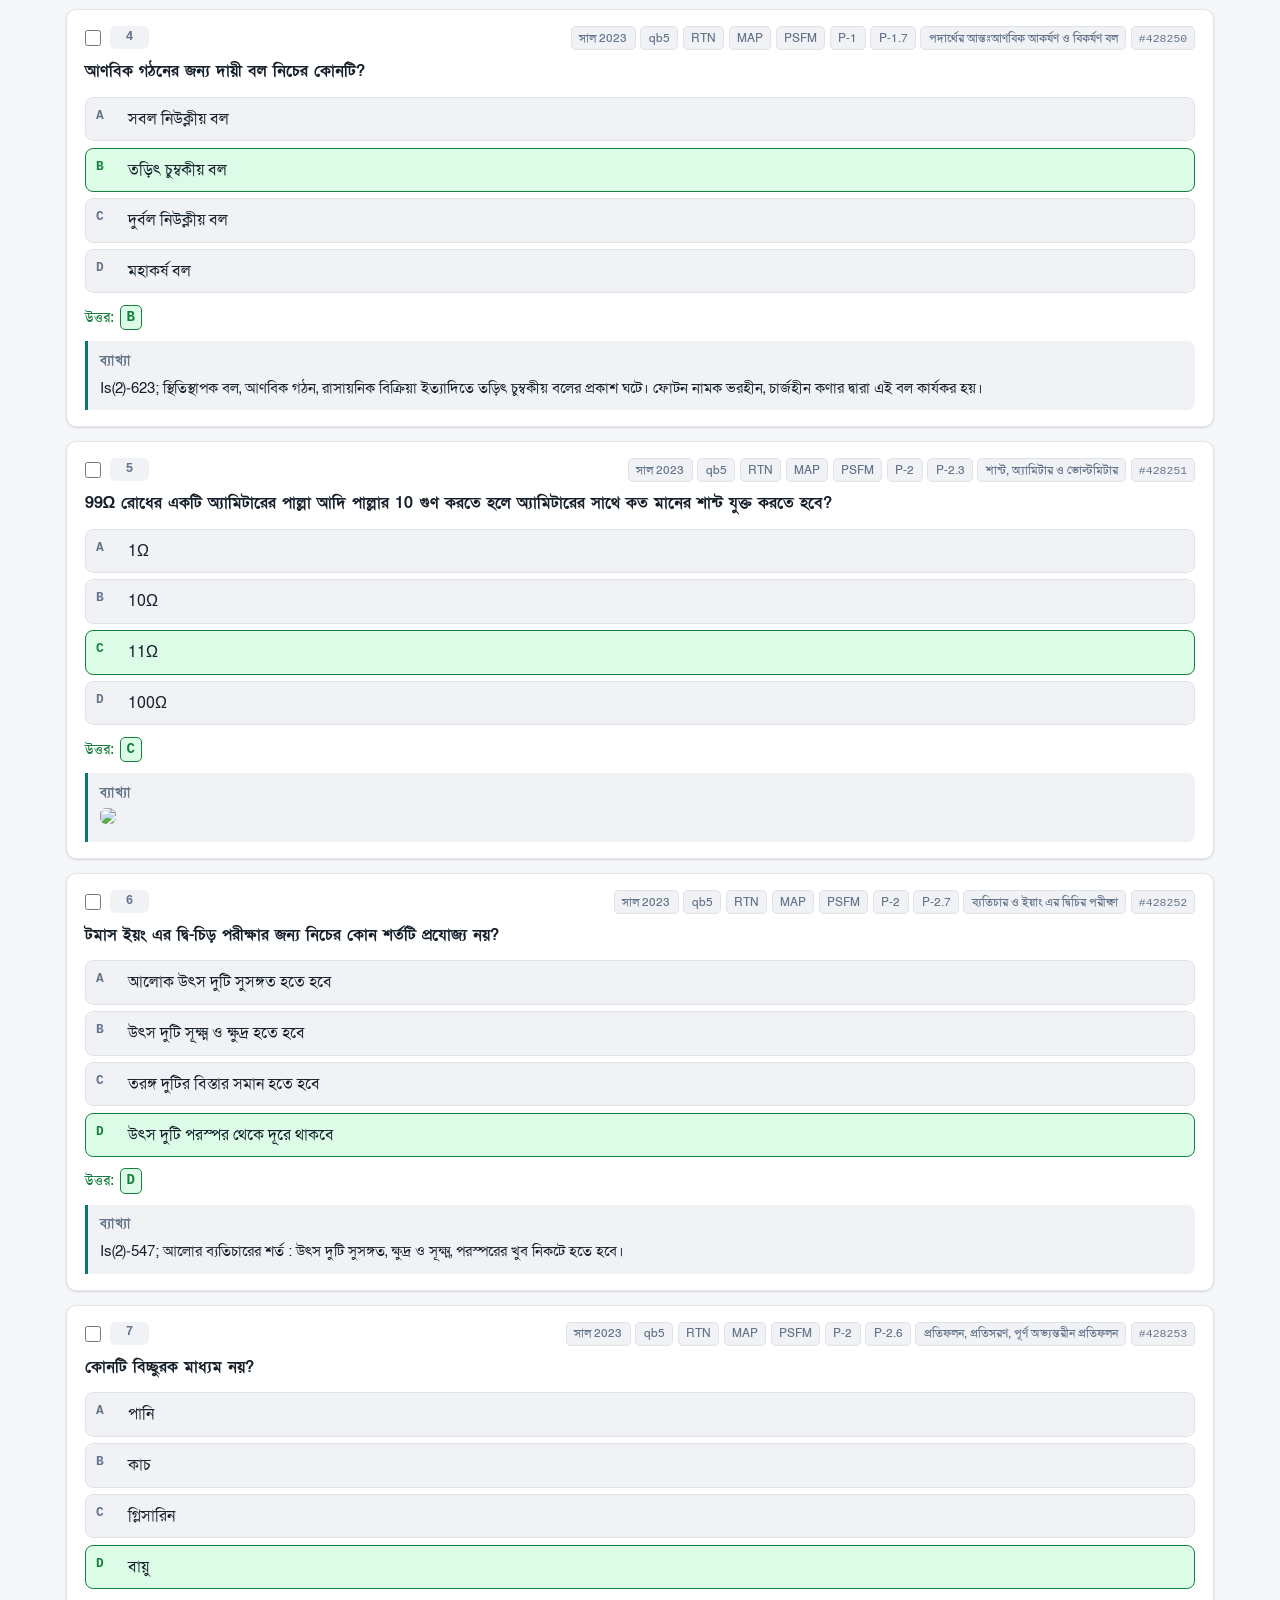
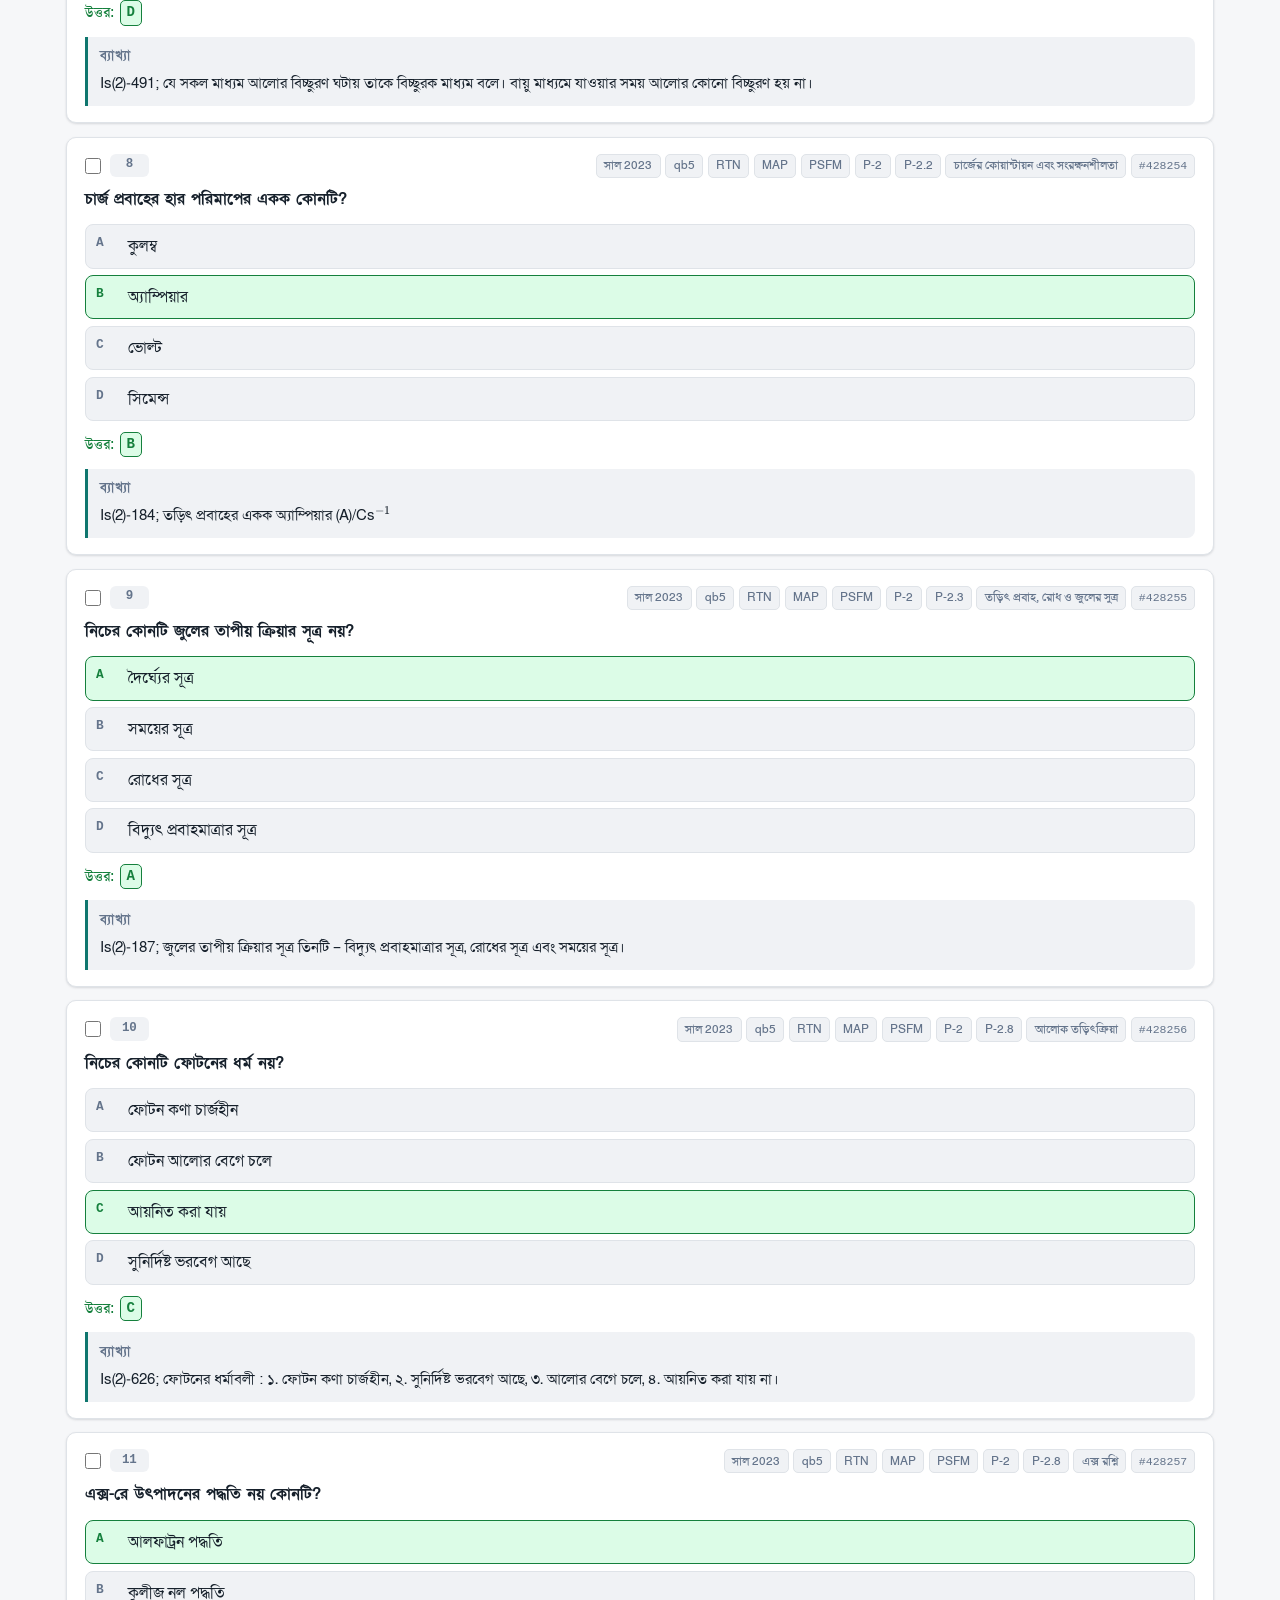
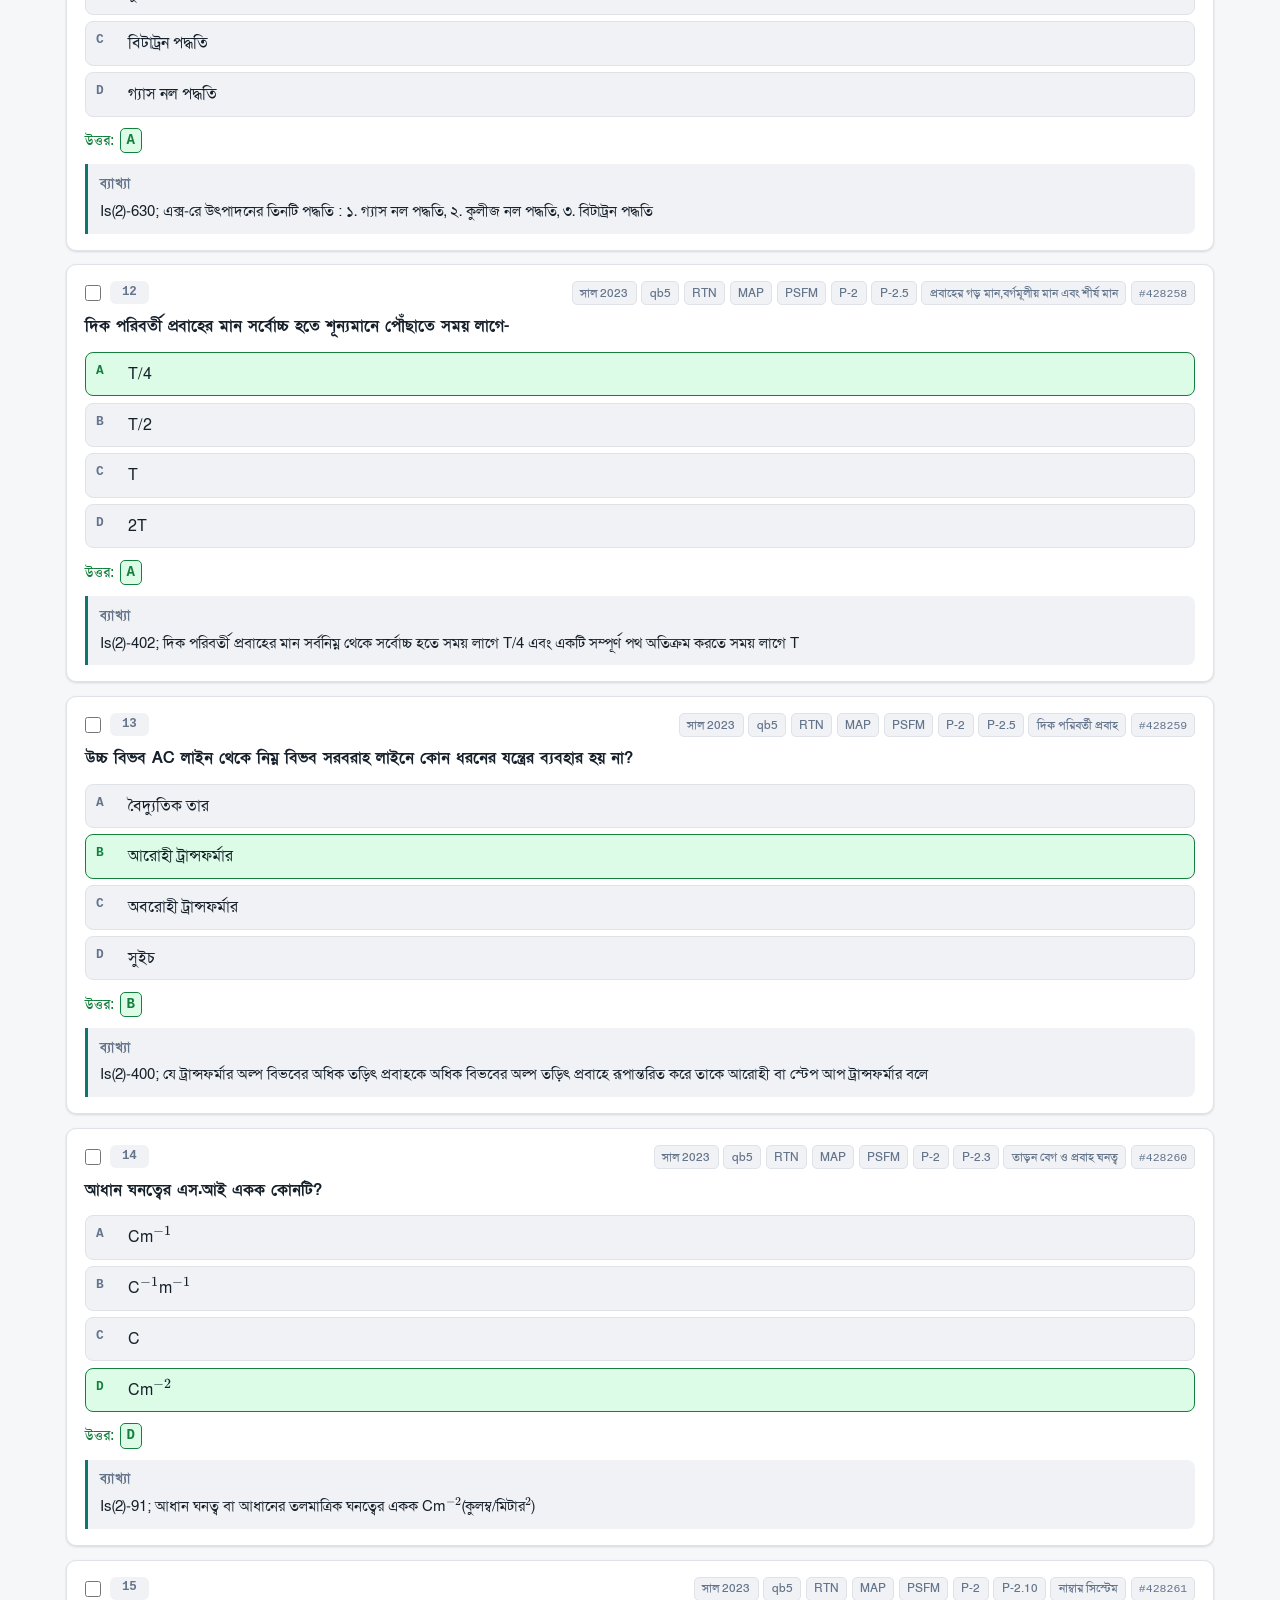
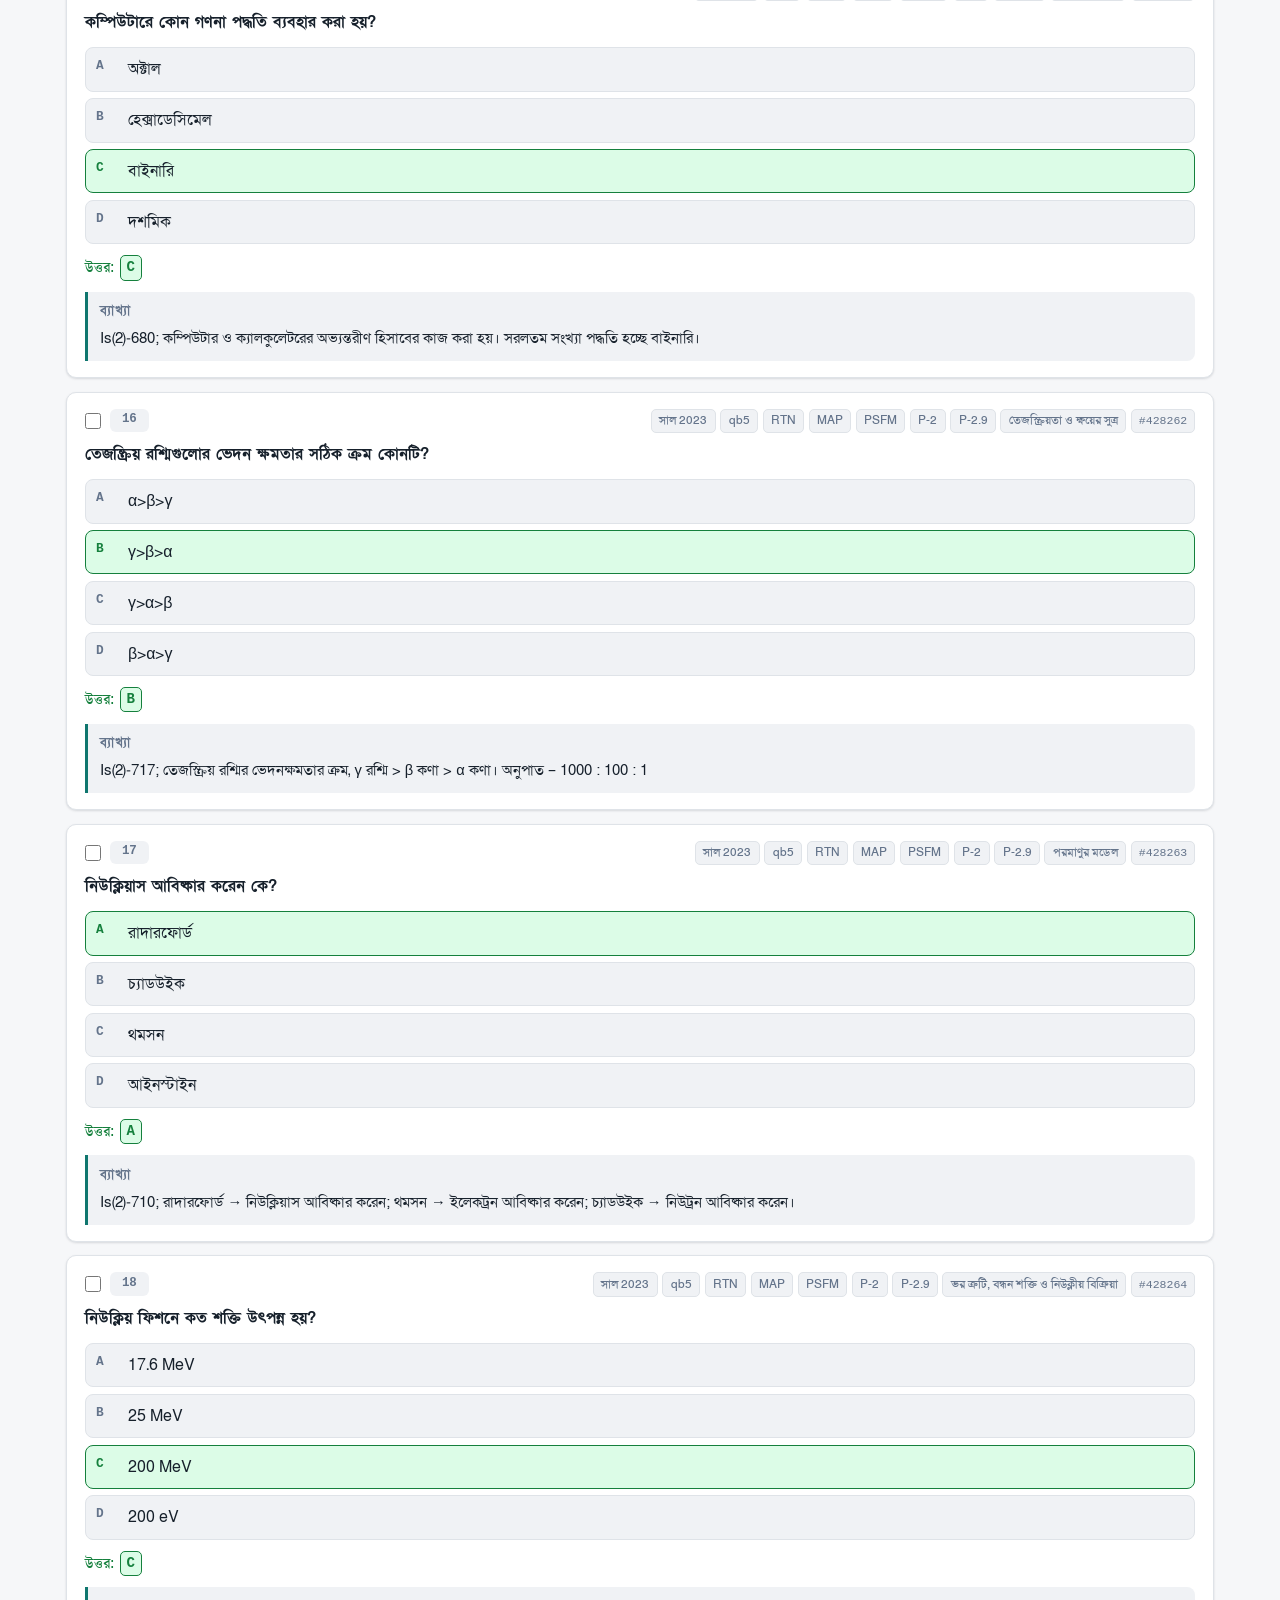
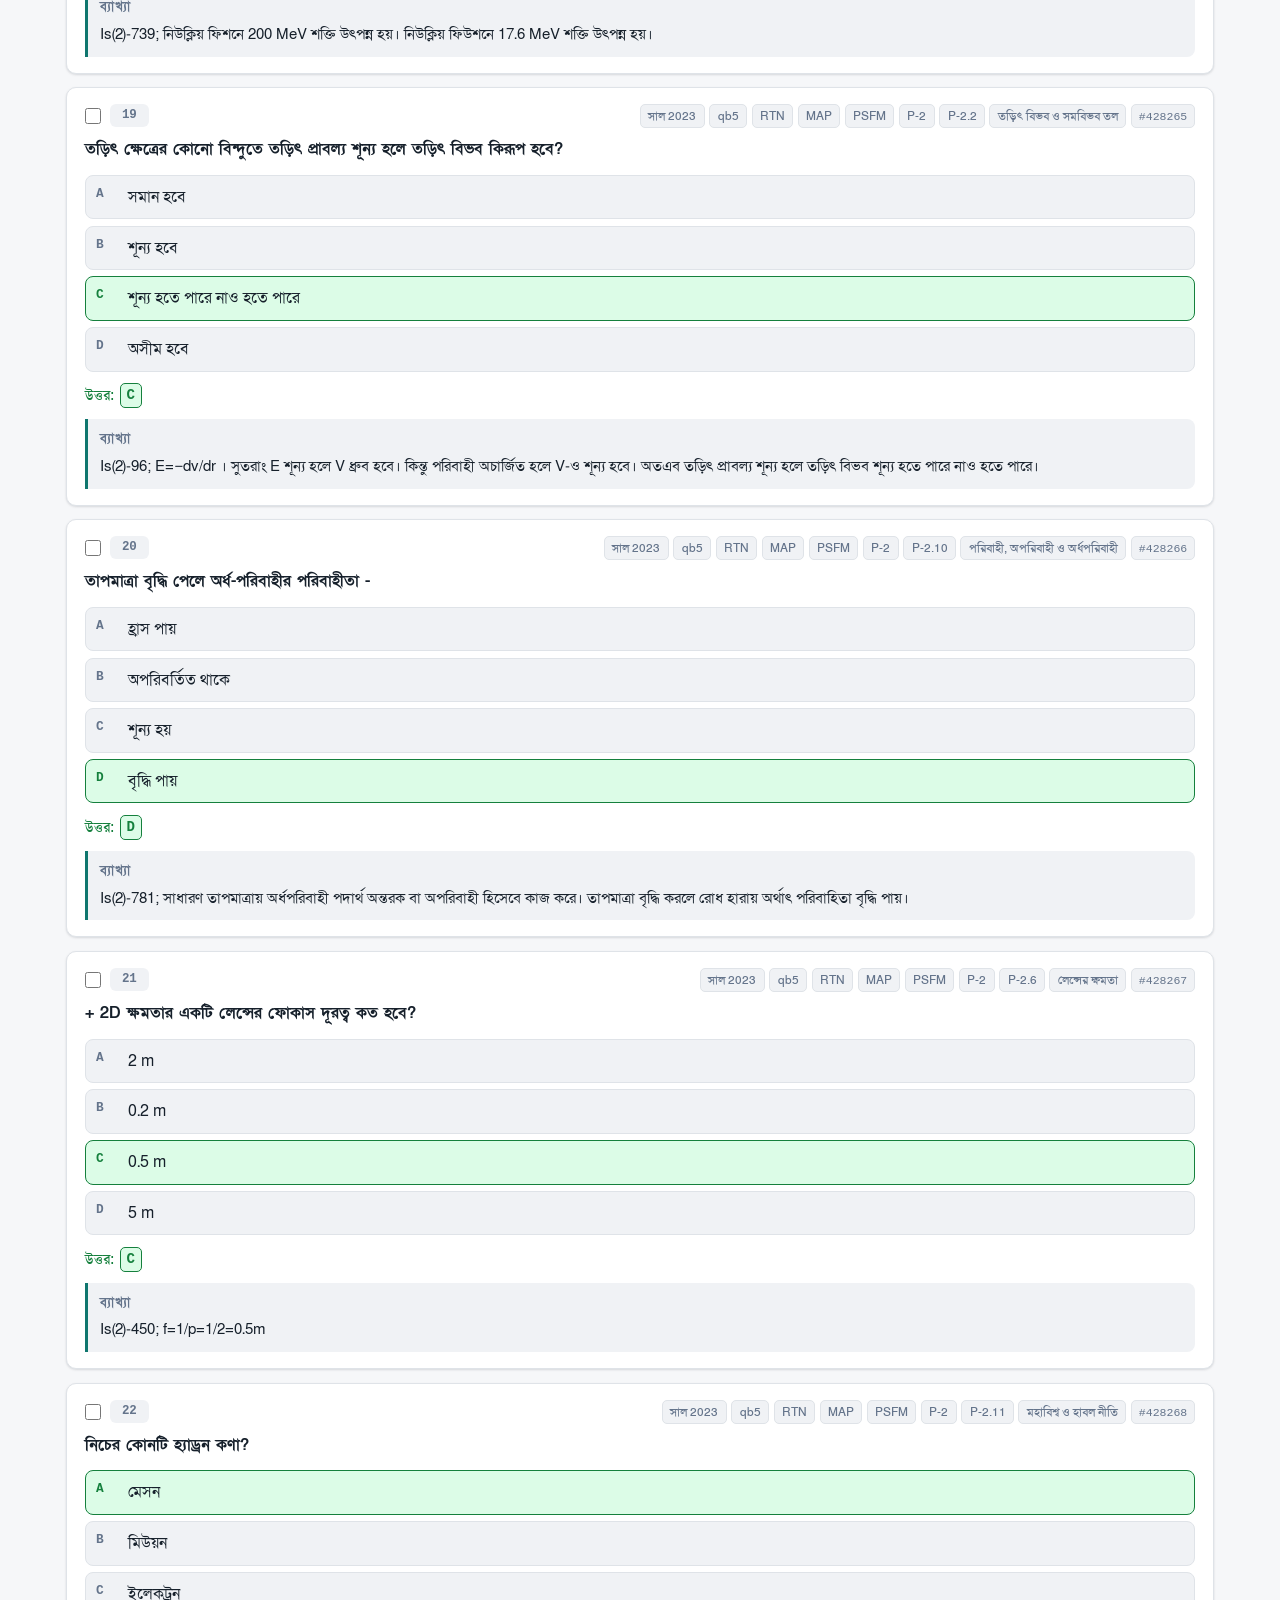
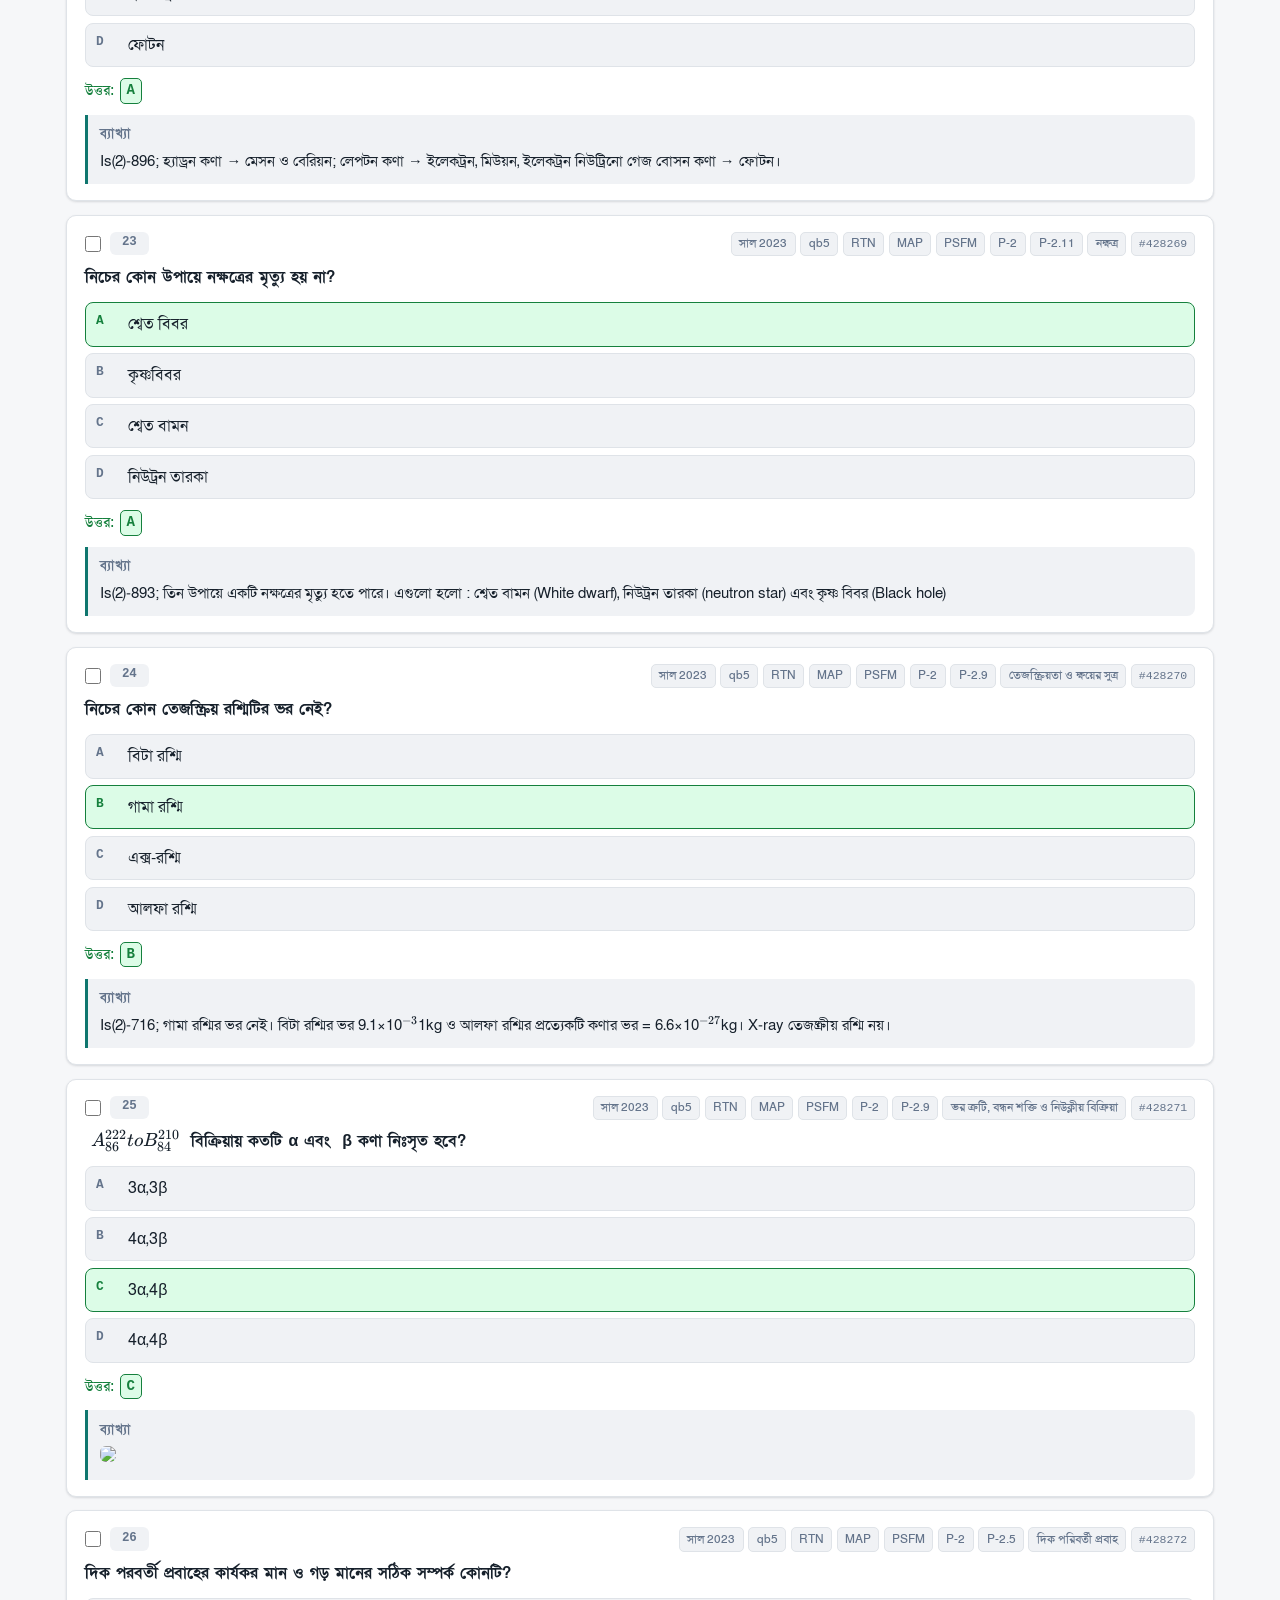
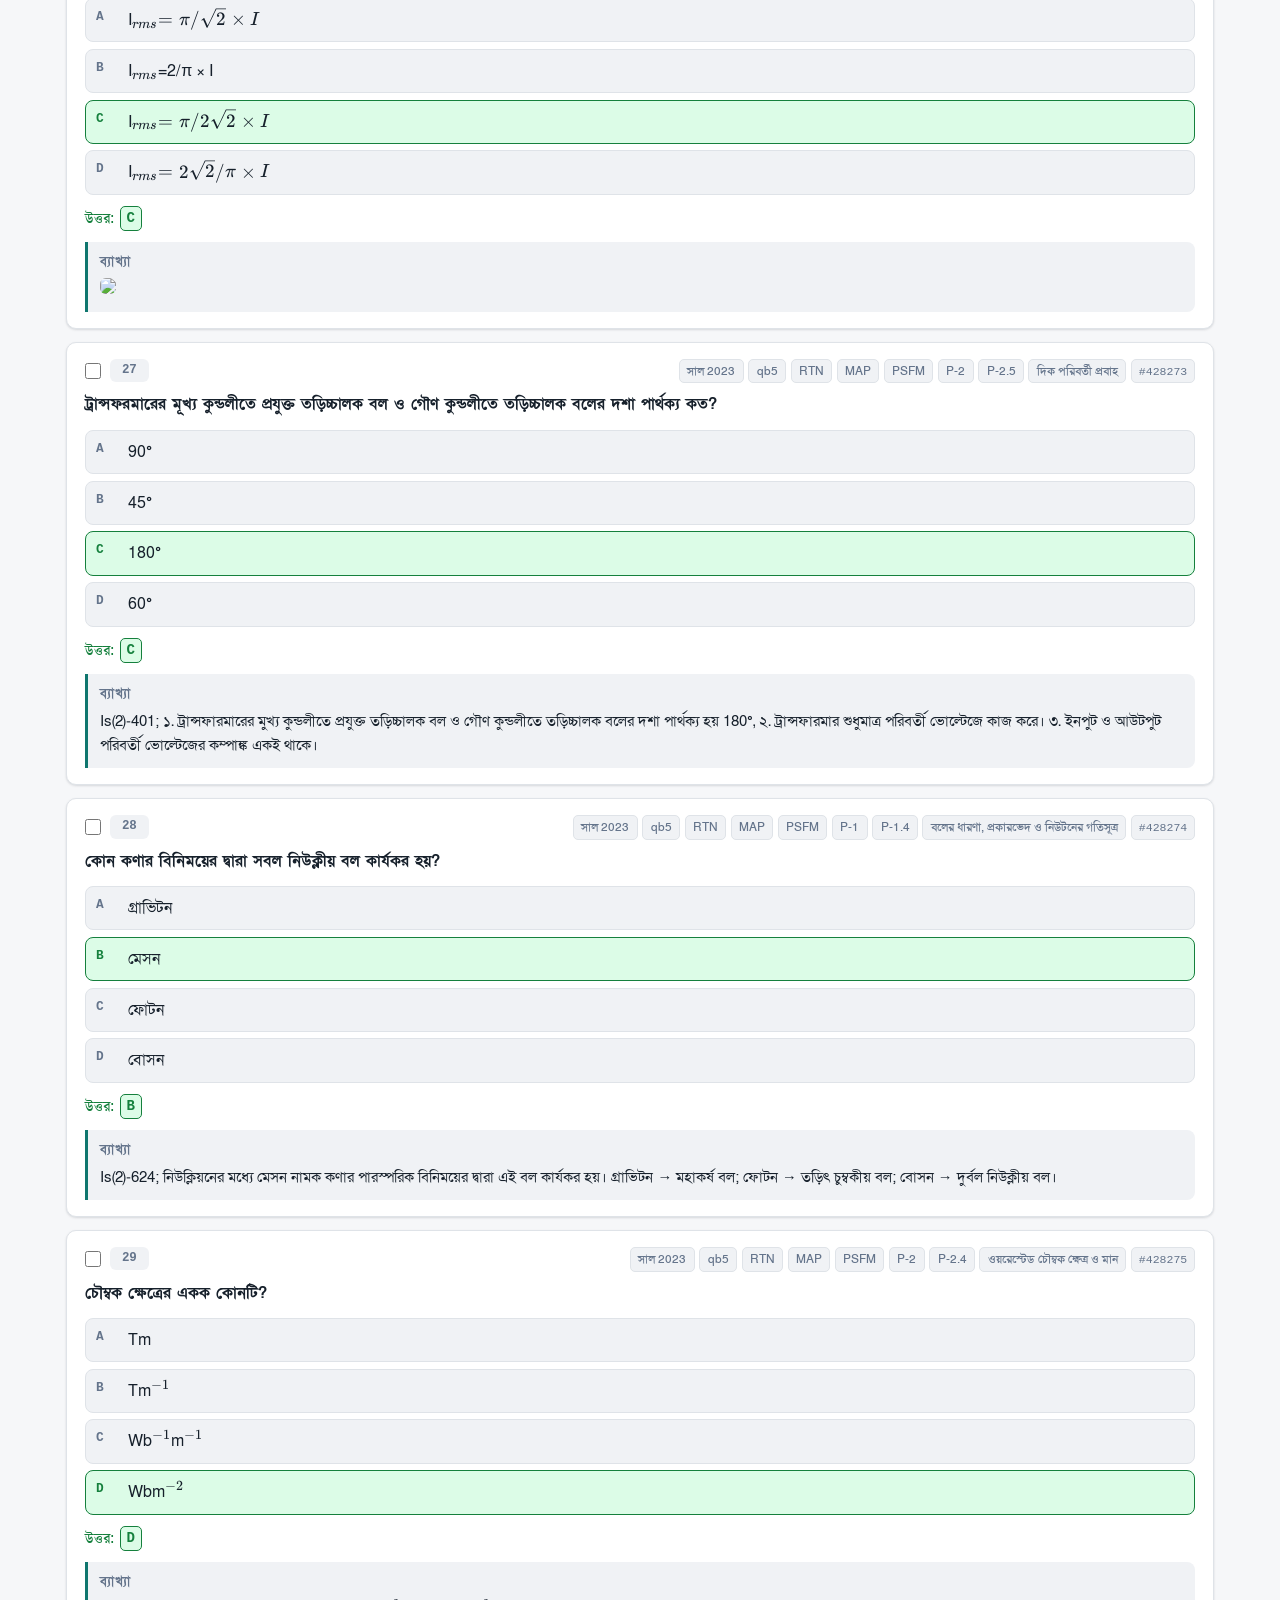
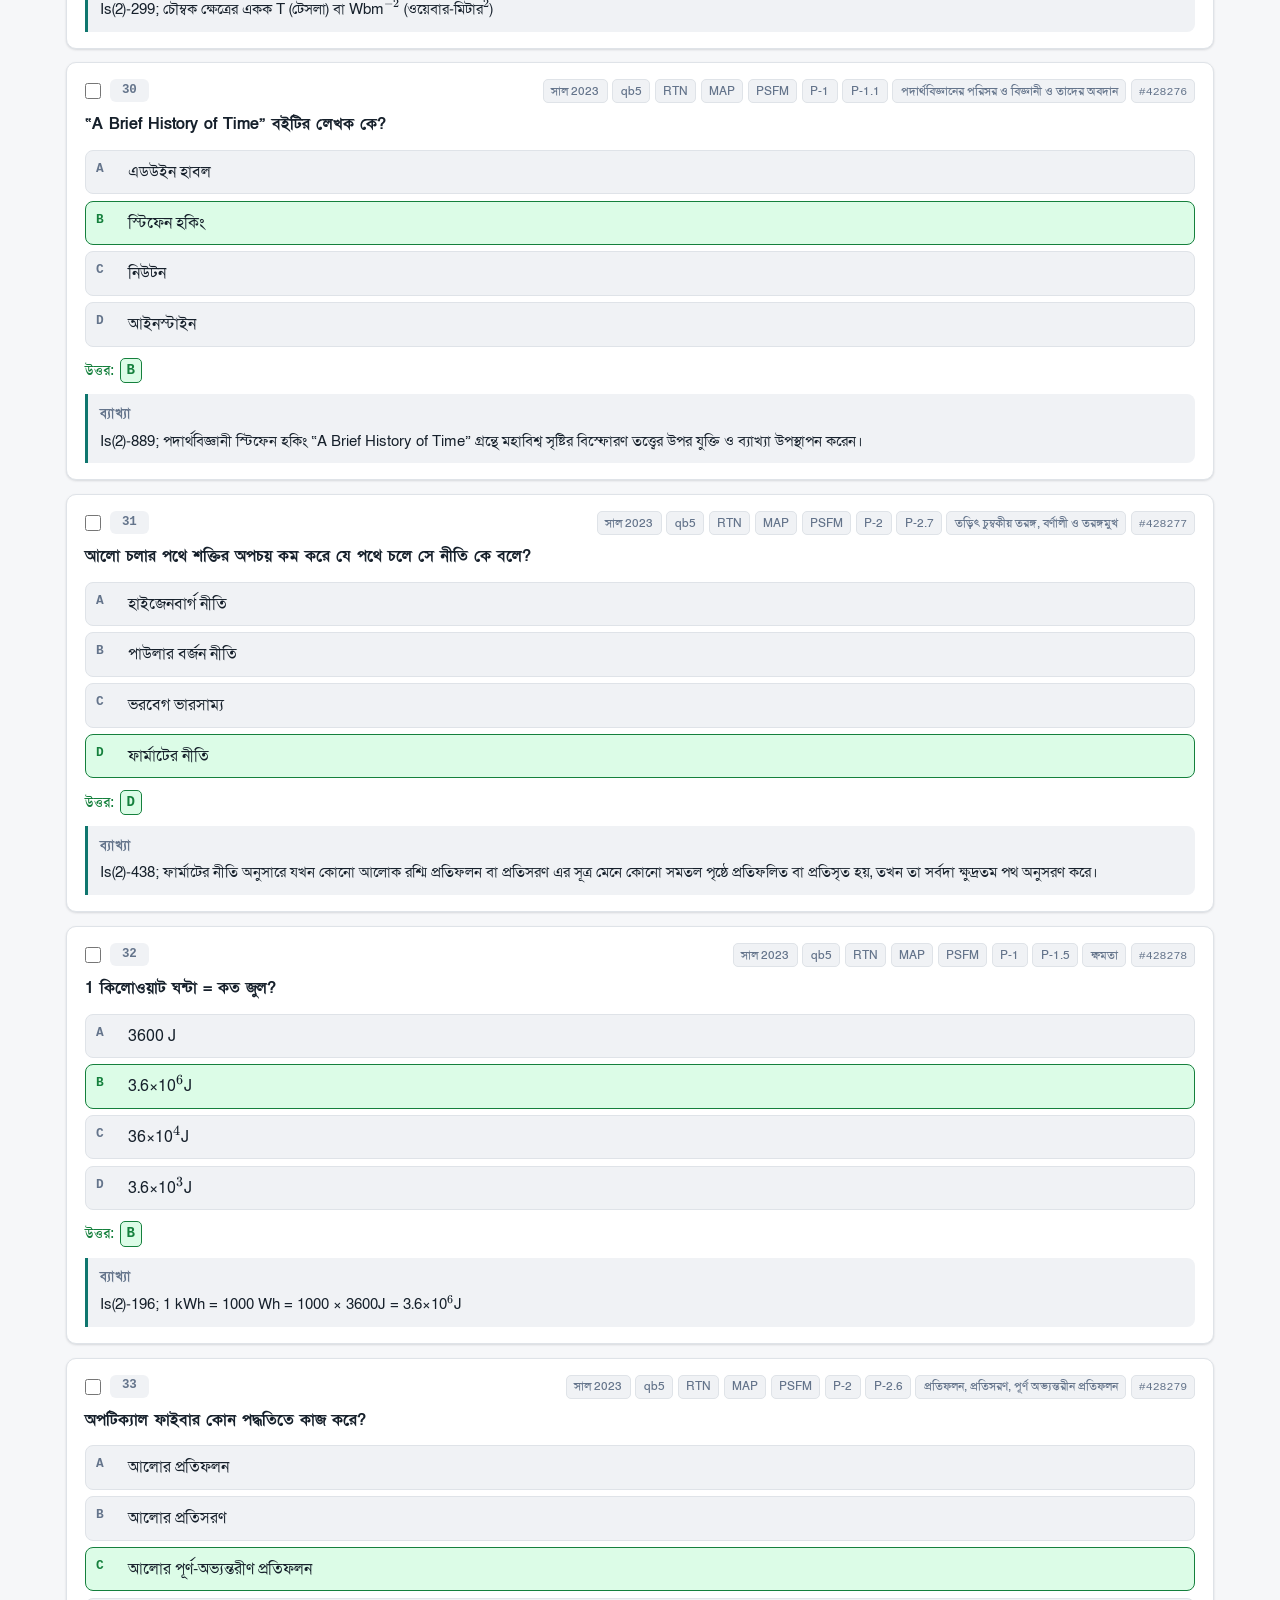
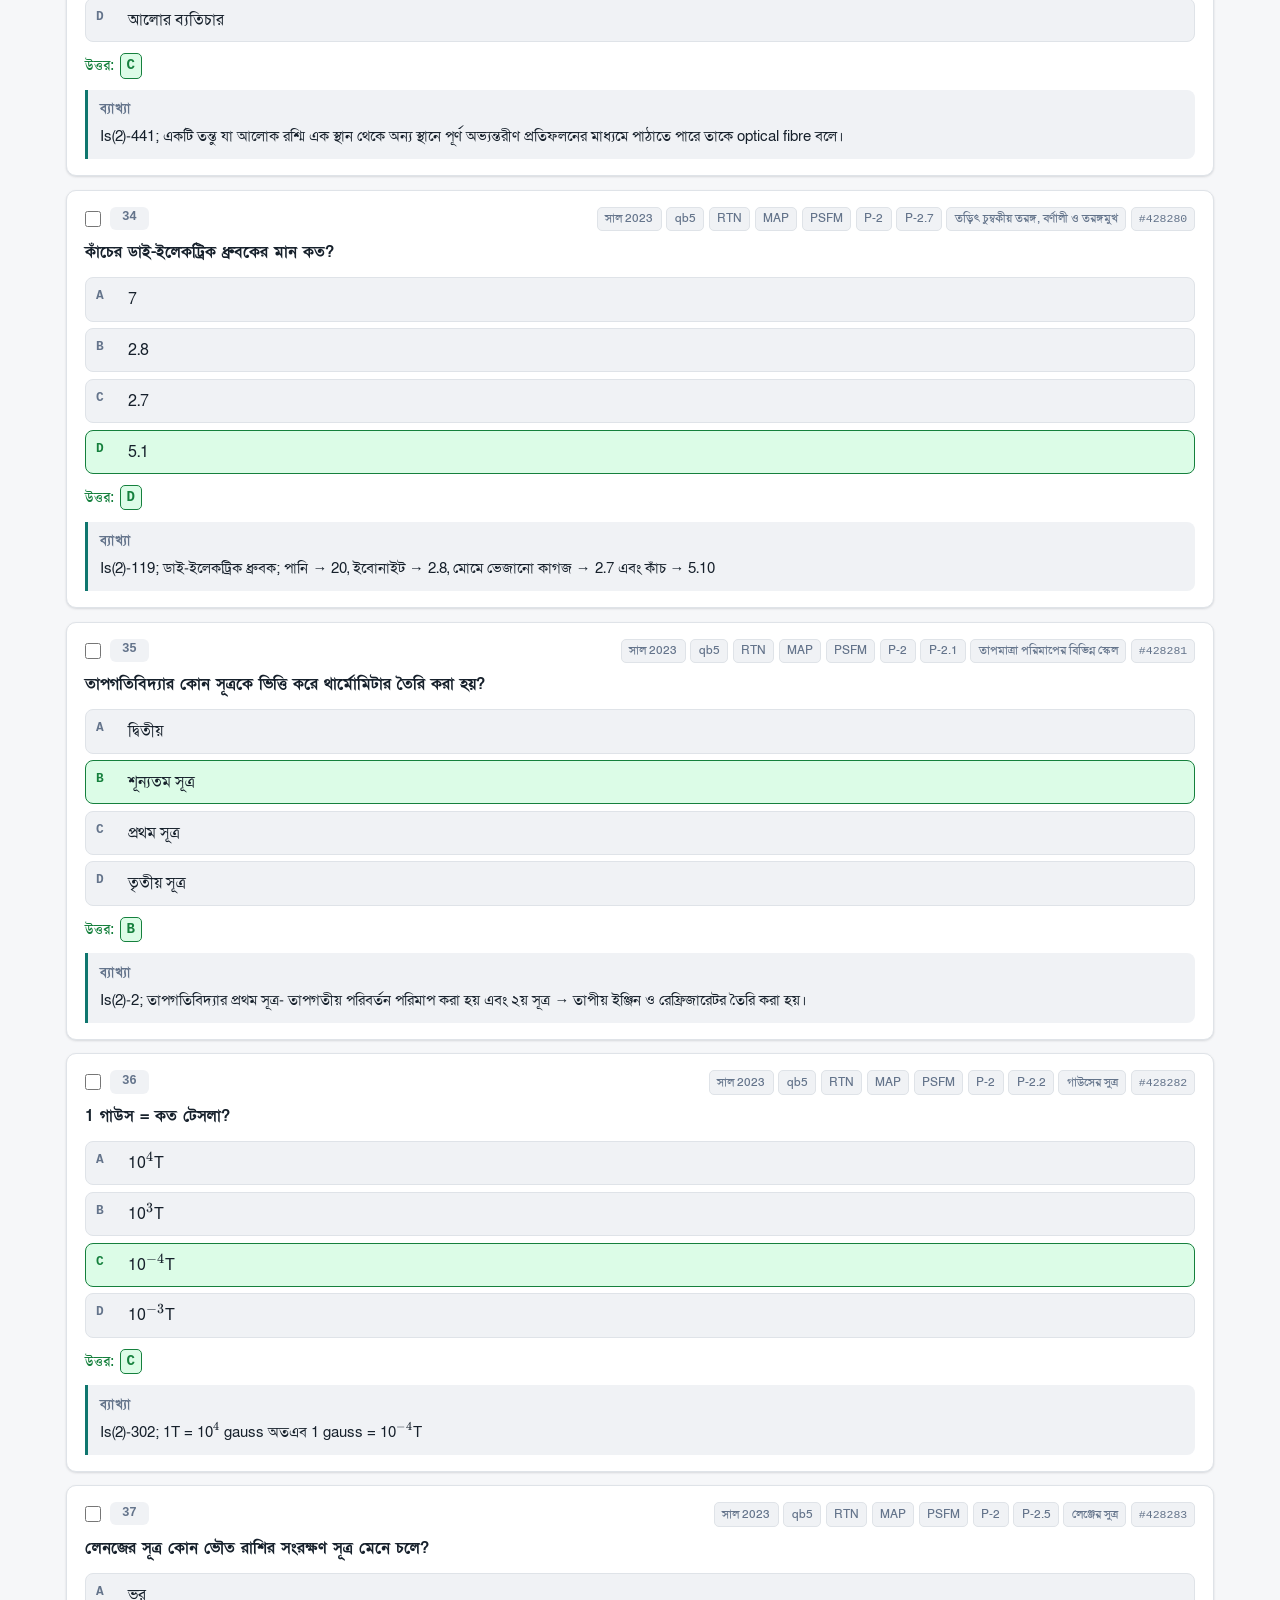
==== commit 7b35be05: "feat: add inline answer template and exam paper styling" ====
--- a/index.html
+++ b/index.html
@@ -282,17 +282,17 @@
           </div>
         </div>
         <div class="pdf-field">
-          <label class="modal-label" for="pdfTitleIn">পরীক্ষার নাম</label>
-          <input type="text" id="pdfTitleIn" placeholder="নির্বাচিত প্রশ্নের পরীক্ষাপত্র" autocomplete="off">
+          <label class="modal-label" for="pdfTitleIn">প্রতিষ্ঠানের নাম</label>
+          <input type="text" id="pdfTitleIn" placeholder="যেমন: সিরাজগঞ্জ সরকারি কলেজ ঠাকুরগাঁও" autocomplete="off">
         </div>
         <div class="pdf-two-col">
           <div class="pdf-field">
-            <label class="modal-label" for="pdfTutor">শিক্ষকের নাম <span class="modal-opt">ঐচ্ছিক</span></label>
-            <input type="text" id="pdfTutor" placeholder="" autocomplete="off">
+            <label class="modal-label" for="pdfTutor">বিষয় <span class="modal-opt">ঐচ্ছিক</span></label>
+            <input type="text" id="pdfTutor" placeholder="যেমন: রসায়ন ১ম পত্র" autocomplete="off">
           </div>
           <div class="pdf-field">
-            <label class="modal-label" for="pdfSubj">টাইটেল <span class="modal-opt">ঐচ্ছিক</span></label>
-            <input type="text" id="pdfSubj" placeholder="যেমন: রসায়ন সাজেশন" autocomplete="off">
+            <label class="modal-label" for="pdfSubj">পরীক্ষার ধরন <span class="modal-opt">ঐচ্ছিক</span></label>
+            <input type="text" id="pdfSubj" placeholder="যেমন: এইচএসসি পরীক্ষার স্ট্যান্ডার্ড প্রশ্নপত্র" autocomplete="off">
           </div>
         </div>
         <div class="pdf-two-col">
@@ -319,7 +319,7 @@
         <label class="pdf-toggle">
           <span class="pdf-toggle-main">
             <span class="pdf-toggle-title">৪টি সেট (A, B, C, D)</span>
-            <span class="pdf-toggle-sub">প্রতি সেটে আলাদা ক্রম · উত্তর তালিকা এক পাতায় · সমাধান শুধু সেট A</span>
+            <span class="pdf-toggle-sub">প্রতি সেটে আলাদা ক্রম · প্রশ্নের নিচে বা শেষে উত্তর ও ব্যাখ্যা</span>
           </span>
           <input type="checkbox" id="pdfSets">
           <span class="pdf-toggle-ui" aria-hidden="true"></span>
@@ -327,7 +327,8 @@
         <div class="pdf-field pdf-field-gap">
           <label class="modal-label" for="pdfAns">PDF টাইপ</label>
           <select id="pdfAns">
-            <option value="yes">উত্তরসহ — উত্তর তালিকা ও সমাধানসহ</option>
+            <option value="inline" selected>উত্তরসহ — প্রতিটি প্রশ্নের নিচে উত্তর ও ব্যাখ্যা</option>
+            <option value="end">উত্তরসহ — শেষে উত্তর তালিকা ও সমাধান</option>
             <option value="no">উত্তর ছাড়া — শুধু প্রশ্ন</option>
           </select>
         </div>
--- a/styles.css
+++ b/styles.css
@@ -1379,6 +1379,8 @@
 }
 .pdf-page {
   position: relative;
+  display: flex;
+  flex-direction: column;
   width: 210mm;
   min-height: 296mm;
   padding: 8mm 8mm 15mm;
@@ -1397,7 +1399,7 @@
   letter-spacing: 0px !important;
   font-variant-ligatures: normal !important;
 }
-.pdf-cols { display: flex; gap: 12mm; position: relative; z-index: 1; }
+.pdf-cols { display: flex; flex: 1 1 auto; gap: 12mm; position: relative; z-index: 1; }
 .pdf-wm {
   position: absolute;
   left: 50%;
@@ -1459,6 +1461,41 @@
 .paper-sub { margin: 0 0 8px; font-size: 11px; color: #444; }
 .paper-sub:empty { min-height: 1.3em; }
 .paper-tutor { margin: 2px 0 5px; font-weight: 600; line-height: 1.35; color: #333; }
+.paper-subject { margin: 1px 0 2px; font-weight: 600; line-height: 1.35; color: #111; }
+.paper-exam { margin: 1px 0 7px; font-size: 1.1em; font-weight: 600; line-height: 1.35; color: #111; }
+.paper-band {
+  display: flex;
+  justify-content: space-between;
+  align-items: center;
+  gap: 8px;
+  margin: 8px 0 5px;
+  min-height: 20px;
+  font-size: .96em;
+  font-weight: 700;
+  color: #111;
+}
+.paper-badge {
+  display: inline-block;
+  padding: 2px 8px;
+  background: #111;
+  color: #fff;
+  line-height: 1.35;
+}
+.paper-set {
+  display: inline-block;
+  padding: 2px 13px;
+  background: #111;
+  color: #fff;
+  font-weight: 700;
+  line-height: 1.35;
+}
+.paper-instruction {
+  margin: 7px 0 2px;
+  font-size: .94em;
+  line-height: 1.4;
+  text-align: justify;
+  color: #111;
+}
 .head-rule { border-top: 2px solid #111; margin: 7px 0; }
 .paper-meta-row {
   display: flex;
@@ -1491,7 +1528,8 @@
 .pq-body { flex: 1 1 auto; min-width: 0; }
 .pq-body img { max-width: 100%; max-height: 210mm; height: auto; }
 .pq-body p { margin: 0 0 .2rem; }
-body.pdf-render.pdf-no-explain-images .pdf-page .psol-e img { display: none !important; }
+body.pdf-render.pdf-no-explain-images .pdf-page .psol-e img,
+body.pdf-render.pdf-no-explain-images .pdf-page .pq-exp img { display: none !important; }
 .pq-opts {
   display: grid;
   grid-template-columns: 1fr 1fr;
@@ -1503,6 +1541,36 @@
 .pq-key { font-weight: 400; flex: none; }
 .pq-val { min-width: 0; }
 .pq-val img { max-width: 100%; max-height: 90mm; height: auto; }
+.pq-ansbox {
+  margin: 4px 0 7px 4px;
+  padding: 0 6px 5px;
+  border: 1px solid #111;
+  page-break-inside: avoid;
+  break-inside: avoid;
+  column-break-inside: avoid;
+}
+.pq-ansline {
+  padding: 3px 0 2px;
+  font-weight: 700;
+  line-height: 1.4;
+}
+.pq-explabel {
+  display: inline-block;
+  margin: 1px 0 4px;
+  padding: 2px 9px;
+  background: #111;
+  color: #fff;
+  font-size: .95em;
+  font-weight: 700;
+  line-height: 1.35;
+}
+.pq-exp {
+  font-size: .97em;
+  line-height: 1.42;
+  color: #111;
+}
+.pq-exp p { margin: 0 0 .2rem; }
+.pq-exp img { max-width: 100%; max-height: 80mm; height: auto; }
 .pdf-img-missing {
   display: inline-block;
   max-width: 100%;
